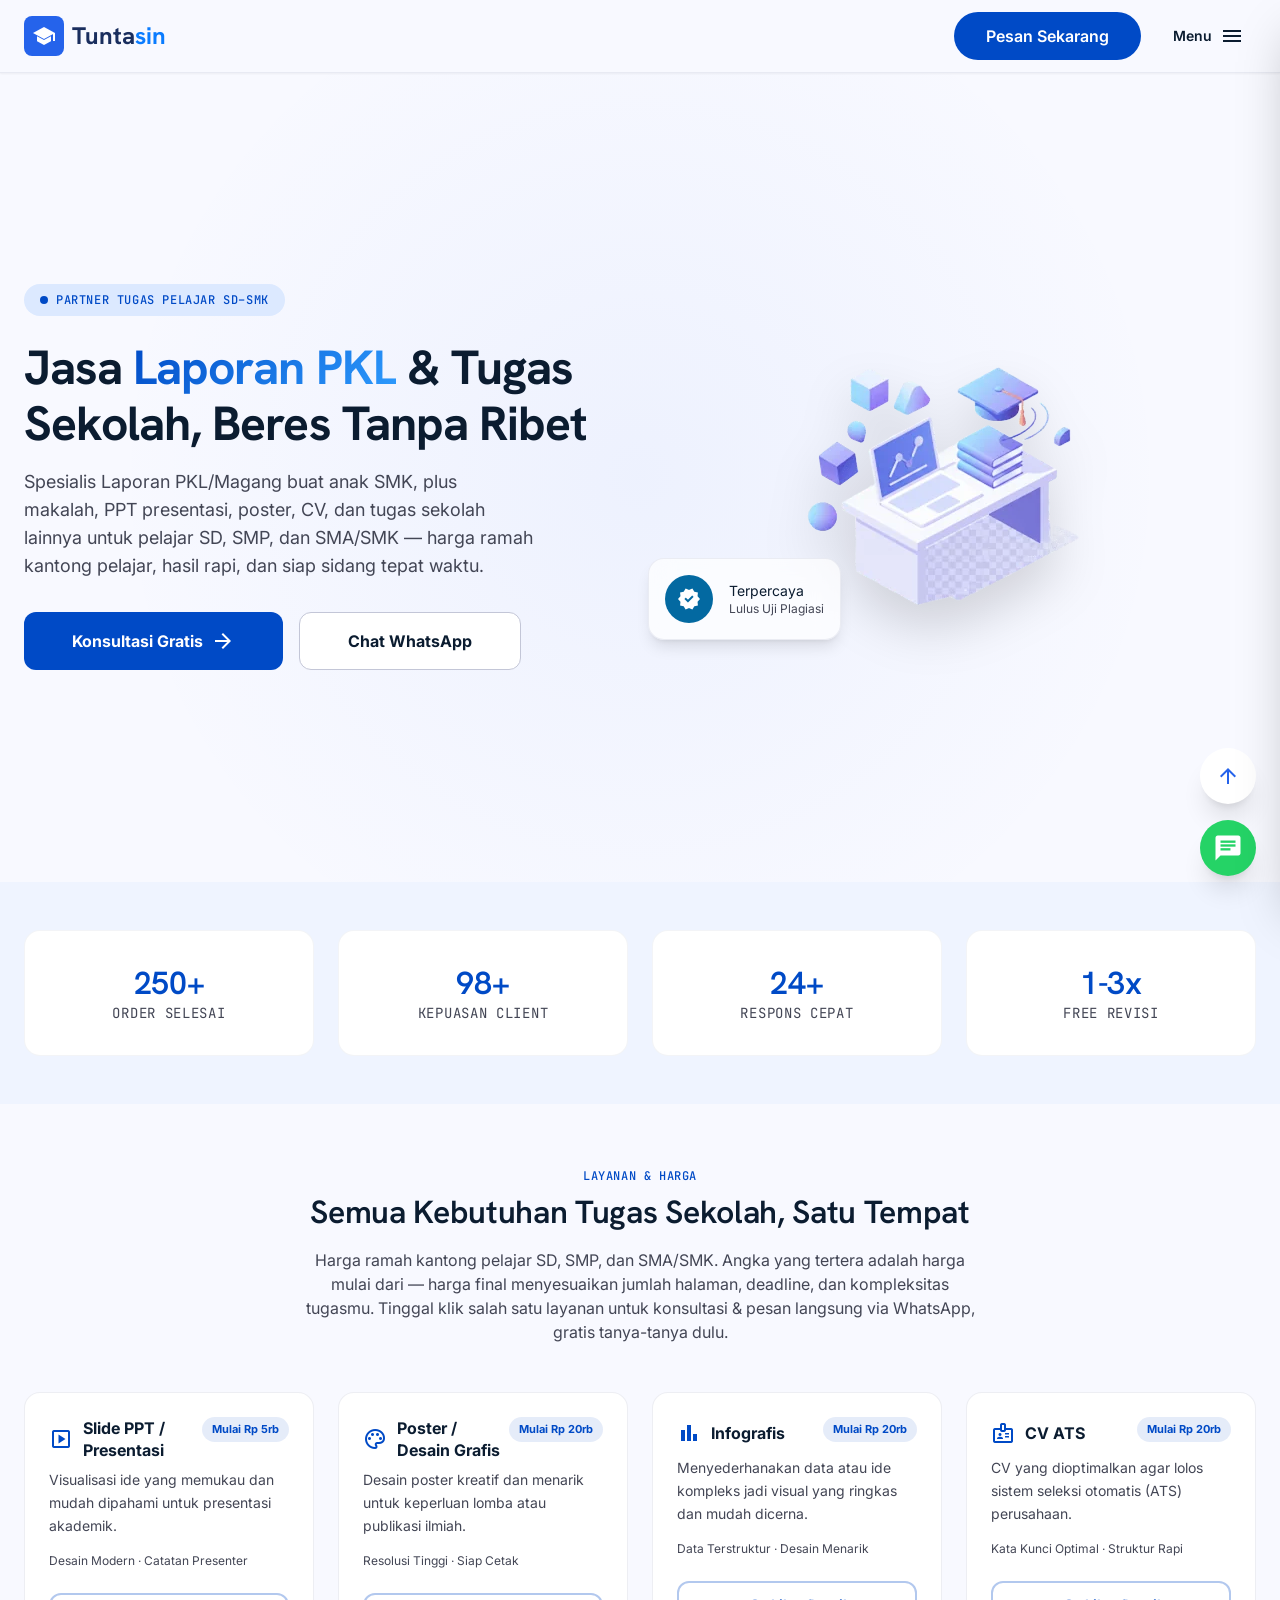
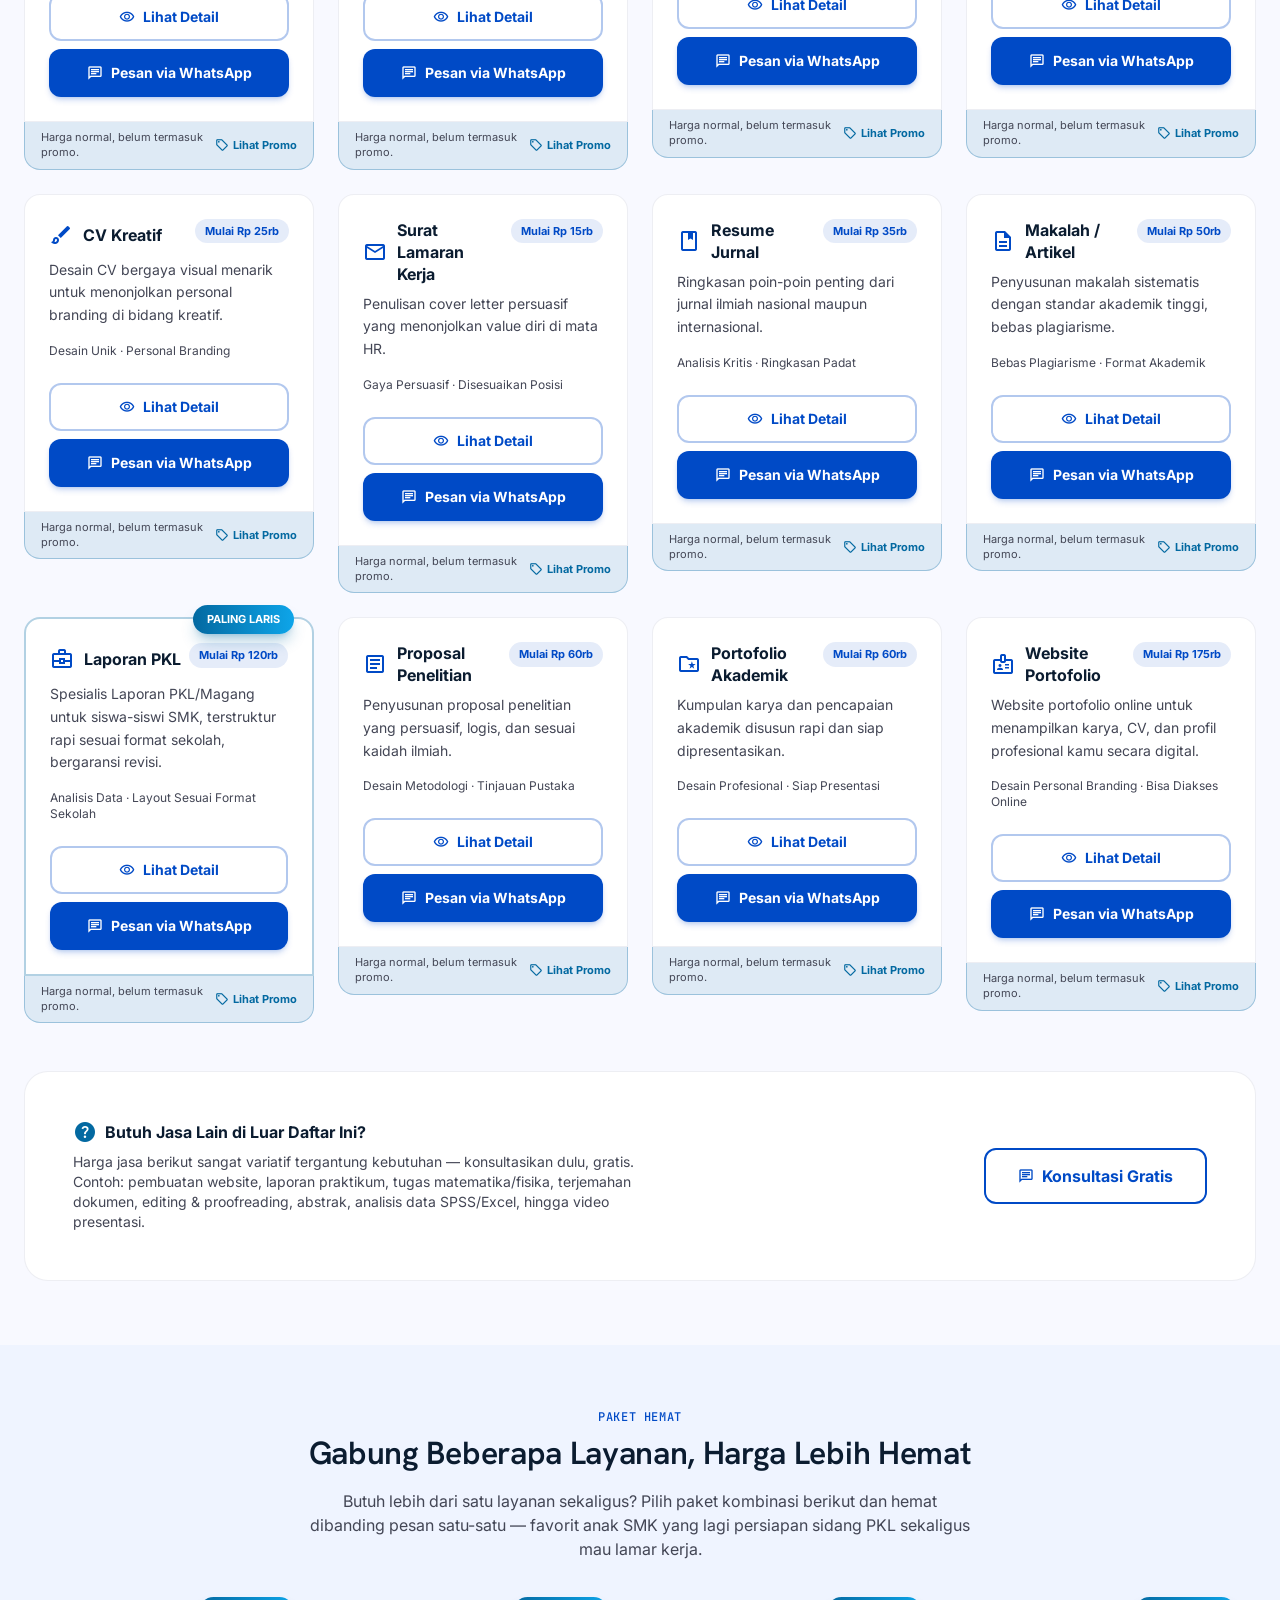
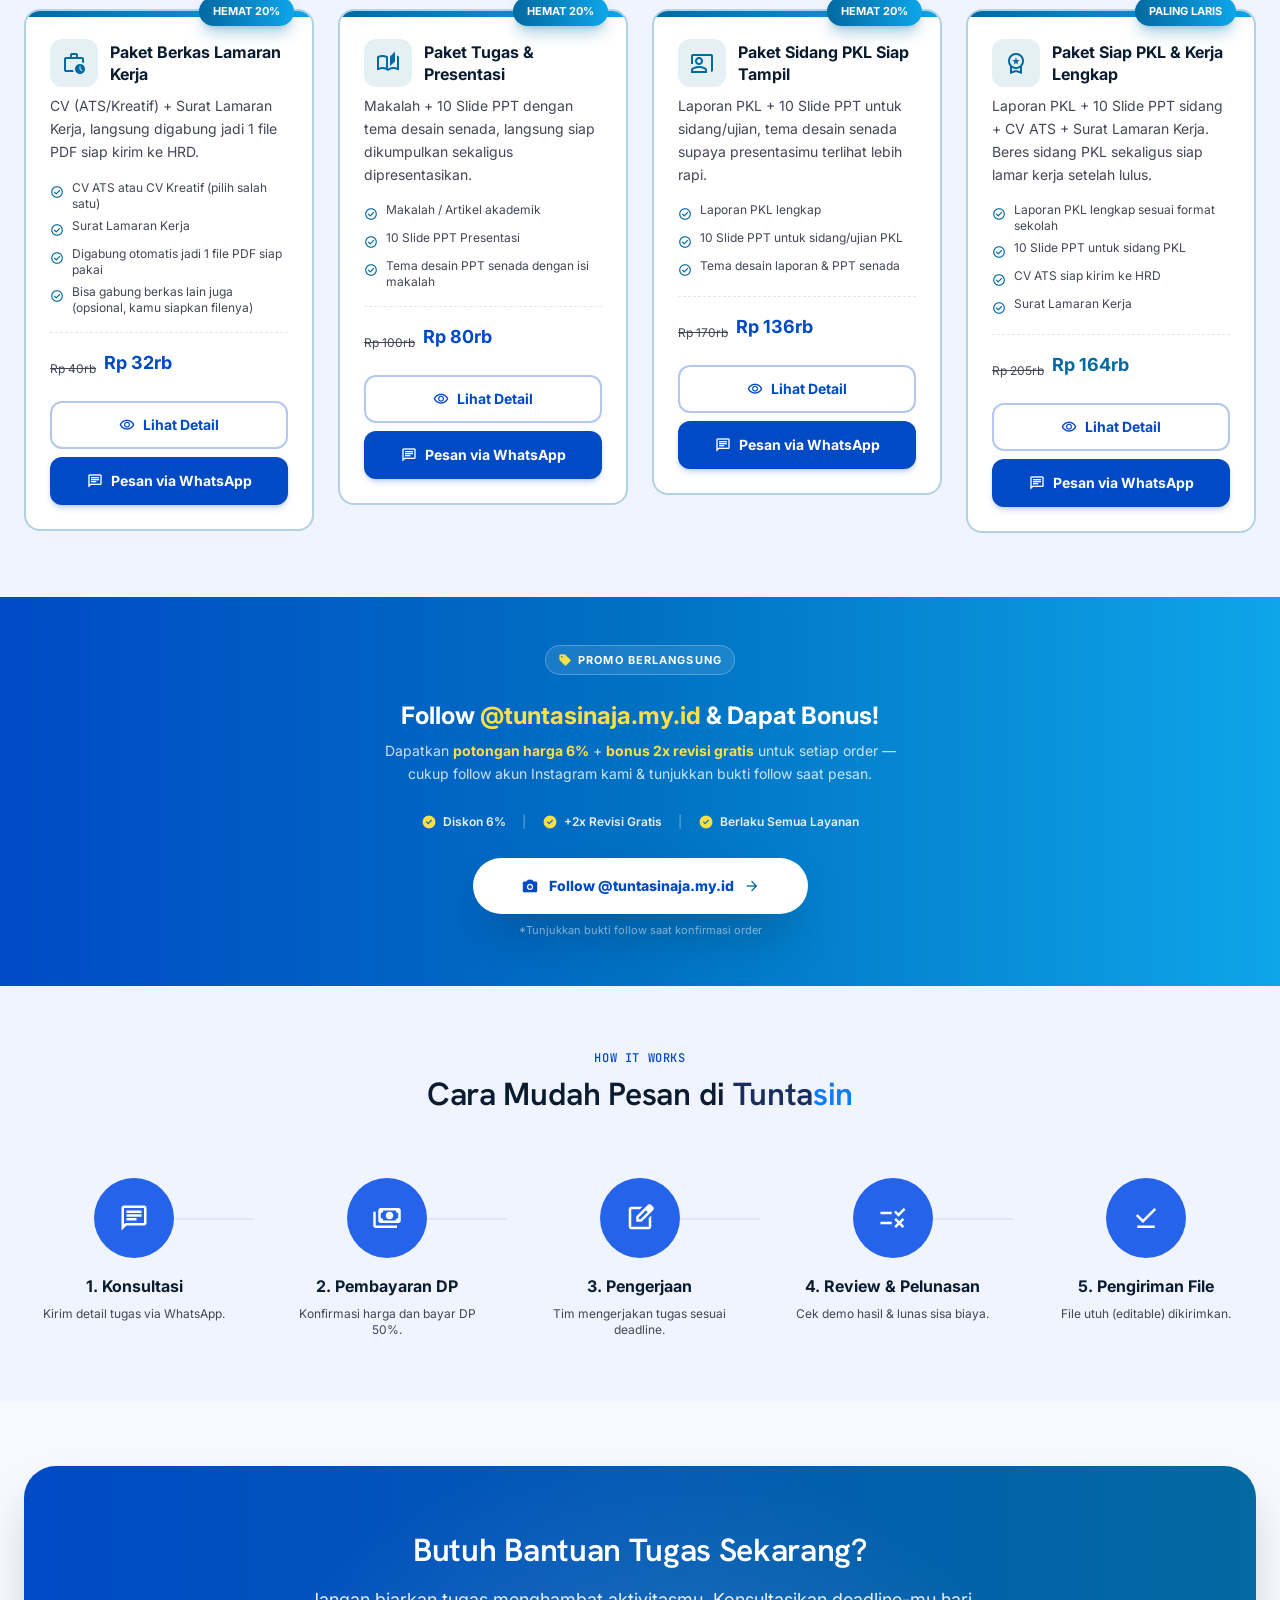
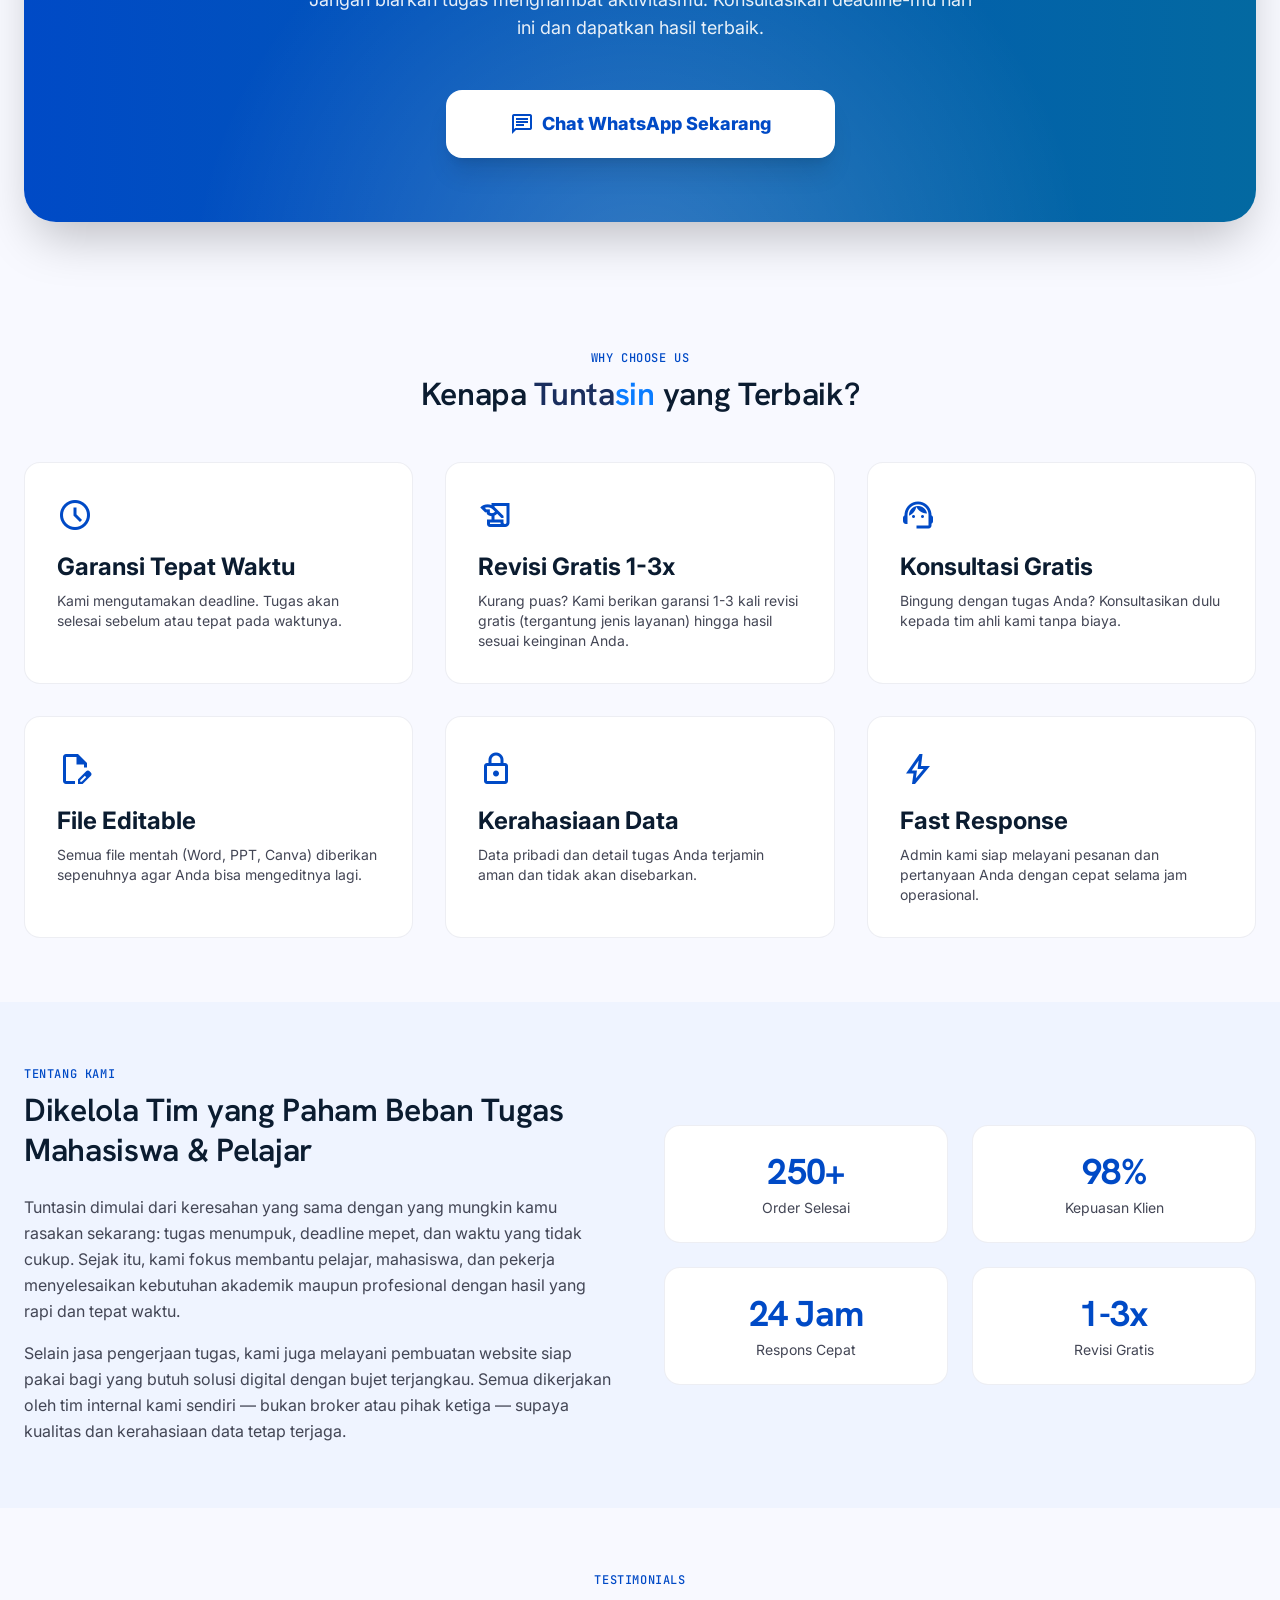
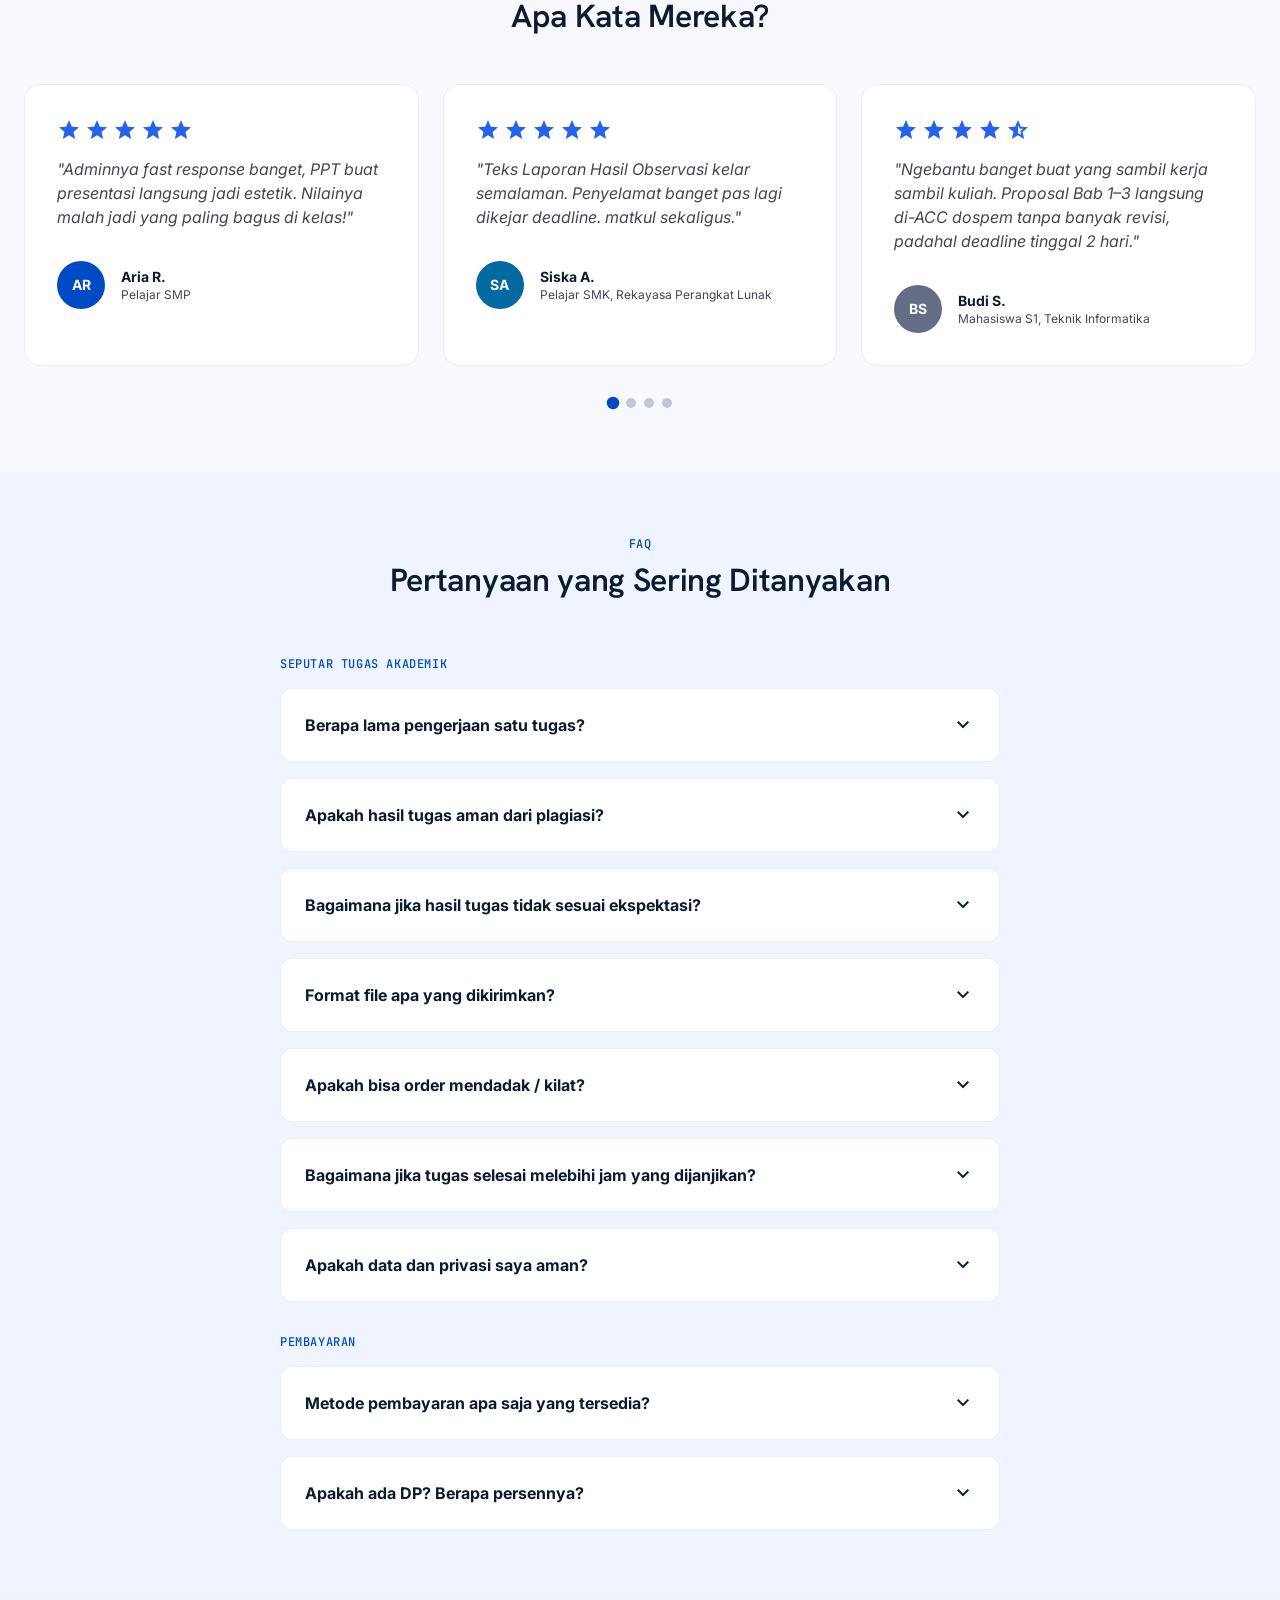
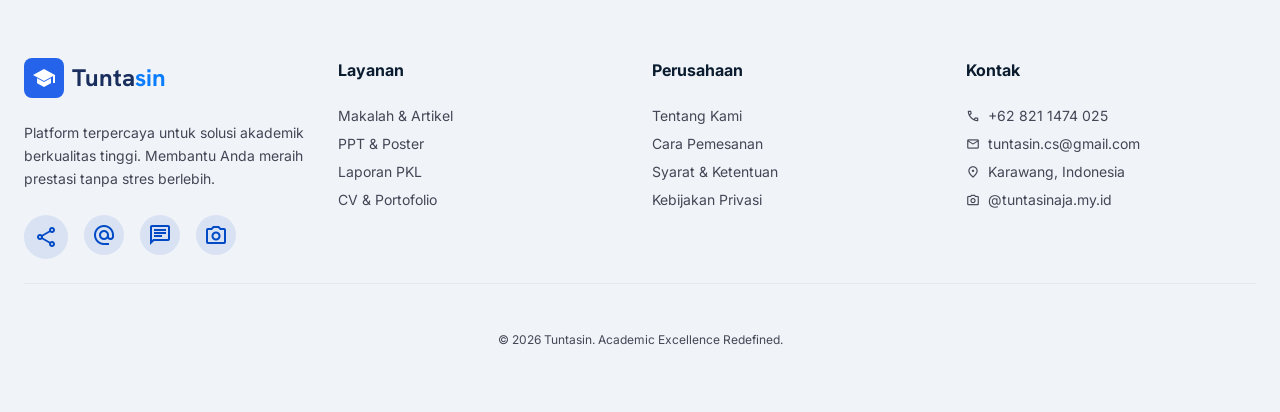
==== index.html @ 894d2276 "update harga" ====
<!DOCTYPE html>
<html class="light scroll-smooth" lang="id">

<head>

    <meta charset="utf-8">
    <meta content="width=device-width, initial-scale=1.0" name="viewport">
    <title>Tuntasin | Jasa Pengerjaan Tugas Akademik Profesional &amp; Terpercaya</title>
    <meta
        content="Jasa pengerjaan tugas akademik untuk pelajar SD, SMP, SMA/SMK & mahasiswa. Spesialis Laporan PKL/Magang, Makalah, PPT, Poster, CV, dan lainnya. Cepat, berkualitas, &amp; harga ramah kantong pelajar."
        name="description">
    <meta content="index, follow" name="robots">
    <link href="https://tuntasinaja.my.id/" rel="canonical">

    <!-- Favicon -->
    <link rel="icon" href="/favicon.ico?v=3" type="image/x-icon">
    <link rel="icon" href="/favicon.svg?v=3" type="image/svg+xml">
    <link rel="icon" href="/favicon-96x96.png?v=3" type="image/png" sizes="96x96">
    <link rel="apple-touch-icon" href="/apple-touch-icon.png?v=3">

    <!-- Open Graph -->
    <meta property="og:title" content="Tuntasin | Jasa Pengerjaan Tugas Akademik Profesional">
    <meta property="og:description"
        content="Solusi pengerjaan tugas akademik dengan kualitas premium dan garansi tepat waktu.">
    <meta property="og:type" content="website">
    <meta property="og:url" content="https://tuntasinaja.my.id/">
    <meta property="og:image" content="https://tuntasinaja.my.id/img/logo_tuntasin.png">
    <meta property="og:image:alt" content="Tuntasin - Jasa Pengerjaan Tugas Akademik">
    <meta property="og:image:type" content="image/png">
    <meta property="og:site_name" content="Tuntasin">
    <meta property="og:locale" content="id_ID">

    <!-- Twitter Card -->
    <meta name="twitter:card" content="summary_large_image">
    <meta name="twitter:title" content="Tuntasin | Jasa Pengerjaan Tugas Akademik Profesional">
    <meta name="twitter:description"
        content="Solusi pengerjaan tugas akademik dengan kualitas premium dan garansi tepat waktu.">
    <meta name="twitter:image" content="https://tuntasinaja.my.id/img/logo_tuntasin.png">
    <!-- Schema Markup (JSON-LD) -->
    <script type="application/ld+json">
{
    "@context": "https://schema.org",
    "@type": "LocalBusiness",
    "name": "Tuntasin",
    "description": "Jasa pengerjaan tugas akademik untuk pelajar SD, SMP, SMA/SMK & mahasiswa, spesialis Laporan PKL/Magang: makalah, PPT, poster, proposal, resume jurnal, CV, dan portofolio.",
    "url": "https://tuntasinaja.my.id/",
    "logo": "https://tuntasinaja.my.id/img/logo_tuntasin.png",
    "image": "https://tuntasinaja.my.id/img/logo_tuntasin.png",
    "telephone": "+62-821-1474-025",
    "email": "tuntasin.cs@gmail.com",
    "priceRange": "Rp25.000 - Rp150.000",
    "address": {
        "@type": "PostalAddress",
        "addressLocality": "Karawang",
        "addressRegion": "Jawa Barat",
        "addressCountry": "ID"
    },
    "sameAs": [
        "https://instagram.com/tuntasinaja.my.id"
    ],
    "areaServed": "ID"
}
</script>
    <!-- Fonts (trimmed to weights actually used in the page: Hanken 600/700, Inter 400/600/700/800, JetBrains 500) -->
    <link href="https://fonts.googleapis.com" rel="preconnect">
    <link crossorigin="" href="https://fonts.gstatic.com" rel="preconnect">
    <link
        href="https://fonts.googleapis.com/css2?family=Hanken+Grotesk:wght@600;700&amp;family=Inter:wght@400;600;700;800&amp;family=JetBrains+Mono:wght@500&amp;display=swap"
        rel="preload" as="style" onload="this.onload=null;this.rel='stylesheet'">
    <noscript>
        <link
            href="https://fonts.googleapis.com/css2?family=Hanken+Grotesk:wght@600;700&amp;family=Inter:wght@400;600;700;800&amp;family=JetBrains+Mono:wght@500&amp;display=swap"
            rel="stylesheet">
    </noscript>
    <!-- Material Symbols: subset to only the 51 icons used on this page (icon_names),
         and narrowed to the axis ranges actually used (wght 400, FILL 0..1) instead of
         downloading the full multi-thousand-icon font at weights 100-700 -->
    <link
        href="https://fonts.googleapis.com/css2?family=Material+Symbols+Outlined:opsz,wght,FILL,GRAD@24,400,0..1,0&amp;icon_names=alternate_email,arrow_back,arrow_forward,arrow_upward,article,auto_stories,badge,bar_chart,bolt,book,brush,business_center,chat,check_circle,checklist,close,co_present,contact_page,description,design_services,download_done,edit_document,edit_square,expand_more,folder_special,help,history_edu,home,info,location_on,lock,mail,menu,palette,payments,phone,photo_camera,quiz,redeem,rule,schedule,school,sell,share,slideshow,star,star_half,support_agent,verified,visibility,work_history&amp;display=swap"
        rel="preload" as="style" onload="this.onload=null;this.rel='stylesheet'">
    <noscript>
        <link
            href="https://fonts.googleapis.com/css2?family=Material+Symbols+Outlined:opsz,wght,FILL,GRAD@24,400,0..1,0&amp;icon_names=alternate_email,arrow_back,arrow_forward,arrow_upward,article,auto_stories,badge,bar_chart,bolt,book,brush,business_center,chat,check_circle,checklist,close,co_present,contact_page,description,design_services,download_done,edit_document,edit_square,expand_more,folder_special,help,history_edu,home,info,location_on,lock,mail,menu,palette,payments,phone,photo_camera,quiz,redeem,rule,schedule,school,sell,share,slideshow,star,star_half,support_agent,verified,visibility,work_history&amp;display=swap"
            rel="stylesheet">
    </noscript>
    <link rel="stylesheet" href="css/app.css">
</head>

<body class="bg-background text-on-background font-body-md selection:bg-primary-fixed selection:text-on-primary-fixed">
    <!-- TopNavBar -->
    <header
        class="fixed top-0 w-full z-50 bg-surface/90 backdrop-blur-xl border-b border-outline-variant/30 shadow-sm transition-all duration-300"
        id="navbar">
        <div class="max-w-container-max mx-auto px-gutter flex justify-between items-center h-[72px]">
            <!-- Logo -->
            <div class="flex items-center gap-2 cursor-pointer" onclick="window.scrollTo(0,0)">
                <div class="w-10 h-10 bg-primary-container rounded-lg flex items-center justify-center text-white">
                    <span class="material-symbols-outlined" style="font-variation-settings: 'FILL' 1">school</span>
                </div>
                <span class="font-headline-sm text-headline-sm font-bold text-primary"><span
                        class="brand-tunta">Tunta</span><span class="brand-sin">sin</span></span>
            </div>
            <!-- Right side -->
            <div class="flex items-center gap-md">
                <a href="https://wa.me/628211474025?text=Halo%20Tuntasin%2C%20saya%20ingin%20pesan%20sekarang"
                    target="_blank"
                    class="hidden sm:flex bg-primary text-on-primary px-xl py-3 rounded-full font-semibold hover:opacity-90 active:scale-95 transition-all">
                    Pesan Sekarang
                </a>
                <!-- Menu Button (opens sidebar on all screen sizes) -->
                <button id="hamburger-btn"
                    class="flex items-center gap-2 min-w-11 min-h-11 justify-center p-2 md:pl-4 md:pr-3 rounded-lg hover:bg-surface-container transition-colors"
                    aria-label="Menu">
                    <span class="hidden md:inline text-on-surface font-semibold text-sm">Menu</span>
                    <span class="material-symbols-outlined text-on-surface" id="hamburger-icon">menu</span>
                </button>
            </div>
        </div>
    </header>

    <!-- Sidebar Backdrop (placed outside header so it isn't affected by header's backdrop-filter, which would otherwise become the containing block for these fixed elements and break full-height sizing) -->
    <div id="mobile-menu-backdrop"
        class="fixed inset-0 bg-on-surface/60 backdrop-blur-sm z-40 opacity-0 pointer-events-none transition-opacity duration-300">
    </div>
    <!-- Sidebar Navigation (used on both mobile and desktop) -->
    <aside id="mobile-menu"
        class="fixed top-0 right-0 h-full w-[85%] max-w-xs md:w-96 md:max-w-sm bg-surface z-50 shadow-2xl transform translate-x-full transition-transform duration-300 ease-out flex flex-col">
        <div class="flex items-center justify-between p-lg border-b border-outline-variant/30 flex-shrink-0">
            <div class="flex items-center gap-2">
                <div class="w-9 h-9 bg-primary-container rounded-lg flex items-center justify-center text-white">
                    <span class="material-symbols-outlined text-lg"
                        style="font-variation-settings: 'FILL' 1">school</span>
                </div>
                <span class="font-headline-sm text-headline-sm font-bold text-primary"><span
                        class="brand-tunta">Tunta</span><span class="brand-sin">sin</span></span>
            </div>
            <button id="sidebar-close-btn" aria-label="Tutup Menu"
                class="w-11 h-11 rounded-full flex items-center justify-center text-on-surface-variant hover:bg-outline-variant/20 transition-all">
                <span class="material-symbols-outlined">close</span>
            </button>
        </div>
        <div class="flex-1 overflow-y-auto px-gutter py-md flex flex-col gap-sm">
            <a href="#home"
                class="mobile-nav-link flex items-center gap-3 px-md py-3 rounded-xl text-on-surface-variant hover:bg-surface-container hover:text-primary transition-all">
                <span class="material-symbols-outlined text-sm">home</span> Home
            </a>
            <a href="#layanan"
                class="mobile-nav-link flex items-center gap-3 px-md py-3 rounded-xl text-on-surface-variant hover:bg-surface-container hover:text-primary transition-all">
                <span class="material-symbols-outlined text-sm">design_services</span> Layanan & Harga
            </a>
            <a href="#paket"
                class="mobile-nav-link flex items-center gap-3 px-md py-3 rounded-xl text-on-surface-variant hover:bg-surface-container hover:text-primary transition-all">
                <span class="material-symbols-outlined text-sm">redeem</span> Paket Hemat
            </a>
            <a href="#promo"
                class="mobile-nav-link flex items-center gap-3 px-md py-3 rounded-xl text-on-surface-variant hover:bg-surface-container hover:text-primary transition-all">
                <span class="material-symbols-outlined text-sm">sell</span> Promo
            </a>
            <a href="#cara-pesan"
                class="mobile-nav-link flex items-center gap-3 px-md py-3 rounded-xl text-on-surface-variant hover:bg-surface-container hover:text-primary transition-all">
                <span class="material-symbols-outlined text-sm">checklist</span> Cara Pemesanan
            </a>
            <a href="#tentang"
                class="mobile-nav-link flex items-center gap-3 px-md py-3 rounded-xl text-on-surface-variant hover:bg-surface-container hover:text-primary transition-all">
                <span class="material-symbols-outlined text-sm">info</span> Tentang Kami
            </a>
            <a href="#testimonials"
                class="mobile-nav-link flex items-center gap-3 px-md py-3 rounded-xl text-on-surface-variant hover:bg-surface-container hover:text-primary transition-all">
                <span class="material-symbols-outlined text-sm">star</span> Testimonials
            </a>
            <a href="#qna"
                class="mobile-nav-link flex items-center gap-3 px-md py-3 rounded-xl text-on-surface-variant hover:bg-surface-container hover:text-primary transition-all">
                <span class="material-symbols-outlined text-sm">quiz</span> QnA
            </a>
            <a href="#contact"
                class="mobile-nav-link flex items-center gap-3 px-md py-3 rounded-xl text-on-surface-variant hover:bg-surface-container hover:text-primary transition-all">
                <span class="material-symbols-outlined text-sm">contact_page</span> Contact
            </a>
        </div>
        <div class="p-gutter border-t border-outline-variant/30 flex-shrink-0">
            <a href="https://wa.me/628211474025?text=Halo%20Tuntasin%2C%20saya%20ingin%20pesan%20sekarang"
                target="_blank"
                class="flex items-center justify-center gap-2 bg-primary text-on-primary px-xl py-3 rounded-full font-semibold hover:opacity-90 transition-all">
                <span class="material-symbols-outlined text-sm">chat</span> Pesan Sekarang
            </a>
        </div>
    </aside>

    <main class="pt-[72px]">
        <!-- Hero Section -->
        <section class="relative min-h-[90vh] flex items-center overflow-hidden hero-gradient" id="home">
            <div class="max-w-container-max mx-auto px-gutter w-full grid md:grid-cols-2 gap-2xl items-center py-2xl">
                <div class="animate-reveal reveal-visible text-center md:text-left">
                    <div class="inline-flex items-center gap-2 bg-surface-container-high px-4 py-2 rounded-full mb-lg">
                        <span class="flex h-2 w-2 rounded-full bg-primary animate-pulse"></span>
                        <span class="text-label-caps font-label-caps text-primary uppercase">Partner Tugas Pelajar
                            SD–SMK</span>
                    </div>
                    <h1 class="font-display-lg text-display-lg-mobile md:text-display-lg text-on-surface mb-md">
                        Jasa <span class="gradient-text">Laporan PKL</span> & Tugas Sekolah, Beres Tanpa Ribet
                    </h1>
                    <p class="text-body-lg font-body-lg text-on-surface-variant mb-xl max-w-lg mx-auto md:mx-0">
                        Spesialis Laporan PKL/Magang buat anak SMK, plus makalah, PPT presentasi, poster, CV, dan
                        tugas sekolah lainnya untuk pelajar SD, SMP, dan SMA/SMK — harga ramah kantong pelajar,
                        hasil rapi, dan siap sidang tepat waktu.
                    </p>
                    <div class="flex flex-col sm:flex-row gap-md justify-center md:justify-start">
                        <a href="https://wa.me/628211474025?text=Halo%20Tuntasin%2C%20saya%20ingin%20konsultasi%20gratis"
                            target="_blank"
                            class="bg-primary text-on-primary px-2xl py-4 rounded-xl font-bold flex items-center justify-center gap-2 hover:opacity-90 transition-all">
                            Konsultasi Gratis <span class="material-symbols-outlined">arrow_forward</span>
                        </a>
                        <a href="https://wa.me/628211474025?text=Halo%20Tuntasin%2C%20saya%20ingin%20konsultasi%20jasa%20pengerjaan%20tugas"
                            target="_blank"
                            class="bg-surface-container-lowest border border-outline-variant text-on-surface px-2xl py-4 rounded-xl font-bold flex items-center justify-center gap-2 hover:bg-surface-container transition-all">
                            Chat WhatsApp
                        </a>
                    </div>
                </div>
                <div class="relative animate-reveal reveal-visible delay-200 flex justify-center">
                    <picture>
                        <source srcset="img/ikon.webp" type="image/webp">
                        <img alt="Illustration of workspace with graduation cap and books"
                            class="w-full max-w-sm md:max-w-full h-auto drop-shadow-2xl" src="img/ikon.png" width="512"
                            height="293" fetchpriority="high" decoding="async">
                    </picture>
                    <!-- Floating Badge -->
                    <div class="absolute -bottom-4 left-4 md:-left-4 glass-panel p-2 md:p-md rounded-xl md:rounded-2xl border border-outline-variant/30 flex items-center gap-2 md:gap-md animate-bounce shadow-lg"
                        style="animation-duration: 3s">
                        <div
                            class="w-8 h-8 md:w-12 md:h-12 bg-secondary-container rounded-full flex items-center justify-center text-white flex-shrink-0">
                            <span class="material-symbols-outlined text-base md:text-2xl"
                                style="font-variation-settings: 'FILL' 1">verified</span>
                        </div>
                        <div>
                            <p class="text-xs md:text-body-sm font-bold">Terpercaya</p>
                            <p class="text-[10px] md:text-xs text-on-surface-variant">Lulus Uji Plagiasi</p>
                        </div>
                    </div>
                </div>
            </div>
        </section>
        <!-- Stats Cards -->
        <section class="py-2xl bg-surface-container-low">
            <div class="max-w-container-max mx-auto px-gutter">
                <div class="grid grid-cols-2 md:grid-cols-4 gap-lg">
                    <div
                        class="bg-white p-xl rounded-2xl border border-outline-variant/20 text-center card-hover-effect">
                        <p class="text-headline-md font-headline-md text-primary" data-target="250">250+</p>
                        <p class="text-body-sm font-label-caps text-on-surface-variant uppercase tracking-wider">Order
                            Selesai</p>
                    </div>
                    <div
                        class="bg-white p-xl rounded-2xl border border-outline-variant/20 text-center card-hover-effect">
                        <p class="text-headline-md font-headline-md text-primary" data-target="98">98+</p>
                        <p class="text-body-sm font-label-caps text-on-surface-variant uppercase tracking-wider">
                            Kepuasan Client</p>
                    </div>
                    <div
                        class="bg-white p-xl rounded-2xl border border-outline-variant/20 text-center card-hover-effect">
                        <p class="text-headline-md font-headline-md text-primary" data-target="24">24+</p>
                        <p class="text-body-sm font-label-caps text-on-surface-variant uppercase tracking-wider">Respons
                            Cepat</p>
                    </div>
                    <div
                        class="bg-white p-xl rounded-2xl border border-outline-variant/20 text-center card-hover-effect">
                        <p class="text-headline-md font-headline-md text-primary">1-3x</p>
                        <p class="text-body-sm font-label-caps text-on-surface-variant uppercase tracking-wider">Free
                            Revisi</p>
                    </div>
                </div>
            </div>
        </section>

        <!-- Layanan & Harga -->
        <section class="py-3xl" id="layanan">
            <div class="max-w-container-max mx-auto px-gutter">
                <div class="text-center mb-2xl">
                    <h2 class="text-label-caps font-label-caps text-primary mb-sm">LAYANAN & HARGA</h2>
                    <h3 class="text-headline-md font-headline-md text-on-surface mb-md">Semua Kebutuhan Tugas Sekolah,
                        Satu Tempat</h3>
                    <p class="text-body-md text-on-surface-variant max-w-2xl mx-auto">Harga ramah kantong pelajar SD,
                        SMP, dan SMA/SMK. Angka yang tertera adalah harga mulai dari — harga final menyesuaikan
                        jumlah halaman, deadline, dan kompleksitas tugasmu. Tinggal klik salah satu layanan untuk
                        konsultasi &amp; pesan langsung via WhatsApp, gratis tanya-tanya dulu.
                    </p>
                </div>

                <div class="grid grid-cols-1 sm:grid-cols-2 lg:grid-cols-4 gap-lg mb-2xl">
                    <div class="flex flex-col card-hover-effect">
                        <div
                            class="service-card group bg-white rounded-t-2xl border border-outline-variant/30 hover:border-primary/50 hover:shadow-lg transition-all p-lg flex flex-col">
                            <div class="flex items-start justify-between gap-2 mb-sm">
                                <div class="flex items-center gap-2.5 min-w-0">
                                    <span
                                        class="material-symbols-outlined text-primary text-2xl flex-shrink-0 transition-transform duration-300 group-hover:scale-110">slideshow</span>
                                    <h4 class="font-bold text-on-surface text-base leading-snug">Slide PPT / Presentasi
                                    </h4>
                                </div>
                                <span
                                    class="flex-shrink-0 text-[11px] font-bold text-primary bg-primary/10 px-2.5 py-1 rounded-full whitespace-nowrap">Mulai
                                    Rp 5rb</span>
                            </div>
                            <p class="text-sm text-on-surface-variant leading-relaxed mb-md">Visualisasi ide yang
                                memukau
                                dan mudah dipahami untuk presentasi akademik.</p>
                            <p class="text-xs text-on-surface-variant mb-lg mt-auto">Desain Modern &middot; Catatan
                                Presenter</p>
                            <div class="flex flex-col gap-2">
                                <button type="button" onclick="openServiceDetail('ppt')"
                                    class="w-full py-2.5 rounded-xl border-2 border-primary/30 text-primary font-bold text-sm hover:bg-primary/5 active:scale-95 transition-all text-center flex items-center justify-center gap-2">
                                    <span class="material-symbols-outlined text-base">visibility</span> Lihat Detail
                                </button>
                                <a href="https://wa.me/628211474025?text=Halo%20Tuntasin%2C%20saya%20ingin%20konsultasi%20/%20memesan%20jasa%20%2ASlide%20PPT%20/%20Presentasi%2A.%0A%0ATerimakasih."
                                    target="_blank"
                                    class="w-full py-3 rounded-xl bg-primary text-on-primary font-bold text-sm shadow-md shadow-primary/20 hover:opacity-90 active:scale-95 transition-all text-center flex items-center justify-center gap-2">
                                    <span class="material-symbols-outlined text-base">chat</span> Pesan via WhatsApp
                                </a>
                            </div>
                        </div>
                        <div
                            class="flex items-center justify-between gap-2 bg-secondary/10 border border-t-0 border-secondary/30 rounded-b-2xl px-md py-2">
                            <p class="text-[11px] text-on-surface-variant leading-snug">Harga normal, belum
                                termasuk promo.</p>
                            <a href="#promo"
                                class="flex-shrink-0 text-[11px] font-bold text-secondary hover:underline whitespace-nowrap flex items-center gap-1">
                                <span class="material-symbols-outlined text-sm">sell</span> Lihat Promo
                            </a>
                        </div>
                    </div>
                    <div class="flex flex-col card-hover-effect">
                        <div
                            class="service-card group bg-white rounded-t-2xl border border-outline-variant/30 hover:border-primary/50 hover:shadow-lg transition-all p-lg flex flex-col">
                            <div class="flex items-start justify-between gap-2 mb-sm">
                                <div class="flex items-center gap-2.5 min-w-0">
                                    <span
                                        class="material-symbols-outlined text-primary text-2xl flex-shrink-0 transition-transform duration-300 group-hover:scale-110">palette</span>
                                    <h4 class="font-bold text-on-surface text-base leading-snug">Poster / Desain Grafis
                                    </h4>
                                </div>
                                <span
                                    class="flex-shrink-0 text-[11px] font-bold text-primary bg-primary/10 px-2.5 py-1 rounded-full whitespace-nowrap">Mulai
                                    Rp 20rb</span>
                            </div>
                            <p class="text-sm text-on-surface-variant leading-relaxed mb-md">Desain poster kreatif dan
                                menarik untuk keperluan lomba atau publikasi ilmiah.</p>
                            <p class="text-xs text-on-surface-variant mb-lg mt-auto">Resolusi Tinggi &middot; Siap Cetak
                            </p>
                            <div class="flex flex-col gap-2">
                                <button type="button" onclick="openServiceDetail('poster')"
                                    class="w-full py-2.5 rounded-xl border-2 border-primary/30 text-primary font-bold text-sm hover:bg-primary/5 active:scale-95 transition-all text-center flex items-center justify-center gap-2">
                                    <span class="material-symbols-outlined text-base">visibility</span> Lihat Detail
                                </button>
                                <a href="https://wa.me/628211474025?text=Halo%20Tuntasin%2C%20saya%20ingin%20konsultasi%20/%20memesan%20jasa%20%2APoster%20/%20Desain%20Grafis%2A.%0A%0ATerimakasih."
                                    target="_blank"
                                    class="w-full py-3 rounded-xl bg-primary text-on-primary font-bold text-sm shadow-md shadow-primary/20 hover:opacity-90 active:scale-95 transition-all text-center flex items-center justify-center gap-2">
                                    <span class="material-symbols-outlined text-base">chat</span> Pesan via WhatsApp
                                </a>
                            </div>
                        </div>
                        <div
                            class="flex items-center justify-between gap-2 bg-secondary/10 border border-t-0 border-secondary/30 rounded-b-2xl px-md py-2">
                            <p class="text-[11px] text-on-surface-variant leading-snug">Harga normal, belum
                                termasuk promo.</p>
                            <a href="#promo"
                                class="flex-shrink-0 text-[11px] font-bold text-secondary hover:underline whitespace-nowrap flex items-center gap-1">
                                <span class="material-symbols-outlined text-sm">sell</span> Lihat Promo
                            </a>
                        </div>
                    </div>
                    <div class="flex flex-col card-hover-effect">
                        <div
                            class="service-card group bg-white rounded-t-2xl border border-outline-variant/30 hover:border-primary/50 hover:shadow-lg transition-all p-lg flex flex-col">
                            <div class="flex items-start justify-between gap-2 mb-sm">
                                <div class="flex items-center gap-2.5 min-w-0">
                                    <span
                                        class="material-symbols-outlined text-primary text-2xl flex-shrink-0 transition-transform duration-300 group-hover:scale-110">bar_chart</span>
                                    <h4 class="font-bold text-on-surface text-base leading-snug">Infografis</h4>
                                </div>
                                <span
                                    class="flex-shrink-0 text-[11px] font-bold text-primary bg-primary/10 px-2.5 py-1 rounded-full whitespace-nowrap">Mulai
                                    Rp 20rb</span>
                            </div>
                            <p class="text-sm text-on-surface-variant leading-relaxed mb-md">Menyederhanakan data atau
                                ide
                                kompleks jadi visual yang ringkas dan mudah dicerna.</p>
                            <p class="text-xs text-on-surface-variant mb-lg mt-auto">Data Terstruktur &middot; Desain
                                Menarik</p>
                            <div class="flex flex-col gap-2">
                                <button type="button" onclick="openServiceDetail('infografis')"
                                    class="w-full py-2.5 rounded-xl border-2 border-primary/30 text-primary font-bold text-sm hover:bg-primary/5 active:scale-95 transition-all text-center flex items-center justify-center gap-2">
                                    <span class="material-symbols-outlined text-base">visibility</span> Lihat Detail
                                </button>
                                <a href="https://wa.me/628211474025?text=Halo%20Tuntasin%2C%20saya%20ingin%20konsultasi%20/%20memesan%20jasa%20%2AInfografis%2A.%0A%0ATerimakasih."
                                    target="_blank"
                                    class="w-full py-3 rounded-xl bg-primary text-on-primary font-bold text-sm shadow-md shadow-primary/20 hover:opacity-90 active:scale-95 transition-all text-center flex items-center justify-center gap-2">
                                    <span class="material-symbols-outlined text-base">chat</span> Pesan via WhatsApp
                                </a>
                            </div>
                        </div>
                        <div
                            class="flex items-center justify-between gap-2 bg-secondary/10 border border-t-0 border-secondary/30 rounded-b-2xl px-md py-2">
                            <p class="text-[11px] text-on-surface-variant leading-snug">Harga normal, belum
                                termasuk promo.</p>
                            <a href="#promo"
                                class="flex-shrink-0 text-[11px] font-bold text-secondary hover:underline whitespace-nowrap flex items-center gap-1">
                                <span class="material-symbols-outlined text-sm">sell</span> Lihat Promo
                            </a>
                        </div>
                    </div>
                    <div class="flex flex-col card-hover-effect">
                        <div
                            class="service-card group bg-white rounded-t-2xl border border-outline-variant/30 hover:border-primary/50 hover:shadow-lg transition-all p-lg flex flex-col">
                            <div class="flex items-start justify-between gap-2 mb-sm">
                                <div class="flex items-center gap-2.5 min-w-0">
                                    <span
                                        class="material-symbols-outlined text-primary text-2xl flex-shrink-0 transition-transform duration-300 group-hover:scale-110">badge</span>
                                    <h4 class="font-bold text-on-surface text-base leading-snug">CV ATS</h4>
                                </div>
                                <span
                                    class="flex-shrink-0 text-[11px] font-bold text-primary bg-primary/10 px-2.5 py-1 rounded-full whitespace-nowrap">Mulai
                                    Rp 20rb</span>
                            </div>
                            <p class="text-sm text-on-surface-variant leading-relaxed mb-md">CV yang dioptimalkan agar
                                lolos
                                sistem seleksi otomatis (ATS) perusahaan.</p>
                            <p class="text-xs text-on-surface-variant mb-lg mt-auto">Kata Kunci Optimal &middot;
                                Struktur
                                Rapi</p>
                            <div class="flex flex-col gap-2">
                                <button type="button" onclick="openServiceDetail('cv-ats')"
                                    class="w-full py-2.5 rounded-xl border-2 border-primary/30 text-primary font-bold text-sm hover:bg-primary/5 active:scale-95 transition-all text-center flex items-center justify-center gap-2">
                                    <span class="material-symbols-outlined text-base">visibility</span> Lihat Detail
                                </button>
                                <a href="https://wa.me/628211474025?text=Halo%20Tuntasin%2C%20saya%20ingin%20konsultasi%20/%20memesan%20jasa%20%2ACV%20ATS%2A.%0A%0ATerimakasih."
                                    target="_blank"
                                    class="w-full py-3 rounded-xl bg-primary text-on-primary font-bold text-sm shadow-md shadow-primary/20 hover:opacity-90 active:scale-95 transition-all text-center flex items-center justify-center gap-2">
                                    <span class="material-symbols-outlined text-base">chat</span> Pesan via WhatsApp
                                </a>
                            </div>
                        </div>
                        <div
                            class="flex items-center justify-between gap-2 bg-secondary/10 border border-t-0 border-secondary/30 rounded-b-2xl px-md py-2">
                            <p class="text-[11px] text-on-surface-variant leading-snug">Harga normal, belum
                                termasuk promo.</p>
                            <a href="#promo"
                                class="flex-shrink-0 text-[11px] font-bold text-secondary hover:underline whitespace-nowrap flex items-center gap-1">
                                <span class="material-symbols-outlined text-sm">sell</span> Lihat Promo
                            </a>
                        </div>
                    </div>
                    <div class="flex flex-col card-hover-effect">
                        <div
                            class="service-card group bg-white rounded-t-2xl border border-outline-variant/30 hover:border-primary/50 hover:shadow-lg transition-all p-lg flex flex-col">
                            <div class="flex items-start justify-between gap-2 mb-sm">
                                <div class="flex items-center gap-2.5 min-w-0">
                                    <span
                                        class="material-symbols-outlined text-primary text-2xl flex-shrink-0 transition-transform duration-300 group-hover:scale-110">brush</span>
                                    <h4 class="font-bold text-on-surface text-base leading-snug">CV Kreatif</h4>
                                </div>
                                <span
                                    class="flex-shrink-0 text-[11px] font-bold text-primary bg-primary/10 px-2.5 py-1 rounded-full whitespace-nowrap">Mulai
                                    Rp 25rb</span>
                            </div>
                            <p class="text-sm text-on-surface-variant leading-relaxed mb-md">Desain CV bergaya visual
                                menarik untuk menonjolkan personal branding di bidang kreatif.</p>
                            <p class="text-xs text-on-surface-variant mb-lg mt-auto">Desain Unik &middot; Personal
                                Branding</p>
                            <div class="flex flex-col gap-2">
                                <button type="button" onclick="openServiceDetail('cv-kreatif')"
                                    class="w-full py-2.5 rounded-xl border-2 border-primary/30 text-primary font-bold text-sm hover:bg-primary/5 active:scale-95 transition-all text-center flex items-center justify-center gap-2">
                                    <span class="material-symbols-outlined text-base">visibility</span> Lihat Detail
                                </button>
                                <a href="https://wa.me/628211474025?text=Halo%20Tuntasin%2C%20saya%20ingin%20konsultasi%20/%20memesan%20jasa%20%2ACV%20Kreatif%2A.%0A%0ATerimakasih."
                                    target="_blank"
                                    class="w-full py-3 rounded-xl bg-primary text-on-primary font-bold text-sm shadow-md shadow-primary/20 hover:opacity-90 active:scale-95 transition-all text-center flex items-center justify-center gap-2">
                                    <span class="material-symbols-outlined text-base">chat</span> Pesan via WhatsApp
                                </a>
                            </div>
                        </div>
                        <div
                            class="flex items-center justify-between gap-2 bg-secondary/10 border border-t-0 border-secondary/30 rounded-b-2xl px-md py-2">
                            <p class="text-[11px] text-on-surface-variant leading-snug">Harga normal, belum
                                termasuk promo.</p>
                            <a href="#promo"
                                class="flex-shrink-0 text-[11px] font-bold text-secondary hover:underline whitespace-nowrap flex items-center gap-1">
                                <span class="material-symbols-outlined text-sm">sell</span> Lihat Promo
                            </a>
                        </div>
                    </div>
                    <div class="flex flex-col card-hover-effect">
                        <div
                            class="service-card group bg-white rounded-t-2xl border border-outline-variant/30 hover:border-primary/50 hover:shadow-lg transition-all p-lg flex flex-col">
                            <div class="flex items-start justify-between gap-2 mb-sm">
                                <div class="flex items-center gap-2.5 min-w-0">
                                    <span
                                        class="material-symbols-outlined text-primary text-2xl flex-shrink-0 transition-transform duration-300 group-hover:scale-110">mail</span>
                                    <h4 class="font-bold text-on-surface text-base leading-snug">Surat Lamaran Kerja
                                    </h4>
                                </div>
                                <span
                                    class="flex-shrink-0 text-[11px] font-bold text-primary bg-primary/10 px-2.5 py-1 rounded-full whitespace-nowrap">Mulai
                                    Rp 15rb</span>
                            </div>
                            <p class="text-sm text-on-surface-variant leading-relaxed mb-md">Penulisan cover letter
                                persuasif yang menonjolkan value diri di mata HR.</p>
                            <p class="text-xs text-on-surface-variant mb-lg mt-auto">Gaya Persuasif &middot; Disesuaikan
                                Posisi</p>
                            <div class="flex flex-col gap-2">
                                <button type="button" onclick="openServiceDetail('surat-lamaran')"
                                    class="w-full py-2.5 rounded-xl border-2 border-primary/30 text-primary font-bold text-sm hover:bg-primary/5 active:scale-95 transition-all text-center flex items-center justify-center gap-2">
                                    <span class="material-symbols-outlined text-base">visibility</span> Lihat Detail
                                </button>
                                <a href="https://wa.me/628211474025?text=Halo%20Tuntasin%2C%20saya%20ingin%20konsultasi%20/%20memesan%20jasa%20%2ASurat%20Lamaran%20Kerja%2A.%0A%0ATerimakasih."
                                    target="_blank"
                                    class="w-full py-3 rounded-xl bg-primary text-on-primary font-bold text-sm shadow-md shadow-primary/20 hover:opacity-90 active:scale-95 transition-all text-center flex items-center justify-center gap-2">
                                    <span class="material-symbols-outlined text-base">chat</span> Pesan via WhatsApp
                                </a>
                            </div>
                        </div>
                        <div
                            class="flex items-center justify-between gap-2 bg-secondary/10 border border-t-0 border-secondary/30 rounded-b-2xl px-md py-2">
                            <p class="text-[11px] text-on-surface-variant leading-snug">Harga normal, belum
                                termasuk promo.</p>
                            <a href="#promo"
                                class="flex-shrink-0 text-[11px] font-bold text-secondary hover:underline whitespace-nowrap flex items-center gap-1">
                                <span class="material-symbols-outlined text-sm">sell</span> Lihat Promo
                            </a>
                        </div>
                    </div>
                    <div class="flex flex-col card-hover-effect">
                        <div
                            class="service-card group bg-white rounded-t-2xl border border-outline-variant/30 hover:border-primary/50 hover:shadow-lg transition-all p-lg flex flex-col">
                            <div class="flex items-start justify-between gap-2 mb-sm">
                                <div class="flex items-center gap-2.5 min-w-0">
                                    <span
                                        class="material-symbols-outlined text-primary text-2xl flex-shrink-0 transition-transform duration-300 group-hover:scale-110">book</span>
                                    <h4 class="font-bold text-on-surface text-base leading-snug">Resume Jurnal</h4>
                                </div>
                                <span
                                    class="flex-shrink-0 text-[11px] font-bold text-primary bg-primary/10 px-2.5 py-1 rounded-full whitespace-nowrap">Mulai
                                    Rp 35rb</span>
                            </div>
                            <p class="text-sm text-on-surface-variant leading-relaxed mb-md">Ringkasan poin-poin penting
                                dari jurnal ilmiah nasional maupun internasional.</p>
                            <p class="text-xs text-on-surface-variant mb-lg mt-auto">Analisis Kritis &middot; Ringkasan
                                Padat</p>
                            <div class="flex flex-col gap-2">
                                <button type="button" onclick="openServiceDetail('resume-jurnal')"
                                    class="w-full py-2.5 rounded-xl border-2 border-primary/30 text-primary font-bold text-sm hover:bg-primary/5 active:scale-95 transition-all text-center flex items-center justify-center gap-2">
                                    <span class="material-symbols-outlined text-base">visibility</span> Lihat Detail
                                </button>
                                <a href="https://wa.me/628211474025?text=Halo%20Tuntasin%2C%20saya%20ingin%20konsultasi%20/%20memesan%20jasa%20%2AResume%20Jurnal%2A.%0A%0ATerimakasih."
                                    target="_blank"
                                    class="w-full py-3 rounded-xl bg-primary text-on-primary font-bold text-sm shadow-md shadow-primary/20 hover:opacity-90 active:scale-95 transition-all text-center flex items-center justify-center gap-2">
                                    <span class="material-symbols-outlined text-base">chat</span> Pesan via WhatsApp
                                </a>
                            </div>
                        </div>
                        <div
                            class="flex items-center justify-between gap-2 bg-secondary/10 border border-t-0 border-secondary/30 rounded-b-2xl px-md py-2">
                            <p class="text-[11px] text-on-surface-variant leading-snug">Harga normal, belum
                                termasuk promo.</p>
                            <a href="#promo"
                                class="flex-shrink-0 text-[11px] font-bold text-secondary hover:underline whitespace-nowrap flex items-center gap-1">
                                <span class="material-symbols-outlined text-sm">sell</span> Lihat Promo
                            </a>
                        </div>
                    </div>
                    <div class="flex flex-col card-hover-effect">
                        <div
                            class="service-card group bg-white rounded-t-2xl border border-outline-variant/30 hover:border-primary/50 hover:shadow-lg transition-all p-lg flex flex-col">
                            <div class="flex items-start justify-between gap-2 mb-sm">
                                <div class="flex items-center gap-2.5 min-w-0">
                                    <span
                                        class="material-symbols-outlined text-primary text-2xl flex-shrink-0 transition-transform duration-300 group-hover:scale-110">description</span>
                                    <h4 class="font-bold text-on-surface text-base leading-snug">Makalah / Artikel</h4>
                                </div>
                                <span
                                    class="flex-shrink-0 text-[11px] font-bold text-primary bg-primary/10 px-2.5 py-1 rounded-full whitespace-nowrap">Mulai
                                    Rp 50rb</span>
                            </div>
                            <p class="text-sm text-on-surface-variant leading-relaxed mb-md">Penyusunan makalah
                                sistematis
                                dengan standar akademik tinggi, bebas plagiarisme.</p>
                            <p class="text-xs text-on-surface-variant mb-lg mt-auto">Bebas Plagiarisme &middot; Format
                                Akademik</p>
                            <div class="flex flex-col gap-2">
                                <button type="button" onclick="openServiceDetail('makalah')"
                                    class="w-full py-2.5 rounded-xl border-2 border-primary/30 text-primary font-bold text-sm hover:bg-primary/5 active:scale-95 transition-all text-center flex items-center justify-center gap-2">
                                    <span class="material-symbols-outlined text-base">visibility</span> Lihat Detail
                                </button>
                                <a href="https://wa.me/628211474025?text=Halo%20Tuntasin%2C%20saya%20ingin%20konsultasi%20/%20memesan%20jasa%20%2AMakalah%20/%20Artikel%2A.%0A%0ATerimakasih."
                                    target="_blank"
                                    class="w-full py-3 rounded-xl bg-primary text-on-primary font-bold text-sm shadow-md shadow-primary/20 hover:opacity-90 active:scale-95 transition-all text-center flex items-center justify-center gap-2">
                                    <span class="material-symbols-outlined text-base">chat</span> Pesan via WhatsApp
                                </a>
                            </div>
                        </div>
                        <div
                            class="flex items-center justify-between gap-2 bg-secondary/10 border border-t-0 border-secondary/30 rounded-b-2xl px-md py-2">
                            <p class="text-[11px] text-on-surface-variant leading-snug">Harga normal, belum
                                termasuk promo.</p>
                            <a href="#promo"
                                class="flex-shrink-0 text-[11px] font-bold text-secondary hover:underline whitespace-nowrap flex items-center gap-1">
                                <span class="material-symbols-outlined text-sm">sell</span> Lihat Promo
                            </a>
                        </div>
                    </div>
                    <div class="flex flex-col card-hover-effect relative">
                        <span
                            class="absolute -top-3 right-5 z-20 text-[11px] font-bold text-white bg-gradient-to-r from-secondary to-[#0EA5E9] px-3.5 py-1.5 rounded-full shadow-lg shadow-secondary/30">PALING
                            LARIS</span>
                        <div
                            class="service-card group bg-white rounded-t-2xl border-2 border-secondary/30 hover:border-secondary hover:shadow-lg transition-all p-lg flex flex-col">
                            <div class="flex items-start justify-between gap-2 mb-sm">
                                <div class="flex items-center gap-2.5 min-w-0">
                                    <span
                                        class="material-symbols-outlined text-primary text-2xl flex-shrink-0 transition-transform duration-300 group-hover:scale-110">business_center</span>
                                    <h4 class="font-bold text-on-surface text-base leading-snug">Laporan PKL</h4>
                                </div>
                                <span
                                    class="flex-shrink-0 text-[11px] font-bold text-primary bg-primary/10 px-2.5 py-1 rounded-full whitespace-nowrap">Mulai
                                    Rp 120rb</span>
                            </div>
                            <p class="text-sm text-on-surface-variant leading-relaxed mb-md">Spesialis Laporan
                                PKL/Magang untuk siswa-siswi SMK, terstruktur rapi sesuai format sekolah, bergaransi
                                revisi.</p>
                            <p class="text-xs text-on-surface-variant mb-lg mt-auto">Analisis Data &middot; Layout
                                Sesuai Format Sekolah</p>
                            <div class="flex flex-col gap-2">
                                <button type="button" onclick="openServiceDetail('laporan-pkl')"
                                    class="w-full py-2.5 rounded-xl border-2 border-primary/30 text-primary font-bold text-sm hover:bg-primary/5 active:scale-95 transition-all text-center flex items-center justify-center gap-2">
                                    <span class="material-symbols-outlined text-base">visibility</span> Lihat Detail
                                </button>
                                <a href="https://wa.me/628211474025?text=Halo%20Tuntasin%2C%20saya%20ingin%20konsultasi%20/%20memesan%20jasa%20%2ALaporan%20PKL%2A.%0A%0ATerimakasih."
                                    target="_blank"
                                    class="w-full py-3 rounded-xl bg-primary text-on-primary font-bold text-sm shadow-md shadow-primary/20 hover:opacity-90 active:scale-95 transition-all text-center flex items-center justify-center gap-2">
                                    <span class="material-symbols-outlined text-base">chat</span> Pesan via WhatsApp
                                </a>
                            </div>
                        </div>
                        <div
                            class="flex items-center justify-between gap-2 bg-secondary/10 border border-t-0 border-secondary/30 rounded-b-2xl px-md py-2">
                            <p class="text-[11px] text-on-surface-variant leading-snug">Harga normal, belum
                                termasuk promo.</p>
                            <a href="#promo"
                                class="flex-shrink-0 text-[11px] font-bold text-secondary hover:underline whitespace-nowrap flex items-center gap-1">
                                <span class="material-symbols-outlined text-sm">sell</span> Lihat Promo
                            </a>
                        </div>
                    </div>
                    <div class="flex flex-col card-hover-effect">
                        <div
                            class="service-card group bg-white rounded-t-2xl border border-outline-variant/30 hover:border-primary/50 hover:shadow-lg transition-all p-lg flex flex-col">
                            <div class="flex items-start justify-between gap-2 mb-sm">
                                <div class="flex items-center gap-2.5 min-w-0">
                                    <span
                                        class="material-symbols-outlined text-primary text-2xl flex-shrink-0 transition-transform duration-300 group-hover:scale-110">article</span>
                                    <h4 class="font-bold text-on-surface text-base leading-snug">Proposal Penelitian
                                    </h4>
                                </div>
                                <span
                                    class="flex-shrink-0 text-[11px] font-bold text-primary bg-primary/10 px-2.5 py-1 rounded-full whitespace-nowrap">Mulai
                                    Rp 60rb</span>
                            </div>
                            <p class="text-sm text-on-surface-variant leading-relaxed mb-md">Penyusunan proposal
                                penelitian
                                yang persuasif, logis, dan sesuai kaidah ilmiah.</p>
                            <p class="text-xs text-on-surface-variant mb-lg mt-auto">Desain Metodologi &middot; Tinjauan
                                Pustaka</p>
                            <div class="flex flex-col gap-2">
                                <button type="button" onclick="openServiceDetail('proposal')"
                                    class="w-full py-2.5 rounded-xl border-2 border-primary/30 text-primary font-bold text-sm hover:bg-primary/5 active:scale-95 transition-all text-center flex items-center justify-center gap-2">
                                    <span class="material-symbols-outlined text-base">visibility</span> Lihat Detail
                                </button>
                                <a href="https://wa.me/628211474025?text=Halo%20Tuntasin%2C%20saya%20ingin%20konsultasi%20/%20memesan%20jasa%20%2AProposal%20Penelitian%2A.%0A%0ATerimakasih."
                                    target="_blank"
                                    class="w-full py-3 rounded-xl bg-primary text-on-primary font-bold text-sm shadow-md shadow-primary/20 hover:opacity-90 active:scale-95 transition-all text-center flex items-center justify-center gap-2">
                                    <span class="material-symbols-outlined text-base">chat</span> Pesan via WhatsApp
                                </a>
                            </div>
                        </div>
                        <div
                            class="flex items-center justify-between gap-2 bg-secondary/10 border border-t-0 border-secondary/30 rounded-b-2xl px-md py-2">
                            <p class="text-[11px] text-on-surface-variant leading-snug">Harga normal, belum
                                termasuk promo.</p>
                            <a href="#promo"
                                class="flex-shrink-0 text-[11px] font-bold text-secondary hover:underline whitespace-nowrap flex items-center gap-1">
                                <span class="material-symbols-outlined text-sm">sell</span> Lihat Promo
                            </a>
                        </div>
                    </div>
                    <div class="flex flex-col card-hover-effect">
                        <div
                            class="service-card group bg-white rounded-t-2xl border border-outline-variant/30 hover:border-primary/50 hover:shadow-lg transition-all p-lg flex flex-col">
                            <div class="flex items-start justify-between gap-2 mb-sm">
                                <div class="flex items-center gap-2.5 min-w-0">
                                    <span
                                        class="material-symbols-outlined text-primary text-2xl flex-shrink-0 transition-transform duration-300 group-hover:scale-110">folder_special</span>
                                    <h4 class="font-bold text-on-surface text-base leading-snug">Portofolio Akademik
                                    </h4>
                                </div>
                                <span
                                    class="flex-shrink-0 text-[11px] font-bold text-primary bg-primary/10 px-2.5 py-1 rounded-full whitespace-nowrap">Mulai
                                    Rp 60rb</span>
                            </div>
                            <p class="text-sm text-on-surface-variant leading-relaxed mb-md">Kumpulan karya dan
                                pencapaian
                                akademik disusun rapi dan siap dipresentasikan.</p>
                            <p class="text-xs text-on-surface-variant mb-lg mt-auto">Desain Profesional &middot; Siap
                                Presentasi</p>
                            <div class="flex flex-col gap-2">
                                <button type="button" onclick="openServiceDetail('portofolio-akademik')"
                                    class="w-full py-2.5 rounded-xl border-2 border-primary/30 text-primary font-bold text-sm hover:bg-primary/5 active:scale-95 transition-all text-center flex items-center justify-center gap-2">
                                    <span class="material-symbols-outlined text-base">visibility</span> Lihat Detail
                                </button>
                                <a href="https://wa.me/628211474025?text=Halo%20Tuntasin%2C%20saya%20ingin%20konsultasi%20/%20memesan%20jasa%20%2APortofolio%20Akademik%2A.%0A%0ATerimakasih."
                                    target="_blank"
                                    class="w-full py-3 rounded-xl bg-primary text-on-primary font-bold text-sm shadow-md shadow-primary/20 hover:opacity-90 active:scale-95 transition-all text-center flex items-center justify-center gap-2">
                                    <span class="material-symbols-outlined text-base">chat</span> Pesan via WhatsApp
                                </a>
                            </div>
                        </div>
                        <div
                            class="flex items-center justify-between gap-2 bg-secondary/10 border border-t-0 border-secondary/30 rounded-b-2xl px-md py-2">
                            <p class="text-[11px] text-on-surface-variant leading-snug">Harga normal, belum
                                termasuk promo.</p>
                            <a href="#promo"
                                class="flex-shrink-0 text-[11px] font-bold text-secondary hover:underline whitespace-nowrap flex items-center gap-1">
                                <span class="material-symbols-outlined text-sm">sell</span> Lihat Promo
                            </a>
                        </div>
                    </div>
                    <!-- Website Portofolio -->
                    <div class="flex flex-col card-hover-effect">
                        <div
                            class="service-card group bg-white rounded-t-2xl border border-outline-variant/30 hover:border-primary/50 hover:shadow-lg transition-all p-lg flex flex-col">
                            <div class="flex items-start justify-between gap-2 mb-sm">
                                <div class="flex items-center gap-2.5 min-w-0">
                                    <span
                                        class="material-symbols-outlined text-primary text-2xl flex-shrink-0 transition-transform duration-300 group-hover:scale-110">badge</span>
                                    <h4 class="font-bold text-on-surface text-base leading-snug">Website Portofolio</h4>
                                </div>
                                <span
                                    class="flex-shrink-0 text-[11px] font-bold text-primary bg-primary/10 px-2.5 py-1 rounded-full whitespace-nowrap">Mulai
                                    Rp 175rb</span>
                            </div>
                            <p class="text-sm text-on-surface-variant leading-relaxed mb-md">Website portofolio online
                                untuk
                                menampilkan karya, CV, dan profil profesional kamu secara digital.</p>
                            <p class="text-xs text-on-surface-variant mb-lg mt-auto">Desain Personal Branding &middot;
                                Bisa
                                Diakses Online</p>
                            <div class="flex flex-col gap-2">
                                <button type="button" onclick="openServiceDetail('website-portofolio')"
                                    class="w-full py-2.5 rounded-xl border-2 border-primary/30 text-primary font-bold text-sm hover:bg-primary/5 active:scale-95 transition-all text-center flex items-center justify-center gap-2">
                                    <span class="material-symbols-outlined text-base">visibility</span> Lihat Detail
                                </button>
                                <a href="https://wa.me/628211474025?text=Halo%20Tuntasin%2C%20saya%20ingin%20konsultasi%20/%20memesan%20jasa%20%2AWebsite%20Portofolio%2A.%0A%0ATerimakasih."
                                    target="_blank"
                                    class="w-full py-3 rounded-xl bg-primary text-on-primary font-bold text-sm shadow-md shadow-primary/20 hover:opacity-90 active:scale-95 transition-all text-center flex items-center justify-center gap-2">
                                    <span class="material-symbols-outlined text-base">chat</span> Pesan via WhatsApp
                                </a>
                            </div>
                        </div>
                        <div
                            class="flex items-center justify-between gap-2 bg-secondary/10 border border-t-0 border-secondary/30 rounded-b-2xl px-md py-2">
                            <p class="text-[11px] text-on-surface-variant leading-snug">Harga normal, belum
                                termasuk promo.</p>
                            <a href="#promo"
                                class="flex-shrink-0 text-[11px] font-bold text-secondary hover:underline whitespace-nowrap flex items-center gap-1">
                                <span class="material-symbols-outlined text-sm">sell</span> Lihat Promo
                            </a>
                        </div>
                    </div>
                </div>

                <!-- Jasa Lainnya -->
                <div class="bg-white rounded-3xl border border-outline-variant/30 p-xl md:p-2xl">
                    <div class="flex flex-col md:flex-row md:items-center md:justify-between gap-lg">
                        <div>
                            <div class="flex items-center gap-2 mb-sm">
                                <span class="material-symbols-outlined text-secondary"
                                    style="font-variation-settings: 'FILL' 1">help</span>
                                <p class="font-bold text-on-surface">Butuh Jasa Lain di Luar Daftar Ini?</p>
                            </div>
                            <p class="text-body-sm text-on-surface-variant mb-md md:mb-0 max-w-xl">Harga jasa berikut
                                sangat variatif tergantung kebutuhan — konsultasikan dulu, gratis. Contoh: pembuatan
                                website, laporan praktikum, tugas matematika/fisika, terjemahan dokumen, editing &amp;
                                proofreading, abstrak, analisis data SPSS/Excel, hingga video presentasi.</p>
                        </div>
                        <a href="https://wa.me/628211474025?text=Halo%20Tuntasin%2C%20saya%20ingin%20konsultasi%20harga%20jasa%20di%20luar%20daftar%20layanan"
                            target="_blank"
                            class="flex-shrink-0 py-3.5 px-xl rounded-xl border-2 border-primary text-primary font-bold hover:bg-primary hover:text-white transition-all text-center flex items-center justify-center gap-2 whitespace-nowrap">
                            <span class="material-symbols-outlined text-base">chat</span> Konsultasi Gratis
                        </a>
                    </div>
                </div>
            </div>
        </section>

        <!-- Paket Hemat -->
        <section class="py-3xl bg-surface-container-low" id="paket">
            <div class="max-w-container-max mx-auto px-gutter">
                <div class="text-center mb-2xl">
                    <h2 class="text-label-caps font-label-caps text-primary mb-sm">PAKET HEMAT</h2>
                    <h3 class="text-headline-md font-headline-md text-on-surface mb-md">Gabung Beberapa Layanan,
                        Harga Lebih Hemat</h3>
                    <p class="text-body-md text-on-surface-variant max-w-2xl mx-auto">Butuh lebih dari satu layanan
                        sekaligus? Pilih paket kombinasi berikut dan hemat dibanding pesan satu-satu — favorit anak
                        SMK yang lagi persiapan sidang PKL sekaligus mau lamar kerja.</p>
                </div>

                <div class="grid grid-cols-1 md:grid-cols-2 lg:grid-cols-4 gap-lg">
                    <!-- Paket Berkas Lamaran Kerja -->
                    <div class="flex flex-col card-hover-effect relative">
                        <span
                            class="absolute -top-3 right-5 z-20 text-[11px] font-bold text-white bg-gradient-to-r from-secondary to-[#0EA5E9] px-3.5 py-1.5 rounded-full shadow-lg shadow-secondary/30">HEMAT
                            20%</span>
                        <div
                            class="service-card group bg-white rounded-2xl border-2 border-secondary/30 hover:border-secondary hover:shadow-xl hover:ring-4 hover:ring-secondary/10 transition-all p-lg flex flex-col relative overflow-hidden">
                            <div
                                class="absolute top-0 left-0 right-0 h-1.5 bg-gradient-to-r from-secondary to-[#0EA5E9]">
                            </div>
                            <div class="flex items-center gap-3 mb-sm mt-1">
                                <div
                                    class="w-12 h-12 rounded-xl bg-secondary/10 flex items-center justify-center flex-shrink-0">
                                    <span
                                        class="material-symbols-outlined text-secondary text-2xl transition-transform duration-300 group-hover:scale-110">work_history</span>
                                </div>
                                <h4 class="font-bold text-on-surface text-base leading-snug">Paket Berkas Lamaran
                                    Kerja</h4>
                            </div>
                            <p class="text-sm text-on-surface-variant leading-relaxed mb-md">CV (ATS/Kreatif) + Surat
                                Lamaran Kerja, langsung digabung jadi 1 file PDF siap kirim ke HRD.</p>
                            <ul class="space-y-1.5 mb-md">
                                <li class="flex items-start gap-2 text-xs text-on-surface-variant">
                                    <span
                                        class="material-symbols-outlined text-secondary text-sm mt-0.5 flex-shrink-0">check_circle</span>
                                    <span>CV ATS atau CV Kreatif (pilih salah satu)</span>
                                </li>
                                <li class="flex items-start gap-2 text-xs text-on-surface-variant">
                                    <span
                                        class="material-symbols-outlined text-secondary text-sm mt-0.5 flex-shrink-0">check_circle</span>
                                    <span>Surat Lamaran Kerja</span>
                                </li>
                                <li class="flex items-start gap-2 text-xs text-on-surface-variant">
                                    <span
                                        class="material-symbols-outlined text-secondary text-sm mt-0.5 flex-shrink-0">check_circle</span>
                                    <span>Digabung otomatis jadi 1 file PDF siap pakai</span>
                                </li>
                                <li class="flex items-start gap-2 text-xs text-on-surface-variant">
                                    <span
                                        class="material-symbols-outlined text-secondary text-sm mt-0.5 flex-shrink-0">check_circle</span>
                                    <span>Bisa gabung berkas lain juga (opsional, kamu siapkan filenya)</span>
                                </li>
                            </ul>
                            <div
                                class="flex items-end gap-2 mb-lg mt-auto pt-md border-t border-dashed border-outline-variant/40">
                                <span class="text-xs text-on-surface-variant line-through">Rp 40rb</span>
                                <span class="text-lg font-bold text-primary">Rp 32rb</span>
                            </div>
                            <div class="flex flex-col gap-2">
                                <button type="button" onclick="openServiceDetail('paket-lamaran-kerja')"
                                    class="w-full py-2.5 rounded-xl border-2 border-primary/30 text-primary font-bold text-sm hover:bg-primary/5 active:scale-95 transition-all text-center flex items-center justify-center gap-2">
                                    <span class="material-symbols-outlined text-base">visibility</span> Lihat Detail
                                </button>
                                <a href="https://wa.me/628211474025?text=Halo%20Tuntasin%2C%20saya%20ingin%20konsultasi%20/%20memesan%20jasa%20%2APaket%20Berkas%20Lamaran%20Kerja%2A.%0A%0ATerimakasih."
                                    target="_blank"
                                    class="w-full py-3 rounded-xl bg-primary text-on-primary font-bold text-sm shadow-md shadow-primary/20 hover:opacity-90 active:scale-95 transition-all text-center flex items-center justify-center gap-2">
                                    <span class="material-symbols-outlined text-base">chat</span> Pesan via WhatsApp
                                </a>
                            </div>
                        </div>
                    </div>

                    <!-- Paket Tugas & Presentasi Kuliah -->
                    <div class="flex flex-col card-hover-effect relative">
                        <span
                            class="absolute -top-3 right-5 z-20 text-[11px] font-bold text-white bg-gradient-to-r from-secondary to-[#0EA5E9] px-3.5 py-1.5 rounded-full shadow-lg shadow-secondary/30">HEMAT
                            20%</span>
                        <div
                            class="service-card group bg-white rounded-2xl border-2 border-secondary/30 hover:border-secondary hover:shadow-xl hover:ring-4 hover:ring-secondary/10 transition-all p-lg flex flex-col relative overflow-hidden">
                            <div
                                class="absolute top-0 left-0 right-0 h-1.5 bg-gradient-to-r from-secondary to-[#0EA5E9]">
                            </div>
                            <div class="flex items-center gap-3 mb-sm mt-1">
                                <div
                                    class="w-12 h-12 rounded-xl bg-secondary/10 flex items-center justify-center flex-shrink-0">
                                    <span
                                        class="material-symbols-outlined text-secondary text-2xl transition-transform duration-300 group-hover:scale-110">auto_stories</span>
                                </div>
                                <h4 class="font-bold text-on-surface text-base leading-snug">Paket Tugas &amp;
                                    Presentasi</h4>
                            </div>
                            <p class="text-sm text-on-surface-variant leading-relaxed mb-md">Makalah + 10 Slide PPT
                                dengan tema desain senada, langsung siap dikumpulkan sekaligus dipresentasikan.</p>
                            <ul class="space-y-1.5 mb-md">
                                <li class="flex items-start gap-2 text-xs text-on-surface-variant">
                                    <span
                                        class="material-symbols-outlined text-secondary text-sm mt-0.5 flex-shrink-0">check_circle</span>
                                    <span>Makalah / Artikel akademik</span>
                                </li>
                                <li class="flex items-start gap-2 text-xs text-on-surface-variant">
                                    <span
                                        class="material-symbols-outlined text-secondary text-sm mt-0.5 flex-shrink-0">check_circle</span>
                                    <span>10 Slide PPT Presentasi</span>
                                </li>
                                <li class="flex items-start gap-2 text-xs text-on-surface-variant">
                                    <span
                                        class="material-symbols-outlined text-secondary text-sm mt-0.5 flex-shrink-0">check_circle</span>
                                    <span>Tema desain PPT senada dengan isi makalah</span>
                                </li>
                            </ul>
                            <div
                                class="flex items-end gap-2 mb-lg mt-auto pt-md border-t border-dashed border-outline-variant/40">
                                <span class="text-xs text-on-surface-variant line-through">Rp 100rb</span>
                                <span class="text-lg font-bold text-primary">Rp 80rb</span>
                            </div>
                            <div class="flex flex-col gap-2">
                                <button type="button" onclick="openServiceDetail('paket-tugas-presentasi')"
                                    class="w-full py-2.5 rounded-xl border-2 border-primary/30 text-primary font-bold text-sm hover:bg-primary/5 active:scale-95 transition-all text-center flex items-center justify-center gap-2">
                                    <span class="material-symbols-outlined text-base">visibility</span> Lihat Detail
                                </button>
                                <a href="https://wa.me/628211474025?text=Halo%20Tuntasin%2C%20saya%20ingin%20konsultasi%20/%20memesan%20jasa%20%2APaket%20Tugas%20%26%20Presentasi%20Kuliah%2A.%0A%0ATerimakasih."
                                    target="_blank"
                                    class="w-full py-3 rounded-xl bg-primary text-on-primary font-bold text-sm shadow-md shadow-primary/20 hover:opacity-90 active:scale-95 transition-all text-center flex items-center justify-center gap-2">
                                    <span class="material-symbols-outlined text-base">chat</span> Pesan via WhatsApp
                                </a>
                            </div>
                        </div>
                    </div>

                    <!-- Paket Sidang PKL Siap Tampil -->
                    <div class="flex flex-col card-hover-effect relative">
                        <span
                            class="absolute -top-3 right-5 z-20 text-[11px] font-bold text-white bg-gradient-to-r from-secondary to-[#0EA5E9] px-3.5 py-1.5 rounded-full shadow-lg shadow-secondary/30">HEMAT
                            20%</span>
                        <div
                            class="service-card group bg-white rounded-2xl border-2 border-secondary/30 hover:border-secondary hover:shadow-xl hover:ring-4 hover:ring-secondary/10 transition-all p-lg flex flex-col relative overflow-hidden">
                            <div
                                class="absolute top-0 left-0 right-0 h-1.5 bg-gradient-to-r from-secondary to-[#0EA5E9]">
                            </div>
                            <div class="flex items-center gap-3 mb-sm mt-1">
                                <div
                                    class="w-12 h-12 rounded-xl bg-secondary/10 flex items-center justify-center flex-shrink-0">
                                    <span
                                        class="material-symbols-outlined text-secondary text-2xl transition-transform duration-300 group-hover:scale-110">co_present</span>
                                </div>
                                <h4 class="font-bold text-on-surface text-base leading-snug">Paket Sidang PKL Siap
                                    Tampil</h4>
                            </div>
                            <p class="text-sm text-on-surface-variant leading-relaxed mb-md">Laporan PKL + 10 Slide
                                PPT untuk sidang/ujian, tema desain senada supaya presentasimu terlihat lebih rapi.</p>
                            <ul class="space-y-1.5 mb-md">
                                <li class="flex items-start gap-2 text-xs text-on-surface-variant">
                                    <span
                                        class="material-symbols-outlined text-secondary text-sm mt-0.5 flex-shrink-0">check_circle</span>
                                    <span>Laporan PKL lengkap</span>
                                </li>
                                <li class="flex items-start gap-2 text-xs text-on-surface-variant">
                                    <span
                                        class="material-symbols-outlined text-secondary text-sm mt-0.5 flex-shrink-0">check_circle</span>
                                    <span>10 Slide PPT untuk sidang/ujian PKL</span>
                                </li>
                                <li class="flex items-start gap-2 text-xs text-on-surface-variant">
                                    <span
                                        class="material-symbols-outlined text-secondary text-sm mt-0.5 flex-shrink-0">check_circle</span>
                                    <span>Tema desain laporan &amp; PPT senada</span>
                                </li>
                            </ul>
                            <div
                                class="flex items-end gap-2 mb-lg mt-auto pt-md border-t border-dashed border-outline-variant/40">
                                <span class="text-xs text-on-surface-variant line-through">Rp 170rb</span>
                                <span class="text-lg font-bold text-primary">Rp 136rb</span>
                            </div>
                            <div class="flex flex-col gap-2">
                                <button type="button" onclick="openServiceDetail('paket-sidang-pkl')"
                                    class="w-full py-2.5 rounded-xl border-2 border-primary/30 text-primary font-bold text-sm hover:bg-primary/5 active:scale-95 transition-all text-center flex items-center justify-center gap-2">
                                    <span class="material-symbols-outlined text-base">visibility</span> Lihat Detail
                                </button>
                                <a href="https://wa.me/628211474025?text=Halo%20Tuntasin%2C%20saya%20ingin%20konsultasi%20/%20memesan%20jasa%20%2APaket%20Sidang%20PKL%20Siap%20Tampil%2A.%0A%0ATerimakasih."
                                    target="_blank"
                                    class="w-full py-3 rounded-xl bg-primary text-on-primary font-bold text-sm shadow-md shadow-primary/20 hover:opacity-90 active:scale-95 transition-all text-center flex items-center justify-center gap-2">
                                    <span class="material-symbols-outlined text-base">chat</span> Pesan via WhatsApp
                                </a>
                            </div>
                        </div>
                    </div>

                    <!-- Paket Siap PKL & Kerja Lengkap -->
                    <div class="flex flex-col card-hover-effect relative">
                        <span
                            class="absolute -top-3 right-5 z-20 text-[11px] font-bold text-white bg-gradient-to-r from-secondary to-[#0EA5E9] px-3.5 py-1.5 rounded-full shadow-lg shadow-secondary/30">PALING
                            LARIS</span>
                        <div
                            class="service-card group bg-white rounded-2xl border-2 border-secondary/30 hover:border-secondary hover:shadow-xl hover:ring-4 hover:ring-secondary/10 transition-all p-lg flex flex-col relative overflow-hidden">
                            <div
                                class="absolute top-0 left-0 right-0 h-1.5 bg-gradient-to-r from-secondary to-[#0EA5E9]">
                            </div>
                            <div class="flex items-center gap-3 mb-sm mt-1">
                                <div
                                    class="w-12 h-12 rounded-xl bg-secondary/10 flex items-center justify-center flex-shrink-0">
                                    <span
                                        class="material-symbols-outlined text-secondary text-2xl transition-transform duration-300 group-hover:scale-110">workspace_premium</span>
                                </div>
                                <h4 class="font-bold text-on-surface text-base leading-snug">Paket Siap PKL &amp;
                                    Kerja Lengkap</h4>
                            </div>
                            <p class="text-sm text-on-surface-variant leading-relaxed mb-md">Laporan PKL + 10 Slide
                                PPT sidang + CV ATS + Surat Lamaran Kerja. Beres sidang PKL sekaligus siap lamar
                                kerja setelah lulus.</p>
                            <ul class="space-y-1.5 mb-md">
                                <li class="flex items-start gap-2 text-xs text-on-surface-variant">
                                    <span
                                        class="material-symbols-outlined text-secondary text-sm mt-0.5 flex-shrink-0">check_circle</span>
                                    <span>Laporan PKL lengkap sesuai format sekolah</span>
                                </li>
                                <li class="flex items-start gap-2 text-xs text-on-surface-variant">
                                    <span
                                        class="material-symbols-outlined text-secondary text-sm mt-0.5 flex-shrink-0">check_circle</span>
                                    <span>10 Slide PPT untuk sidang PKL</span>
                                </li>
                                <li class="flex items-start gap-2 text-xs text-on-surface-variant">
                                    <span
                                        class="material-symbols-outlined text-secondary text-sm mt-0.5 flex-shrink-0">check_circle</span>
                                    <span>CV ATS siap kirim ke HRD</span>
                                </li>
                                <li class="flex items-start gap-2 text-xs text-on-surface-variant">
                                    <span
                                        class="material-symbols-outlined text-secondary text-sm mt-0.5 flex-shrink-0">check_circle</span>
                                    <span>Surat Lamaran Kerja</span>
                                </li>
                            </ul>
                            <div
                                class="flex items-end gap-2 mb-lg mt-auto pt-md border-t border-dashed border-outline-variant/40">
                                <span class="text-xs text-on-surface-variant line-through">Rp 205rb</span>
                                <span class="text-lg font-bold text-secondary">Rp 164rb</span>
                            </div>
                            <div class="flex flex-col gap-2">
                                <button type="button" onclick="openServiceDetail('paket-pkl-siap-kerja')"
                                    class="w-full py-2.5 rounded-xl border-2 border-primary/30 text-primary font-bold text-sm hover:bg-primary/5 active:scale-95 transition-all text-center flex items-center justify-center gap-2">
                                    <span class="material-symbols-outlined text-base">visibility</span> Lihat Detail
                                </button>
                                <a href="https://wa.me/628211474025?text=Halo%20Tuntasin%2C%20saya%20ingin%20konsultasi%20/%20memesan%20jasa%20%2APaket%20Siap%20PKL%20%26%20Kerja%20Lengkap%2A.%0A%0ATerimakasih."
                                    target="_blank"
                                    class="w-full py-3 rounded-xl bg-primary text-on-primary font-bold text-sm shadow-md shadow-primary/20 hover:opacity-90 active:scale-95 transition-all text-center flex items-center justify-center gap-2">
                                    <span class="material-symbols-outlined text-base">chat</span> Pesan via WhatsApp
                                </a>
                            </div>
                        </div>
                    </div>
                </div>
            </div>
        </section>

        <!-- Social Follow Promo Banner -->
        <section class="py-2xl bg-gradient-to-r from-[#004ac6] via-[#0071c2] to-[#0ea5e9] relative" id="promo">
            <div class="max-w-container-max mx-auto px-gutter relative z-10">
                <div class="flex flex-col items-center gap-lg text-center">

                    <!-- Label Promo -->
                    <div
                        class="inline-flex items-center gap-1.5 bg-white/10 border border-white/25 px-3 py-1 rounded-full">
                        <span class="material-symbols-outlined text-yellow-300 text-sm"
                            style="font-variation-settings: 'FILL' 1">sell</span>
                        <span class="text-white text-[11px] font-bold uppercase tracking-widest">Promo
                            Berlangsung</span>
                    </div>

                    <!-- Heading -->
                    <div>
                        <h3 class="text-white font-bold text-headline-sm leading-snug mb-2">
                            Follow <span class="text-yellow-300">@tuntasinaja.my.id</span> &amp; Dapat Bonus!
                        </h3>
                        <p class="text-white/80 text-body-sm leading-relaxed max-w-lg mx-auto">
                            Dapatkan <strong class="text-yellow-300">potongan harga 6%</strong> + <strong
                                class="text-yellow-300">bonus 2x revisi gratis</strong> untuk setiap order — cukup
                            follow akun
                            Instagram kami &amp; tunjukkan bukti follow saat pesan.
                        </p>
                    </div>

                    <!-- Benefit list -->
                    <div
                        class="flex flex-wrap justify-center items-center gap-x-4 gap-y-2 text-white/90 text-xs font-semibold">
                        <span class="flex items-center gap-1.5">
                            <span class="material-symbols-outlined text-yellow-300 text-base"
                                style="font-variation-settings:'FILL' 1">check_circle</span>
                            Diskon 6%
                        </span>
                        <span class="hidden sm:inline text-white/30">|</span>
                        <span class="flex items-center gap-1.5">
                            <span class="material-symbols-outlined text-yellow-300 text-base"
                                style="font-variation-settings:'FILL' 1">check_circle</span>
                            +2x Revisi Gratis
                        </span>
                        <span class="hidden sm:inline text-white/30">|</span>
                        <span class="flex items-center gap-1.5">
                            <span class="material-symbols-outlined text-yellow-300 text-base"
                                style="font-variation-settings:'FILL' 1">check_circle</span>
                            Berlaku Semua Layanan
                        </span>
                    </div>

                    <!-- CTA Button -->
                    <div class="flex flex-col items-center gap-2 w-full sm:w-auto">
                        <a href="https://instagram.com/tuntasinaja.my.id" target="_blank"
                            class="group flex items-center gap-2.5 bg-white text-primary px-2xl py-3.5 rounded-full font-extrabold text-body-sm shadow-2xl hover:scale-105 active:scale-95 transition-all duration-200 w-full sm:w-auto justify-center">
                            <span
                                class="material-symbols-outlined text-lg group-hover:rotate-12 transition-transform duration-200"
                                style="font-variation-settings: 'FILL' 1">photo_camera</span>
                            Follow @tuntasinaja.my.id
                            <span
                                class="material-symbols-outlined text-base text-secondary group-hover:translate-x-1 transition-transform duration-200">arrow_forward</span>
                        </a>
                        <p class="text-white/50 text-[11px]">*Tunjukkan bukti follow saat konfirmasi order</p>
                    </div>

                </div>
            </div>
        </section>

        <!-- Ordering Process -->
        <section class="py-3xl bg-surface-container-low" id="cara-pesan">
            <div class="max-w-container-max mx-auto px-gutter">
                <div class="text-center mb-3xl">
                    <h2 class="text-label-caps font-label-caps text-primary mb-sm">HOW IT WORKS</h2>
                    <h3 class="text-headline-md font-headline-md">Cara Mudah Pesan di <span
                            class="brand-tunta">Tunta</span><span class="brand-sin">sin</span></h3>
                </div>
                <div class="grid grid-cols-1 md:grid-cols-5 gap-xl relative">
                    <div class="text-center group">
                        <div
                            class="w-20 h-20 bg-primary-container text-white rounded-full flex items-center justify-center mx-auto mb-md relative z-10 step-line group-hover:scale-110 transition-transform">
                            <span class="material-symbols-outlined text-3xl">chat</span>
                        </div>
                        <p class="text-body-md font-bold mb-sm">1. Konsultasi</p>
                        <p class="text-xs text-on-surface-variant px-sm">Kirim detail tugas via WhatsApp.</p>
                    </div>
                    <div class="text-center group">
                        <div
                            class="w-20 h-20 bg-primary-container text-white rounded-full flex items-center justify-center mx-auto mb-md relative z-10 step-line group-hover:scale-110 transition-transform">
                            <span class="material-symbols-outlined text-3xl">payments</span>
                        </div>
                        <p class="text-body-md font-bold mb-sm">2. Pembayaran DP</p>
                        <p class="text-xs text-on-surface-variant px-sm">Konfirmasi harga dan bayar DP 50%.</p>
                    </div>
                    <div class="text-center group">
                        <div
                            class="w-20 h-20 bg-primary-container text-white rounded-full flex items-center justify-center mx-auto mb-md relative z-10 step-line group-hover:scale-110 transition-transform">
                            <span class="material-symbols-outlined text-3xl">edit_square</span>
                        </div>
                        <p class="text-body-md font-bold mb-sm">3. Pengerjaan</p>
                        <p class="text-xs text-on-surface-variant px-sm">Tim mengerjakan tugas sesuai deadline.</p>
                    </div>
                    <div class="text-center group">
                        <div
                            class="w-20 h-20 bg-primary-container text-white rounded-full flex items-center justify-center mx-auto mb-md relative z-10 step-line group-hover:scale-110 transition-transform">
                            <span class="material-symbols-outlined text-3xl">rule</span>
                        </div>
                        <p class="text-body-md font-bold mb-sm">4. Review &amp; Pelunasan</p>
                        <p class="text-xs text-on-surface-variant px-sm">Cek demo hasil &amp; lunas sisa biaya.</p>
                    </div>
                    <div class="text-center group">
                        <div
                            class="w-20 h-20 bg-primary-container text-white rounded-full flex items-center justify-center mx-auto mb-md relative z-10 group-hover:scale-110 transition-transform">
                            <span class="material-symbols-outlined text-3xl">download_done</span>
                        </div>
                        <p class="text-body-md font-bold mb-sm">5. Pengiriman File</p>
                        <p class="text-xs text-on-surface-variant px-sm">File utuh (editable) dikirimkan.</p>
                    </div>
                </div>
            </div>
        </section>
        <!-- CTA High Impact -->
        <section class="py-3xl">
            <div class="max-w-container-max mx-auto px-gutter">
                <div
                    class="bg-gradient-to-r from-primary to-secondary rounded-[2rem] p-2xl md:p-3xl text-center text-on-primary shadow-2xl relative overflow-hidden">
                    <div
                        class="absolute top-0 left-0 w-full h-full bg-[radial-gradient(circle_at_50%_120%,rgba(255,255,255,0.2),transparent_60%)]">
                    </div>
                    <h2 class="text-display-lg-mobile md:text-headline-md font-display-lg relative z-10 mb-md">Butuh
                        Bantuan Tugas Sekarang?</h2>
                    <p class="text-body-lg font-body-lg mb-2xl relative z-10 opacity-90 max-w-2xl mx-auto">Jangan
                        biarkan tugas menghambat aktivitasmu. Konsultasikan deadline-mu hari ini dan dapatkan hasil
                        terbaik.</p>
                    <div class="relative z-10 flex justify-center">
                        <a href="https://wa.me/628211474025?text=Halo%20Tuntasin%2C%20saya%20ingin%20memesan%20jasa%20pengerjaan%20tugas%20sekarang"
                            target="_blank"
                            class="bg-white text-primary px-3xl py-5 rounded-2xl font-extrabold text-lg hover:scale-105 active:scale-95 transition-all shadow-xl inline-flex items-center justify-center gap-2">
                            <span class="material-symbols-outlined">chat</span> Chat WhatsApp Sekarang
                        </a>
                    </div>
                </div>
            </div>
        </section>
        <!-- Features (Keunggulan) -->
        <section class="py-3xl">
            <div class="max-w-container-max mx-auto px-gutter">
                <div class="text-center mb-2xl">
                    <h2 class="text-label-caps font-label-caps text-primary mb-sm">WHY CHOOSE US</h2>
                    <h3 class="text-headline-md font-headline-md">Kenapa <span class="brand-tunta">Tunta</span><span
                            class="brand-sin">sin</span> yang Terbaik?</h3>
                </div>
                <div class="grid grid-cols-1 md:grid-cols-3 gap-xl">
                    <div class="p-xl bg-white border border-outline-variant/30 rounded-2xl card-hover-effect">
                        <span class="material-symbols-outlined text-primary text-4xl mb-md">schedule</span>
                        <h4 class="text-headline-sm font-bold mb-sm">Garansi Tepat Waktu</h4>
                        <p class="text-body-sm text-on-surface-variant">Kami mengutamakan deadline. Tugas akan selesai
                            sebelum atau tepat pada waktunya.</p>
                    </div>
                    <div class="p-xl bg-white border border-outline-variant/30 rounded-2xl card-hover-effect">
                        <span class="material-symbols-outlined text-primary text-4xl mb-md">history_edu</span>
                        <h4 class="text-headline-sm font-bold mb-sm">Revisi Gratis 1-3x</h4>
                        <p class="text-body-sm text-on-surface-variant">Kurang puas? Kami berikan garansi 1-3 kali
                            revisi gratis (tergantung jenis layanan) hingga hasil sesuai keinginan Anda.</p>
                    </div>
                    <div class="p-xl bg-white border border-outline-variant/30 rounded-2xl card-hover-effect">
                        <span class="material-symbols-outlined text-primary text-4xl mb-md">support_agent</span>
                        <h4 class="text-headline-sm font-bold mb-sm">Konsultasi Gratis</h4>
                        <p class="text-body-sm text-on-surface-variant">Bingung dengan tugas Anda? Konsultasikan dulu
                            kepada tim ahli kami tanpa biaya.</p>
                    </div>
                    <div class="p-xl bg-white border border-outline-variant/30 rounded-2xl card-hover-effect">
                        <span class="material-symbols-outlined text-primary text-4xl mb-md">edit_document</span>
                        <h4 class="text-headline-sm font-bold mb-sm">File Editable</h4>
                        <p class="text-body-sm text-on-surface-variant">Semua file mentah (Word, PPT, Canva) diberikan
                            sepenuhnya agar Anda bisa mengeditnya lagi.</p>
                    </div>
                    <div class="p-xl bg-white border border-outline-variant/30 rounded-2xl card-hover-effect">
                        <span class="material-symbols-outlined text-primary text-4xl mb-md">lock</span>
                        <h4 class="text-headline-sm font-bold mb-sm">Kerahasiaan Data</h4>
                        <p class="text-body-sm text-on-surface-variant">Data pribadi dan detail tugas Anda terjamin aman
                            dan tidak akan disebarkan.</p>
                    </div>
                    <div class="p-xl bg-white border border-outline-variant/30 rounded-2xl card-hover-effect">
                        <span class="material-symbols-outlined text-primary text-4xl mb-md">bolt</span>
                        <h4 class="text-headline-sm font-bold mb-sm">Fast Response</h4>
                        <p class="text-body-sm text-on-surface-variant">Admin kami siap melayani pesanan dan pertanyaan
                            Anda dengan cepat selama jam operasional.</p>
                    </div>
                </div>
            </div>
        </section>
        <!-- Tentang Kami -->
        <section class="py-3xl bg-surface-container-low" id="tentang">
            <div class="max-w-container-max mx-auto px-gutter">
                <div class="grid lg:grid-cols-2 gap-2xl items-center">
                    <div>
                        <h2 class="text-label-caps font-label-caps text-primary mb-sm">TENTANG KAMI</h2>
                        <h3 class="text-headline-md font-headline-md text-on-surface mb-lg">Dikelola Tim yang Paham
                            Beban Tugas Mahasiswa & Pelajar</h3>
                        <p class="text-body-md text-on-surface-variant mb-md leading-relaxed">Tuntasin dimulai dari
                            keresahan yang sama dengan yang mungkin kamu rasakan sekarang: tugas menumpuk, deadline
                            mepet, dan waktu yang tidak cukup. Sejak itu, kami fokus membantu pelajar, mahasiswa, dan
                            pekerja menyelesaikan kebutuhan akademik maupun profesional dengan hasil yang rapi dan
                            tepat waktu.</p>
                        <p class="text-body-md text-on-surface-variant leading-relaxed">Selain jasa pengerjaan tugas,
                            kami juga melayani pembuatan website siap pakai bagi yang butuh solusi digital
                            dengan bujet terjangkau. Semua dikerjakan oleh tim internal kami sendiri — bukan
                            broker atau pihak ketiga — supaya kualitas dan kerahasiaan data tetap terjaga.</p>
                    </div>
                    <div class="grid grid-cols-2 gap-lg">
                        <div class="bg-white rounded-2xl border border-outline-variant/30 p-lg text-center">
                            <p class="text-display-lg-mobile font-display-lg-mobile text-primary">250+</p>
                            <p class="text-body-sm text-on-surface-variant mt-1">Order Selesai</p>
                        </div>
                        <div class="bg-white rounded-2xl border border-outline-variant/30 p-lg text-center">
                            <p class="text-display-lg-mobile font-display-lg-mobile text-primary">98%</p>
                            <p class="text-body-sm text-on-surface-variant mt-1">Kepuasan Klien</p>
                        </div>
                        <div class="bg-white rounded-2xl border border-outline-variant/30 p-lg text-center">
                            <p class="text-display-lg-mobile font-display-lg-mobile text-primary">24 Jam</p>
                            <p class="text-body-sm text-on-surface-variant mt-1">Respons Cepat</p>
                        </div>
                        <div class="bg-white rounded-2xl border border-outline-variant/30 p-lg text-center">
                            <p class="text-display-lg-mobile font-display-lg-mobile text-primary">1-3x</p>
                            <p class="text-body-sm text-on-surface-variant mt-1">Revisi Gratis</p>
                        </div>
                    </div>
                </div>
            </div>
        </section>

        <!-- Testimonials -->
        <section class="py-3xl bg-surface" id="testimonials">
            <div class="max-w-container-max mx-auto px-gutter">
                <div class="text-center mb-2xl">
                    <h2 class="text-label-caps font-label-caps text-primary mb-sm">TESTIMONIALS</h2>
                    <h3 class="text-headline-md font-headline-md">Apa Kata Mereka?</h3>
                </div>
                <div class="overflow-hidden" id="testimonial-container">
                    <div class="testimonial-track">
                        <!-- Testimoni 1 -->
                        <div class="bg-white p-xl rounded-2xl border border-outline-variant/30">
                            <div class="flex gap-1 text-primary-container mb-md">
                                <span class="material-symbols-outlined"
                                    style="font-variation-settings: 'FILL' 1">star</span>
                                <span class="material-symbols-outlined"
                                    style="font-variation-settings: 'FILL' 1">star</span>
                                <span class="material-symbols-outlined"
                                    style="font-variation-settings: 'FILL' 1">star</span>
                                <span class="material-symbols-outlined"
                                    style="font-variation-settings: 'FILL' 1">star</span>
                                <span class="material-symbols-outlined"
                                    style="font-variation-settings: 'FILL' 1">star</span>
                            </div>
                            <p class="text-body-md italic mb-xl text-on-surface-variant">"Adminnya fast response banget,
                                PPT buat presentasi langsung jadi estetik. Nilainya malah jadi yang paling bagus
                                di kelas!"</p>
                            <div class="flex items-center gap-md">
                                <div
                                    class="w-12 h-12 rounded-full bg-primary flex items-center justify-center text-white font-bold text-body-sm flex-shrink-0">
                                    AR</div>
                                <div>
                                    <p class="font-bold text-body-sm">Aria R.</p>
                                    <p class="text-xs text-on-surface-variant">Pelajar SMP</p>
                                </div>
                            </div>
                        </div>
                        <!-- Testimoni 2 -->
                        <div class="bg-white p-xl rounded-2xl border border-outline-variant/30">
                            <div class="flex gap-1 text-primary-container mb-md">
                                <span class="material-symbols-outlined"
                                    style="font-variation-settings: 'FILL' 1">star</span>
                                <span class="material-symbols-outlined"
                                    style="font-variation-settings: 'FILL' 1">star</span>
                                <span class="material-symbols-outlined"
                                    style="font-variation-settings: 'FILL' 1">star</span>
                                <span class="material-symbols-outlined"
                                    style="font-variation-settings: 'FILL' 1">star</span>
                                <span class="material-symbols-outlined"
                                    style="font-variation-settings: 'FILL' 1">star</span>
                            </div>
                            <p class="text-body-md italic mb-xl text-on-surface-variant">"Teks Laporan Hasil Observasi
                                kelar
                                semalaman. Penyelamat banget pas lagi dikejar deadline.
                                matkul sekaligus."</p>
                            <div class="flex items-center gap-md">
                                <div
                                    class="w-12 h-12 rounded-full bg-secondary flex items-center justify-center text-white font-bold text-body-sm flex-shrink-0">
                                    SA</div>
                                <div>
                                    <p class="font-bold text-body-sm">Siska A.</p>
                                    <p class="text-xs text-on-surface-variant">Pelajar SMK, Rekayasa Perangkat Lunak</p>
                                </div>
                            </div>
                        </div>
                        <!-- Testimoni 3 -->
                        <div class="bg-white p-xl rounded-2xl border border-outline-variant/30">
                            <div class="flex gap-1 text-primary-container mb-md">
                                <span class="material-symbols-outlined"
                                    style="font-variation-settings: 'FILL' 1">star</span>
                                <span class="material-symbols-outlined"
                                    style="font-variation-settings: 'FILL' 1">star</span>
                                <span class="material-symbols-outlined"
                                    style="font-variation-settings: 'FILL' 1">star</span>
                                <span class="material-symbols-outlined"
                                    style="font-variation-settings: 'FILL' 1">star</span>
                                <span class="material-symbols-outlined"
                                    style="font-variation-settings: 'FILL' 1">star_half</span>
                            </div>
                            <p class="text-body-md italic mb-xl text-on-surface-variant">"Ngebantu banget buat yang
                                sambil kerja sambil kuliah. Proposal Bab 1–3 langsung di-ACC dospem tanpa banyak revisi,
                                padahal deadline tinggal 2 hari."</p>
                            <div class="flex items-center gap-md">
                                <div
                                    class="w-12 h-12 rounded-full bg-tertiary-container flex items-center justify-center text-white font-bold text-body-sm flex-shrink-0">
                                    BS</div>
                                <div>
                                    <p class="font-bold text-body-sm">Budi S.</p>
                                    <p class="text-xs text-on-surface-variant">Mahasiswa S1, Teknik Informatika</p>
                                </div>
                            </div>
                        </div>
                        <!-- Testimoni 4 -->
                        <div class="bg-white p-xl rounded-2xl border border-outline-variant/30">
                            <div class="flex gap-1 text-primary-container mb-md">
                                <span class="material-symbols-outlined"
                                    style="font-variation-settings: 'FILL' 1">star</span>
                                <span class="material-symbols-outlined"
                                    style="font-variation-settings: 'FILL' 1">star</span>
                                <span class="material-symbols-outlined"
                                    style="font-variation-settings: 'FILL' 1">star</span>
                                <span class="material-symbols-outlined"
                                    style="font-variation-settings: 'FILL' 1">star</span>
                                <span class="material-symbols-outlined"
                                    style="font-variation-settings: 'FILL' 1">star</span>
                            </div>
                            <p class="text-body-md italic mb-xl text-on-surface-variant">"Laporan PKL 30 halaman selesai
                                tepat waktu dan formatnya sesuai arahan sekolah. CV ATS-nya juga langsung lolos
                                screening HRD beberapa perusahaan!"</p>
                            <div class="flex items-center gap-md">
                                <div
                                    class="w-12 h-12 rounded-full bg-primary-container flex items-center justify-center text-white font-bold text-body-sm flex-shrink-0">
                                    FS</div>
                                <div>
                                    <p class="font-bold text-body-sm">Firman S.</p>
                                    <p class="text-xs text-on-surface-variant">Pelajar SMK, Teknik Mesin</p>
                                </div>
                            </div>
                        </div>
                        <!-- Testimoni 5 -->
                        <div class="bg-white p-xl rounded-2xl border border-outline-variant/30">
                            <div class="flex gap-1 text-primary-container mb-md">
                                <span class="material-symbols-outlined"
                                    style="font-variation-settings: 'FILL' 1">star</span>
                                <span class="material-symbols-outlined"
                                    style="font-variation-settings: 'FILL' 1">star</span>
                                <span class="material-symbols-outlined"
                                    style="font-variation-settings: 'FILL' 1">star</span>
                                <span class="material-symbols-outlined"
                                    style="font-variation-settings: 'FILL' 1">star</span>
                                <span class="material-symbols-outlined"
                                    style="font-variation-settings: 'FILL' 1">star</span>
                            </div>
                            <p class="text-body-md italic mb-xl text-on-surface-variant">"Laporan PKLnya rapi banget
                                langsung beres tanpa banyak revisi, harganya juga masuk akal."</p>
                            <div class="flex items-center gap-md">
                                <div
                                    class="w-12 h-12 rounded-full bg-secondary-container flex items-center justify-center text-white font-bold text-body-sm flex-shrink-0">
                                    RF</div>
                                <div>
                                    <p class="font-bold text-body-sm">Rizki F.</p>
                                    <p class="text-xs text-on-surface-variant">Pelajar SMK, Teknik Komputer & Jaringan
                                    </p>
                                </div>
                            </div>
                        </div>
                        <!-- Testimoni 6 -->
                        <div class="bg-white p-xl rounded-2xl border border-outline-variant/30">
                            <div class="flex gap-1 text-primary-container mb-md">
                                <span class="material-symbols-outlined"
                                    style="font-variation-settings: 'FILL' 1">star</span>
                                <span class="material-symbols-outlined"
                                    style="font-variation-settings: 'FILL' 1">star</span>
                                <span class="material-symbols-outlined"
                                    style="font-variation-settings: 'FILL' 1">star</span>
                                <span class="material-symbols-outlined"
                                    style="font-variation-settings: 'FILL' 1">star</span>
                                <span class="material-symbols-outlined"
                                    style="font-variation-settings: 'FILL' 1">star</span>
                            </div>
                            <p class="text-body-md italic mb-xl text-on-surface-variant">"Pesan poster design grafis
                                buat
                                tugas dan hasilnya melebihi ekspektasi.</p>
                            <div class="flex items-center gap-md">
                                <div
                                    class="w-12 h-12 rounded-full bg-primary flex items-center justify-center text-white font-bold text-body-sm flex-shrink-0">
                                    NW</div>
                                <div>
                                    <p class="font-bold text-body-sm">Nadia W.</p>
                                    <p class="text-xs text-on-surface-variant">Pelajar SMK, DKV</p>
                                </div>
                            </div>
                        </div>
                    </div>
                </div>
                <!-- Dot Indicators -->
                <div class="flex justify-center gap-2 mt-xl" id="testimonial-dots"></div>
            </div>
        </section>
        <!-- FAQ Accordion -->
        <section id="qna" class="py-3xl bg-surface-container-low">
            <div class="max-w-3xl mx-auto px-gutter">
                <div class="text-center mb-2xl">
                    <h2 class="text-label-caps font-label-caps text-primary mb-sm">FAQ</h2>
                    <h3 class="text-headline-md font-headline-md">Pertanyaan yang Sering Ditanyakan</h3>
                </div>
                <div class="space-y-md">
                    <!-- Tugas Akademik -->
                    <p class="text-label-caps font-label-caps text-primary uppercase pt-sm">Seputar Tugas Akademik</p>
                    <div class="bg-white rounded-xl border border-outline-variant/30 overflow-hidden">
                        <button
                            class="w-full p-lg flex justify-between items-center text-left font-bold hover:bg-surface-container transition-all faq-toggle">
                            <span>Berapa lama pengerjaan satu tugas?</span>
                            <span class="material-symbols-outlined transition-transform">expand_more</span>
                        </button>
                        <div class="faq-content h-0 overflow-hidden px-lg transition-all duration-300">
                            <p class="pb-lg text-on-surface-variant text-body-sm">Waktu pengerjaan bervariasi mulai dari
                                24 jam hingga 5 hari tergantung kompleksitas dan jumlah antrian. Kami sarankan memesan
                                jauh sebelum deadline agar hasilnya lebih maksimal.</p>
                        </div>
                    </div>
                    <div class="bg-white rounded-xl border border-outline-variant/30 overflow-hidden">
                        <button
                            class="w-full p-lg flex justify-between items-center text-left font-bold hover:bg-surface-container transition-all faq-toggle">
                            <span>Apakah hasil tugas aman dari plagiasi?</span>
                            <span class="material-symbols-outlined transition-transform">expand_more</span>
                        </button>
                        <div class="faq-content h-0 overflow-hidden px-lg transition-all duration-300">
                            <p class="pb-lg text-on-surface-variant text-body-sm">Ya, semua tugas kami kerjakan secara
                                original dari awal. Kami juga menyediakan lampiran cek Turnitin/PlagScan jika kamu
                                membutuhkannya sebagai bukti tambahan.</p>
                        </div>
                    </div>
                    <div class="bg-white rounded-xl border border-outline-variant/30 overflow-hidden">
                        <button
                            class="w-full p-lg flex justify-between items-center text-left font-bold hover:bg-surface-container transition-all faq-toggle">
                            <span>Bagaimana jika hasil tugas tidak sesuai ekspektasi?</span>
                            <span class="material-symbols-outlined transition-transform">expand_more</span>
                        </button>
                        <div class="faq-content h-0 overflow-hidden px-lg transition-all duration-300">
                            <p class="pb-lg text-on-surface-variant text-body-sm">Kamu mendapat jatah revisi gratis
                                1-3x tergantung jenis layanan yang dipilih. Revisi dilakukan berdasarkan brief awal
                                yang diberikan saat pemesanan. Jika ada perubahan besar di luar brief, bisa
                                dikonsultasikan.</p>
                        </div>
                    </div>
                    <div class="bg-white rounded-xl border border-outline-variant/30 overflow-hidden">
                        <button
                            class="w-full p-lg flex justify-between items-center text-left font-bold hover:bg-surface-container transition-all faq-toggle">
                            <span>Format file apa yang dikirimkan?</span>
                            <span class="material-symbols-outlined transition-transform">expand_more</span>
                        </button>
                        <div class="faq-content h-0 overflow-hidden px-lg transition-all duration-300">
                            <p class="pb-lg text-on-surface-variant text-body-sm">File dikirim dalam format editable
                                sesuai jenis tugas: Word (.docx) untuk makalah/laporan, PowerPoint (.pptx) untuk PPT,
                                PDF untuk hasil final, dan file asli Canva untuk desain poster. Kamu bisa edit sendiri
                                setelahnya.</p>
                        </div>
                    </div>
                    <div class="bg-white rounded-xl border border-outline-variant/30 overflow-hidden">
                        <button
                            class="w-full p-lg flex justify-between items-center text-left font-bold hover:bg-surface-container transition-all faq-toggle">
                            <span>Apakah bisa order mendadak / kilat?</span>
                            <span class="material-symbols-outlined transition-transform">expand_more</span>
                        </button>
                        <div class="faq-content h-0 overflow-hidden px-lg transition-all duration-300">
                            <p class="pb-lg text-on-surface-variant text-body-sm">Bisa! Kami menerima order kilat (12–24
                                jam), namun harga akan disesuaikan tergantung tingkat urgensi dan kompleksitas tugas.
                                Langsung konsultasikan via WhatsApp agar kami bisa konfirmasi kesanggupan tim.</p>
                        </div>
                    </div>
                    <div class="bg-white rounded-xl border border-outline-variant/30 overflow-hidden">
                        <button
                            class="w-full p-lg flex justify-between items-center text-left font-bold hover:bg-surface-container transition-all faq-toggle">
                            <span>Bagaimana jika tugas selesai melebihi jam yang dijanjikan?</span>
                            <span class="material-symbols-outlined transition-transform">expand_more</span>
                        </button>
                        <div class="faq-content h-0 overflow-hidden px-lg transition-all duration-300">
                            <p class="pb-lg text-on-surface-variant text-body-sm">Kami bertanggung jawab penuh atas
                                ketepatan waktu. Jika tugas terlambat dari deadline yang telah disepakati <strong>karena
                                    kesalahan dari pihak kami</strong>, kami akan memberikan kompensasi berupa:
                                <strong>diskon 10–15% dari total biaya</strong> atau <strong>tambahan revisi
                                    gratis</strong> sesuai kesepakatan. Kepuasan dan kepercayaan kamu adalah prioritas
                                kami.
                            </p>
                        </div>
                    </div>
                    <div class="bg-white rounded-xl border border-outline-variant/30 overflow-hidden">
                        <button
                            class="w-full p-lg flex justify-between items-center text-left font-bold hover:bg-surface-container transition-all faq-toggle">
                            <span>Apakah data dan privasi saya aman?</span>
                            <span class="material-symbols-outlined transition-transform">expand_more</span>
                        </button>
                        <div class="faq-content h-0 overflow-hidden px-lg transition-all duration-300">
                            <p class="pb-lg text-on-surface-variant text-body-sm">100% aman. Detail tugas, identitas,
                                dan semua percakapan bersifat rahasia dan tidak akan disebarkan ke pihak mana pun. Kami
                                menjaga kepercayaan klien sebagai prioritas utama.</p>
                        </div>
                    </div>

                    <!-- Pembayaran -->
                    <p class="text-label-caps font-label-caps text-primary uppercase pt-md">Pembayaran</p>
                    <div class="bg-white rounded-xl border border-outline-variant/30 overflow-hidden">
                        <button
                            class="w-full p-lg flex justify-between items-center text-left font-bold hover:bg-surface-container transition-all faq-toggle">
                            <span>Metode pembayaran apa saja yang tersedia?</span>
                            <span class="material-symbols-outlined transition-transform">expand_more</span>
                        </button>
                        <div class="faq-content h-0 overflow-hidden px-lg transition-all duration-300">
                            <p class="pb-lg text-on-surface-variant text-body-sm">Kami menerima transfer dari E-Wallet
                                (GoPay, OVO, Dana, ShopeePay), dan QRIS. Konfirmasi
                                pembayaran langsung via WhatsApp ya.</p>
                        </div>
                    </div>
                    <div class="bg-white rounded-xl border border-outline-variant/30 overflow-hidden">
                        <button
                            class="w-full p-lg flex justify-between items-center text-left font-bold hover:bg-surface-container transition-all faq-toggle">
                            <span>Apakah ada DP? Berapa persennya?</span>
                            <span class="material-symbols-outlined transition-transform">expand_more</span>
                        </button>
                        <div class="faq-content h-0 overflow-hidden px-lg transition-all duration-300">
                            <p class="pb-lg text-on-surface-variant text-body-sm">Ya, kami menerapkan sistem DP 50% di
                                awal sebagai tanda jadi. Sisa 50% dibayar setelah kamu melihat preview/demo hasil dan
                                menyetujuinya. File lengkap dikirim setelah pelunasan.</p>
                        </div>
                    </div>
                </div>
            </div>
        </section>

    </main>
    <!-- Footer -->
    <footer class="w-full py-3xl px-gutter grid grid-cols-1 md:grid-cols-4 gap-lg text-on-surface-variant"
        style="background:#f0f4f8;" id="contact">
        <div class="col-span-1 md:col-span-1">
            <div class="flex items-center gap-2 mb-lg">
                <div class="w-10 h-10 bg-primary-container rounded-lg flex items-center justify-center text-white">
                    <span class="material-symbols-outlined" style="font-variation-settings: 'FILL' 1">school</span>
                </div>
                <span class="font-headline-sm text-headline-sm font-bold"><span class="brand-tunta">Tunta</span><span
                        class="brand-sin">sin</span></span>
            </div>
            <p class="text-body-sm mb-lg leading-relaxed">Platform terpercaya untuk solusi akademik berkualitas tinggi.
                Membantu Anda meraih prestasi tanpa stres berlebih.</p>
            <div class="flex gap-md">
                <button onclick="copyLink()" title="Salin Link Website"
                    class="w-11 h-11 rounded-full bg-primary/10 flex items-center justify-center hover:bg-primary transition-colors relative group">
                    <span class="material-symbols-outlined text-primary group-hover:text-white"
                        id="copy-icon">share</span>
                    <span
                        class="absolute -top-8 left-1/2 -translate-x-1/2 bg-black/80 text-white text-xs px-2 py-1 rounded opacity-0 group-hover:opacity-100 transition-opacity whitespace-nowrap pointer-events-none"
                        id="copy-tooltip">Salin Link</span>
                </button>
                <a href="mailto:tuntasin.cs@gmail.com" title="Email"
                    class="w-10 h-10 rounded-full bg-primary/10 flex items-center justify-center hover:bg-primary transition-colors group">
                    <span class="material-symbols-outlined text-primary group-hover:text-white">alternate_email</span>
                </a>
                <a href="https://wa.me/628211474025" target="_blank" title="WhatsApp"
                    class="w-10 h-10 rounded-full bg-primary/10 flex items-center justify-center hover:bg-primary transition-colors group">
                    <span class="material-symbols-outlined text-primary group-hover:text-white">chat</span>
                </a>
                <a href="https://instagram.com/tuntasinaja.my.id" target="_blank" title="Instagram"
                    class="w-10 h-10 rounded-full bg-primary/10 flex items-center justify-center hover:bg-primary transition-colors group">
                    <span class="material-symbols-outlined text-primary group-hover:text-white">photo_camera</span>
                </a>
            </div>
        </div>
        <div>
            <h4 class="text-on-surface font-bold mb-lg">Layanan</h4>
            <ul class="space-y-sm text-body-sm">
                <li class=""><a class="hover:text-primary-fixed transition-colors" href="#layanan">Makalah &amp;
                        Artikel</a></li>
                <li class=""><a class="hover:text-primary-fixed transition-colors" href="#layanan">PPT &amp; Poster</a>
                </li>
                <li class=""><a class="hover:text-primary-fixed transition-colors" href="#layanan">Laporan PKL</a></li>
                <li class=""><a class="hover:text-primary-fixed transition-colors" href="#layanan">CV &amp;
                        Portofolio</a></li>
            </ul>
        </div>
        <div>
            <h4 class="text-on-surface font-bold mb-lg">Perusahaan</h4>
            <ul class="space-y-sm text-body-sm">
                <li class=""><a class="hover:text-primary-fixed transition-colors" href="#tentang">Tentang Kami</a></li>
                <li class=""><a class="hover:text-primary-fixed transition-colors" href="#cara-pesan">Cara Pemesanan</a>
                </li>
                <li class=""><a class="hover:text-primary-fixed transition-colors" href="syarat-ketentuan.html">Syarat
                        &amp; Ketentuan</a>
                </li>
                <li class=""><a class="hover:text-primary-fixed transition-colors"
                        href="kebijakan-privasi.html">Kebijakan Privasi</a></li>
            </ul>
        </div>
        <div>
            <h4 class="text-on-surface font-bold mb-lg">Kontak</h4>
            <ul class="space-y-sm text-body-sm">
                <li class="flex items-center gap-2"><span class="material-symbols-outlined text-sm">phone</span> +62 821
                    1474 025</li>
                <li class="flex items-center gap-2"><span class="material-symbols-outlined text-sm">mail</span>
                    tuntasin.cs@gmail.com</li>
                <li class="flex items-center gap-2"><span class="material-symbols-outlined text-sm">location_on</span>
                    Karawang, Indonesia</li>
                <li class="flex items-center gap-2"><span class="material-symbols-outlined text-sm">photo_camera</span>
                    @tuntasinaja.my.id</li>
            </ul>
        </div>
        <div class="col-span-full pt-2xl border-t border-outline-variant/30 text-center text-xs">
            © 2026 Tuntasin. Academic Excellence Redefined.
        </div>
    </footer>
    <!-- Floating Actions -->
    <div class="fixed bottom-lg right-lg flex flex-col gap-md z-40">
        <button
            class="w-14 h-14 bg-white shadow-xl rounded-full flex items-center justify-center text-primary-container opacity-0 translate-y-10 transition-all duration-300"
            id="scroll-top">
            <span class="material-symbols-outlined">arrow_upward</span>
        </button>
        <a href="https://wa.me/628211474025?text=Halo%20Tuntasin%2C%20saya%20ingin%20bertanya" target="_blank"
            class="w-14 h-14 bg-[#25D366] shadow-xl rounded-full flex items-center justify-center text-white hover:scale-110 transition-transform">
            <span class="material-symbols-outlined text-3xl" style="font-variation-settings: 'FILL' 1">chat</span>
        </a>
    </div>
    <!-- Service Detail Modal -->
    <div id="service-detail-modal"
        class="hidden fixed inset-0 z-[100] flex items-end md:items-center justify-center p-0 md:p-gutter">
        <div id="service-detail-backdrop" class="absolute inset-0 bg-on-surface/60 backdrop-blur-sm"></div>
        <div id="service-detail-panel"
            class="relative bg-white w-full md:max-w-2xl max-h-[90vh] rounded-t-3xl md:rounded-3xl shadow-2xl overflow-hidden flex flex-col">
            <div class="absolute top-0 left-0 right-0 h-1.5 bg-gradient-to-r from-primary to-secondary z-20">
            </div>
            <div class="overflow-y-auto flex-1 min-h-0 no-scrollbar">
                <div
                    class="sticky top-0 bg-white border-b border-outline-variant/30 p-lg md:p-xl flex items-start justify-between gap-3 z-10">
                    <div class="flex items-center gap-3 md:gap-4 min-w-0">
                        <div
                            class="w-11 h-11 md:w-14 md:h-14 rounded-xl bg-primary/10 flex items-center justify-center flex-shrink-0">
                            <span id="service-detail-icon"
                                class="material-symbols-outlined text-primary text-2xl md:text-3xl">description</span>
                        </div>
                        <div class="min-w-0">
                            <h4 id="service-detail-title"
                                class="font-bold text-on-surface text-lg md:text-xl leading-snug truncate"></h4>
                            <span id="service-detail-price"
                                class="text-[11px] md:text-xs font-bold text-primary bg-primary/10 px-2.5 py-1 md:px-3 md:py-1.5 rounded-full whitespace-nowrap inline-block mt-1"></span>
                        </div>
                    </div>
                    <button type="button" onclick="closeServiceDetail()" aria-label="Tutup"
                        class="flex-shrink-0 w-11 h-11 rounded-full flex items-center justify-center text-on-surface-variant hover:bg-outline-variant/20 transition-all">
                        <span class="material-symbols-outlined">close</span>
                    </button>
                </div>

                <div class="p-lg md:p-xl">
                    <p id="service-detail-desc" class="text-body-sm text-on-surface-variant leading-relaxed mb-lg">
                    </p>

                    <div id="service-detail-packages" class="mb-lg space-y-3"></div>

                    <div class="grid grid-cols-1 md:grid-cols-2 gap-lg md:gap-xl mb-xl">
                        <div>
                            <p class="flex items-center gap-2 font-bold text-on-surface text-sm mb-sm">
                                <span class="material-symbols-outlined text-primary text-lg">checklist</span>
                                Yang Perlu Kamu Siapkan
                            </p>
                            <ul id="service-detail-requirements" class="space-y-2"></ul>
                        </div>

                        <div>
                            <p class="flex items-center gap-2 font-bold text-on-surface text-sm mb-sm">
                                <span class="material-symbols-outlined text-secondary text-lg">redeem</span>
                                Yang Akan Kamu Dapatkan
                            </p>
                            <ul id="service-detail-deliverables" class="space-y-2"></ul>
                        </div>
                    </div>

                    <div class="flex flex-col md:flex-row gap-2">
                        <a id="service-detail-wa-link" href="#" target="_blank"
                            class="w-full md:flex-1 py-3 rounded-xl bg-primary text-on-primary font-bold text-sm shadow-md shadow-primary/20 hover:opacity-90 active:scale-95 transition-all text-center flex items-center justify-center gap-2">
                            <span class="material-symbols-outlined text-base">chat</span> Pesan via WhatsApp
                        </a>
                        <button type="button" onclick="closeServiceDetail()"
                            class="w-full md:w-auto md:px-xl py-3 rounded-xl border-2 border-outline-variant/50 text-on-surface font-bold text-sm hover:bg-outline-variant/10 active:scale-95 transition-all text-center flex items-center justify-center gap-2">
                            <span class="material-symbols-outlined text-base">arrow_back</span> Kembali
                        </button>
                    </div>
                </div>
            </div>
        </div>
    </div>

    <script src="js/main.min.js" defer></script>
</body>

</html>
---- css/app.css ----
*,
:after,
:before {
    --tw-border-spacing-x: 0;
    --tw-border-spacing-y: 0;
    --tw-translate-x: 0;
    --tw-translate-y: 0;
    --tw-rotate: 0;
    --tw-skew-x: 0;
    --tw-skew-y: 0;
    --tw-scale-x: 1;
    --tw-scale-y: 1;
    --tw-pan-x: ;
    --tw-pan-y: ;
    --tw-pinch-zoom: ;
    --tw-scroll-snap-strictness: proximity;
    --tw-gradient-from-position: ;
    --tw-gradient-via-position: ;
    --tw-gradient-to-position: ;
    --tw-ordinal: ;
    --tw-slashed-zero: ;
    --tw-numeric-figure: ;
    --tw-numeric-spacing: ;
    --tw-numeric-fraction: ;
    --tw-ring-inset: ;
    --tw-ring-offset-width: 0px;
    --tw-ring-offset-color: #fff;
    --tw-ring-color: rgba(59, 130, 246, .5);
    --tw-ring-offset-shadow: 0 0 #0000;
    --tw-ring-shadow: 0 0 #0000;
    --tw-shadow: 0 0 #0000;
    --tw-shadow-colored: 0 0 #0000;
    --tw-blur: ;
    --tw-brightness: ;
    --tw-contrast: ;
    --tw-grayscale: ;
    --tw-hue-rotate: ;
    --tw-invert: ;
    --tw-saturate: ;
    --tw-sepia: ;
    --tw-drop-shadow: ;
    --tw-backdrop-blur: ;
    --tw-backdrop-brightness: ;
    --tw-backdrop-contrast: ;
    --tw-backdrop-grayscale: ;
    --tw-backdrop-hue-rotate: ;
    --tw-backdrop-invert: ;
    --tw-backdrop-opacity: ;
    --tw-backdrop-saturate: ;
    --tw-backdrop-sepia: ;
    --tw-contain-size: ;
    --tw-contain-layout: ;
    --tw-contain-paint: ;
    --tw-contain-style:
}

::backdrop {
    --tw-border-spacing-x: 0;
    --tw-border-spacing-y: 0;
    --tw-translate-x: 0;
    --tw-translate-y: 0;
    --tw-rotate: 0;
    --tw-skew-x: 0;
    --tw-skew-y: 0;
    --tw-scale-x: 1;
    --tw-scale-y: 1;
    --tw-pan-x: ;
    --tw-pan-y: ;
    --tw-pinch-zoom: ;
    --tw-scroll-snap-strictness: proximity;
    --tw-gradient-from-position: ;
    --tw-gradient-via-position: ;
    --tw-gradient-to-position: ;
    --tw-ordinal: ;
    --tw-slashed-zero: ;
    --tw-numeric-figure: ;
    --tw-numeric-spacing: ;
    --tw-numeric-fraction: ;
    --tw-ring-inset: ;
    --tw-ring-offset-width: 0px;
    --tw-ring-offset-color: #fff;
    --tw-ring-color: rgba(59, 130, 246, .5);
    --tw-ring-offset-shadow: 0 0 #0000;
    --tw-ring-shadow: 0 0 #0000;
    --tw-shadow: 0 0 #0000;
    --tw-shadow-colored: 0 0 #0000;
    --tw-blur: ;
    --tw-brightness: ;
    --tw-contrast: ;
    --tw-grayscale: ;
    --tw-hue-rotate: ;
    --tw-invert: ;
    --tw-saturate: ;
    --tw-sepia: ;
    --tw-drop-shadow: ;
    --tw-backdrop-blur: ;
    --tw-backdrop-brightness: ;
    --tw-backdrop-contrast: ;
    --tw-backdrop-grayscale: ;
    --tw-backdrop-hue-rotate: ;
    --tw-backdrop-invert: ;
    --tw-backdrop-opacity: ;
    --tw-backdrop-saturate: ;
    --tw-backdrop-sepia: ;
    --tw-contain-size: ;
    --tw-contain-layout: ;
    --tw-contain-paint: ;
    --tw-contain-style:
}

/*! tailwindcss v3.4.19 | MIT License | https://tailwindcss.com*/
*,
:after,
:before {
    box-sizing: border-box;
    border: 0 solid #e5e7eb
}

:after,
:before {
    --tw-content: ""
}

:host,
html {
    line-height: 1.5;
    -webkit-text-size-adjust: 100%;
    -moz-tab-size: 4;
    -o-tab-size: 4;
    tab-size: 4;
    font-family: ui-sans-serif, system-ui, sans-serif, Apple Color Emoji, Segoe UI Emoji, Segoe UI Symbol, Noto Color Emoji;
    font-feature-settings: normal;
    font-variation-settings: normal;
    -webkit-tap-highlight-color: transparent
}

body {
    margin: 0;
    line-height: inherit
}

hr {
    height: 0;
    color: inherit;
    border-top-width: 1px
}

abbr:where([title]) {
    -webkit-text-decoration: underline dotted;
    text-decoration: underline dotted
}

h1,
h2,
h3,
h4,
h5,
h6 {
    font-size: inherit;
    font-weight: inherit
}

a {
    color: inherit;
    text-decoration: inherit
}

b,
strong {
    font-weight: bolder
}

code,
kbd,
pre,
samp {
    font-family: ui-monospace, SFMono-Regular, Menlo, Monaco, Consolas, Liberation Mono, Courier New, monospace;
    font-feature-settings: normal;
    font-variation-settings: normal;
    font-size: 1em
}

small {
    font-size: 80%
}

sub,
sup {
    font-size: 75%;
    line-height: 0;
    position: relative;
    vertical-align: baseline
}

sub {
    bottom: -.25em
}

sup {
    top: -.5em
}

table {
    text-indent: 0;
    border-color: inherit;
    border-collapse: collapse
}

button,
input,
optgroup,
select,
textarea {
    font-family: inherit;
    font-feature-settings: inherit;
    font-variation-settings: inherit;
    font-size: 100%;
    font-weight: inherit;
    line-height: inherit;
    letter-spacing: inherit;
    color: inherit;
    margin: 0;
    padding: 0
}

button,
select {
    text-transform: none
}

button,
input:where([type=button]),
input:where([type=reset]),
input:where([type=submit]) {
    -webkit-appearance: button;
    background-color: transparent;
    background-image: none
}

:-moz-focusring {
    outline: auto
}

:-moz-ui-invalid {
    box-shadow: none
}

progress {
    vertical-align: baseline
}

::-webkit-inner-spin-button,
::-webkit-outer-spin-button {
    height: auto
}

[type=search] {
    -webkit-appearance: textfield;
    outline-offset: -2px
}

::-webkit-search-decoration {
    -webkit-appearance: none
}

::-webkit-file-upload-button {
    -webkit-appearance: button;
    font: inherit
}

summary {
    display: list-item
}

blockquote,
dd,
dl,
figure,
h1,
h2,
h3,
h4,
h5,
h6,
hr,
p,
pre {
    margin: 0
}

fieldset {
    margin: 0
}

fieldset,
legend {
    padding: 0
}

menu,
ol,
ul {
    list-style: none;
    margin: 0;
    padding: 0
}

dialog {
    padding: 0
}

textarea {
    resize: vertical
}

input::-moz-placeholder,
textarea::-moz-placeholder {
    opacity: 1;
    color: #9ca3af
}

input::placeholder,
textarea::placeholder {
    opacity: 1;
    color: #9ca3af
}

[role=button],
button {
    cursor: pointer
}

:disabled {
    cursor: default
}

audio,
canvas,
embed,
iframe,
img,
object,
svg,
video {
    display: block;
    vertical-align: middle
}

img,
video {
    max-width: 100%;
    height: auto
}

[hidden]:where(:not([hidden=until-found])) {
    display: none
}

input:where(:not([type])),
input:where([type=date]),
input:where([type=datetime-local]),
input:where([type=email]),
input:where([type=month]),
input:where([type=number]),
input:where([type=password]),
input:where([type=search]),
input:where([type=tel]),
input:where([type=text]),
input:where([type=time]),
input:where([type=url]),
input:where([type=week]),
select,
select:where([multiple]),
textarea {
    -webkit-appearance: none;
    -moz-appearance: none;
    appearance: none;
    background-color: #fff;
    border-color: #6b7280;
    border-width: 1px;
    border-radius: 0;
    padding: .5rem .75rem;
    font-size: 1rem;
    line-height: 1.5rem;
    --tw-shadow: 0 0 #0000
}

input:where(:not([type])):focus,
input:where([type=date]):focus,
input:where([type=datetime-local]):focus,
input:where([type=email]):focus,
input:where([type=month]):focus,
input:where([type=number]):focus,
input:where([type=password]):focus,
input:where([type=search]):focus,
input:where([type=tel]):focus,
input:where([type=text]):focus,
input:where([type=time]):focus,
input:where([type=url]):focus,
input:where([type=week]):focus,
select:focus,
select:where([multiple]):focus,
textarea:focus {
    outline: 2px solid transparent;
    outline-offset: 2px;
    --tw-ring-inset: var(--tw-empty,
            /*!*/
            /*!*/
        );
    --tw-ring-offset-width: 0px;
    --tw-ring-offset-color: #fff;
    --tw-ring-color: #2563eb;
    --tw-ring-offset-shadow: var(--tw-ring-inset) 0 0 0 var(--tw-ring-offset-width) var(--tw-ring-offset-color);
    --tw-ring-shadow: var(--tw-ring-inset) 0 0 0 calc(1px + var(--tw-ring-offset-width)) var(--tw-ring-color);
    box-shadow: var(--tw-ring-offset-shadow), var(--tw-ring-shadow), var(--tw-shadow);
    border-color: #2563eb
}

input::-moz-placeholder,
textarea::-moz-placeholder {
    color: #6b7280;
    opacity: 1
}

input::placeholder,
textarea::placeholder {
    color: #6b7280;
    opacity: 1
}

::-webkit-datetime-edit-fields-wrapper {
    padding: 0
}

::-webkit-date-and-time-value {
    min-height: 1.5em;
    text-align: inherit
}

::-webkit-datetime-edit {
    display: inline-flex
}

::-webkit-datetime-edit,
::-webkit-datetime-edit-day-field,
::-webkit-datetime-edit-hour-field,
::-webkit-datetime-edit-meridiem-field,
::-webkit-datetime-edit-millisecond-field,
::-webkit-datetime-edit-minute-field,
::-webkit-datetime-edit-month-field,
::-webkit-datetime-edit-second-field,
::-webkit-datetime-edit-year-field {
    padding-top: 0;
    padding-bottom: 0
}

select {
    background-image: url("data:image/svg+xml;charset=utf-8,%3Csvg xmlns='http://www.w3.org/2000/svg' fill='none' viewBox='0 0 20 20'%3E%3Cpath stroke='%236b7280' stroke-linecap='round' stroke-linejoin='round' stroke-width='1.5' d='m6 8 4 4 4-4'/%3E%3C/svg%3E");
    background-position: right .5rem center;
    background-repeat: no-repeat;
    background-size: 1.5em 1.5em;
    padding-right: 2.5rem;
    -webkit-print-color-adjust: exact;
    print-color-adjust: exact
}

select:where([multiple]),
select:where([size]:not([size="1"])) {
    background-image: none;
    background-position: 0 0;
    background-repeat: unset;
    background-size: initial;
    padding-right: .75rem;
    -webkit-print-color-adjust: unset;
    print-color-adjust: unset
}

input:where([type=checkbox]),
input:where([type=radio]) {
    -webkit-appearance: none;
    -moz-appearance: none;
    appearance: none;
    padding: 0;
    -webkit-print-color-adjust: exact;
    print-color-adjust: exact;
    display: inline-block;
    vertical-align: middle;
    background-origin: border-box;
    -webkit-user-select: none;
    -moz-user-select: none;
    user-select: none;
    flex-shrink: 0;
    height: 1rem;
    width: 1rem;
    color: #2563eb;
    background-color: #fff;
    border-color: #6b7280;
    border-width: 1px;
    --tw-shadow: 0 0 #0000
}

input:where([type=checkbox]) {
    border-radius: 0
}

input:where([type=radio]) {
    border-radius: 100%
}

input:where([type=checkbox]):focus,
input:where([type=radio]):focus {
    outline: 2px solid transparent;
    outline-offset: 2px;
    --tw-ring-inset: var(--tw-empty,
            /*!*/
            /*!*/
        );
    --tw-ring-offset-width: 2px;
    --tw-ring-offset-color: #fff;
    --tw-ring-color: #2563eb;
    --tw-ring-offset-shadow: var(--tw-ring-inset) 0 0 0 var(--tw-ring-offset-width) var(--tw-ring-offset-color);
    --tw-ring-shadow: var(--tw-ring-inset) 0 0 0 calc(2px + var(--tw-ring-offset-width)) var(--tw-ring-color);
    box-shadow: var(--tw-ring-offset-shadow), var(--tw-ring-shadow), var(--tw-shadow)
}

input:where([type=checkbox]):checked,
input:where([type=radio]):checked {
    border-color: transparent;
    background-color: currentColor;
    background-size: 100% 100%;
    background-position: 50%;
    background-repeat: no-repeat
}

input:where([type=checkbox]):checked {
    background-image: url("data:image/svg+xml;charset=utf-8,%3Csvg xmlns='http://www.w3.org/2000/svg' fill='%23fff' viewBox='0 0 16 16'%3E%3Cpath d='M12.207 4.793a1 1 0 0 1 0 1.414l-5 5a1 1 0 0 1-1.414 0l-2-2a1 1 0 0 1 1.414-1.414L6.5 9.086l4.293-4.293a1 1 0 0 1 1.414 0'/%3E%3C/svg%3E")
}

@media (forced-colors:active) {
    input:where([type=checkbox]):checked {
        -webkit-appearance: auto;
        -moz-appearance: auto;
        appearance: auto
    }
}

input:where([type=radio]):checked {
    background-image: url("data:image/svg+xml;charset=utf-8,%3Csvg xmlns='http://www.w3.org/2000/svg' fill='%23fff' viewBox='0 0 16 16'%3E%3Ccircle cx='8' cy='8' r='3'/%3E%3C/svg%3E")
}

@media (forced-colors:active) {
    input:where([type=radio]):checked {
        -webkit-appearance: auto;
        -moz-appearance: auto;
        appearance: auto
    }
}

input:where([type=checkbox]):checked:focus,
input:where([type=checkbox]):checked:hover,
input:where([type=radio]):checked:focus,
input:where([type=radio]):checked:hover {
    border-color: transparent;
    background-color: currentColor
}

input:where([type=checkbox]):indeterminate {
    background-image: url("data:image/svg+xml;charset=utf-8,%3Csvg xmlns='http://www.w3.org/2000/svg' fill='none' viewBox='0 0 16 16'%3E%3Cpath stroke='%23fff' stroke-linecap='round' stroke-linejoin='round' stroke-width='2' d='M4 8h8'/%3E%3C/svg%3E");
    border-color: transparent;
    background-color: currentColor;
    background-size: 100% 100%;
    background-position: 50%;
    background-repeat: no-repeat
}

@media (forced-colors:active) {
    input:where([type=checkbox]):indeterminate {
        -webkit-appearance: auto;
        -moz-appearance: auto;
        appearance: auto
    }
}

input:where([type=checkbox]):indeterminate:focus,
input:where([type=checkbox]):indeterminate:hover {
    border-color: transparent;
    background-color: currentColor
}

input:where([type=file]) {
    background: unset;
    border-color: inherit;
    border-width: 0;
    border-radius: 0;
    padding: 0;
    font-size: unset;
    line-height: inherit
}

input:where([type=file]):focus {
    outline: 1px solid ButtonText;
    outline: 1px auto -webkit-focus-ring-color
}

.pointer-events-none {
    pointer-events: none
}

.pointer-events-auto {
    pointer-events: auto
}

.visible {
    visibility: visible
}

.fixed {
    position: fixed
}

.absolute {
    position: absolute
}

.relative {
    position: relative
}

.sticky {
    position: sticky
}

.inset-0 {
    inset: 0
}

.-bottom-4 {
    bottom: -1rem
}

.-top-3 {
    top: -.75rem
}

.-top-8 {
    top: -2rem
}

.bottom-lg {
    bottom: 24px
}

.left-0 {
    left: 0
}

.left-1\/2 {
    left: 50%
}

.left-4 {
    left: 1rem
}

.right-0 {
    right: 0
}

.right-5 {
    right: 1.25rem
}

.right-lg {
    right: 24px
}

.top-0 {
    top: 0
}

.z-10 {
    z-index: 10
}

.z-20 {
    z-index: 20
}

.z-40 {
    z-index: 40
}

.z-50 {
    z-index: 50
}

.z-\[100\] {
    z-index: 100
}

.col-span-1 {
    grid-column: span 1/span 1
}

.col-span-full {
    grid-column: 1/-1
}

.mx-auto {
    margin-left: auto;
    margin-right: auto
}

.mb-2 {
    margin-bottom: .5rem
}

.mb-2xl {
    margin-bottom: 48px
}

.mb-3xl {
    margin-bottom: 64px
}

.mb-lg {
    margin-bottom: 24px
}

.mb-md {
    margin-bottom: 16px
}

.mb-sm {
    margin-bottom: 8px
}

.mb-xl {
    margin-bottom: 32px
}

.mt-0\.5 {
    margin-top: .125rem
}

.mt-1 {
    margin-top: .25rem
}

.mt-2 {
    margin-top: .5rem
}

.mt-2\.5 {
    margin-top: .625rem
}

.mt-auto {
    margin-top: auto
}

.mt-sm {
    margin-top: 8px
}

.mt-xl {
    margin-top: 32px
}

.block {
    display: block
}

.inline-block {
    display: inline-block
}

.flex {
    display: flex
}

.inline-flex {
    display: inline-flex
}

.grid {
    display: grid
}

.hidden {
    display: none
}

.h-0 {
    height: 0
}

.h-1\.5 {
    height: .375rem
}

.h-10 {
    height: 2.5rem
}

.h-11 {
    height: 2.75rem
}

.h-12 {
    height: 3rem
}

.h-14 {
    height: 3.5rem
}

.h-2 {
    height: .5rem
}

.h-2\.5 {
    height: .625rem
}

.h-20 {
    height: 5rem
}

.h-8 {
    height: 2rem
}

.h-9 {
    height: 2.25rem
}

.h-\[72px\] {
    height: 72px
}

.h-auto {
    height: auto
}

.h-full {
    height: 100%
}

.max-h-\[90vh\] {
    max-height: 90vh
}

.min-h-0 {
    min-height: 0
}

.min-h-11 {
    min-height: 2.75rem
}

.min-h-\[90vh\] {
    min-height: 90vh
}

.w-10 {
    width: 2.5rem
}

.w-11 {
    width: 2.75rem
}

.w-12 {
    width: 3rem
}

.w-14 {
    width: 3.5rem
}

.w-2 {
    width: .5rem
}

.w-2\.5 {
    width: .625rem
}

.w-20 {
    width: 5rem
}

.w-8 {
    width: 2rem
}

.w-9 {
    width: 2.25rem
}

.w-\[85\%\] {
    width: 85%
}

.w-full {
    width: 100%
}

.min-w-0 {
    min-width: 0
}

.min-w-11 {
    min-width: 2.75rem
}

.max-w-2xl {
    max-width: 42rem
}

.max-w-3xl {
    max-width: 48rem
}

.max-w-container-max {
    max-width: 1280px
}

.max-w-lg {
    max-width: 32rem
}

.max-w-sm {
    max-width: 24rem
}

.max-w-xl {
    max-width: 36rem
}

.max-w-xs {
    max-width: 20rem
}

.flex-1 {
    flex: 1 1 0%
}

.flex-shrink-0 {
    flex-shrink: 0
}

.-translate-x-1\/2 {
    --tw-translate-x: -50%
}

.-translate-x-1\/2,
.translate-x-0 {
    transform: translate(var(--tw-translate-x), var(--tw-translate-y)) rotate(var(--tw-rotate)) skewX(var(--tw-skew-x)) skewY(var(--tw-skew-y)) scaleX(var(--tw-scale-x)) scaleY(var(--tw-scale-y))
}

.translate-x-0 {
    --tw-translate-x: 0px
}

.translate-x-full {
    --tw-translate-x: 100%
}

.translate-x-full,
.translate-y-10 {
    transform: translate(var(--tw-translate-x), var(--tw-translate-y)) rotate(var(--tw-rotate)) skewX(var(--tw-skew-x)) skewY(var(--tw-skew-y)) scaleX(var(--tw-scale-x)) scaleY(var(--tw-scale-y))
}

.translate-y-10 {
    --tw-translate-y: 2.5rem
}

.scale-125 {
    --tw-scale-x: 1.25;
    --tw-scale-y: 1.25
}

.scale-125,
.transform {
    transform: translate(var(--tw-translate-x), var(--tw-translate-y)) rotate(var(--tw-rotate)) skewX(var(--tw-skew-x)) skewY(var(--tw-skew-y)) scaleX(var(--tw-scale-x)) scaleY(var(--tw-scale-y))
}

@keyframes bounce {

    0%,
    to {
        transform: translateY(-25%);
        animation-timing-function: cubic-bezier(.8, 0, 1, 1)
    }

    50% {
        transform: none;
        animation-timing-function: cubic-bezier(0, 0, .2, 1)
    }
}

.animate-bounce {
    animation: bounce 1s infinite
}

@keyframes pulse {
    50% {
        opacity: .5
    }
}

.animate-pulse {
    animation: pulse 2s cubic-bezier(.4, 0, .6, 1) infinite
}

.cursor-pointer {
    cursor: pointer
}

.resize {
    resize: both
}

.list-disc {
    list-style-type: disc
}

.grid-cols-1 {
    grid-template-columns: repeat(1, minmax(0, 1fr))
}

.grid-cols-2 {
    grid-template-columns: repeat(2, minmax(0, 1fr))
}

.grid-cols-4 {
    grid-template-columns: repeat(4, minmax(0, 1fr))
}

.flex-col {
    flex-direction: column
}

.flex-wrap {
    flex-wrap: wrap
}

.items-start {
    align-items: flex-start
}

.items-end {
    align-items: flex-end
}

.items-center {
    align-items: center
}

.justify-center {
    justify-content: center
}

.justify-between {
    justify-content: space-between
}

.gap-1 {
    gap: .25rem
}

.gap-1\.5 {
    gap: .375rem
}

.gap-2 {
    gap: .5rem
}

.gap-2\.5 {
    gap: .625rem
}

.gap-2xl {
    gap: 48px
}

.gap-3 {
    gap: .75rem
}

.gap-lg {
    gap: 24px
}

.gap-md {
    gap: 16px
}

.gap-sm {
    gap: 8px
}

.gap-xl {
    gap: 32px
}

.gap-x-4 {
    -moz-column-gap: 1rem;
    column-gap: 1rem
}

.gap-y-2 {
    row-gap: .5rem
}

.space-y-1>:not([hidden])~:not([hidden]) {
    --tw-space-y-reverse: 0;
    margin-top: calc(.25rem*(1 - var(--tw-space-y-reverse)));
    margin-bottom: calc(.25rem*var(--tw-space-y-reverse))
}

.space-y-1\.5>:not([hidden])~:not([hidden]) {
    --tw-space-y-reverse: 0;
    margin-top: calc(.375rem*(1 - var(--tw-space-y-reverse)));
    margin-bottom: calc(.375rem*var(--tw-space-y-reverse))
}

.space-y-2>:not([hidden])~:not([hidden]) {
    --tw-space-y-reverse: 0;
    margin-top: calc(.5rem*(1 - var(--tw-space-y-reverse)));
    margin-bottom: calc(.5rem*var(--tw-space-y-reverse))
}

.space-y-3>:not([hidden])~:not([hidden]) {
    --tw-space-y-reverse: 0;
    margin-top: calc(.75rem*(1 - var(--tw-space-y-reverse)));
    margin-bottom: calc(.75rem*var(--tw-space-y-reverse))
}

.space-y-md>:not([hidden])~:not([hidden]) {
    --tw-space-y-reverse: 0;
    margin-top: calc(16px*(1 - var(--tw-space-y-reverse)));
    margin-bottom: calc(16px*var(--tw-space-y-reverse))
}

.space-y-sm>:not([hidden])~:not([hidden]) {
    --tw-space-y-reverse: 0;
    margin-top: calc(8px*(1 - var(--tw-space-y-reverse)));
    margin-bottom: calc(8px*var(--tw-space-y-reverse))
}

.space-y-xl>:not([hidden])~:not([hidden]) {
    --tw-space-y-reverse: 0;
    margin-top: calc(32px*(1 - var(--tw-space-y-reverse)));
    margin-bottom: calc(32px*var(--tw-space-y-reverse))
}

.overflow-hidden {
    overflow: hidden
}

.overflow-y-auto {
    overflow-y: auto
}

.scroll-smooth {
    scroll-behavior: smooth
}

.truncate {
    overflow: hidden;
    text-overflow: ellipsis
}

.truncate,
.whitespace-nowrap {
    white-space: nowrap
}

.rounded {
    border-radius: .25rem
}

.rounded-2xl {
    border-radius: 1rem
}

.rounded-3xl {
    border-radius: 1.5rem
}

.rounded-\[2rem\] {
    border-radius: 2rem
}

.rounded-full {
    border-radius: 9999px
}

.rounded-lg {
    border-radius: .5rem
}

.rounded-xl {
    border-radius: .75rem
}

.rounded-b-2xl {
    border-bottom-right-radius: 1rem;
    border-bottom-left-radius: 1rem
}

.rounded-t-2xl {
    border-top-left-radius: 1rem;
    border-top-right-radius: 1rem
}

.rounded-t-3xl {
    border-top-left-radius: 1.5rem;
    border-top-right-radius: 1.5rem
}

.border {
    border-width: 1px
}

.border-2 {
    border-width: 2px
}

.border-b {
    border-bottom-width: 1px
}

.border-t {
    border-top-width: 1px
}

.border-t-0 {
    border-top-width: 0
}

.border-dashed {
    border-style: dashed
}

.border-outline-variant {
    --tw-border-opacity: 1;
    border-color: rgb(195 198 215/var(--tw-border-opacity, 1))
}

.border-outline-variant\/20 {
    border-color: rgba(195, 198, 215, .2)
}

.border-outline-variant\/30 {
    border-color: rgba(195, 198, 215, .3)
}

.border-outline-variant\/40 {
    border-color: rgba(195, 198, 215, .4)
}

.border-outline-variant\/50 {
    border-color: rgba(195, 198, 215, .5)
}

.border-primary {
    --tw-border-opacity: 1;
    border-color: rgb(0 74 198/var(--tw-border-opacity, 1))
}

.border-primary\/15 {
    border-color: rgba(0, 74, 198, .15)
}

.border-primary\/20 {
    border-color: rgba(0, 74, 198, .2)
}

.border-primary\/30 {
    border-color: rgba(0, 74, 198, .3)
}

.border-secondary\/30 {
    border-color: rgba(3, 105, 161, .3)
}

.border-white\/25 {
    border-color: hsla(0, 0%, 100%, .25)
}

.bg-\[\#25D366\] {
    --tw-bg-opacity: 1;
    background-color: rgb(37 211 102/var(--tw-bg-opacity, 1))
}

.bg-background {
    --tw-bg-opacity: 1;
    background-color: rgb(248 249 255/var(--tw-bg-opacity, 1))
}

.bg-black\/80 {
    background-color: rgba(0, 0, 0, .8)
}

.bg-on-surface\/60 {
    background-color: rgba(11, 28, 48, .6)
}

.bg-outline-variant {
    --tw-bg-opacity: 1;
    background-color: rgb(195 198 215/var(--tw-bg-opacity, 1))
}

.bg-primary {
    --tw-bg-opacity: 1;
    background-color: rgb(0 74 198/var(--tw-bg-opacity, 1))
}

.bg-primary-container {
    --tw-bg-opacity: 1;
    background-color: rgb(37 99 235/var(--tw-bg-opacity, 1))
}

.bg-primary\/10 {
    background-color: rgba(0, 74, 198, .1)
}

.bg-primary\/5 {
    background-color: rgba(0, 74, 198, .05)
}

.bg-secondary,
.bg-secondary-container {
    --tw-bg-opacity: 1;
    background-color: rgb(3 105 161/var(--tw-bg-opacity, 1))
}

.bg-secondary\/10 {
    background-color: rgba(3, 105, 161, .1)
}

.bg-surface {
    --tw-bg-opacity: 1;
    background-color: rgb(248 249 255/var(--tw-bg-opacity, 1))
}

.bg-surface-container-high {
    --tw-bg-opacity: 1;
    background-color: rgb(220 233 255/var(--tw-bg-opacity, 1))
}

.bg-surface-container-low {
    --tw-bg-opacity: 1;
    background-color: rgb(239 244 255/var(--tw-bg-opacity, 1))
}

.bg-surface-container-lowest {
    --tw-bg-opacity: 1;
    background-color: rgb(255 255 255/var(--tw-bg-opacity, 1))
}

.bg-surface\/90 {
    background-color: rgba(248, 249, 255, .9)
}

.bg-tertiary-container {
    --tw-bg-opacity: 1;
    background-color: rgb(101 109 132/var(--tw-bg-opacity, 1))
}

.bg-white {
    --tw-bg-opacity: 1;
    background-color: rgb(255 255 255/var(--tw-bg-opacity, 1))
}

.bg-white\/10 {
    background-color: hsla(0, 0%, 100%, .1)
}

.bg-\[radial-gradient\(circle_at_50\%_120\%\2c rgba\(255\2c 255\2c 255\2c 0\.2\)\2c transparent_60\%\)\] {
    background-image: radial-gradient(circle at 50% 120%, hsla(0, 0%, 100%, .2), transparent 60%)
}

.bg-gradient-to-r {
    background-image: linear-gradient(to right, var(--tw-gradient-stops))
}

.from-\[\#004ac6\],
.from-primary {
    --tw-gradient-from: #004ac6 var(--tw-gradient-from-position);
    --tw-gradient-to: rgba(0, 74, 198, 0) var(--tw-gradient-to-position);
    --tw-gradient-stops: var(--tw-gradient-from), var(--tw-gradient-to)
}

.from-secondary {
    --tw-gradient-from: #0369a1 var(--tw-gradient-from-position);
    --tw-gradient-to: rgba(3, 105, 161, 0) var(--tw-gradient-to-position);
    --tw-gradient-stops: var(--tw-gradient-from), var(--tw-gradient-to)
}

.via-\[\#0071c2\] {
    --tw-gradient-to: rgba(0, 113, 194, 0) var(--tw-gradient-to-position);
    --tw-gradient-stops: var(--tw-gradient-from), #0071c2 var(--tw-gradient-via-position), var(--tw-gradient-to)
}

.to-\[\#0EA5E9\],
.to-\[\#0ea5e9\] {
    --tw-gradient-to: #0ea5e9 var(--tw-gradient-to-position)
}

.to-secondary {
    --tw-gradient-to: #0369a1 var(--tw-gradient-to-position)
}

.p-0 {
    padding: 0
}

.p-2 {
    padding: .5rem
}

.p-2xl {
    padding: 48px
}

.p-gutter,
.p-lg {
    padding: 24px
}

.p-md {
    padding: 16px
}

.p-xl {
    padding: 32px
}

.px-2 {
    padding-left: .5rem;
    padding-right: .5rem
}

.px-2\.5 {
    padding-left: .625rem;
    padding-right: .625rem
}

.px-2xl {
    padding-left: 48px;
    padding-right: 48px
}

.px-3 {
    padding-left: .75rem;
    padding-right: .75rem
}

.px-3\.5 {
    padding-left: .875rem;
    padding-right: .875rem
}

.px-3xl {
    padding-left: 64px;
    padding-right: 64px
}

.px-4 {
    padding-left: 1rem;
    padding-right: 1rem
}

.px-gutter,
.px-lg {
    padding-left: 24px;
    padding-right: 24px
}

.px-md {
    padding-left: 16px;
    padding-right: 16px
}

.px-sm {
    padding-left: 8px;
    padding-right: 8px
}

.px-xl {
    padding-left: 32px;
    padding-right: 32px
}

.py-1 {
    padding-top: .25rem;
    padding-bottom: .25rem
}

.py-1\.5 {
    padding-top: .375rem;
    padding-bottom: .375rem
}

.py-2 {
    padding-top: .5rem;
    padding-bottom: .5rem
}

.py-2\.5 {
    padding-top: .625rem;
    padding-bottom: .625rem
}

.py-2xl {
    padding-top: 48px;
    padding-bottom: 48px
}

.py-3 {
    padding-top: .75rem;
    padding-bottom: .75rem
}

.py-3\.5 {
    padding-top: .875rem;
    padding-bottom: .875rem
}

.py-3xl {
    padding-top: 64px;
    padding-bottom: 64px
}

.py-4 {
    padding-top: 1rem;
    padding-bottom: 1rem
}

.py-5 {
    padding-top: 1.25rem;
    padding-bottom: 1.25rem
}

.py-md {
    padding-top: 16px;
    padding-bottom: 16px
}

.pb-lg {
    padding-bottom: 24px
}

.pl-lg {
    padding-left: 24px
}

.pt-2\.5 {
    padding-top: .625rem
}

.pt-2xl {
    padding-top: 48px
}

.pt-\[72px\] {
    padding-top: 72px
}

.pt-md {
    padding-top: 16px
}

.pt-sm {
    padding-top: 8px
}

.text-left {
    text-align: left
}

.text-center {
    text-align: center
}

.font-body-lg,
.font-body-md {
    font-family: Inter
}

.font-display-lg,
.font-display-lg-mobile,
.font-headline-md,
.font-headline-sm {
    font-family: Hanken Grotesk
}

.font-label-caps {
    font-family: JetBrains Mono
}

.text-2xl {
    font-size: 1.5rem;
    line-height: 2rem
}

.text-3xl {
    font-size: 1.875rem;
    line-height: 2.25rem
}

.text-4xl {
    font-size: 2.25rem;
    line-height: 2.5rem
}

.text-\[10px\] {
    font-size: 10px
}

.text-\[11px\] {
    font-size: 11px
}

.text-base {
    font-size: 1rem;
    line-height: 1.5rem
}

.text-body-lg {
    font-size: 18px;
    line-height: 28px;
    font-weight: 400
}

.text-body-md {
    font-size: 16px;
    line-height: 24px;
    font-weight: 400
}

.text-body-sm {
    font-size: 14px;
    line-height: 20px;
    font-weight: 400
}

.text-display-lg-mobile {
    font-size: 36px;
    line-height: 44px;
    letter-spacing: -.02em;
    font-weight: 700
}

.text-headline-md {
    font-size: 32px;
    line-height: 40px;
    letter-spacing: -.01em;
    font-weight: 600
}

.text-headline-sm {
    font-size: 24px;
    line-height: 32px;
    font-weight: 600
}

.text-label-caps {
    font-size: 12px;
    line-height: 16px;
    letter-spacing: .05em;
    font-weight: 500
}

.text-lg {
    font-size: 1.125rem;
    line-height: 1.75rem
}

.text-sm {
    font-size: .875rem;
    line-height: 1.25rem
}

.text-xs {
    font-size: .75rem;
    line-height: 1rem
}

.font-bold {
    font-weight: 700
}

.font-extrabold {
    font-weight: 800
}

.font-semibold {
    font-weight: 600
}

.uppercase {
    text-transform: uppercase
}

.italic {
    font-style: italic
}

.leading-relaxed {
    line-height: 1.625
}

.leading-snug {
    line-height: 1.375
}

.tracking-wider {
    letter-spacing: .05em
}

.tracking-widest {
    letter-spacing: .1em
}

.text-on-background {
    --tw-text-opacity: 1;
    color: rgb(11 28 48/var(--tw-text-opacity, 1))
}

.text-on-primary {
    --tw-text-opacity: 1;
    color: rgb(255 255 255/var(--tw-text-opacity, 1))
}

.text-on-surface {
    --tw-text-opacity: 1;
    color: rgb(11 28 48/var(--tw-text-opacity, 1))
}

.text-on-surface-variant {
    --tw-text-opacity: 1;
    color: rgb(67 70 85/var(--tw-text-opacity, 1))
}

.text-primary {
    --tw-text-opacity: 1;
    color: rgb(0 74 198/var(--tw-text-opacity, 1))
}

.text-primary-container {
    --tw-text-opacity: 1;
    color: rgb(37 99 235/var(--tw-text-opacity, 1))
}

.text-secondary {
    --tw-text-opacity: 1;
    color: rgb(3 105 161/var(--tw-text-opacity, 1))
}

.text-white {
    --tw-text-opacity: 1;
    color: rgb(255 255 255/var(--tw-text-opacity, 1))
}

.text-white\/30 {
    color: hsla(0, 0%, 100%, .3)
}

.text-white\/50 {
    color: hsla(0, 0%, 100%, .5)
}

.text-white\/80 {
    color: hsla(0, 0%, 100%, .8)
}

.text-white\/90 {
    color: hsla(0, 0%, 100%, .9)
}

.text-yellow-300 {
    --tw-text-opacity: 1;
    color: rgb(253 224 71/var(--tw-text-opacity, 1))
}

.line-through {
    text-decoration-line: line-through
}

.opacity-0 {
    opacity: 0
}

.opacity-100 {
    opacity: 1
}

.opacity-90 {
    opacity: .9
}

.shadow-2xl {
    --tw-shadow: 0 25px 50px -12px rgba(0, 0, 0, .25);
    --tw-shadow-colored: 0 25px 50px -12px var(--tw-shadow-color)
}

.shadow-2xl,
.shadow-lg {
    box-shadow: var(--tw-ring-offset-shadow, 0 0 #0000), var(--tw-ring-shadow, 0 0 #0000), var(--tw-shadow)
}

.shadow-lg {
    --tw-shadow: 0 10px 15px -3px rgba(0, 0, 0, .1), 0 4px 6px -4px rgba(0, 0, 0, .1);
    --tw-shadow-colored: 0 10px 15px -3px var(--tw-shadow-color), 0 4px 6px -4px var(--tw-shadow-color)
}

.shadow-md {
    --tw-shadow: 0 4px 6px -1px rgba(0, 0, 0, .1), 0 2px 4px -2px rgba(0, 0, 0, .1);
    --tw-shadow-colored: 0 4px 6px -1px var(--tw-shadow-color), 0 2px 4px -2px var(--tw-shadow-color)
}

.shadow-md,
.shadow-sm {
    box-shadow: var(--tw-ring-offset-shadow, 0 0 #0000), var(--tw-ring-shadow, 0 0 #0000), var(--tw-shadow)
}

.shadow-sm {
    --tw-shadow: 0 1px 2px 0 rgba(0, 0, 0, .05);
    --tw-shadow-colored: 0 1px 2px 0 var(--tw-shadow-color)
}

.shadow-xl {
    --tw-shadow: 0 20px 25px -5px rgba(0, 0, 0, .1), 0 8px 10px -6px rgba(0, 0, 0, .1);
    --tw-shadow-colored: 0 20px 25px -5px var(--tw-shadow-color), 0 8px 10px -6px var(--tw-shadow-color);
    box-shadow: var(--tw-ring-offset-shadow, 0 0 #0000), var(--tw-ring-shadow, 0 0 #0000), var(--tw-shadow)
}

.shadow-primary\/20 {
    --tw-shadow-color: rgba(0, 74, 198, .2);
    --tw-shadow: var(--tw-shadow-colored)
}

.shadow-secondary\/30 {
    --tw-shadow-color: rgba(3, 105, 161, .3);
    --tw-shadow: var(--tw-shadow-colored)
}

.drop-shadow-2xl {
    --tw-drop-shadow: drop-shadow(0 25px 25px rgba(0, 0, 0, .15))
}

.drop-shadow-2xl,
.filter {
    filter: var(--tw-blur) var(--tw-brightness) var(--tw-contrast) var(--tw-grayscale) var(--tw-hue-rotate) var(--tw-invert) var(--tw-saturate) var(--tw-sepia) var(--tw-drop-shadow)
}

.backdrop-blur-sm {
    --tw-backdrop-blur: blur(4px)
}

.backdrop-blur-sm,
.backdrop-blur-xl {
    -webkit-backdrop-filter: var(--tw-backdrop-blur) var(--tw-backdrop-brightness) var(--tw-backdrop-contrast) var(--tw-backdrop-grayscale) var(--tw-backdrop-hue-rotate) var(--tw-backdrop-invert) var(--tw-backdrop-opacity) var(--tw-backdrop-saturate) var(--tw-backdrop-sepia);
    backdrop-filter: var(--tw-backdrop-blur) var(--tw-backdrop-brightness) var(--tw-backdrop-contrast) var(--tw-backdrop-grayscale) var(--tw-backdrop-hue-rotate) var(--tw-backdrop-invert) var(--tw-backdrop-opacity) var(--tw-backdrop-saturate) var(--tw-backdrop-sepia)
}

.backdrop-blur-xl {
    --tw-backdrop-blur: blur(24px)
}

.transition-all {
    transition-property: all;
    transition-timing-function: cubic-bezier(.4, 0, .2, 1);
    transition-duration: .15s
}

.transition-colors {
    transition-property: color, background-color, border-color, text-decoration-color, fill, stroke;
    transition-timing-function: cubic-bezier(.4, 0, .2, 1);
    transition-duration: .15s
}

.transition-opacity {
    transition-property: opacity;
    transition-timing-function: cubic-bezier(.4, 0, .2, 1);
    transition-duration: .15s
}

.transition-transform {
    transition-property: transform;
    transition-timing-function: cubic-bezier(.4, 0, .2, 1);
    transition-duration: .15s
}

.delay-200 {
    transition-delay: .2s
}

.duration-200 {
    transition-duration: .2s
}

.duration-300 {
    transition-duration: .3s
}

.ease-out {
    transition-timing-function: cubic-bezier(0, 0, .2, 1)
}

.selection\:bg-primary-fixed ::-moz-selection {
    --tw-bg-opacity: 1;
    background-color: rgb(219 225 255/var(--tw-bg-opacity, 1))
}

.selection\:bg-primary-fixed ::selection {
    --tw-bg-opacity: 1;
    background-color: rgb(219 225 255/var(--tw-bg-opacity, 1))
}

.selection\:text-on-primary-fixed ::-moz-selection {
    --tw-text-opacity: 1;
    color: rgb(0 23 75/var(--tw-text-opacity, 1))
}

.selection\:text-on-primary-fixed ::selection {
    --tw-text-opacity: 1;
    color: rgb(0 23 75/var(--tw-text-opacity, 1))
}

.selection\:bg-primary-fixed::-moz-selection {
    --tw-bg-opacity: 1;
    background-color: rgb(219 225 255/var(--tw-bg-opacity, 1))
}

.selection\:bg-primary-fixed::selection {
    --tw-bg-opacity: 1;
    background-color: rgb(219 225 255/var(--tw-bg-opacity, 1))
}

.selection\:text-on-primary-fixed::-moz-selection {
    --tw-text-opacity: 1;
    color: rgb(0 23 75/var(--tw-text-opacity, 1))
}

.selection\:text-on-primary-fixed::selection {
    --tw-text-opacity: 1;
    color: rgb(0 23 75/var(--tw-text-opacity, 1))
}

.hover\:scale-105:hover {
    --tw-scale-x: 1.05;
    --tw-scale-y: 1.05
}

.hover\:scale-105:hover,
.hover\:scale-110:hover {
    transform: translate(var(--tw-translate-x), var(--tw-translate-y)) rotate(var(--tw-rotate)) skewX(var(--tw-skew-x)) skewY(var(--tw-skew-y)) scaleX(var(--tw-scale-x)) scaleY(var(--tw-scale-y))
}

.hover\:scale-110:hover {
    --tw-scale-x: 1.1;
    --tw-scale-y: 1.1
}

.hover\:border-primary\/50:hover {
    border-color: rgba(0, 74, 198, .5)
}

.hover\:border-secondary:hover {
    --tw-border-opacity: 1;
    border-color: rgb(3 105 161/var(--tw-border-opacity, 1))
}

.hover\:bg-outline-variant\/10:hover {
    background-color: rgba(195, 198, 215, .1)
}

.hover\:bg-outline-variant\/20:hover {
    background-color: rgba(195, 198, 215, .2)
}

.hover\:bg-primary:hover {
    --tw-bg-opacity: 1;
    background-color: rgb(0 74 198/var(--tw-bg-opacity, 1))
}

.hover\:bg-primary\/5:hover {
    background-color: rgba(0, 74, 198, .05)
}

.hover\:bg-surface-container:hover {
    --tw-bg-opacity: 1;
    background-color: rgb(229 238 255/var(--tw-bg-opacity, 1))
}

.hover\:text-primary:hover {
    --tw-text-opacity: 1;
    color: rgb(0 74 198/var(--tw-text-opacity, 1))
}

.hover\:text-primary-fixed:hover {
    --tw-text-opacity: 1;
    color: rgb(219 225 255/var(--tw-text-opacity, 1))
}

.hover\:text-white:hover {
    --tw-text-opacity: 1;
    color: rgb(255 255 255/var(--tw-text-opacity, 1))
}

.hover\:underline:hover {
    text-decoration-line: underline
}

.hover\:opacity-90:hover {
    opacity: .9
}

.hover\:shadow-lg:hover {
    --tw-shadow: 0 10px 15px -3px rgba(0, 0, 0, .1), 0 4px 6px -4px rgba(0, 0, 0, .1);
    --tw-shadow-colored: 0 10px 15px -3px var(--tw-shadow-color), 0 4px 6px -4px var(--tw-shadow-color)
}

.hover\:shadow-lg:hover,
.hover\:shadow-xl:hover {
    box-shadow: var(--tw-ring-offset-shadow, 0 0 #0000), var(--tw-ring-shadow, 0 0 #0000), var(--tw-shadow)
}

.hover\:shadow-xl:hover {
    --tw-shadow: 0 20px 25px -5px rgba(0, 0, 0, .1), 0 8px 10px -6px rgba(0, 0, 0, .1);
    --tw-shadow-colored: 0 20px 25px -5px var(--tw-shadow-color), 0 8px 10px -6px var(--tw-shadow-color)
}

.hover\:ring-4:hover {
    --tw-ring-offset-shadow: var(--tw-ring-inset) 0 0 0 var(--tw-ring-offset-width) var(--tw-ring-offset-color);
    --tw-ring-shadow: var(--tw-ring-inset) 0 0 0 calc(4px + var(--tw-ring-offset-width)) var(--tw-ring-color);
    box-shadow: var(--tw-ring-offset-shadow), var(--tw-ring-shadow), var(--tw-shadow, 0 0 #0000)
}

.hover\:ring-secondary\/10:hover {
    --tw-ring-color: rgba(3, 105, 161, .1)
}

.active\:scale-95:active {
    --tw-scale-x: .95;
    --tw-scale-y: .95
}

.active\:scale-95:active,
.group:hover .group-hover\:translate-x-1 {
    transform: translate(var(--tw-translate-x), var(--tw-translate-y)) rotate(var(--tw-rotate)) skewX(var(--tw-skew-x)) skewY(var(--tw-skew-y)) scaleX(var(--tw-scale-x)) scaleY(var(--tw-scale-y))
}

.group:hover .group-hover\:translate-x-1 {
    --tw-translate-x: 0.25rem
}

.group:hover .group-hover\:rotate-12 {
    --tw-rotate: 12deg
}

.group:hover .group-hover\:rotate-12,
.group:hover .group-hover\:scale-110 {
    transform: translate(var(--tw-translate-x), var(--tw-translate-y)) rotate(var(--tw-rotate)) skewX(var(--tw-skew-x)) skewY(var(--tw-skew-y)) scaleX(var(--tw-scale-x)) scaleY(var(--tw-scale-y))
}

.group:hover .group-hover\:scale-110 {
    --tw-scale-x: 1.1;
    --tw-scale-y: 1.1
}

.group:hover .group-hover\:text-white {
    --tw-text-opacity: 1;
    color: rgb(255 255 255/var(--tw-text-opacity, 1))
}

.group:hover .group-hover\:opacity-100 {
    opacity: 1
}

@media (min-width:640px) {
    .sm\:inline {
        display: inline
    }

    .sm\:flex {
        display: flex
    }

    .sm\:w-auto {
        width: auto
    }

    .sm\:grid-cols-2 {
        grid-template-columns: repeat(2, minmax(0, 1fr))
    }

    .sm\:flex-row {
        flex-direction: row
    }
}

@media (min-width:768px) {
    .md\:-left-4 {
        left: -1rem
    }

    .md\:col-span-1 {
        grid-column: span 1/span 1
    }

    .md\:mx-0 {
        margin-left: 0;
        margin-right: 0
    }

    .md\:mb-0 {
        margin-bottom: 0
    }

    .md\:inline {
        display: inline
    }

    .md\:h-12 {
        height: 3rem
    }

    .md\:h-14 {
        height: 3.5rem
    }

    .md\:w-12 {
        width: 3rem
    }

    .md\:w-14 {
        width: 3.5rem
    }

    .md\:w-96 {
        width: 24rem
    }

    .md\:w-auto {
        width: auto
    }

    .md\:max-w-2xl {
        max-width: 42rem
    }

    .md\:max-w-full {
        max-width: 100%
    }

    .md\:max-w-sm {
        max-width: 24rem
    }

    .md\:flex-1 {
        flex: 1 1 0%
    }

    .md\:grid-cols-2 {
        grid-template-columns: repeat(2, minmax(0, 1fr))
    }

    .md\:grid-cols-3 {
        grid-template-columns: repeat(3, minmax(0, 1fr))
    }

    .md\:grid-cols-4 {
        grid-template-columns: repeat(4, minmax(0, 1fr))
    }

    .md\:grid-cols-5 {
        grid-template-columns: repeat(5, minmax(0, 1fr))
    }

    .md\:flex-row {
        flex-direction: row
    }

    .md\:items-center {
        align-items: center
    }

    .md\:justify-start {
        justify-content: flex-start
    }

    .md\:justify-between {
        justify-content: space-between
    }

    .md\:gap-4 {
        gap: 1rem
    }

    .md\:gap-md {
        gap: 16px
    }

    .md\:gap-xl {
        gap: 32px
    }

    .md\:rounded-2xl {
        border-radius: 1rem
    }

    .md\:rounded-3xl {
        border-radius: 1.5rem
    }

    .md\:p-2xl {
        padding: 48px
    }

    .md\:p-3xl {
        padding: 64px
    }

    .md\:p-gutter {
        padding: 24px
    }

    .md\:p-md {
        padding: 16px
    }

    .md\:p-xl {
        padding: 32px
    }

    .md\:px-3 {
        padding-left: .75rem;
        padding-right: .75rem
    }

    .md\:px-xl {
        padding-left: 32px;
        padding-right: 32px
    }

    .md\:py-1\.5 {
        padding-top: .375rem;
        padding-bottom: .375rem
    }

    .md\:pl-4 {
        padding-left: 1rem
    }

    .md\:pr-3 {
        padding-right: .75rem
    }

    .md\:text-left {
        text-align: left
    }

    .md\:text-2xl {
        font-size: 1.5rem;
        line-height: 2rem
    }

    .md\:text-3xl {
        font-size: 1.875rem;
        line-height: 2.25rem
    }

    .md\:text-body-sm {
        font-size: 14px;
        line-height: 20px;
        font-weight: 400
    }

    .md\:text-display-lg {
        font-size: 48px;
        line-height: 56px;
        letter-spacing: -.02em;
        font-weight: 700
    }

    .md\:text-headline-md {
        font-size: 32px;
        line-height: 40px;
        letter-spacing: -.01em;
        font-weight: 600
    }

    .md\:text-xl {
        font-size: 1.25rem;
        line-height: 1.75rem
    }

    .md\:text-xs {
        font-size: .75rem;
        line-height: 1rem
    }
}

@media (min-width:1024px) {
    .lg\:grid-cols-2 {
        grid-template-columns: repeat(2, minmax(0, 1fr))
    }

    .lg\:grid-cols-4 {
        grid-template-columns: repeat(4, minmax(0, 1fr))
    }
}

.material-symbols-outlined {
    font-variation-settings: 'FILL' 0, 'wght' 400, 'GRAD' 0, 'opsz' 24
}

.glass-panel {
    background: rgba(255, 255, 255, .7);
    backdrop-filter: blur(12px);
    -webkit-backdrop-filter: blur(12px)
}

.dark .glass-panel {
    background: rgba(30, 41, 59, .7)
}

.gradient-text {
    background: linear-gradient(135deg, #004ac6 0, #2e9cfe 100%);
    -webkit-background-clip: text;
    -webkit-text-fill-color: transparent
}

.hero-gradient {
    background: radial-gradient(circle at 50% 50%, rgba(37, 99, 235, .05) 0, transparent 70%)
}

.step-line::after {
    content: '';
    position: absolute;
    top: 50%;
    left: 100%;
    width: 100%;
    height: 2px;
    background: #e2e8f0;
    z-index: -1
}

@media (max-width:768px) {
    .step-line::after {
        display: none
    }
}

.card-hover-effect {
    transition: transform .3s cubic-bezier(.34, 1.56, .64, 1), box-shadow .3s ease
}

.card-hover-effect:hover {
    transform: translateY(-8px);
    box-shadow: 0 20px 25px -5px rgb(0 0 0 / .1), 0 8px 10px -6px rgb(0 0 0 / .1)
}

.animate-reveal {
    opacity: 0;
    transform: translateY(20px);
    transition: all .6s ease-out
}

.reveal-visible {
    opacity: 1;
    transform: translateY(0)
}

.testimonial-track {
    display: flex;
    gap: 24px;
    transition: transform .4s ease-in-out;
    will-change: transform
}

@media (min-width:769px) {
    .testimonial-track>* {
        min-width: calc((100% - 48px)/ 3) !important;
        max-width: calc((100% - 48px)/ 3) !important;
        flex-shrink: 0;
        box-sizing: border-box
    }
}

@media (max-width:768px) {
    .testimonial-track>* {
        min-width: 100% !important;
        max-width: 100% !important;
        flex-shrink: 0;
        box-sizing: border-box
    }
}

@media (max-width:640px) {
    .hero-gradient {
        min-height: auto;
        padding-top: 2rem;
        padding-bottom: 4rem
    }

    section {
        overflow-x: hidden
    }
}

html {
    scroll-padding-top: 88px
}

@media (hover:none),
(pointer:coarse) {
    .mobile-nav-link:hover {
        background-color: transparent;
        color: inherit
    }

    .mobile-nav-link:active {
        background-color: #e5eeff;
        color: #004ac6
    }

    #hamburger-btn:hover,
    #sidebar-close-btn:hover {
        background-color: transparent
    }

    #hamburger-btn:active,
    #sidebar-close-btn:active {
        background-color: #e5eeff
    }
}

.brand-tunta {
    color: #1a2e5e
}

.brand-sin {
    color: #0a7cff
}

.cta-button {
    display: flex;
    align-items: center;
    justify-content: center;
    width: min(100%, 380px);
    margin: 0 auto;
    padding: 18px 24px;
    text-align: center
}

.no-scrollbar {
    scrollbar-width: none;
    -ms-overflow-style: none
}

.no-scrollbar::-webkit-scrollbar {
    display: none
}
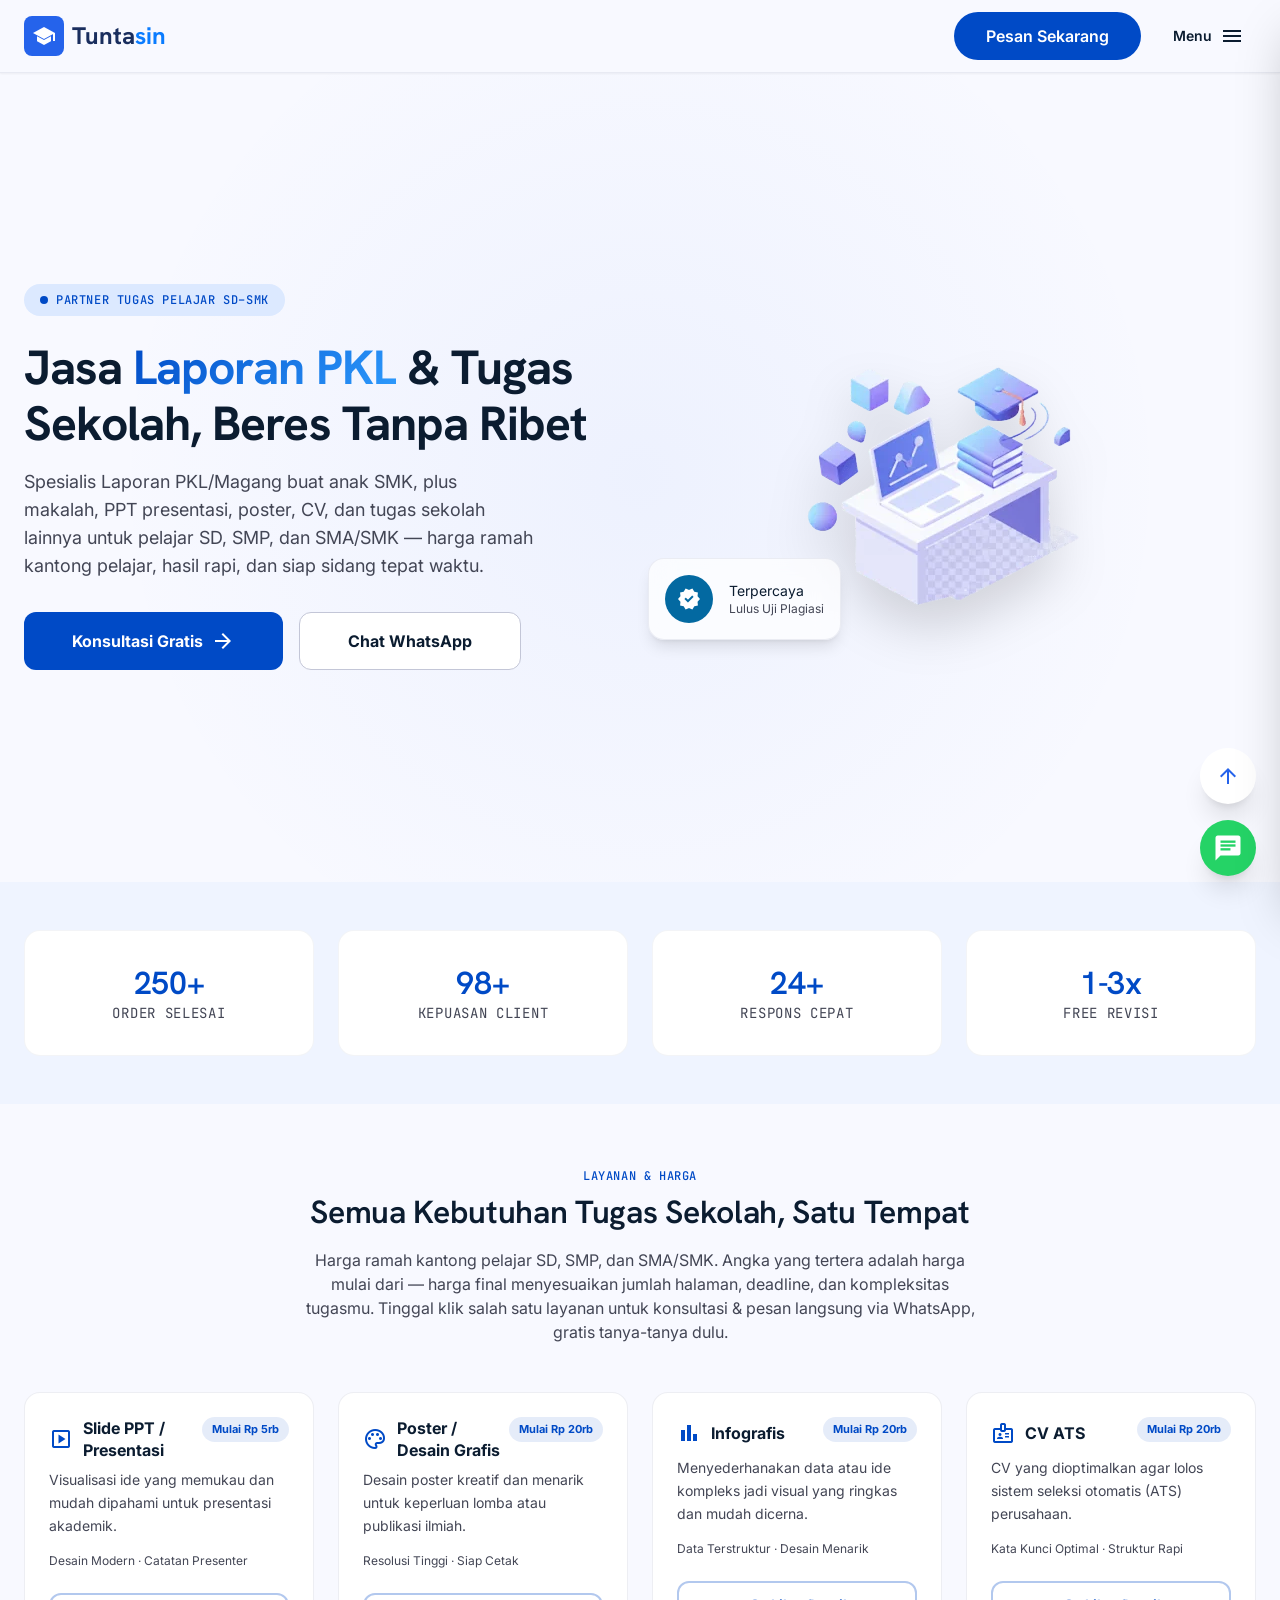
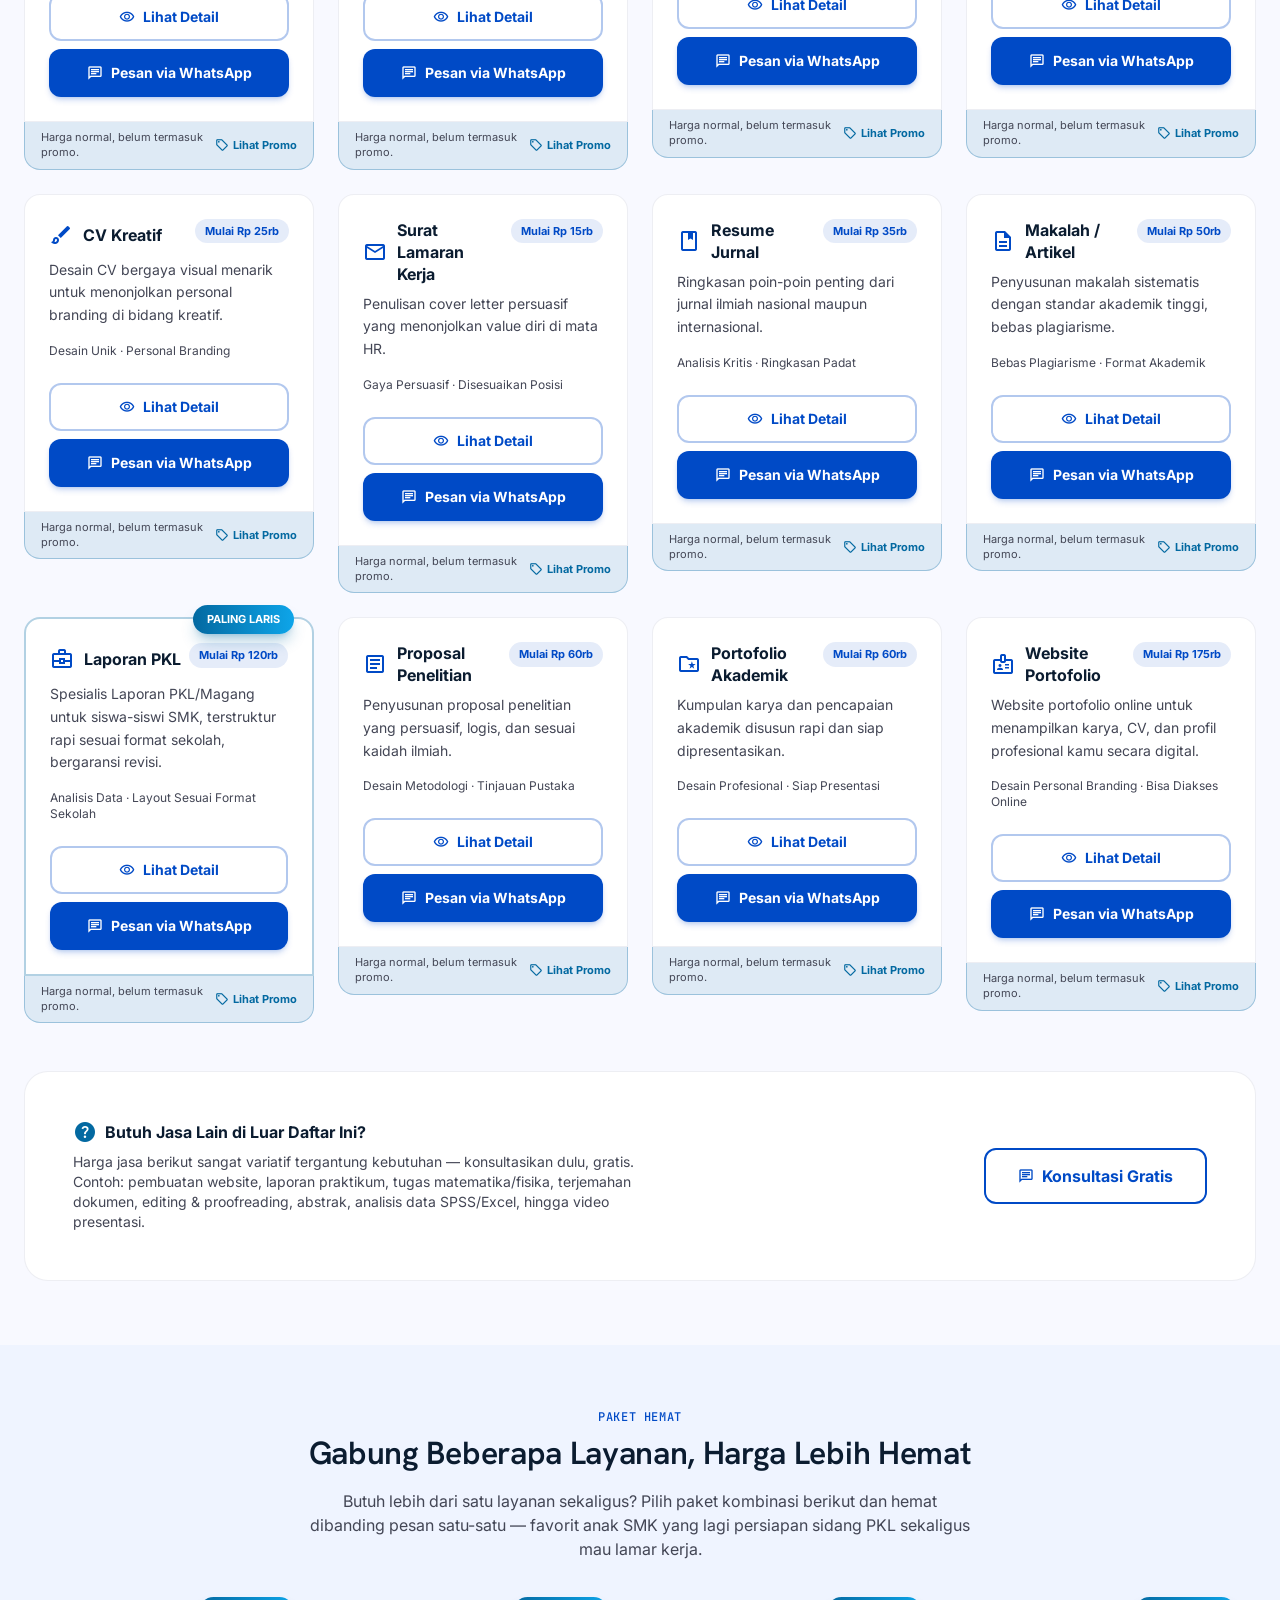
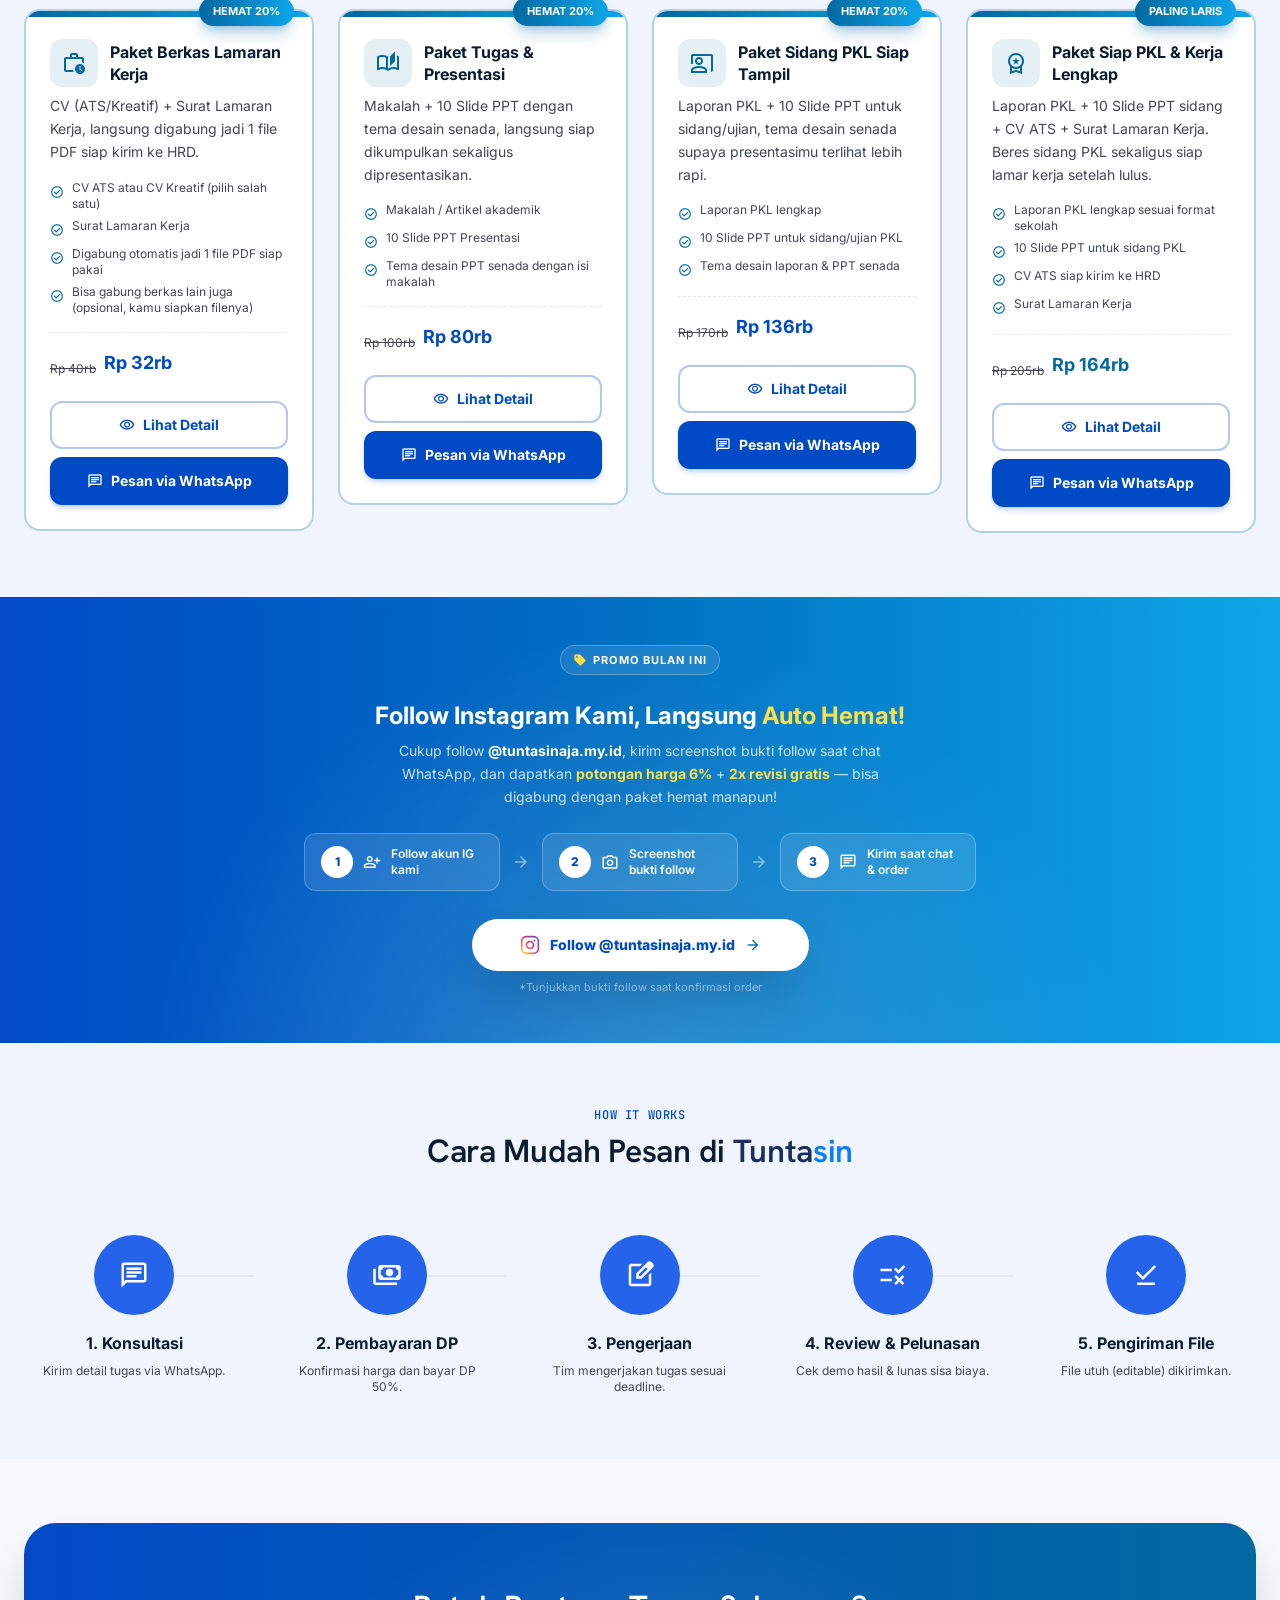
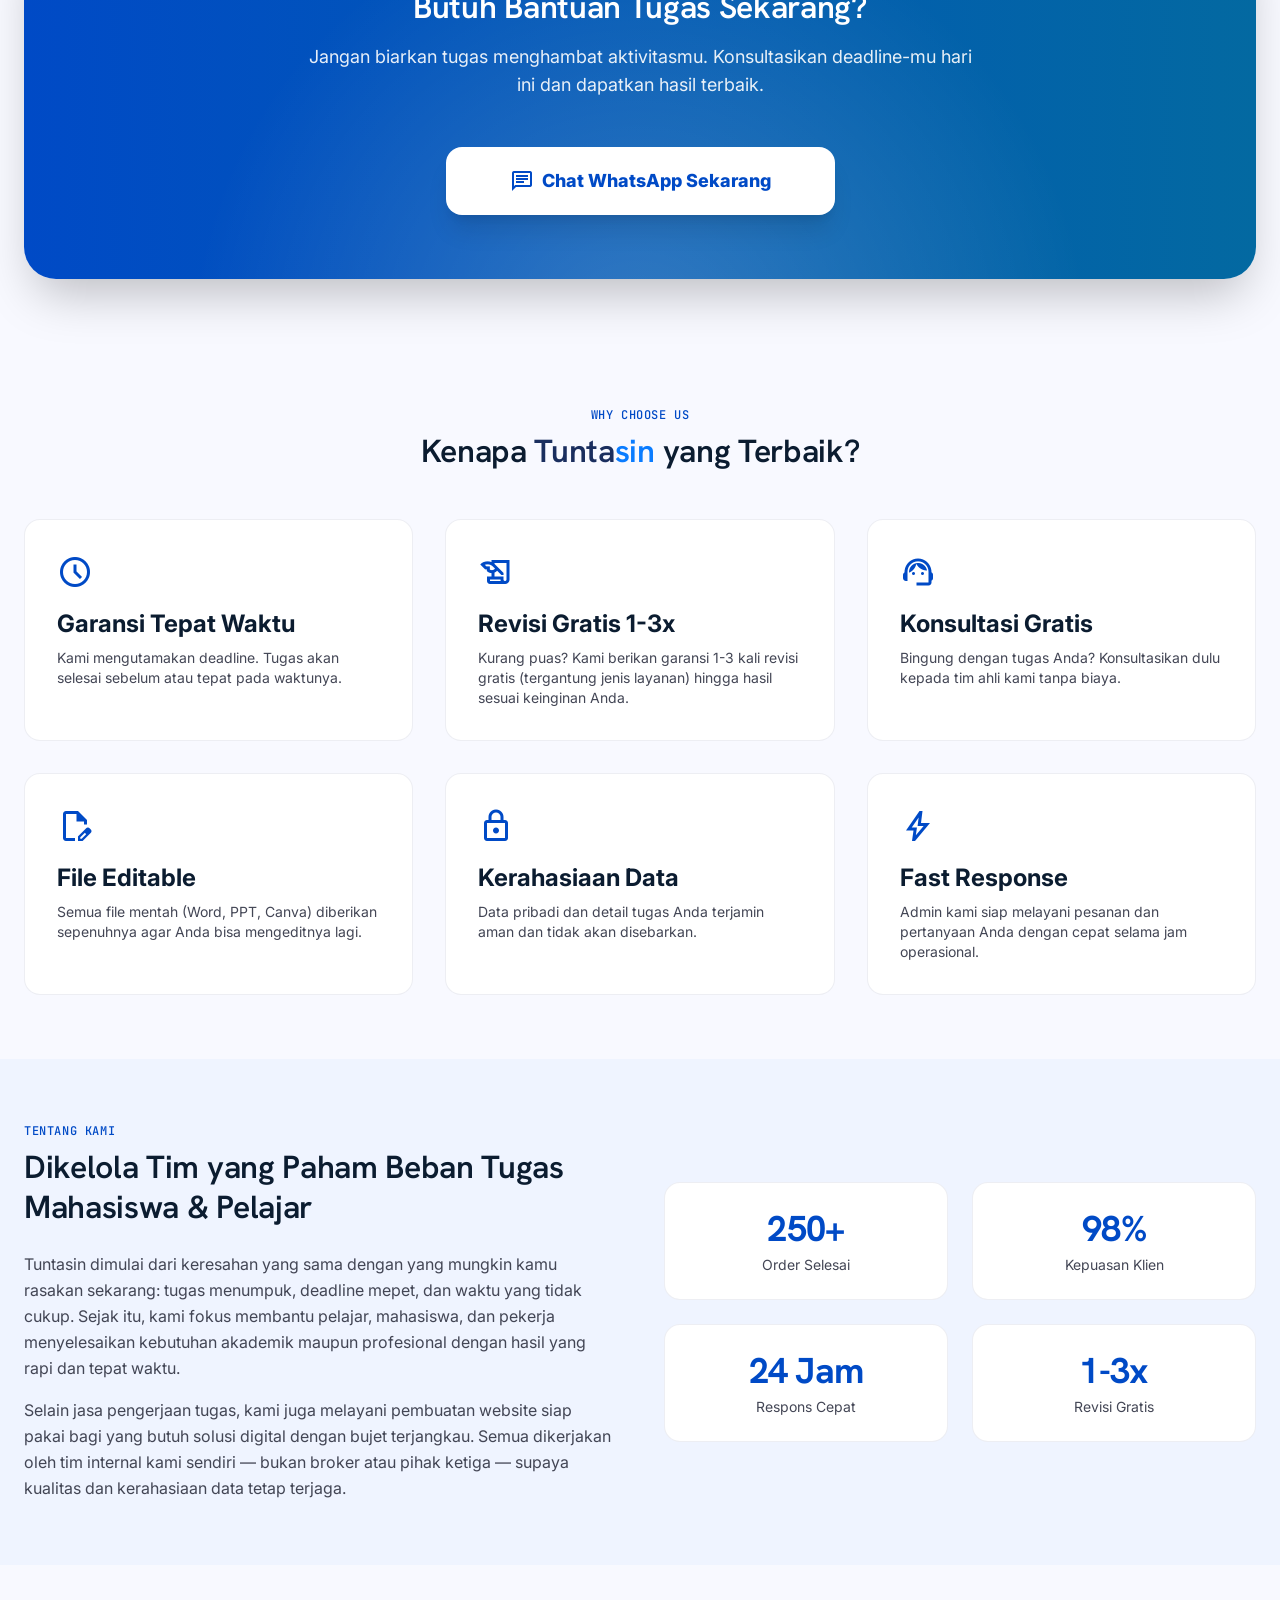
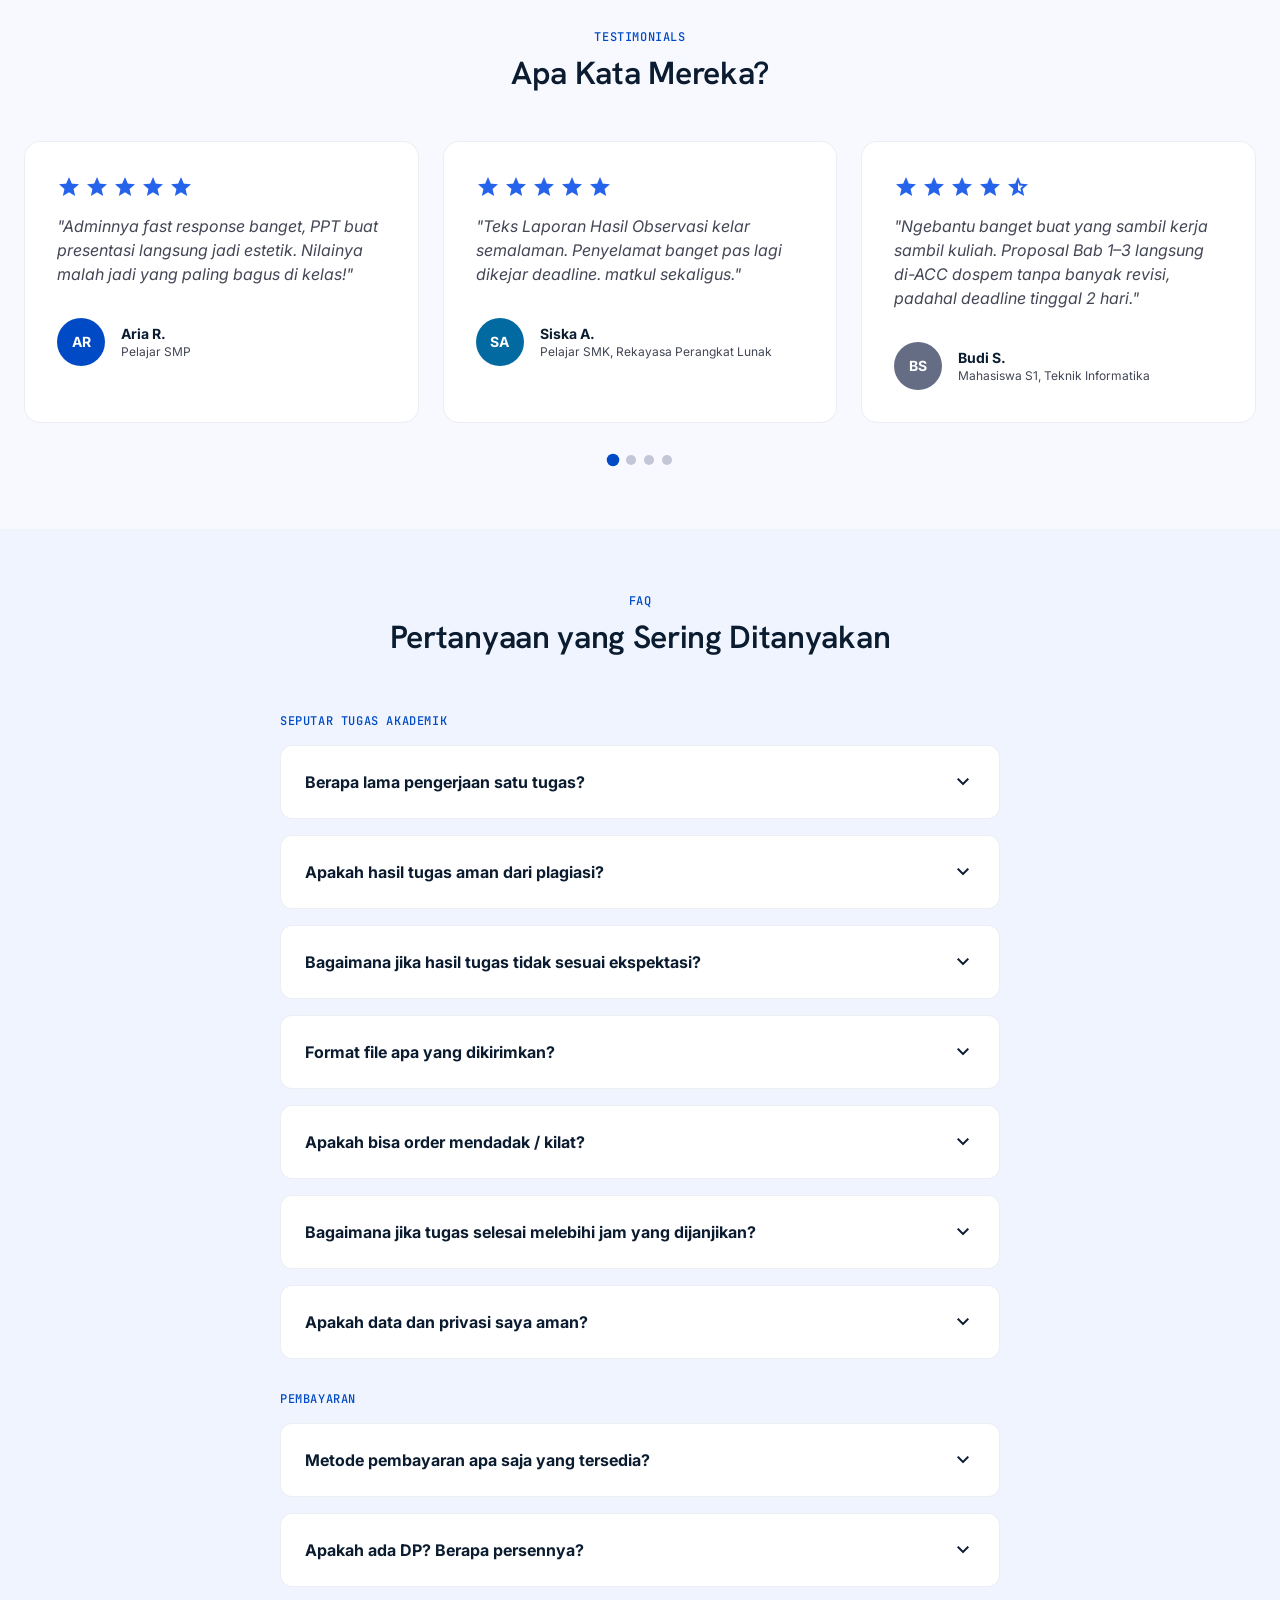
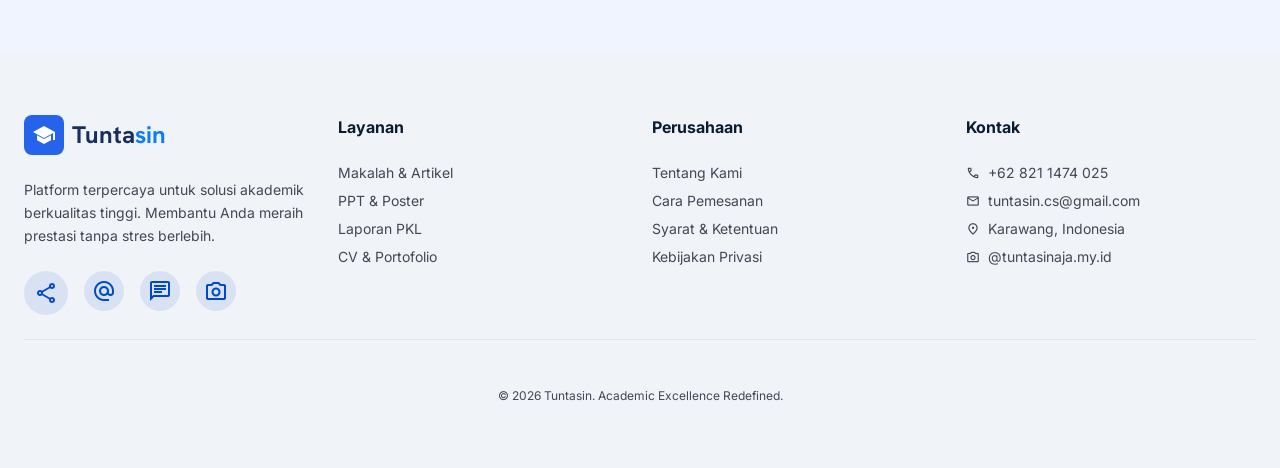
==== commit 85e70ecc: "update harga" ====
--- a/index.html
+++ b/index.html
@@ -76,11 +76,11 @@
          and narrowed to the axis ranges actually used (wght 400, FILL 0..1) instead of
          downloading the full multi-thousand-icon font at weights 100-700 -->
     <link
-        href="https://fonts.googleapis.com/css2?family=Material+Symbols+Outlined:opsz,wght,FILL,GRAD@24,400,0..1,0&amp;icon_names=alternate_email,arrow_back,arrow_forward,arrow_upward,article,auto_stories,badge,bar_chart,bolt,book,brush,business_center,chat,check_circle,checklist,close,co_present,contact_page,description,design_services,download_done,edit_document,edit_square,expand_more,folder_special,help,history_edu,home,info,location_on,lock,mail,menu,palette,payments,phone,photo_camera,quiz,redeem,rule,schedule,school,sell,share,slideshow,star,star_half,support_agent,verified,visibility,work_history&amp;display=swap"
+        href="https://fonts.googleapis.com/css2?family=Material+Symbols+Outlined:opsz,wght,FILL,GRAD@24,400,0..1,0&amp;icon_names=alternate_email,arrow_back,arrow_forward,arrow_upward,article,auto_stories,badge,bar_chart,bolt,book,brush,business_center,chat,check_circle,checklist,close,co_present,contact_page,description,design_services,download_done,edit_document,edit_square,expand_more,folder_special,help,history_edu,home,info,location_on,lock,mail,menu,palette,payments,phone,photo_camera,quiz,redeem,rule,schedule,school,sell,share,slideshow,star,star_half,support_agent,person_add,verified,visibility,work_history,workspace_premium&amp;display=swap"
         rel="preload" as="style" onload="this.onload=null;this.rel='stylesheet'">
     <noscript>
         <link
-            href="https://fonts.googleapis.com/css2?family=Material+Symbols+Outlined:opsz,wght,FILL,GRAD@24,400,0..1,0&amp;icon_names=alternate_email,arrow_back,arrow_forward,arrow_upward,article,auto_stories,badge,bar_chart,bolt,book,brush,business_center,chat,check_circle,checklist,close,co_present,contact_page,description,design_services,download_done,edit_document,edit_square,expand_more,folder_special,help,history_edu,home,info,location_on,lock,mail,menu,palette,payments,phone,photo_camera,quiz,redeem,rule,schedule,school,sell,share,slideshow,star,star_half,support_agent,verified,visibility,work_history&amp;display=swap"
+            href="https://fonts.googleapis.com/css2?family=Material+Symbols+Outlined:opsz,wght,FILL,GRAD@24,400,0..1,0&amp;icon_names=alternate_email,arrow_back,arrow_forward,arrow_upward,article,auto_stories,badge,bar_chart,bolt,book,brush,business_center,chat,check_circle,checklist,close,co_present,contact_page,description,design_services,download_done,edit_document,edit_square,expand_more,folder_special,help,history_edu,home,info,location_on,lock,mail,menu,palette,payments,phone,photo_camera,quiz,redeem,rule,schedule,school,sell,share,slideshow,star,star_half,support_agent,person_add,verified,visibility,work_history,workspace_premium&amp;display=swap"
             rel="stylesheet">
     </noscript>
     <link rel="stylesheet" href="css/app.css">
@@ -1056,7 +1056,11 @@
         </section>
 
         <!-- Social Follow Promo Banner -->
-        <section class="py-2xl bg-gradient-to-r from-[#004ac6] via-[#0071c2] to-[#0ea5e9] relative" id="promo">
+        <section class="py-2xl bg-gradient-to-r from-[#004ac6] via-[#0071c2] to-[#0ea5e9] relative overflow-hidden"
+            id="promo">
+            <div
+                class="absolute inset-0 bg-[radial-gradient(circle_at_50%_120%,rgba(255,255,255,0.2),transparent_60%)]">
+            </div>
             <div class="max-w-container-max mx-auto px-gutter relative z-10">
                 <div class="flex flex-col items-center gap-lg text-center">
 
@@ -1065,52 +1069,67 @@
                         class="inline-flex items-center gap-1.5 bg-white/10 border border-white/25 px-3 py-1 rounded-full">
                         <span class="material-symbols-outlined text-yellow-300 text-sm"
                             style="font-variation-settings: 'FILL' 1">sell</span>
-                        <span class="text-white text-[11px] font-bold uppercase tracking-widest">Promo
-                            Berlangsung</span>
+                        <span class="text-white text-[11px] font-bold uppercase tracking-widest">Promo Bulan
+                            Ini</span>
                     </div>
 
                     <!-- Heading -->
                     <div>
                         <h3 class="text-white font-bold text-headline-sm leading-snug mb-2">
-                            Follow <span class="text-yellow-300">@tuntasinaja.my.id</span> &amp; Dapat Bonus!
+                            Follow Instagram Kami, Langsung <span class="text-yellow-300">Auto Hemat!</span>
                         </h3>
                         <p class="text-white/80 text-body-sm leading-relaxed max-w-lg mx-auto">
-                            Dapatkan <strong class="text-yellow-300">potongan harga 6%</strong> + <strong
-                                class="text-yellow-300">bonus 2x revisi gratis</strong> untuk setiap order — cukup
-                            follow akun
-                            Instagram kami &amp; tunjukkan bukti follow saat pesan.
+                            Cukup follow <strong class="text-white">@tuntasinaja.my.id</strong>, kirim screenshot
+                            bukti follow saat chat WhatsApp, dan dapatkan <strong
+                                class="text-yellow-300">potongan harga 6%</strong> + <strong
+                                class="text-yellow-300">2x revisi gratis</strong> — bisa digabung dengan paket hemat
+                            manapun!
                         </p>
                     </div>
 
-                    <!-- Benefit list -->
-                    <div
-                        class="flex flex-wrap justify-center items-center gap-x-4 gap-y-2 text-white/90 text-xs font-semibold">
-                        <span class="flex items-center gap-1.5">
-                            <span class="material-symbols-outlined text-yellow-300 text-base"
-                                style="font-variation-settings:'FILL' 1">check_circle</span>
-                            Diskon 6%
-                        </span>
-                        <span class="hidden sm:inline text-white/30">|</span>
-                        <span class="flex items-center gap-1.5">
-                            <span class="material-symbols-outlined text-yellow-300 text-base"
-                                style="font-variation-settings:'FILL' 1">check_circle</span>
-                            +2x Revisi Gratis
-                        </span>
-                        <span class="hidden sm:inline text-white/30">|</span>
-                        <span class="flex items-center gap-1.5">
-                            <span class="material-symbols-outlined text-yellow-300 text-base"
-                                style="font-variation-settings:'FILL' 1">check_circle</span>
-                            Berlaku Semua Layanan
-                        </span>
+                    <!-- 3-step how-to -->
+                    <div class="flex flex-col sm:flex-row items-center gap-3 w-full max-w-2xl">
+                        <div class="flex items-center gap-2.5 bg-white/10 border border-white/25 rounded-xl px-4 py-3 w-full flex-1">
+                            <span
+                                class="flex-shrink-0 w-8 h-8 rounded-full bg-white text-primary text-xs font-extrabold flex items-center justify-center">1</span>
+                            <span class="material-symbols-outlined text-white text-lg">person_add</span>
+                            <span class="text-white text-xs font-semibold text-left">Follow akun IG kami</span>
+                        </div>
+                        <span class="material-symbols-outlined text-white/50 text-lg">arrow_forward</span>
+                        <div class="flex items-center gap-2.5 bg-white/10 border border-white/25 rounded-xl px-4 py-3 w-full flex-1">
+                            <span
+                                class="flex-shrink-0 w-8 h-8 rounded-full bg-white text-primary text-xs font-extrabold flex items-center justify-center">2</span>
+                            <span class="material-symbols-outlined text-white text-lg">photo_camera</span>
+                            <span class="text-white text-xs font-semibold text-left">Screenshot bukti follow</span>
+                        </div>
+                        <span class="material-symbols-outlined text-white/50 text-lg">arrow_forward</span>
+                        <div class="flex items-center gap-2.5 bg-white/10 border border-white/25 rounded-xl px-4 py-3 w-full flex-1">
+                            <span
+                                class="flex-shrink-0 w-8 h-8 rounded-full bg-white text-primary text-xs font-extrabold flex items-center justify-center">3</span>
+                            <span class="material-symbols-outlined text-white text-lg">chat</span>
+                            <span class="text-white text-xs font-semibold text-left">Kirim saat chat & order</span>
+                        </div>
                     </div>
 
                     <!-- CTA Button -->
-                    <div class="flex flex-col items-center gap-2 w-full sm:w-auto">
+                    <div class="flex flex-col items-center gap-2 w-full sm:w-auto mt-1">
                         <a href="https://instagram.com/tuntasinaja.my.id" target="_blank"
                             class="group flex items-center gap-2.5 bg-white text-primary px-2xl py-3.5 rounded-full font-extrabold text-body-sm shadow-2xl hover:scale-105 active:scale-95 transition-all duration-200 w-full sm:w-auto justify-center">
-                            <span
-                                class="material-symbols-outlined text-lg group-hover:rotate-12 transition-transform duration-200"
-                                style="font-variation-settings: 'FILL' 1">photo_camera</span>
+                            <svg style="width:20px;height:20px" class="flex-shrink-0 transition-transform duration-200 group-hover:rotate-12"
+                                viewBox="0 0 24 24" fill="none" xmlns="http://www.w3.org/2000/svg">
+                                <rect x="2" y="2" width="20" height="20" rx="5.5" stroke="url(#ig-gradient)"
+                                    stroke-width="2" />
+                                <circle cx="12" cy="12" r="4.2" stroke="url(#ig-gradient)" stroke-width="2" />
+                                <circle cx="17.4" cy="6.6" r="1.15" fill="url(#ig-gradient)" />
+                                <defs>
+                                    <linearGradient id="ig-gradient" x1="2" y1="22" x2="22" y2="2"
+                                        gradientUnits="userSpaceOnUse">
+                                        <stop stop-color="#FFDD55" />
+                                        <stop offset="0.5" stop-color="#E1306C" />
+                                        <stop offset="1" stop-color="#5851DB" />
+                                    </linearGradient>
+                                </defs>
+                            </svg>
                             Follow @tuntasinaja.my.id
                             <span
                                 class="material-symbols-outlined text-base text-secondary group-hover:translate-x-1 transition-transform duration-200">arrow_forward</span>
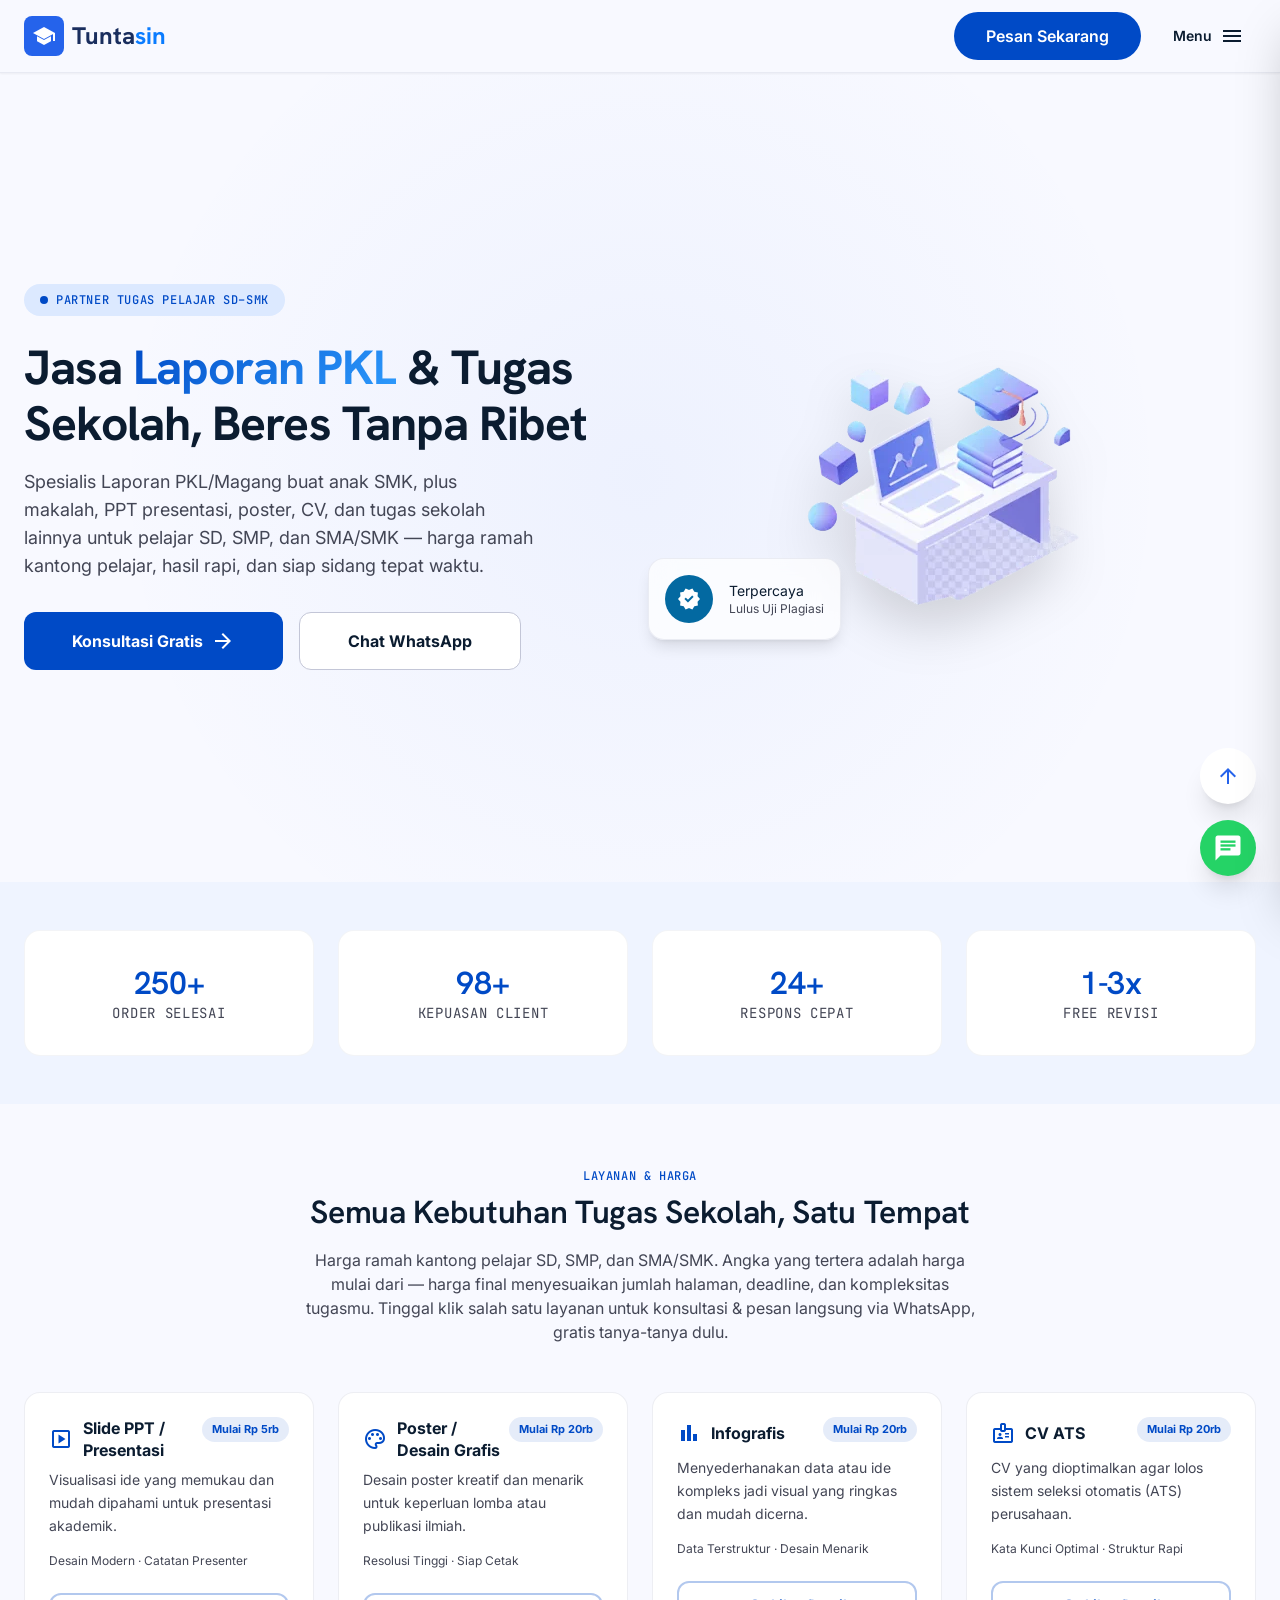
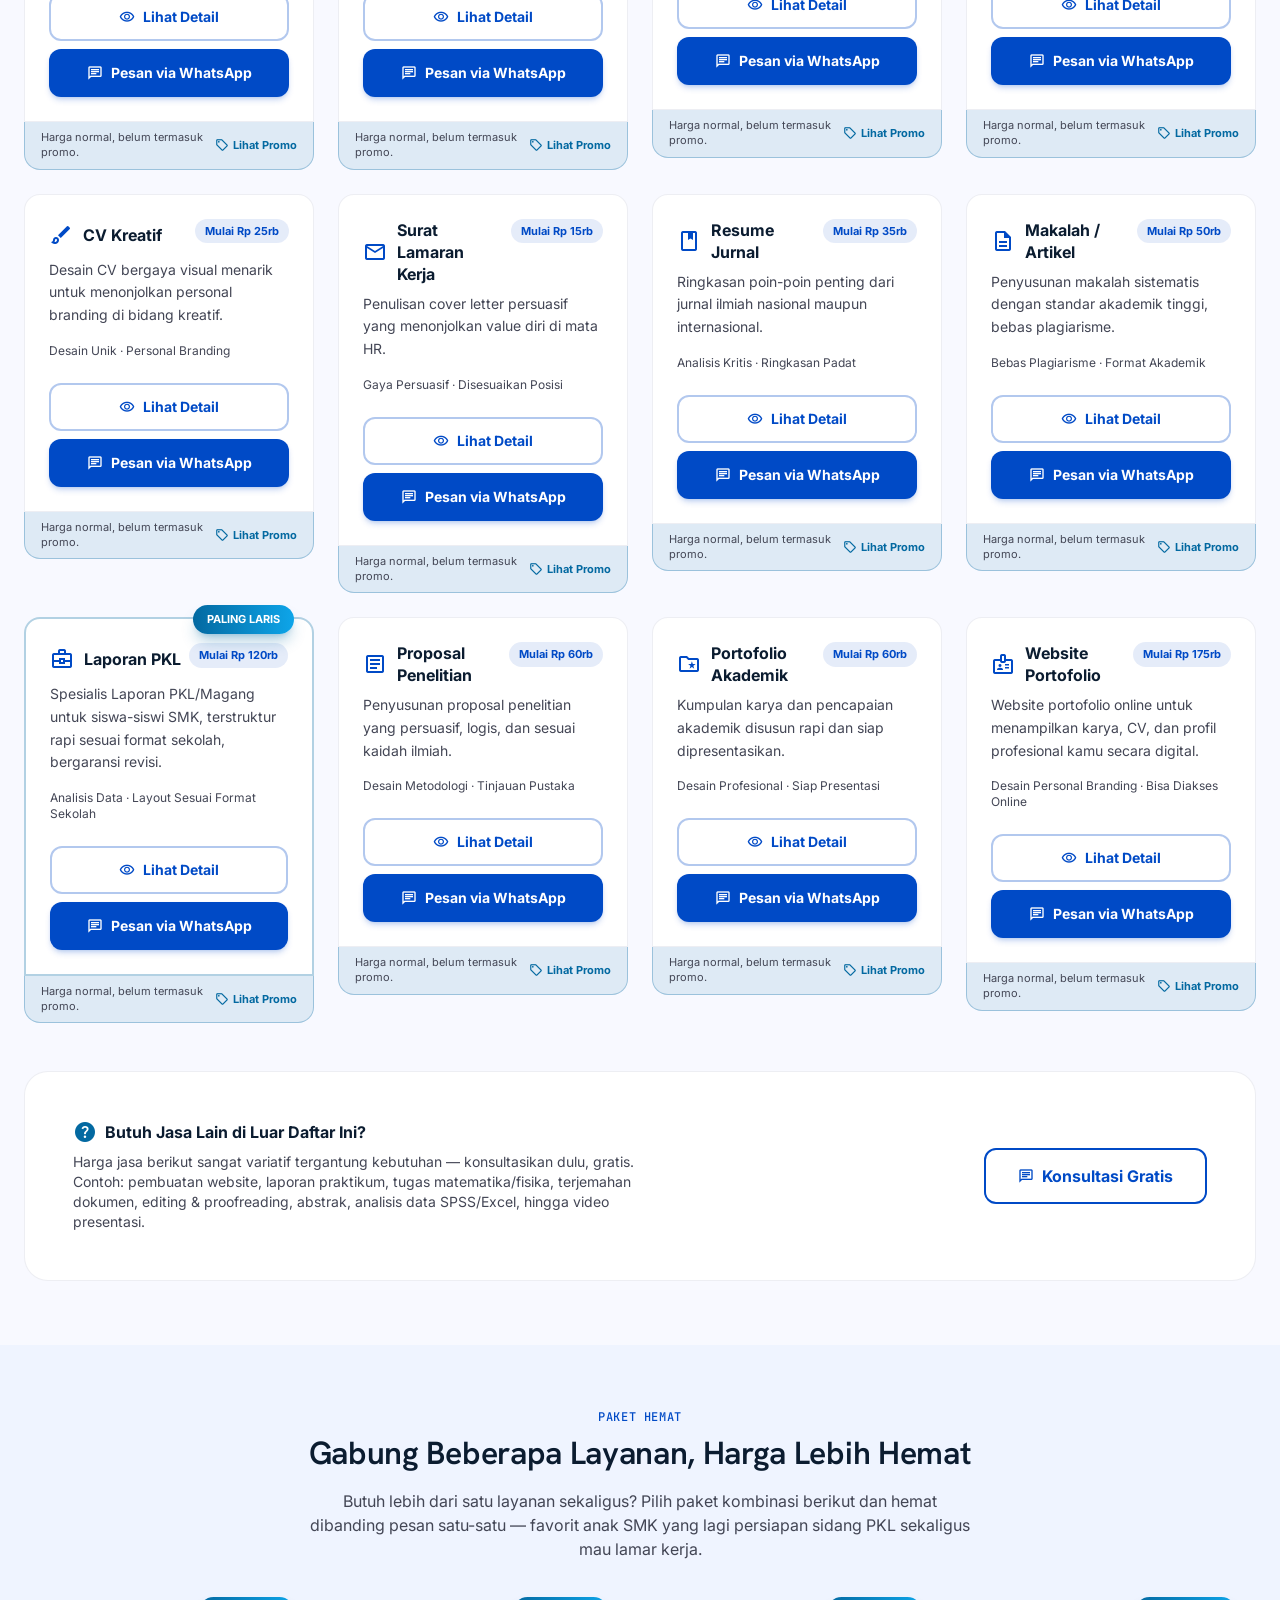
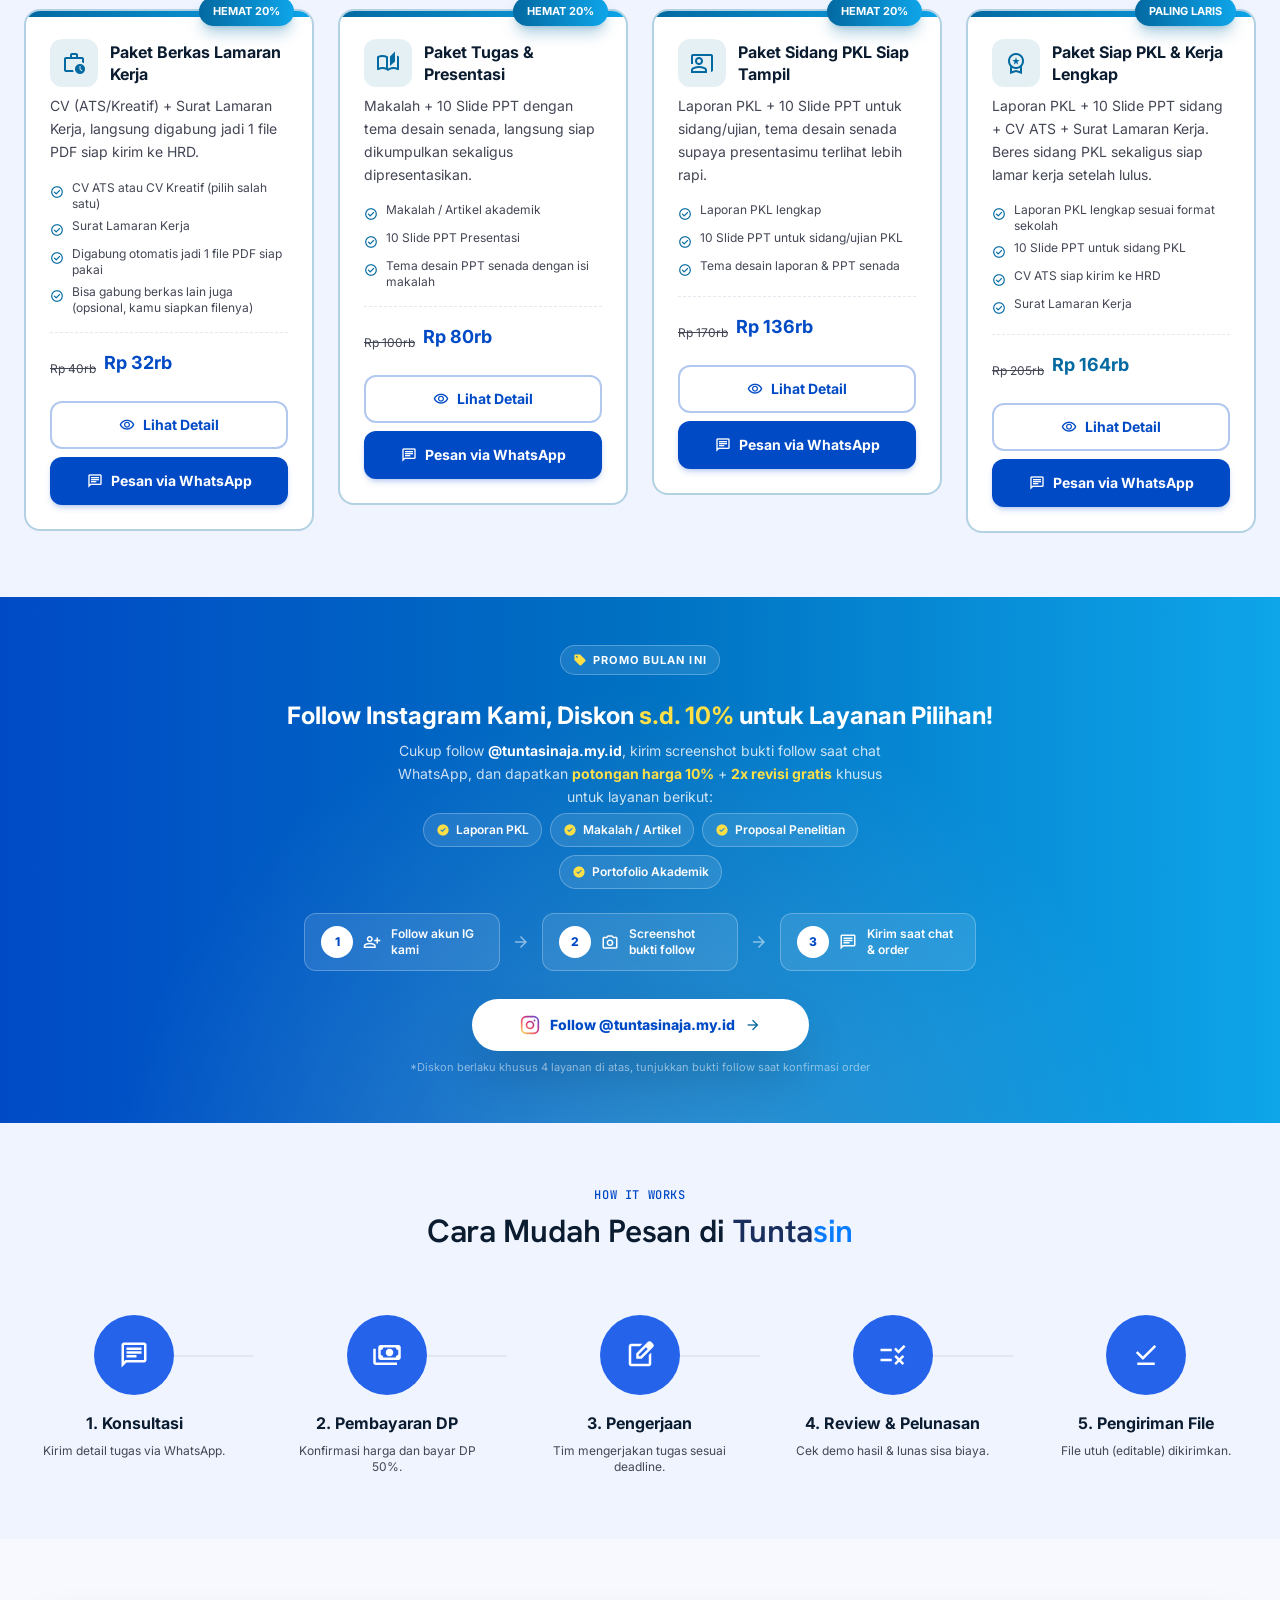
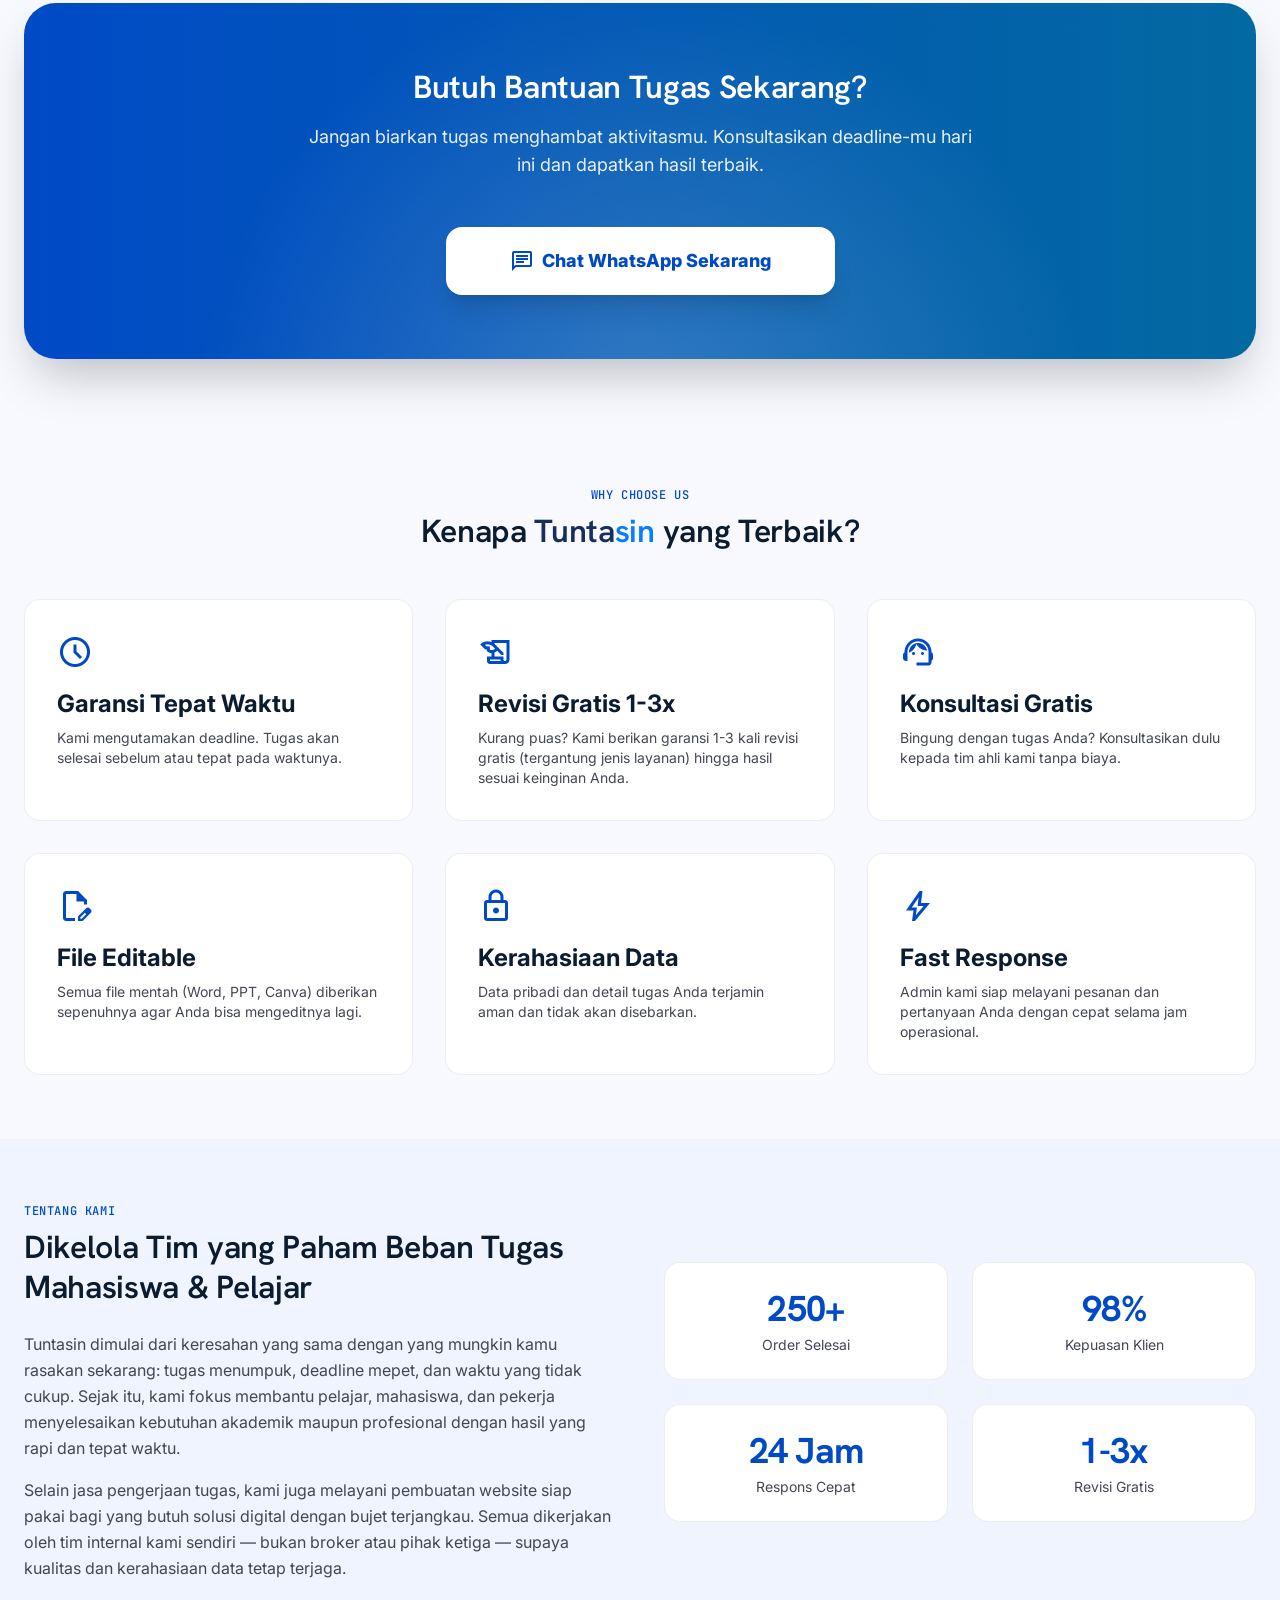
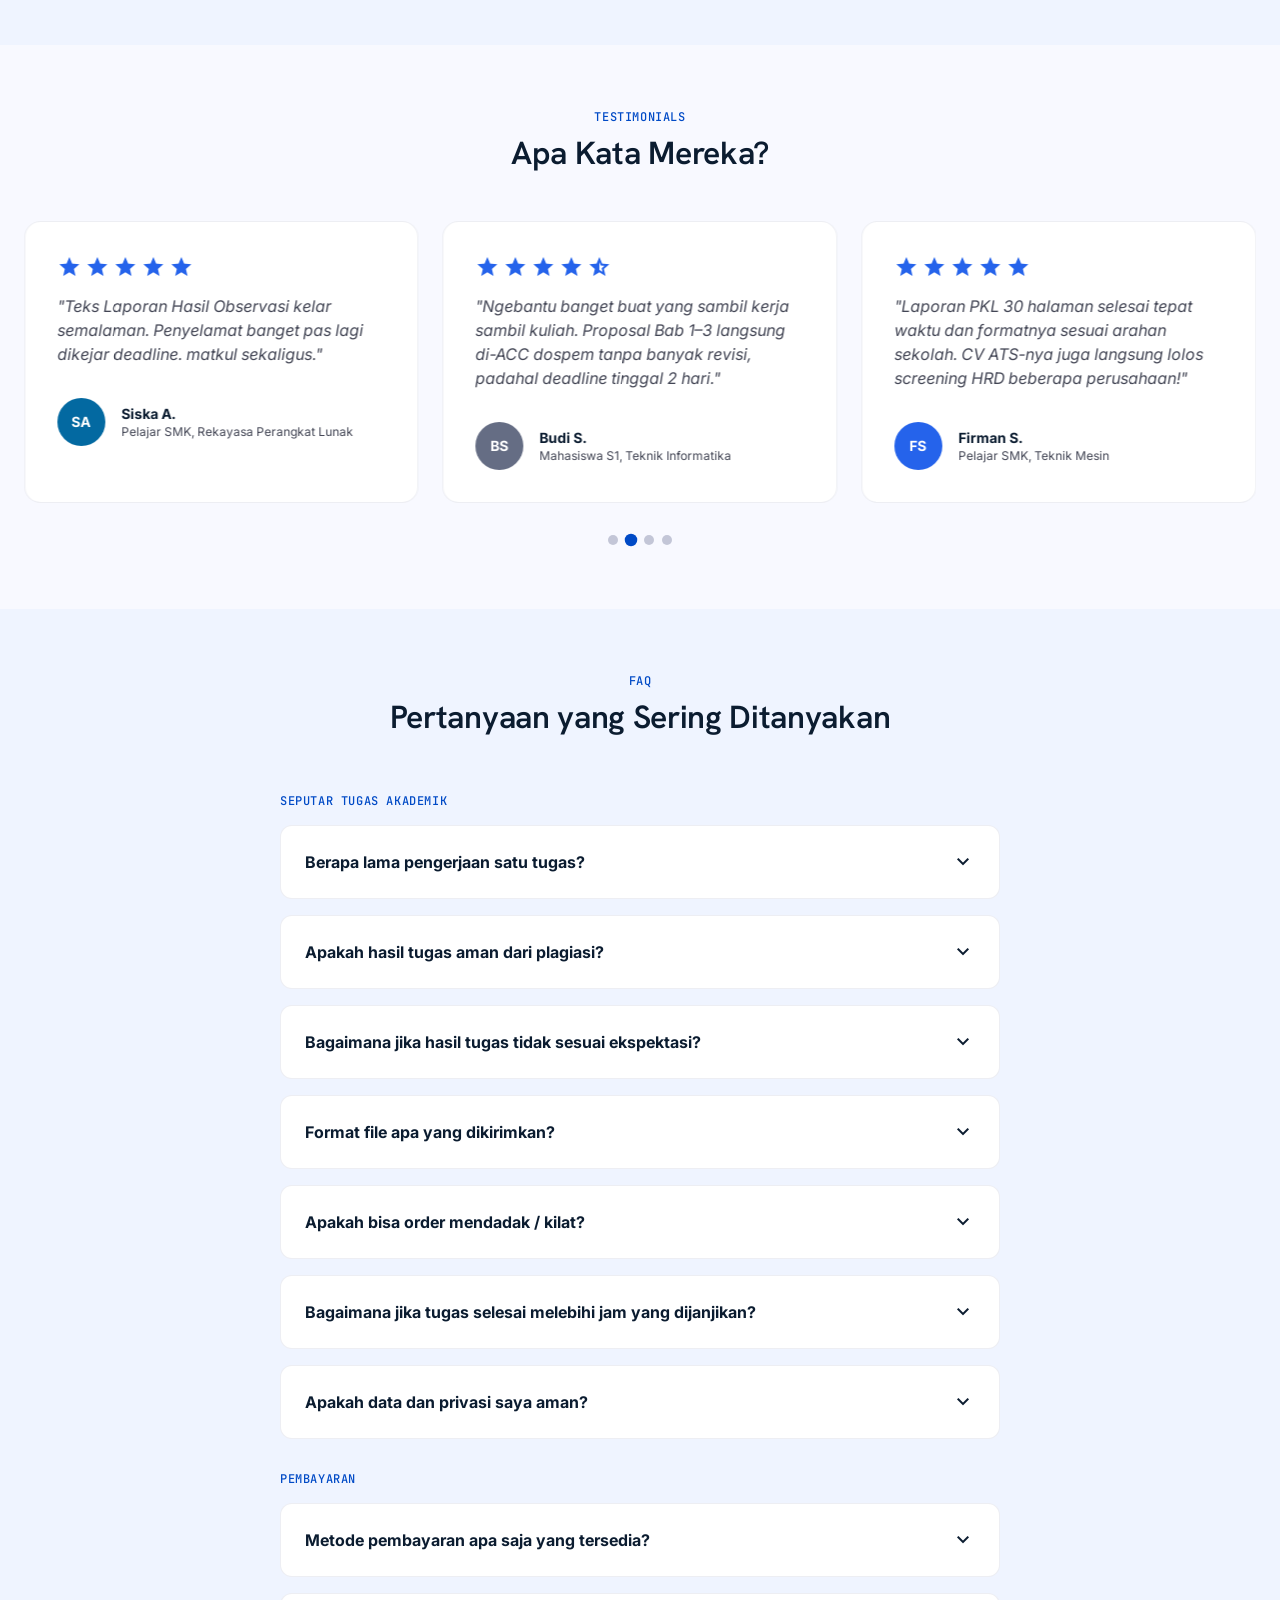
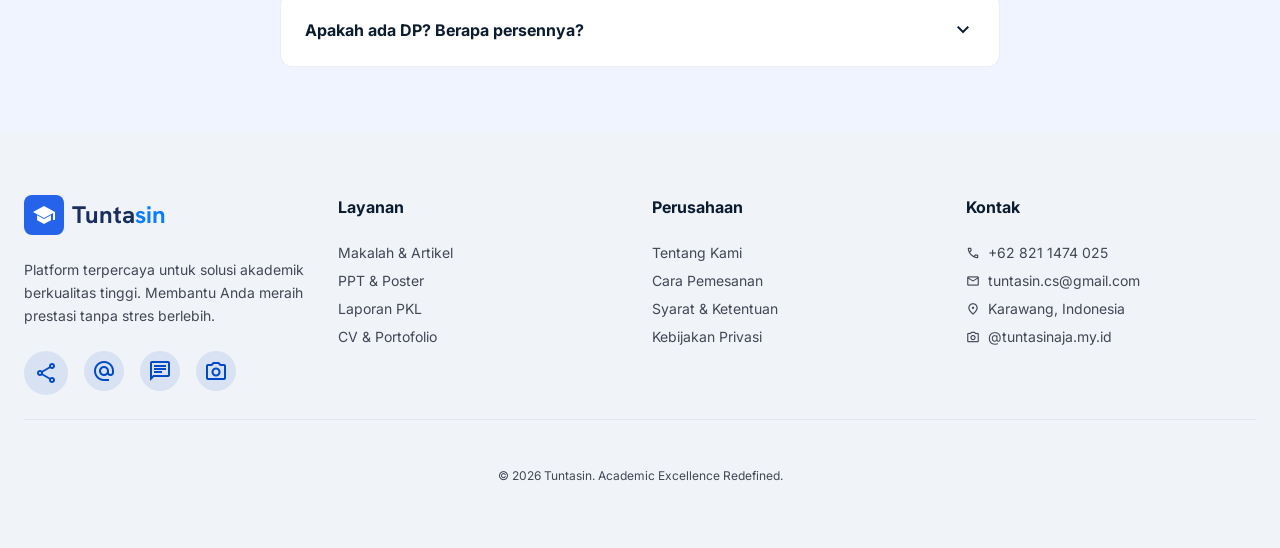
==== commit 5068d4fd: "update harga" ====
--- a/index.html
+++ b/index.html
@@ -1076,34 +1076,63 @@
                     <!-- Heading -->
                     <div>
                         <h3 class="text-white font-bold text-headline-sm leading-snug mb-2">
-                            Follow Instagram Kami, Langsung <span class="text-yellow-300">Auto Hemat!</span>
+                            Follow Instagram Kami, Diskon <span class="text-yellow-300">s.d. 10%</span> untuk
+                            Layanan Pilihan!
                         </h3>
                         <p class="text-white/80 text-body-sm leading-relaxed max-w-lg mx-auto">
                             Cukup follow <strong class="text-white">@tuntasinaja.my.id</strong>, kirim screenshot
-                            bukti follow saat chat WhatsApp, dan dapatkan <strong
-                                class="text-yellow-300">potongan harga 6%</strong> + <strong
-                                class="text-yellow-300">2x revisi gratis</strong> — bisa digabung dengan paket hemat
-                            manapun!
+                            bukti follow saat chat WhatsApp, dan dapatkan <strong class="text-yellow-300">potongan harga
+                                10%</strong> + <strong class="text-yellow-300">2x revisi gratis</strong> khusus untuk
+                            layanan berikut:
                         </p>
+                        <div class="flex flex-wrap justify-center gap-2 mt-1 max-w-xl mx-auto">
+                            <span
+                                class="inline-flex items-center gap-1.5 bg-white/10 border border-white/25 text-white text-xs font-semibold px-3 py-1.5 rounded-full">
+                                <span class="material-symbols-outlined text-yellow-300 text-sm"
+                                    style="font-variation-settings:'FILL' 1">check_circle</span>
+                                Laporan PKL
+                            </span>
+                            <span
+                                class="inline-flex items-center gap-1.5 bg-white/10 border border-white/25 text-white text-xs font-semibold px-3 py-1.5 rounded-full">
+                                <span class="material-symbols-outlined text-yellow-300 text-sm"
+                                    style="font-variation-settings:'FILL' 1">check_circle</span>
+                                Makalah / Artikel
+                            </span>
+                            <span
+                                class="inline-flex items-center gap-1.5 bg-white/10 border border-white/25 text-white text-xs font-semibold px-3 py-1.5 rounded-full">
+                                <span class="material-symbols-outlined text-yellow-300 text-sm"
+                                    style="font-variation-settings:'FILL' 1">check_circle</span>
+                                Proposal Penelitian
+                            </span>
+                            <span
+                                class="inline-flex items-center gap-1.5 bg-white/10 border border-white/25 text-white text-xs font-semibold px-3 py-1.5 rounded-full">
+                                <span class="material-symbols-outlined text-yellow-300 text-sm"
+                                    style="font-variation-settings:'FILL' 1">check_circle</span>
+                                Portofolio Akademik
+                            </span>
+                        </div>
                     </div>
 
                     <!-- 3-step how-to -->
                     <div class="flex flex-col sm:flex-row items-center gap-3 w-full max-w-2xl">
-                        <div class="flex items-center gap-2.5 bg-white/10 border border-white/25 rounded-xl px-4 py-3 w-full flex-1">
+                        <div
+                            class="flex items-center gap-2.5 bg-white/10 border border-white/25 rounded-xl px-4 py-3 w-full flex-1">
                             <span
                                 class="flex-shrink-0 w-8 h-8 rounded-full bg-white text-primary text-xs font-extrabold flex items-center justify-center">1</span>
                             <span class="material-symbols-outlined text-white text-lg">person_add</span>
                             <span class="text-white text-xs font-semibold text-left">Follow akun IG kami</span>
                         </div>
                         <span class="material-symbols-outlined text-white/50 text-lg">arrow_forward</span>
-                        <div class="flex items-center gap-2.5 bg-white/10 border border-white/25 rounded-xl px-4 py-3 w-full flex-1">
+                        <div
+                            class="flex items-center gap-2.5 bg-white/10 border border-white/25 rounded-xl px-4 py-3 w-full flex-1">
                             <span
                                 class="flex-shrink-0 w-8 h-8 rounded-full bg-white text-primary text-xs font-extrabold flex items-center justify-center">2</span>
                             <span class="material-symbols-outlined text-white text-lg">photo_camera</span>
                             <span class="text-white text-xs font-semibold text-left">Screenshot bukti follow</span>
                         </div>
                         <span class="material-symbols-outlined text-white/50 text-lg">arrow_forward</span>
-                        <div class="flex items-center gap-2.5 bg-white/10 border border-white/25 rounded-xl px-4 py-3 w-full flex-1">
+                        <div
+                            class="flex items-center gap-2.5 bg-white/10 border border-white/25 rounded-xl px-4 py-3 w-full flex-1">
                             <span
                                 class="flex-shrink-0 w-8 h-8 rounded-full bg-white text-primary text-xs font-extrabold flex items-center justify-center">3</span>
                             <span class="material-symbols-outlined text-white text-lg">chat</span>
@@ -1115,7 +1144,8 @@
                     <div class="flex flex-col items-center gap-2 w-full sm:w-auto mt-1">
                         <a href="https://instagram.com/tuntasinaja.my.id" target="_blank"
                             class="group flex items-center gap-2.5 bg-white text-primary px-2xl py-3.5 rounded-full font-extrabold text-body-sm shadow-2xl hover:scale-105 active:scale-95 transition-all duration-200 w-full sm:w-auto justify-center">
-                            <svg style="width:20px;height:20px" class="flex-shrink-0 transition-transform duration-200 group-hover:rotate-12"
+                            <svg style="width:20px;height:20px"
+                                class="flex-shrink-0 transition-transform duration-200 group-hover:rotate-12"
                                 viewBox="0 0 24 24" fill="none" xmlns="http://www.w3.org/2000/svg">
                                 <rect x="2" y="2" width="20" height="20" rx="5.5" stroke="url(#ig-gradient)"
                                     stroke-width="2" />
@@ -1134,7 +1164,8 @@
                             <span
                                 class="material-symbols-outlined text-base text-secondary group-hover:translate-x-1 transition-transform duration-200">arrow_forward</span>
                         </a>
-                        <p class="text-white/50 text-[11px]">*Tunjukkan bukti follow saat konfirmasi order</p>
+                        <p class="text-white/50 text-[11px]">*Diskon berlaku khusus 4 layanan di atas, tunjukkan
+                            bukti follow saat konfirmasi order</p>
                     </div>
 
                 </div>
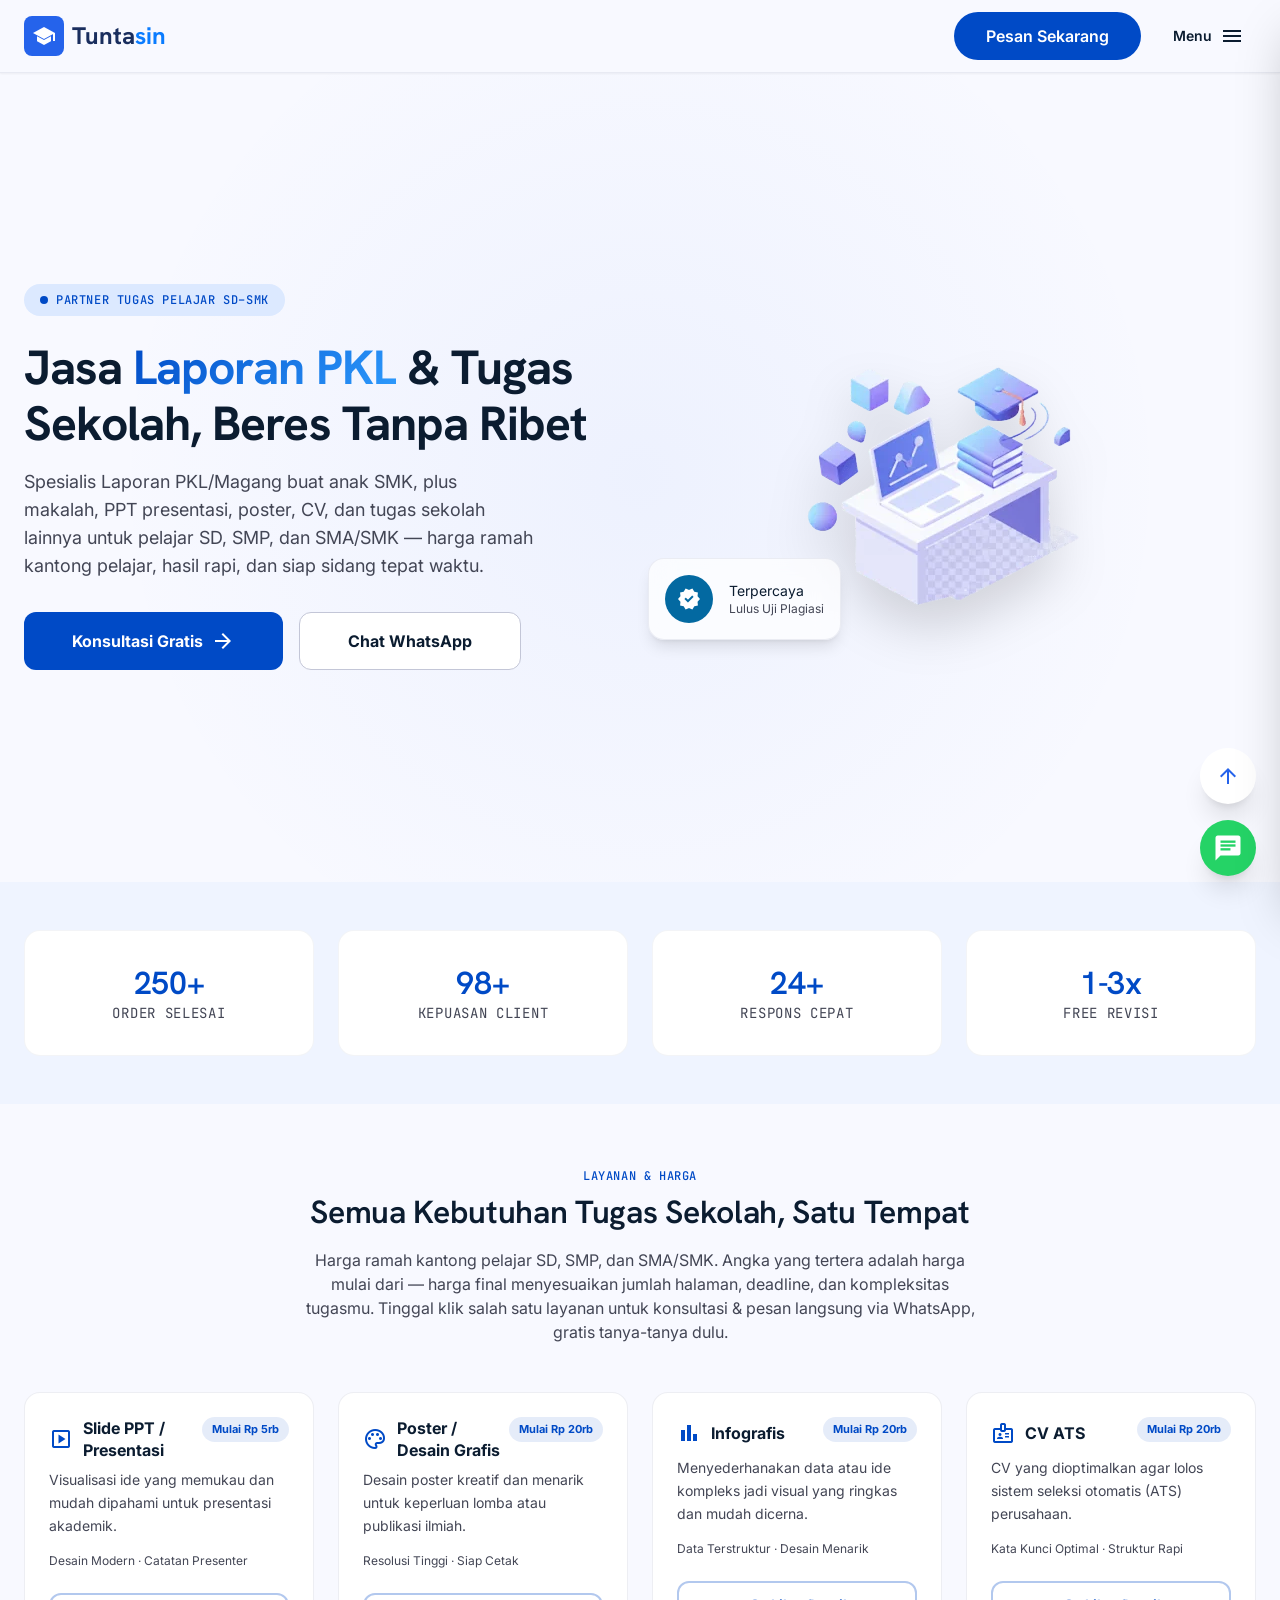
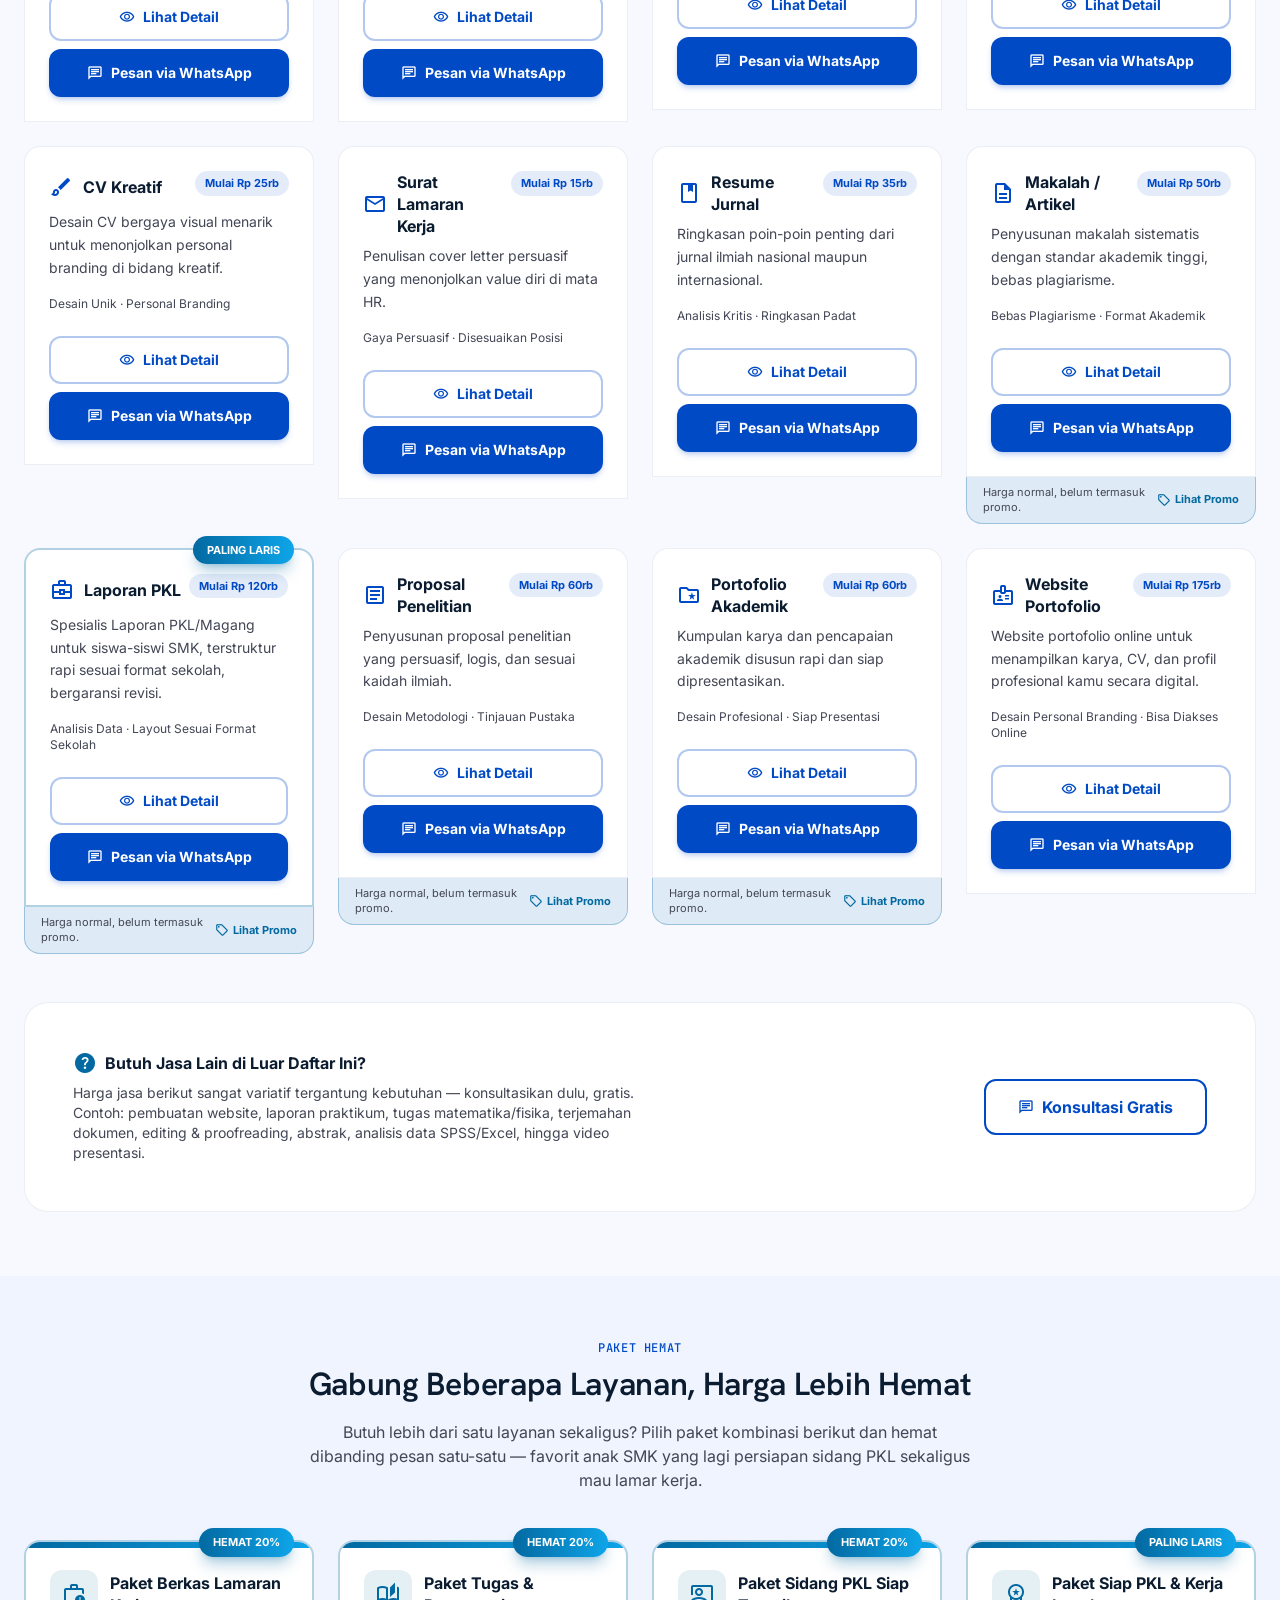
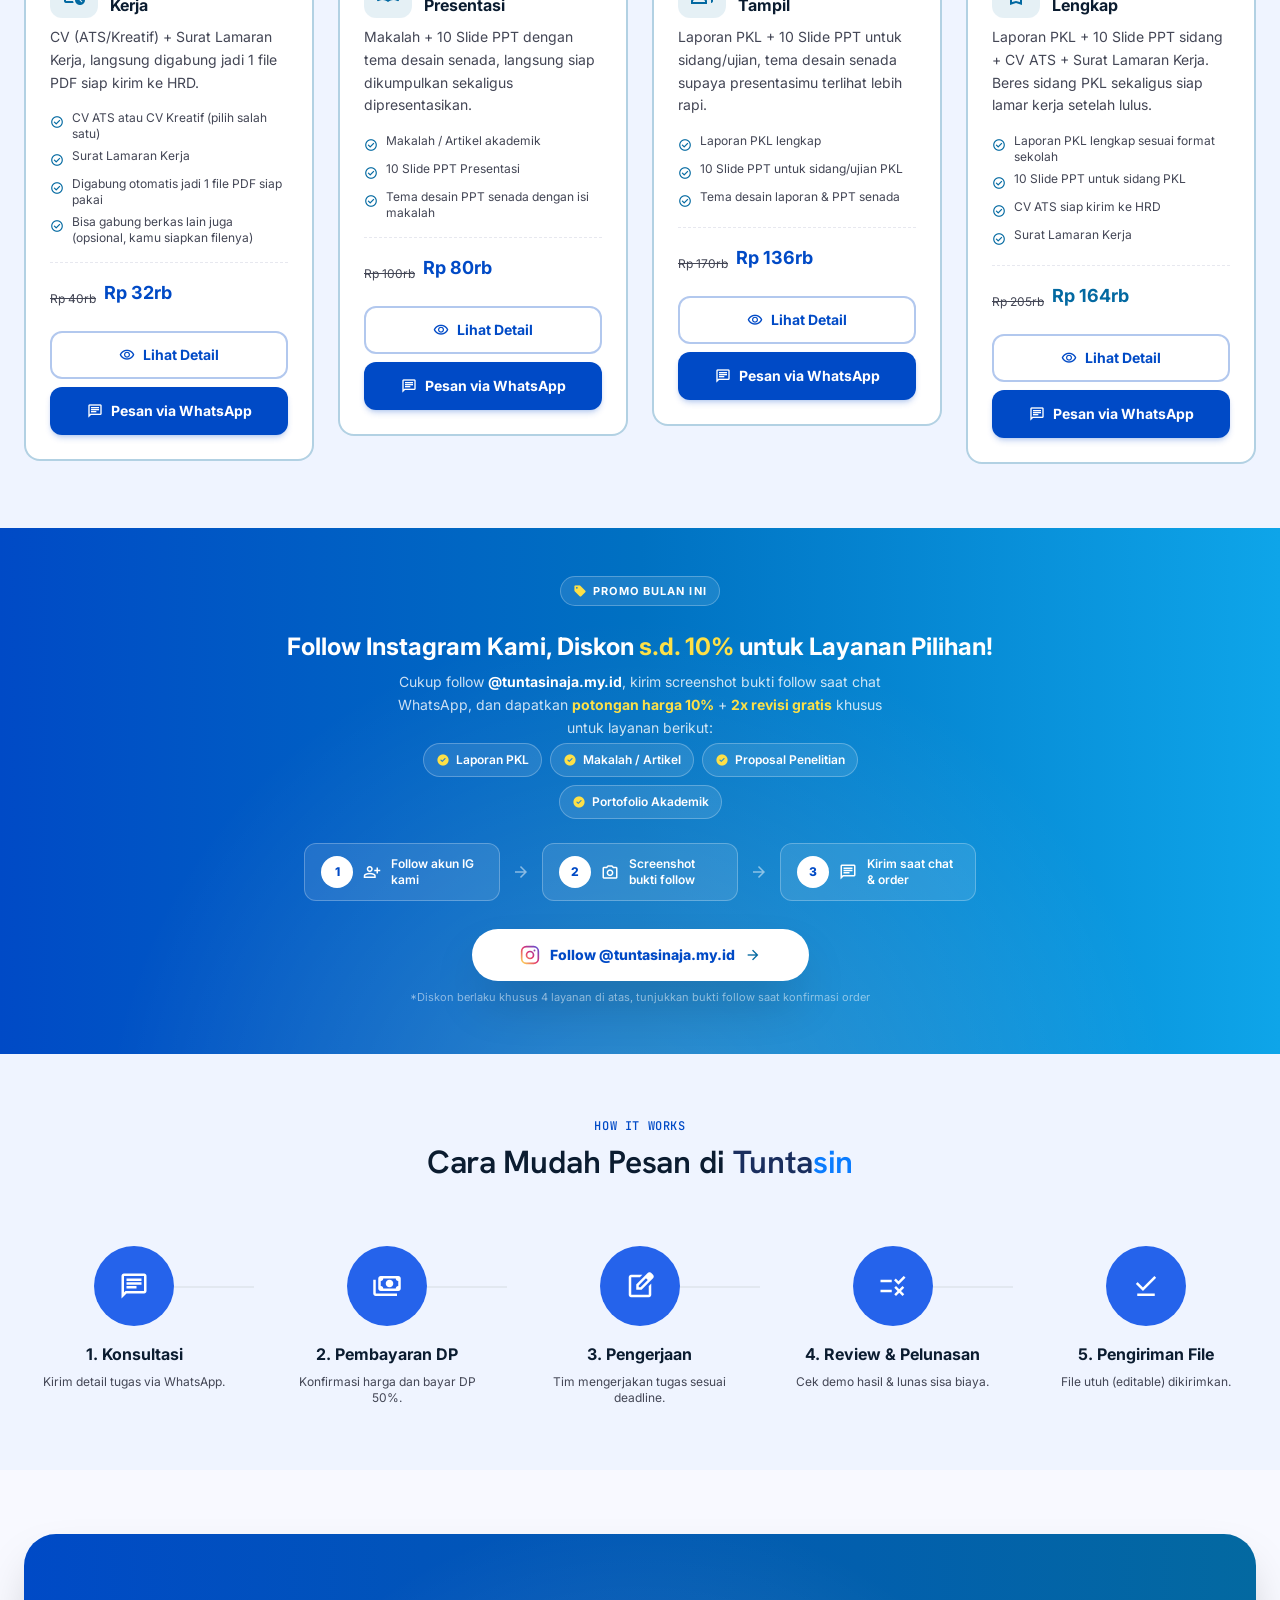
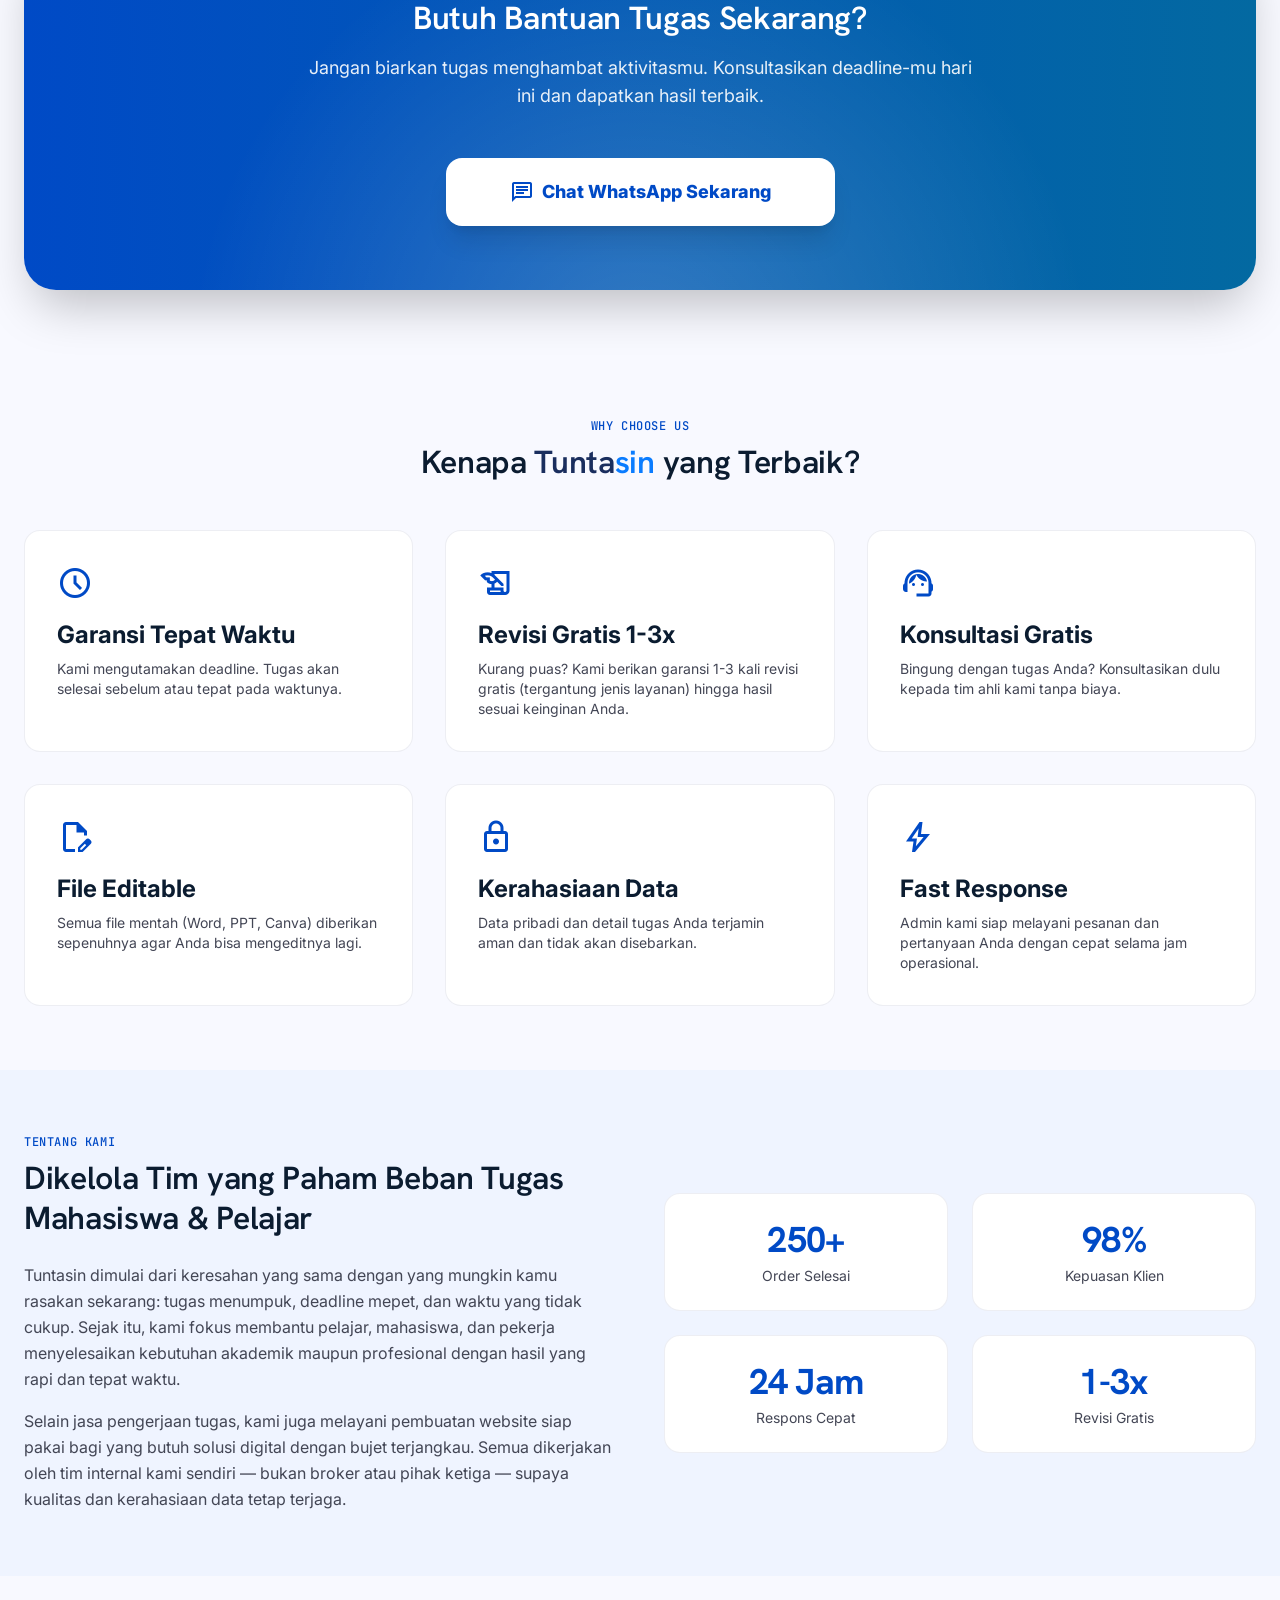
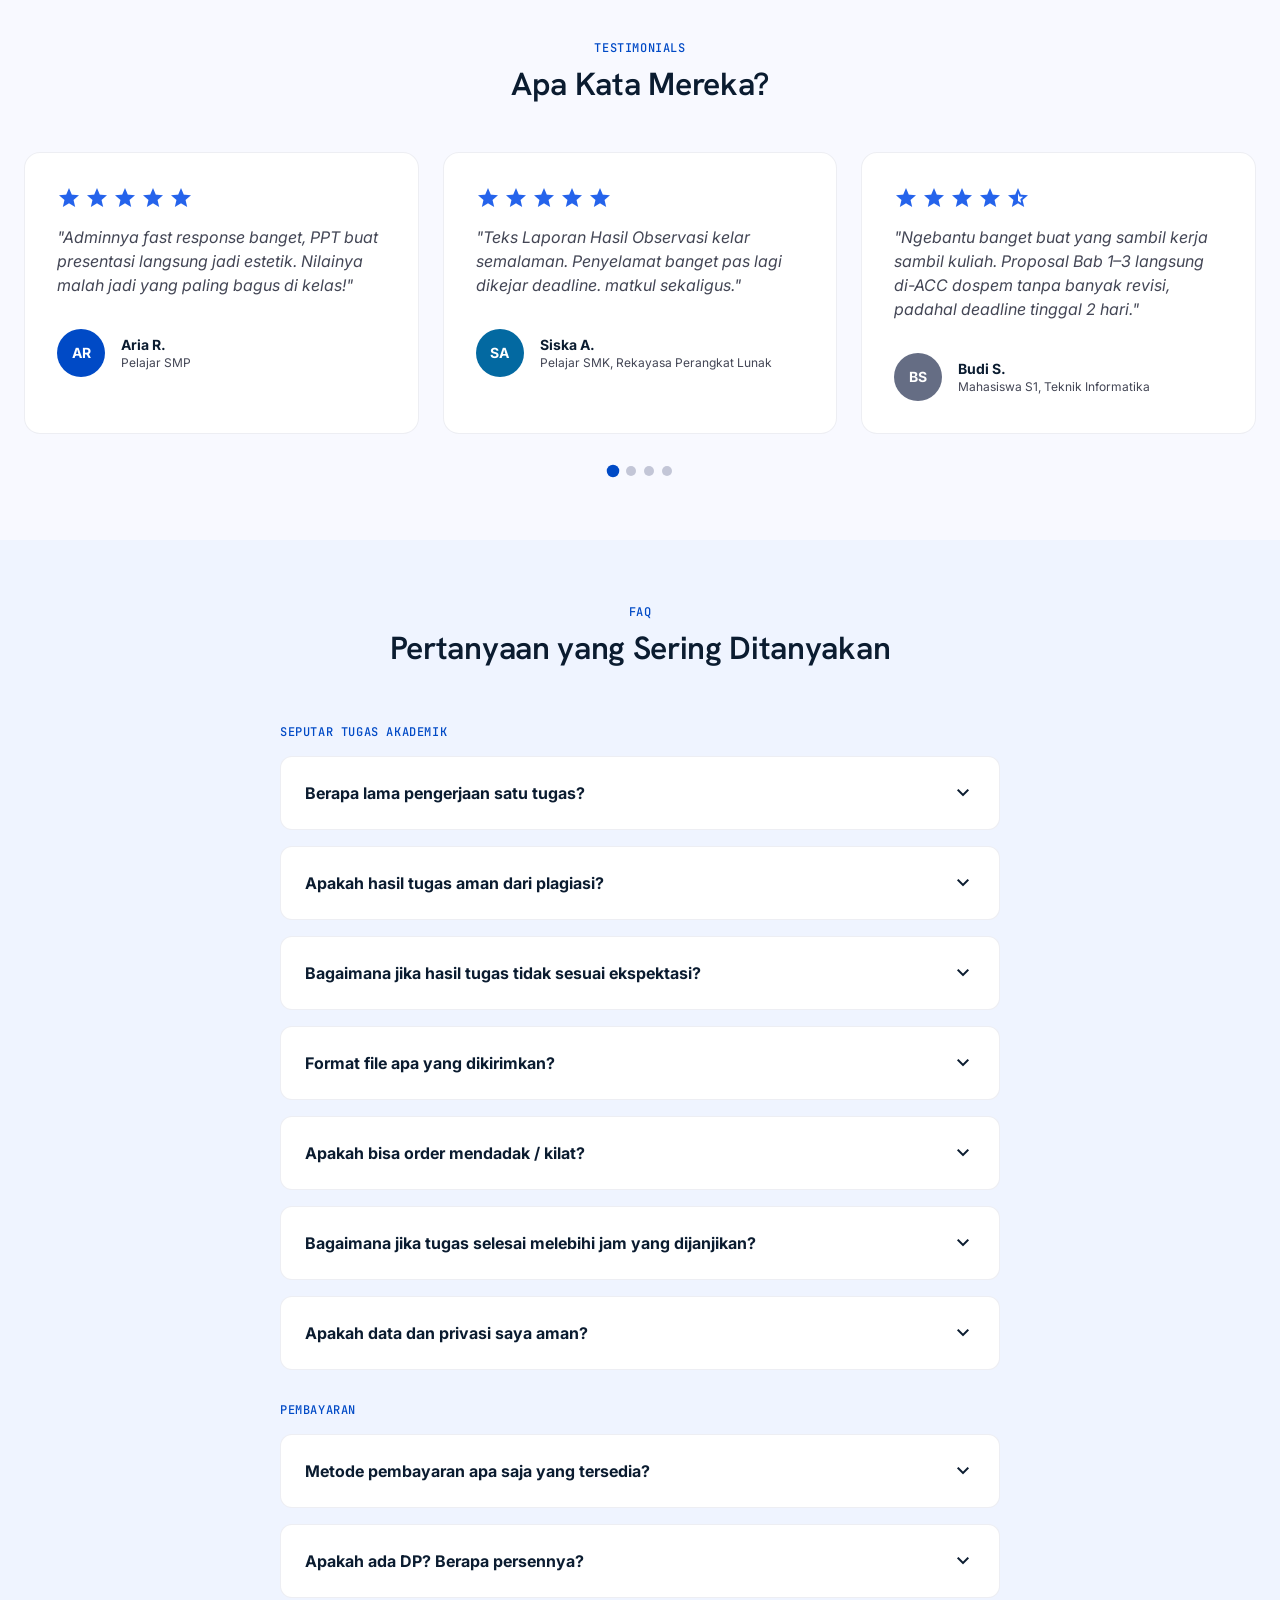
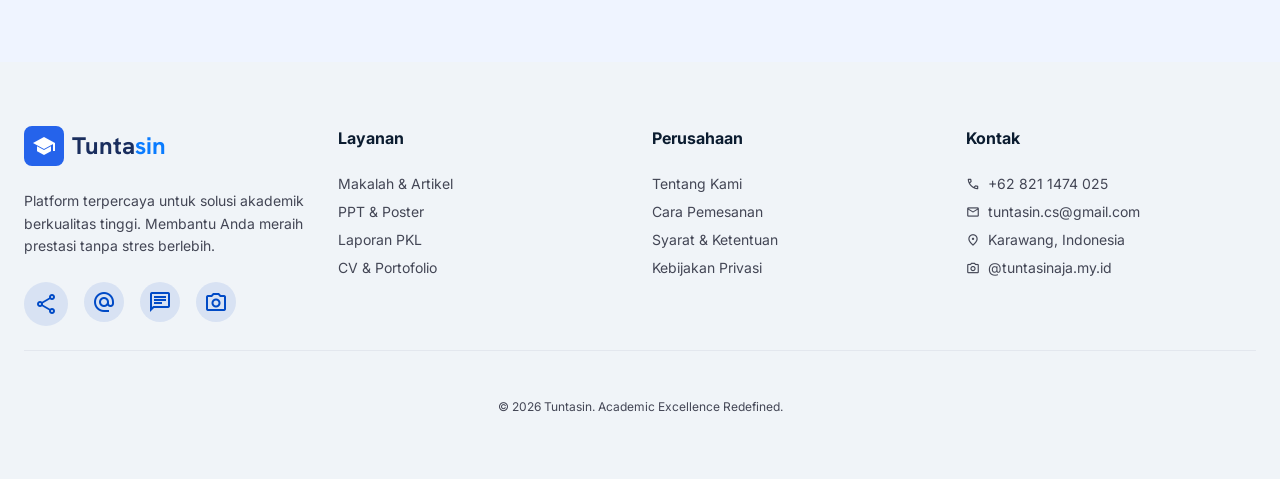
==== commit 683a54f0: "update harga" ====
--- a/index.html
+++ b/index.html
@@ -318,15 +318,7 @@
                                 </a>
                             </div>
                         </div>
-                        <div
-                            class="flex items-center justify-between gap-2 bg-secondary/10 border border-t-0 border-secondary/30 rounded-b-2xl px-md py-2">
-                            <p class="text-[11px] text-on-surface-variant leading-snug">Harga normal, belum
-                                termasuk promo.</p>
-                            <a href="#promo"
-                                class="flex-shrink-0 text-[11px] font-bold text-secondary hover:underline whitespace-nowrap flex items-center gap-1">
-                                <span class="material-symbols-outlined text-sm">sell</span> Lihat Promo
-                            </a>
-                        </div>
+
                     </div>
                     <div class="flex flex-col card-hover-effect">
                         <div
@@ -358,15 +350,7 @@
                                 </a>
                             </div>
                         </div>
-                        <div
-                            class="flex items-center justify-between gap-2 bg-secondary/10 border border-t-0 border-secondary/30 rounded-b-2xl px-md py-2">
-                            <p class="text-[11px] text-on-surface-variant leading-snug">Harga normal, belum
-                                termasuk promo.</p>
-                            <a href="#promo"
-                                class="flex-shrink-0 text-[11px] font-bold text-secondary hover:underline whitespace-nowrap flex items-center gap-1">
-                                <span class="material-symbols-outlined text-sm">sell</span> Lihat Promo
-                            </a>
-                        </div>
+
                     </div>
                     <div class="flex flex-col card-hover-effect">
                         <div
@@ -398,15 +382,7 @@
                                 </a>
                             </div>
                         </div>
-                        <div
-                            class="flex items-center justify-between gap-2 bg-secondary/10 border border-t-0 border-secondary/30 rounded-b-2xl px-md py-2">
-                            <p class="text-[11px] text-on-surface-variant leading-snug">Harga normal, belum
-                                termasuk promo.</p>
-                            <a href="#promo"
-                                class="flex-shrink-0 text-[11px] font-bold text-secondary hover:underline whitespace-nowrap flex items-center gap-1">
-                                <span class="material-symbols-outlined text-sm">sell</span> Lihat Promo
-                            </a>
-                        </div>
+
                     </div>
                     <div class="flex flex-col card-hover-effect">
                         <div
@@ -439,15 +415,7 @@
                                 </a>
                             </div>
                         </div>
-                        <div
-                            class="flex items-center justify-between gap-2 bg-secondary/10 border border-t-0 border-secondary/30 rounded-b-2xl px-md py-2">
-                            <p class="text-[11px] text-on-surface-variant leading-snug">Harga normal, belum
-                                termasuk promo.</p>
-                            <a href="#promo"
-                                class="flex-shrink-0 text-[11px] font-bold text-secondary hover:underline whitespace-nowrap flex items-center gap-1">
-                                <span class="material-symbols-outlined text-sm">sell</span> Lihat Promo
-                            </a>
-                        </div>
+
                     </div>
                     <div class="flex flex-col card-hover-effect">
                         <div
@@ -478,15 +446,7 @@
                                 </a>
                             </div>
                         </div>
-                        <div
-                            class="flex items-center justify-between gap-2 bg-secondary/10 border border-t-0 border-secondary/30 rounded-b-2xl px-md py-2">
-                            <p class="text-[11px] text-on-surface-variant leading-snug">Harga normal, belum
-                                termasuk promo.</p>
-                            <a href="#promo"
-                                class="flex-shrink-0 text-[11px] font-bold text-secondary hover:underline whitespace-nowrap flex items-center gap-1">
-                                <span class="material-symbols-outlined text-sm">sell</span> Lihat Promo
-                            </a>
-                        </div>
+
                     </div>
                     <div class="flex flex-col card-hover-effect">
                         <div
@@ -518,15 +478,7 @@
                                 </a>
                             </div>
                         </div>
-                        <div
-                            class="flex items-center justify-between gap-2 bg-secondary/10 border border-t-0 border-secondary/30 rounded-b-2xl px-md py-2">
-                            <p class="text-[11px] text-on-surface-variant leading-snug">Harga normal, belum
-                                termasuk promo.</p>
-                            <a href="#promo"
-                                class="flex-shrink-0 text-[11px] font-bold text-secondary hover:underline whitespace-nowrap flex items-center gap-1">
-                                <span class="material-symbols-outlined text-sm">sell</span> Lihat Promo
-                            </a>
-                        </div>
+
                     </div>
                     <div class="flex flex-col card-hover-effect">
                         <div
@@ -557,15 +509,7 @@
                                 </a>
                             </div>
                         </div>
-                        <div
-                            class="flex items-center justify-between gap-2 bg-secondary/10 border border-t-0 border-secondary/30 rounded-b-2xl px-md py-2">
-                            <p class="text-[11px] text-on-surface-variant leading-snug">Harga normal, belum
-                                termasuk promo.</p>
-                            <a href="#promo"
-                                class="flex-shrink-0 text-[11px] font-bold text-secondary hover:underline whitespace-nowrap flex items-center gap-1">
-                                <span class="material-symbols-outlined text-sm">sell</span> Lihat Promo
-                            </a>
-                        </div>
+
                     </div>
                     <div class="flex flex-col card-hover-effect">
                         <div
@@ -764,15 +708,7 @@
                                 </a>
                             </div>
                         </div>
-                        <div
-                            class="flex items-center justify-between gap-2 bg-secondary/10 border border-t-0 border-secondary/30 rounded-b-2xl px-md py-2">
-                            <p class="text-[11px] text-on-surface-variant leading-snug">Harga normal, belum
-                                termasuk promo.</p>
-                            <a href="#promo"
-                                class="flex-shrink-0 text-[11px] font-bold text-secondary hover:underline whitespace-nowrap flex items-center gap-1">
-                                <span class="material-symbols-outlined text-sm">sell</span> Lihat Promo
-                            </a>
-                        </div>
+
                     </div>
                 </div>
 
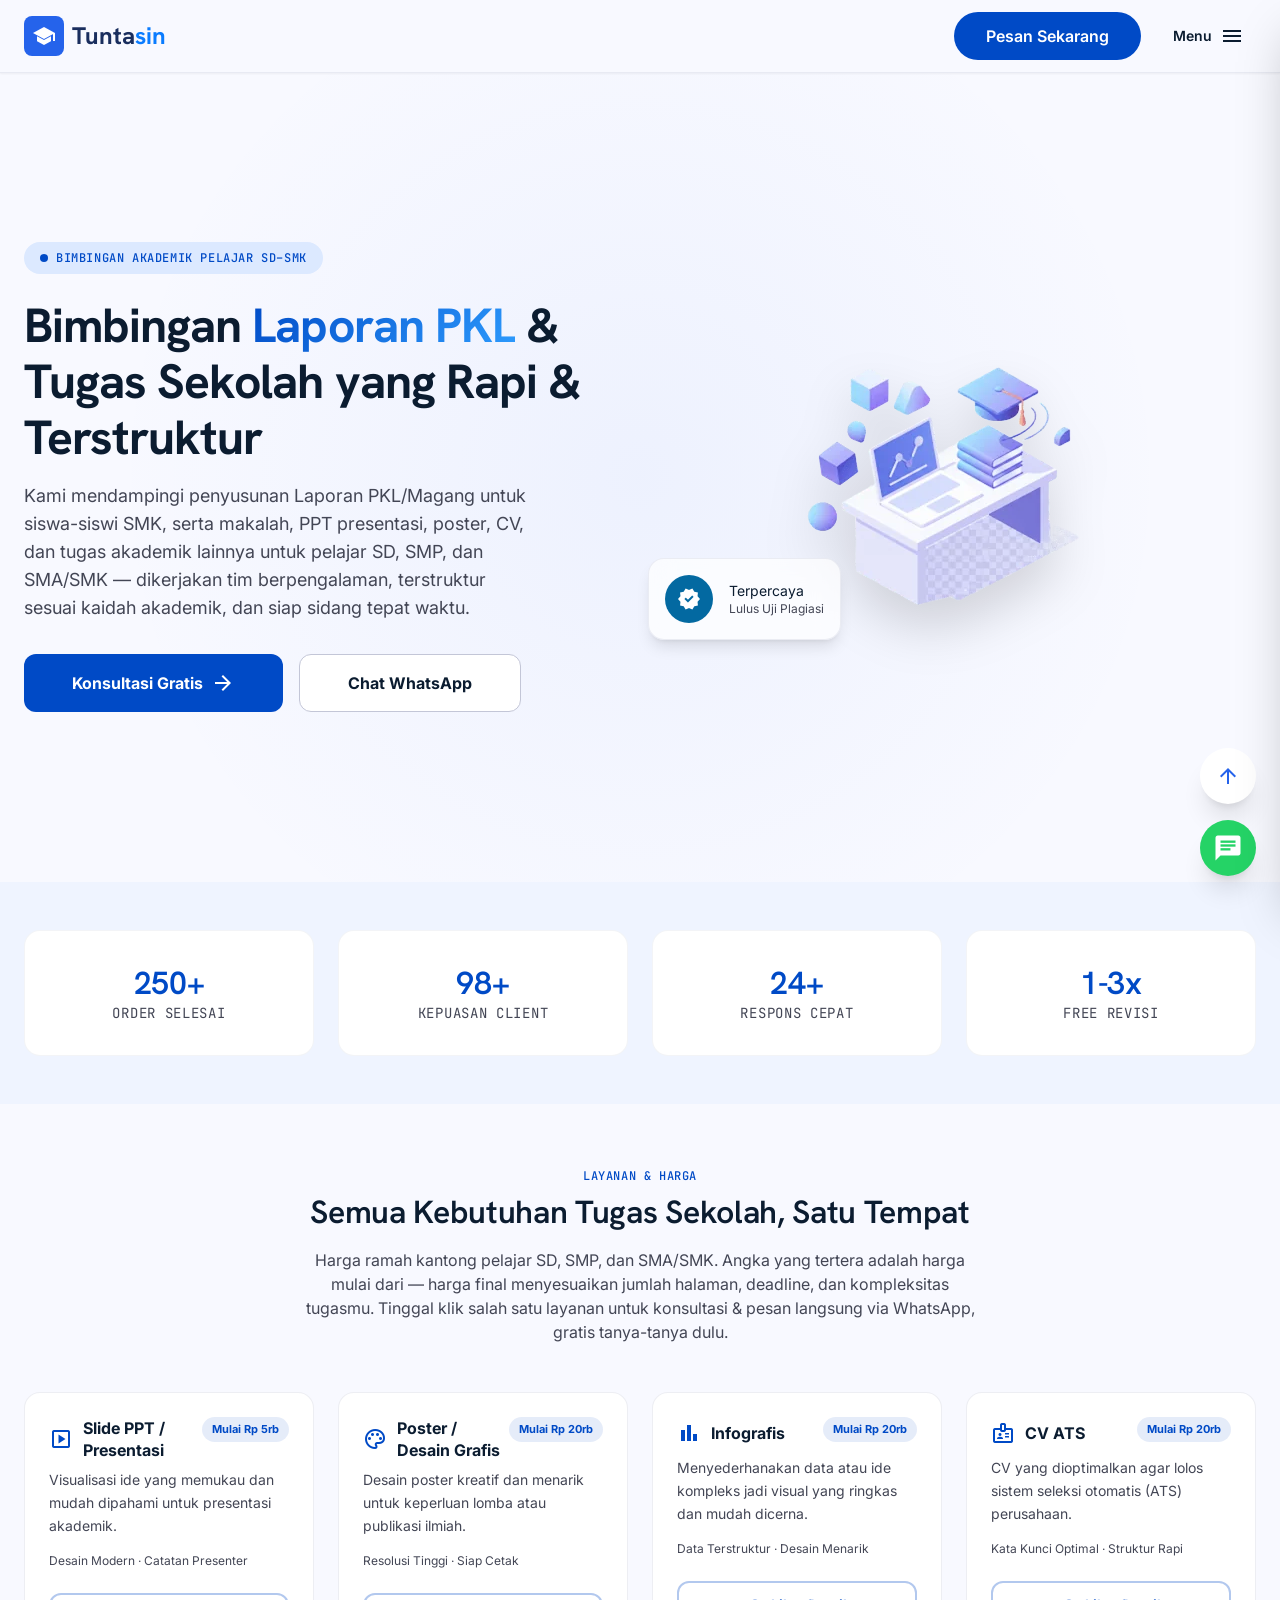
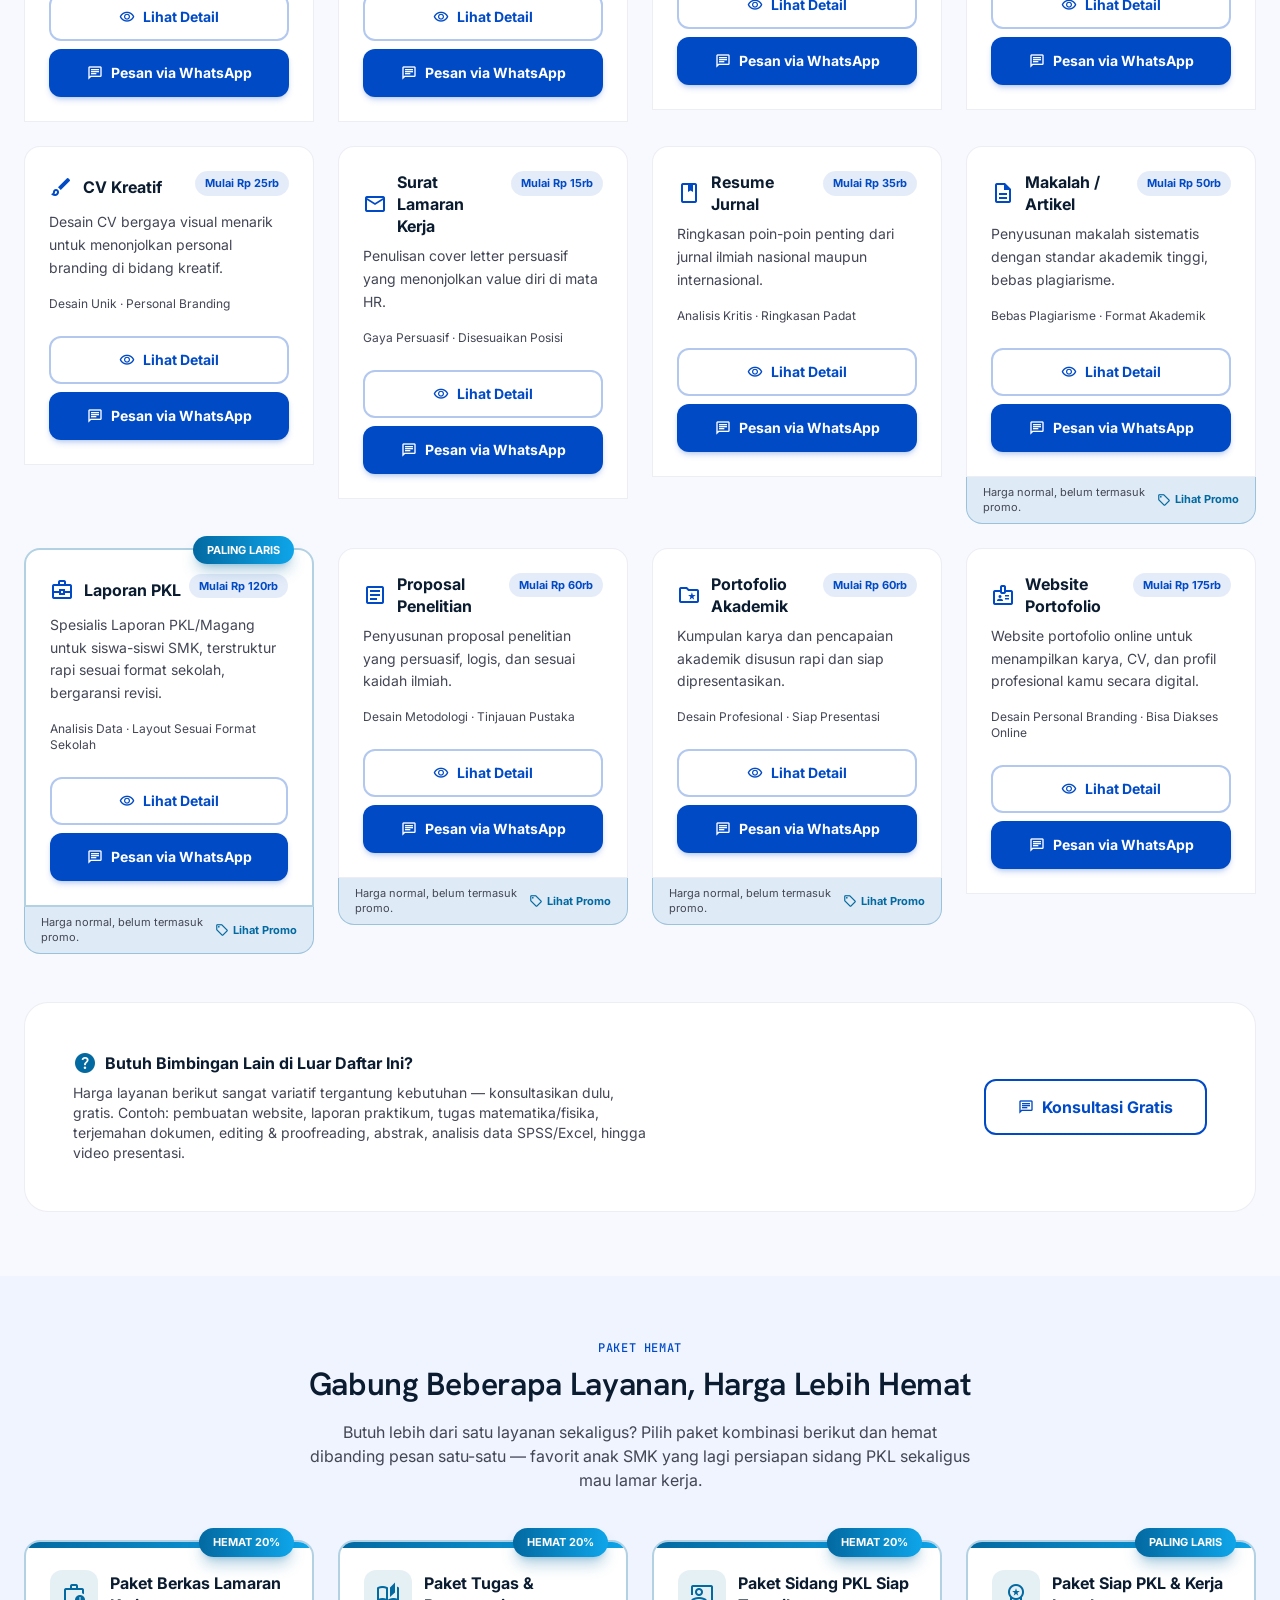
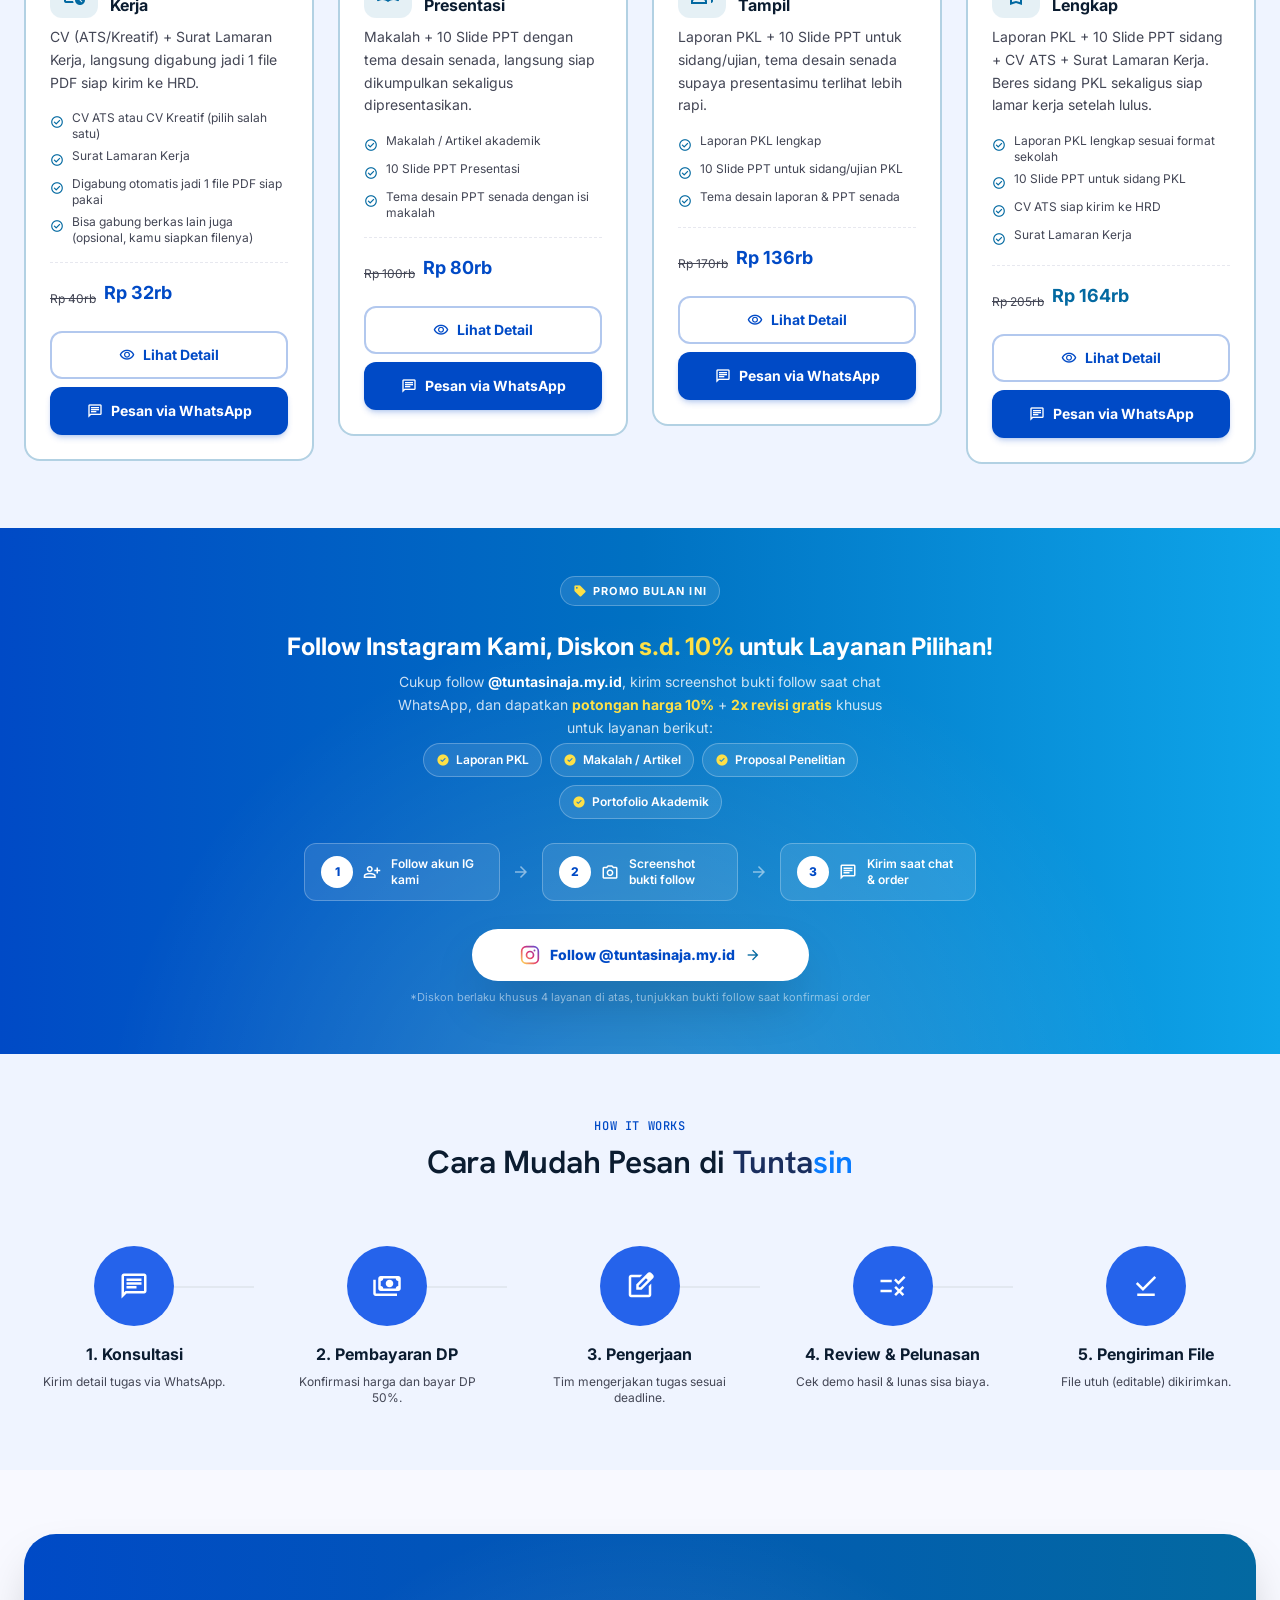
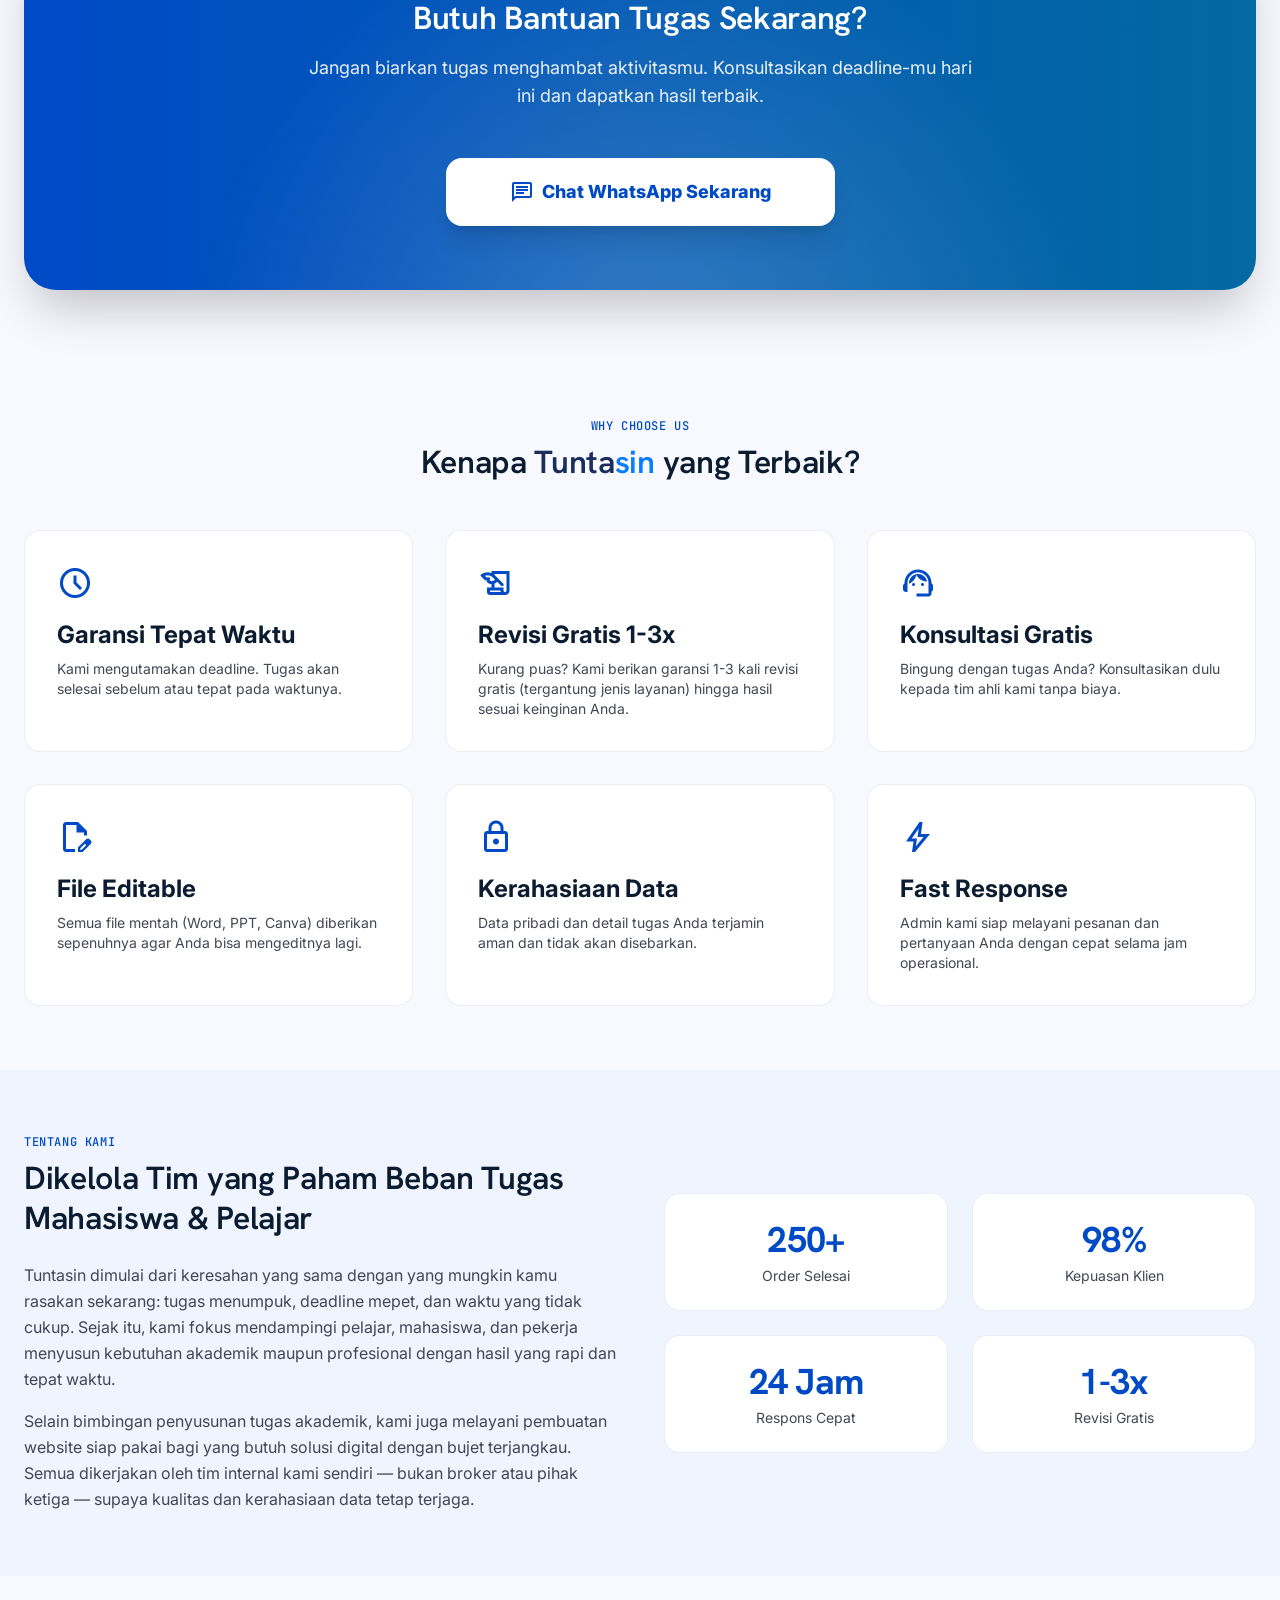
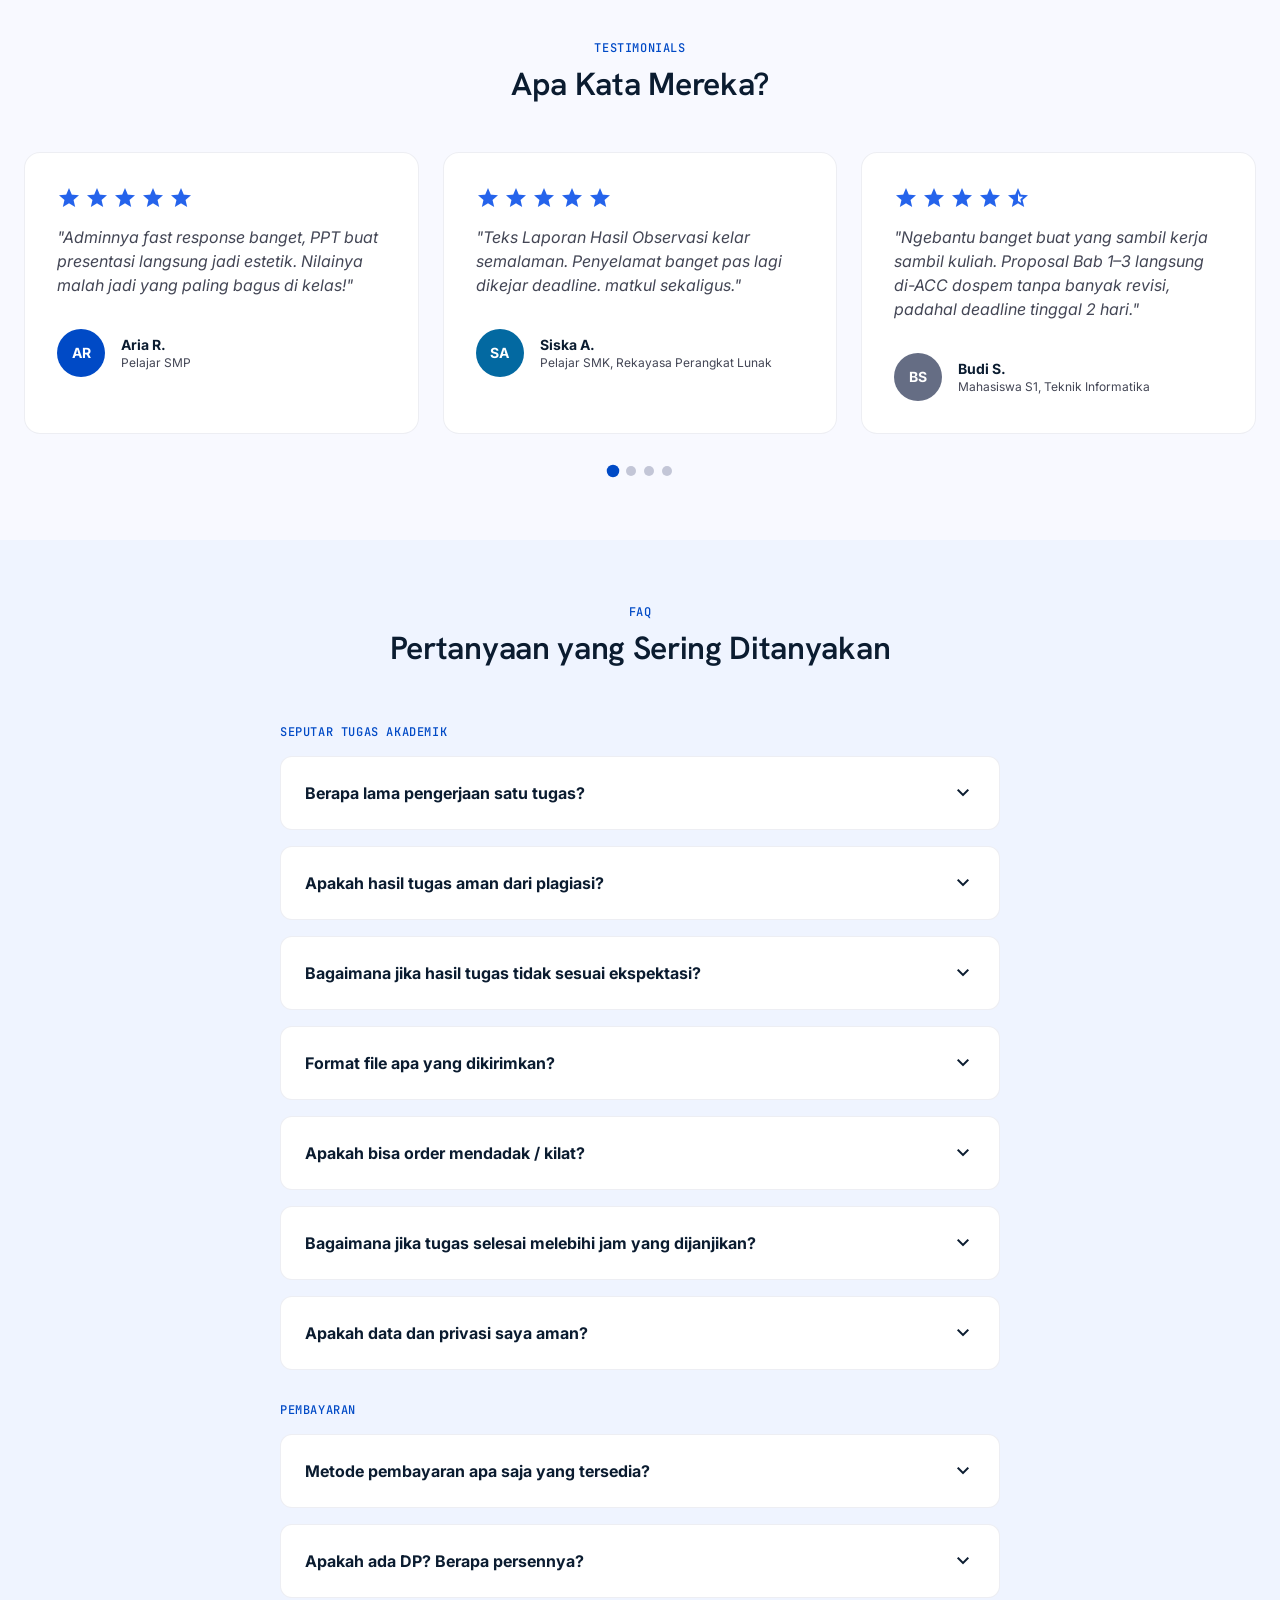
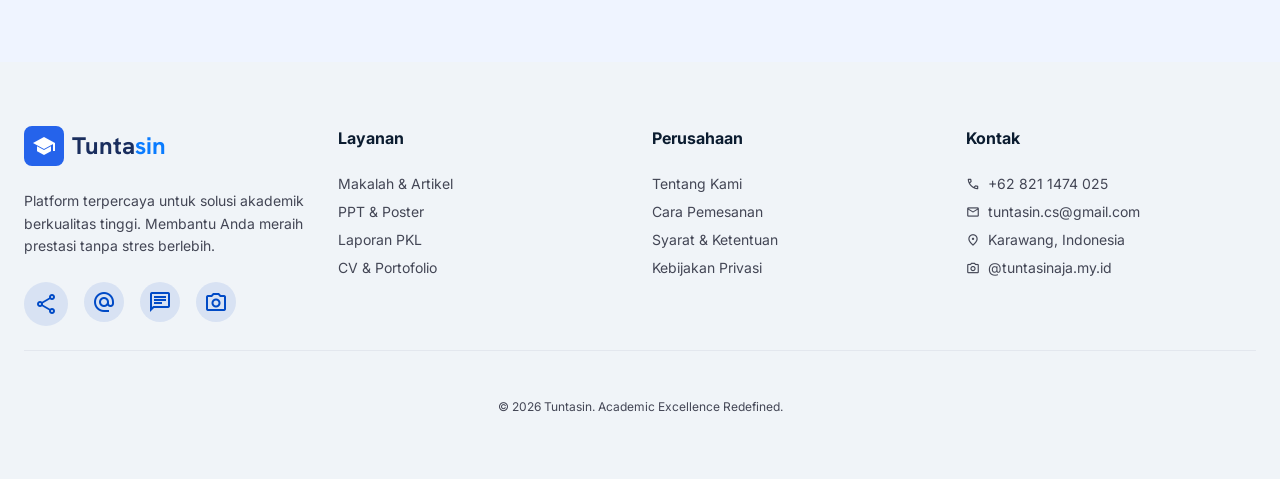
==== commit 4de71674: "update harga" ====
--- a/index.html
+++ b/index.html
@@ -5,9 +5,9 @@
 
     <meta charset="utf-8">
     <meta content="width=device-width, initial-scale=1.0" name="viewport">
-    <title>Tuntasin | Jasa Pengerjaan Tugas Akademik Profesional &amp; Terpercaya</title>
+    <title>Tuntasin | Solusi Akademik &amp; Bimbingan Tugas Profesional</title>
     <meta
-        content="Jasa pengerjaan tugas akademik untuk pelajar SD, SMP, SMA/SMK & mahasiswa. Spesialis Laporan PKL/Magang, Makalah, PPT, Poster, CV, dan lainnya. Cepat, berkualitas, &amp; harga ramah kantong pelajar."
+        content="Solusi akademik dan bimbingan pengerjaan tugas profesional untuk pelajar SD, SMP, SMA/SMK & mahasiswa. Spesialis pendampingan Laporan PKL/Magang, Makalah, PPT, Poster, CV, dan lainnya. Dikerjakan tim berpengalaman, terstruktur, &amp; harga ramah kantong pelajar."
         name="description">
     <meta content="index, follow" name="robots">
     <link href="https://tuntasinaja.my.id/" rel="canonical">
@@ -19,22 +19,22 @@
     <link rel="apple-touch-icon" href="/apple-touch-icon.png?v=3">
 
     <!-- Open Graph -->
-    <meta property="og:title" content="Tuntasin | Jasa Pengerjaan Tugas Akademik Profesional">
+    <meta property="og:title" content="Tuntasin | Solusi Akademik & Bimbingan Tugas Profesional">
     <meta property="og:description"
-        content="Solusi pengerjaan tugas akademik dengan kualitas premium dan garansi tepat waktu.">
+        content="Pendampingan penyusunan tugas akademik dengan kualitas premium dan garansi tepat waktu.">
     <meta property="og:type" content="website">
     <meta property="og:url" content="https://tuntasinaja.my.id/">
     <meta property="og:image" content="https://tuntasinaja.my.id/img/logo_tuntasin.png">
-    <meta property="og:image:alt" content="Tuntasin - Jasa Pengerjaan Tugas Akademik">
+    <meta property="og:image:alt" content="Tuntasin - Solusi Akademik & Bimbingan Tugas Profesional">
     <meta property="og:image:type" content="image/png">
     <meta property="og:site_name" content="Tuntasin">
     <meta property="og:locale" content="id_ID">
 
     <!-- Twitter Card -->
     <meta name="twitter:card" content="summary_large_image">
-    <meta name="twitter:title" content="Tuntasin | Jasa Pengerjaan Tugas Akademik Profesional">
+    <meta name="twitter:title" content="Tuntasin | Solusi Akademik & Bimbingan Tugas Profesional">
     <meta name="twitter:description"
-        content="Solusi pengerjaan tugas akademik dengan kualitas premium dan garansi tepat waktu.">
+        content="Pendampingan penyusunan tugas akademik dengan kualitas premium dan garansi tepat waktu.">
     <meta name="twitter:image" content="https://tuntasinaja.my.id/img/logo_tuntasin.png">
     <!-- Schema Markup (JSON-LD) -->
     <script type="application/ld+json">
@@ -42,13 +42,13 @@
     "@context": "https://schema.org",
     "@type": "LocalBusiness",
     "name": "Tuntasin",
-    "description": "Jasa pengerjaan tugas akademik untuk pelajar SD, SMP, SMA/SMK & mahasiswa, spesialis Laporan PKL/Magang: makalah, PPT, poster, proposal, resume jurnal, CV, dan portofolio.",
+    "description": "Solusi akademik dan bimbingan pengerjaan tugas profesional untuk pelajar SD, SMP, SMA/SMK & mahasiswa, spesialis pendampingan Laporan PKL/Magang: makalah, PPT, poster, proposal, resume jurnal, CV, dan portofolio.",
     "url": "https://tuntasinaja.my.id/",
     "logo": "https://tuntasinaja.my.id/img/logo_tuntasin.png",
     "image": "https://tuntasinaja.my.id/img/logo_tuntasin.png",
     "telephone": "+62-821-1474-025",
     "email": "tuntasin.cs@gmail.com",
-    "priceRange": "Rp25.000 - Rp150.000",
+    "priceRange": "Rp15.000 - Rp175.000",
     "address": {
         "@type": "PostalAddress",
         "addressLocality": "Karawang",
@@ -193,16 +193,18 @@
                 <div class="animate-reveal reveal-visible text-center md:text-left">
                     <div class="inline-flex items-center gap-2 bg-surface-container-high px-4 py-2 rounded-full mb-lg">
                         <span class="flex h-2 w-2 rounded-full bg-primary animate-pulse"></span>
-                        <span class="text-label-caps font-label-caps text-primary uppercase">Partner Tugas Pelajar
-                            SD–SMK</span>
+                        <span class="text-label-caps font-label-caps text-primary uppercase">Bimbingan Akademik
+                            Pelajar SD–SMK</span>
                     </div>
                     <h1 class="font-display-lg text-display-lg-mobile md:text-display-lg text-on-surface mb-md">
-                        Jasa <span class="gradient-text">Laporan PKL</span> & Tugas Sekolah, Beres Tanpa Ribet
+                        Bimbingan <span class="gradient-text">Laporan PKL</span> & Tugas Sekolah yang Rapi &amp;
+                        Terstruktur
                     </h1>
                     <p class="text-body-lg font-body-lg text-on-surface-variant mb-xl max-w-lg mx-auto md:mx-0">
-                        Spesialis Laporan PKL/Magang buat anak SMK, plus makalah, PPT presentasi, poster, CV, dan
-                        tugas sekolah lainnya untuk pelajar SD, SMP, dan SMA/SMK — harga ramah kantong pelajar,
-                        hasil rapi, dan siap sidang tepat waktu.
+                        Kami mendampingi penyusunan Laporan PKL/Magang untuk siswa-siswi SMK, serta makalah, PPT
+                        presentasi, poster, CV, dan tugas akademik lainnya untuk pelajar SD, SMP, dan SMA/SMK —
+                        dikerjakan tim berpengalaman, terstruktur sesuai kaidah akademik, dan siap sidang tepat
+                        waktu.
                     </p>
                     <div class="flex flex-col sm:flex-row gap-md justify-center md:justify-start">
                         <a href="https://wa.me/628211474025?text=Halo%20Tuntasin%2C%20saya%20ingin%20konsultasi%20gratis"
@@ -210,7 +212,7 @@
                             class="bg-primary text-on-primary px-2xl py-4 rounded-xl font-bold flex items-center justify-center gap-2 hover:opacity-90 transition-all">
                             Konsultasi Gratis <span class="material-symbols-outlined">arrow_forward</span>
                         </a>
-                        <a href="https://wa.me/628211474025?text=Halo%20Tuntasin%2C%20saya%20ingin%20konsultasi%20jasa%20pengerjaan%20tugas"
+                        <a href="https://wa.me/628211474025?text=Halo%20Tuntasin%2C%20saya%20ingin%20konsultasi%20bimbingan%20tugas%20akademik"
                             target="_blank"
                             class="bg-surface-container-lowest border border-outline-variant text-on-surface px-2xl py-4 rounded-xl font-bold flex items-center justify-center gap-2 hover:bg-surface-container transition-all">
                             Chat WhatsApp
@@ -712,21 +714,22 @@
                     </div>
                 </div>
 
-                <!-- Jasa Lainnya -->
+                <!-- Layanan Lainnya -->
                 <div class="bg-white rounded-3xl border border-outline-variant/30 p-xl md:p-2xl">
                     <div class="flex flex-col md:flex-row md:items-center md:justify-between gap-lg">
                         <div>
                             <div class="flex items-center gap-2 mb-sm">
                                 <span class="material-symbols-outlined text-secondary"
                                     style="font-variation-settings: 'FILL' 1">help</span>
-                                <p class="font-bold text-on-surface">Butuh Jasa Lain di Luar Daftar Ini?</p>
-                            </div>
-                            <p class="text-body-sm text-on-surface-variant mb-md md:mb-0 max-w-xl">Harga jasa berikut
-                                sangat variatif tergantung kebutuhan — konsultasikan dulu, gratis. Contoh: pembuatan
-                                website, laporan praktikum, tugas matematika/fisika, terjemahan dokumen, editing &amp;
-                                proofreading, abstrak, analisis data SPSS/Excel, hingga video presentasi.</p>
-                        </div>
-                        <a href="https://wa.me/628211474025?text=Halo%20Tuntasin%2C%20saya%20ingin%20konsultasi%20harga%20jasa%20di%20luar%20daftar%20layanan"
+                                <p class="font-bold text-on-surface">Butuh Bimbingan Lain di Luar Daftar Ini?</p>
+                            </div>
+                            <p class="text-body-sm text-on-surface-variant mb-md md:mb-0 max-w-xl">Harga layanan
+                                berikut sangat variatif tergantung kebutuhan — konsultasikan dulu, gratis. Contoh:
+                                pembuatan website, laporan praktikum, tugas matematika/fisika, terjemahan dokumen,
+                                editing &amp; proofreading, abstrak, analisis data SPSS/Excel, hingga video
+                                presentasi.</p>
+                        </div>
+                        <a href="https://wa.me/628211474025?text=Halo%20Tuntasin%2C%20saya%20ingin%20konsultasi%20harga%20layanan%20di%20luar%20daftar%20layanan"
                             target="_blank"
                             class="flex-shrink-0 py-3.5 px-xl rounded-xl border-2 border-primary text-primary font-bold hover:bg-primary hover:text-white transition-all text-center flex items-center justify-center gap-2 whitespace-nowrap">
                             <span class="material-symbols-outlined text-base">chat</span> Konsultasi Gratis
@@ -1241,12 +1244,12 @@
                             Beban Tugas Mahasiswa & Pelajar</h3>
                         <p class="text-body-md text-on-surface-variant mb-md leading-relaxed">Tuntasin dimulai dari
                             keresahan yang sama dengan yang mungkin kamu rasakan sekarang: tugas menumpuk, deadline
-                            mepet, dan waktu yang tidak cukup. Sejak itu, kami fokus membantu pelajar, mahasiswa, dan
-                            pekerja menyelesaikan kebutuhan akademik maupun profesional dengan hasil yang rapi dan
+                            mepet, dan waktu yang tidak cukup. Sejak itu, kami fokus mendampingi pelajar, mahasiswa,
+                            dan pekerja menyusun kebutuhan akademik maupun profesional dengan hasil yang rapi dan
                             tepat waktu.</p>
-                        <p class="text-body-md text-on-surface-variant leading-relaxed">Selain jasa pengerjaan tugas,
-                            kami juga melayani pembuatan website siap pakai bagi yang butuh solusi digital
-                            dengan bujet terjangkau. Semua dikerjakan oleh tim internal kami sendiri — bukan
+                        <p class="text-body-md text-on-surface-variant leading-relaxed">Selain bimbingan penyusunan
+                            tugas akademik, kami juga melayani pembuatan website siap pakai bagi yang butuh solusi
+                            digital dengan bujet terjangkau. Semua dikerjakan oleh tim internal kami sendiri — bukan
                             broker atau pihak ketiga — supaya kualitas dan kerahasiaan data tetap terjaga.</p>
                     </div>
                     <div class="grid grid-cols-2 gap-lg">
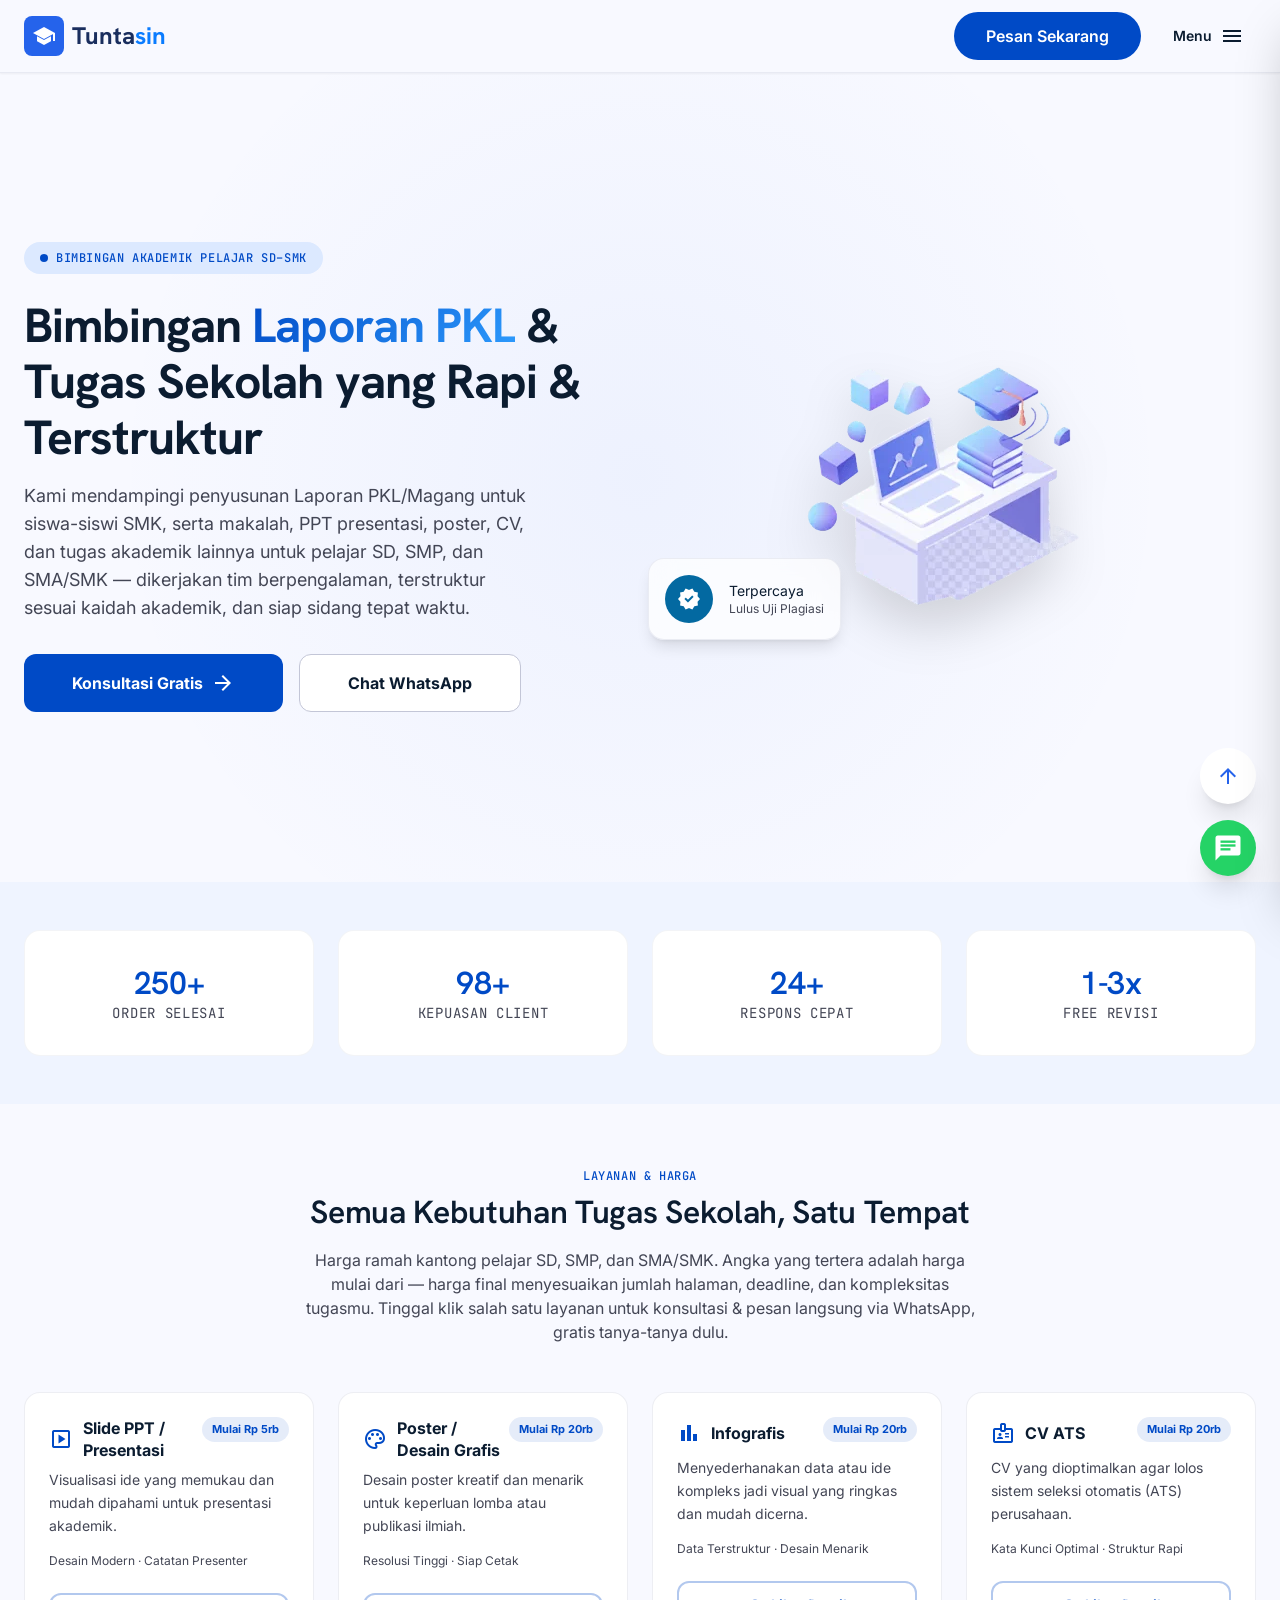
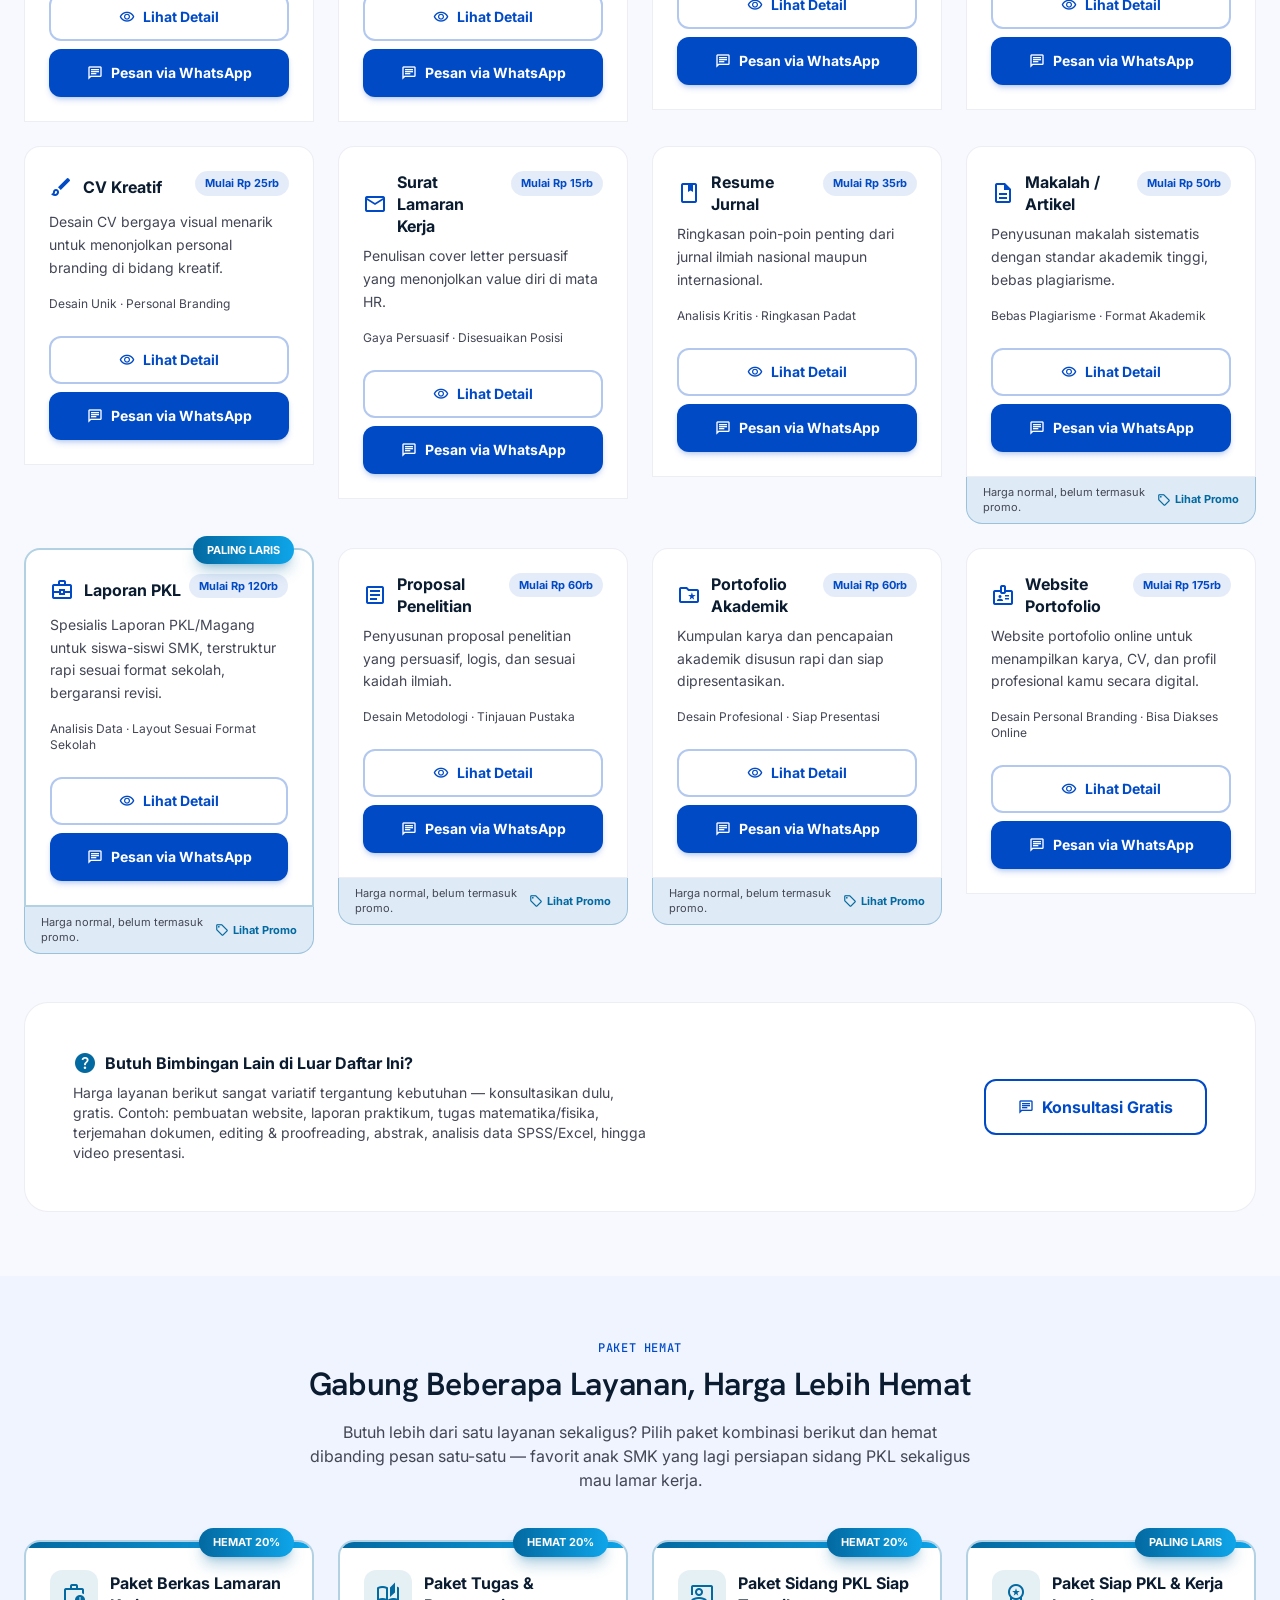
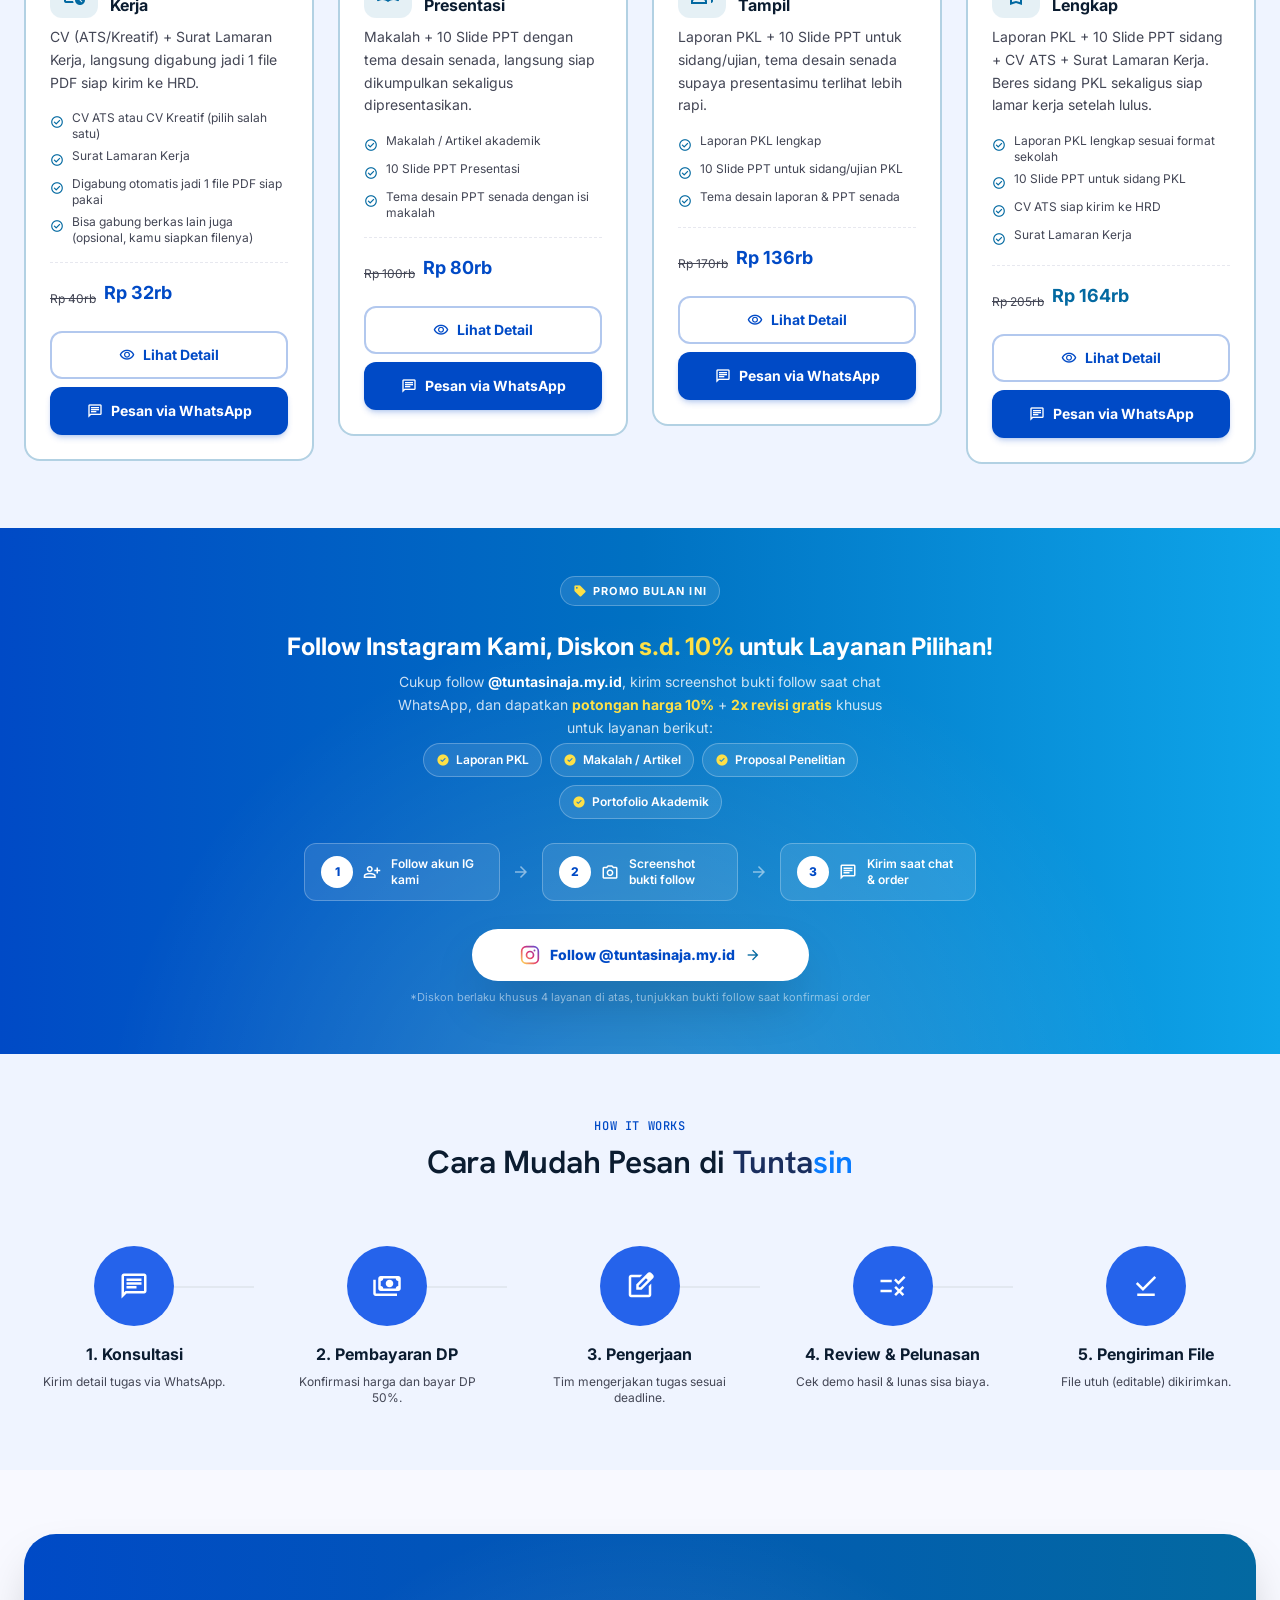
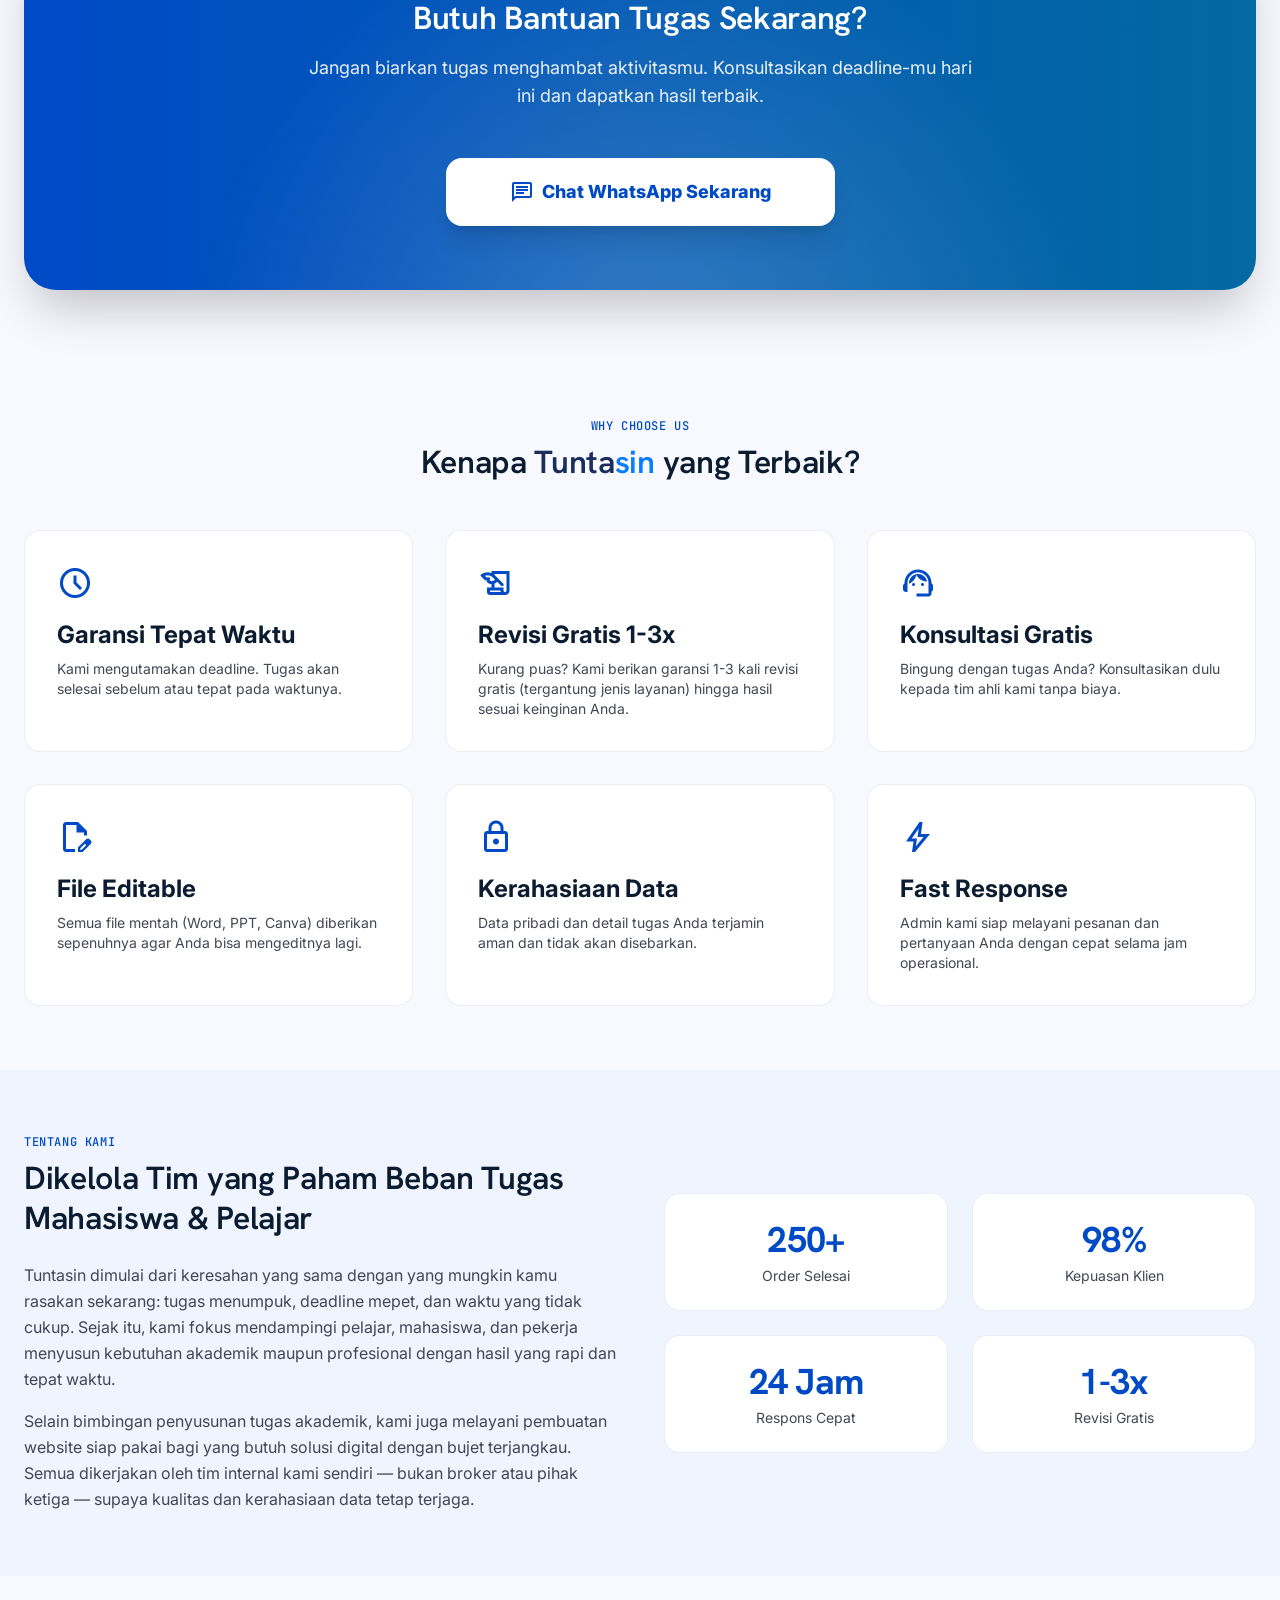
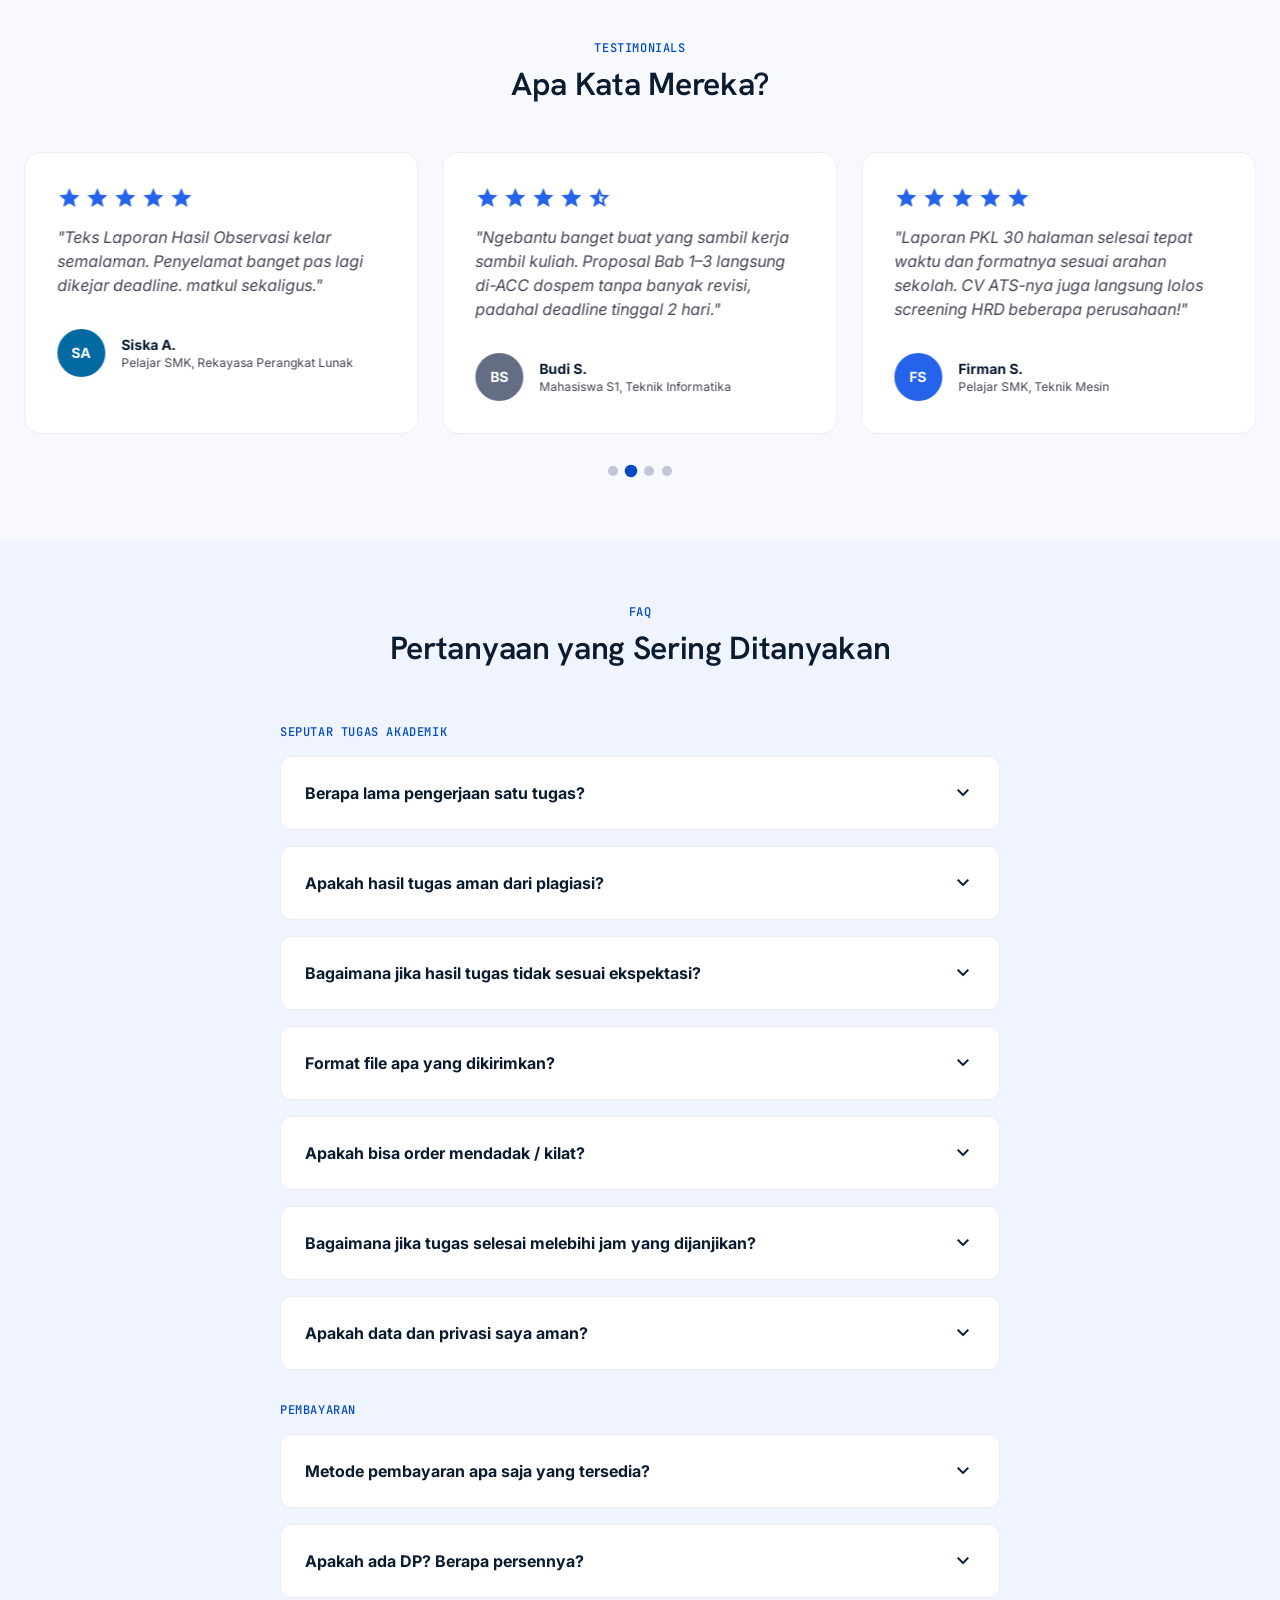
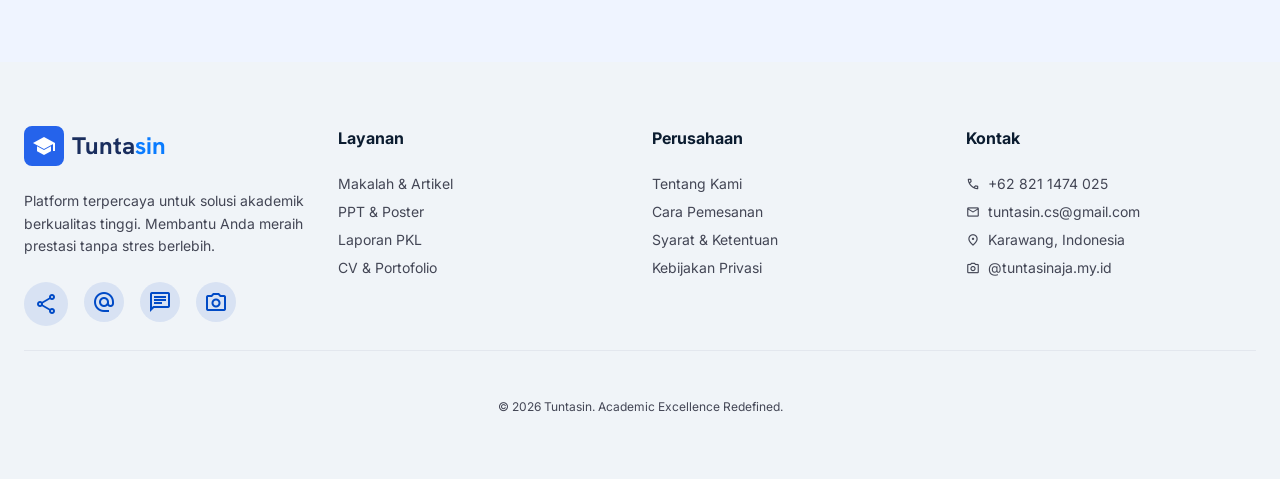
==== commit 0cafb603: "update harga" ====
--- a/index.html
+++ b/index.html
@@ -170,7 +170,7 @@
             </a>
             <a href="#qna"
                 class="mobile-nav-link flex items-center gap-3 px-md py-3 rounded-xl text-on-surface-variant hover:bg-surface-container hover:text-primary transition-all">
-                <span class="material-symbols-outlined text-sm">quiz</span> QnA
+                <span class="material-symbols-outlined text-sm">quiz</span> FAQ
             </a>
             <a href="#contact"
                 class="mobile-nav-link flex items-center gap-3 px-md py-3 rounded-xl text-on-surface-variant hover:bg-surface-container hover:text-primary transition-all">
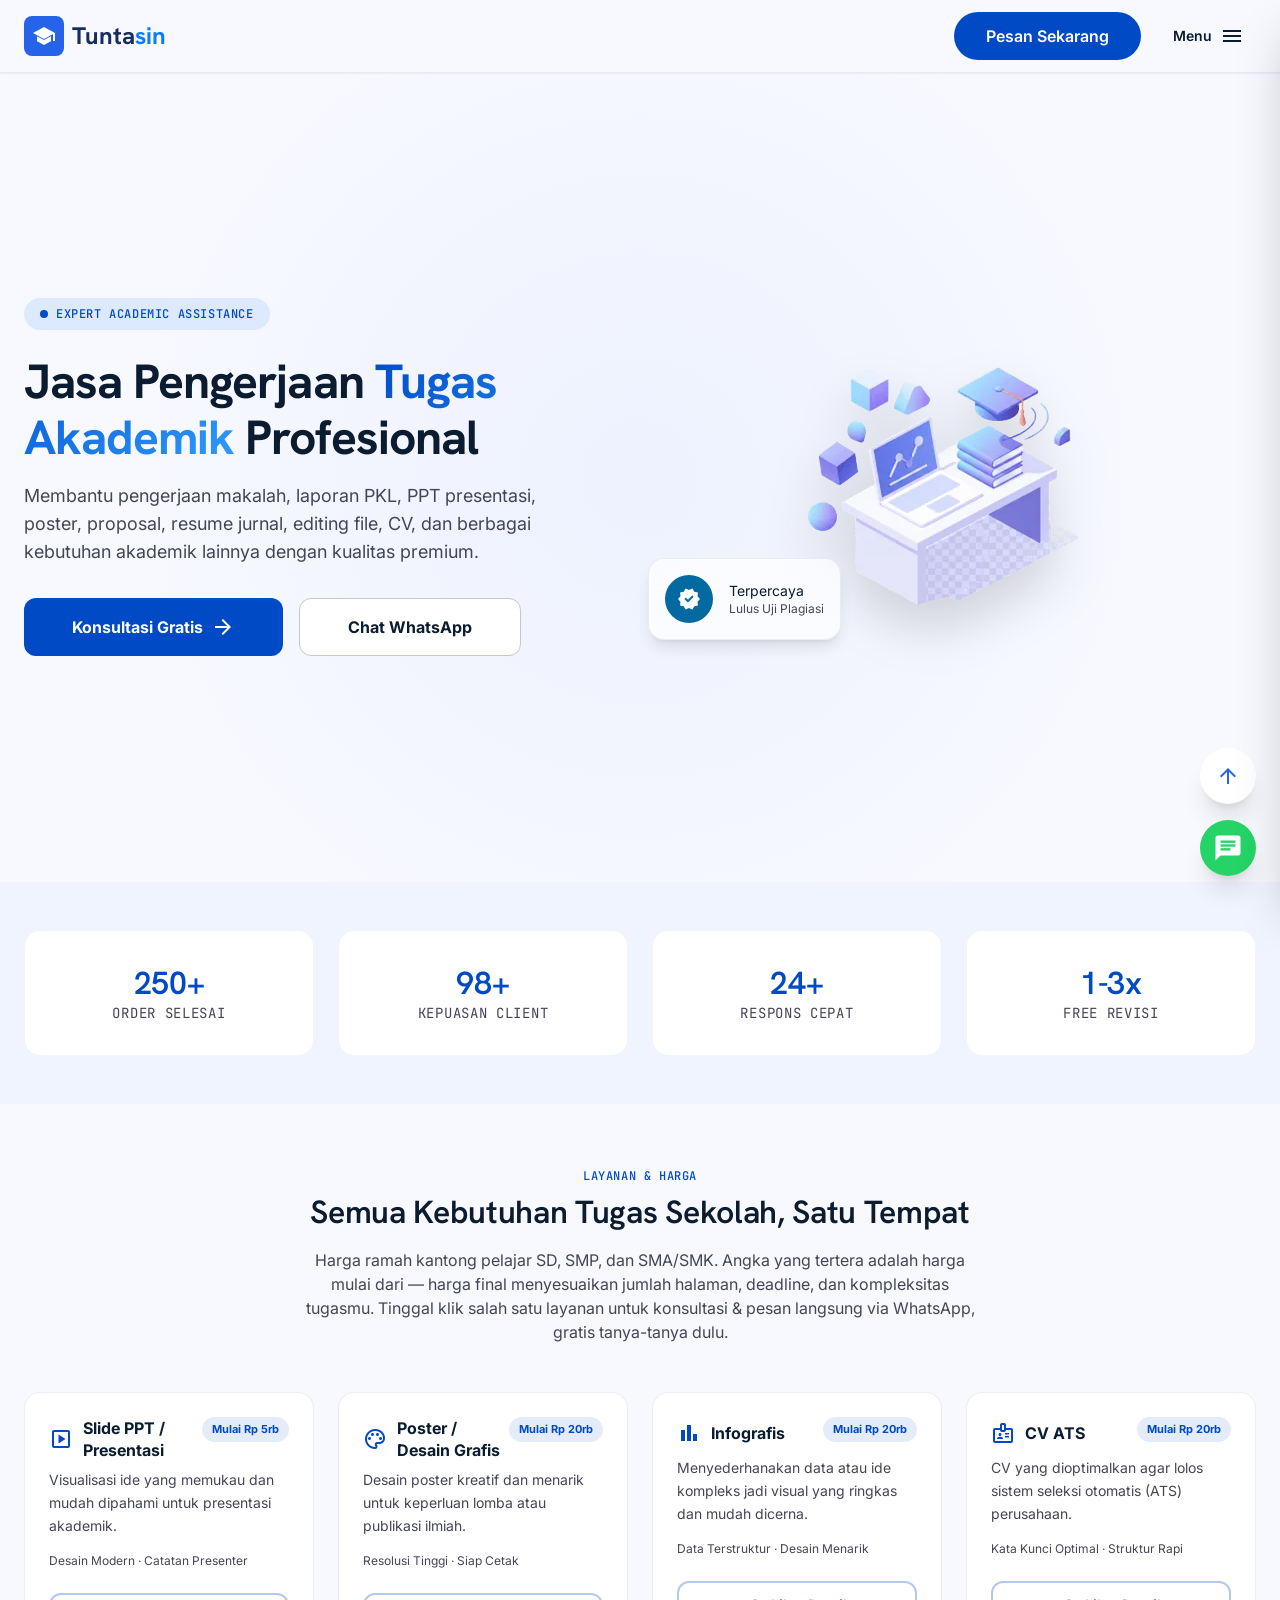
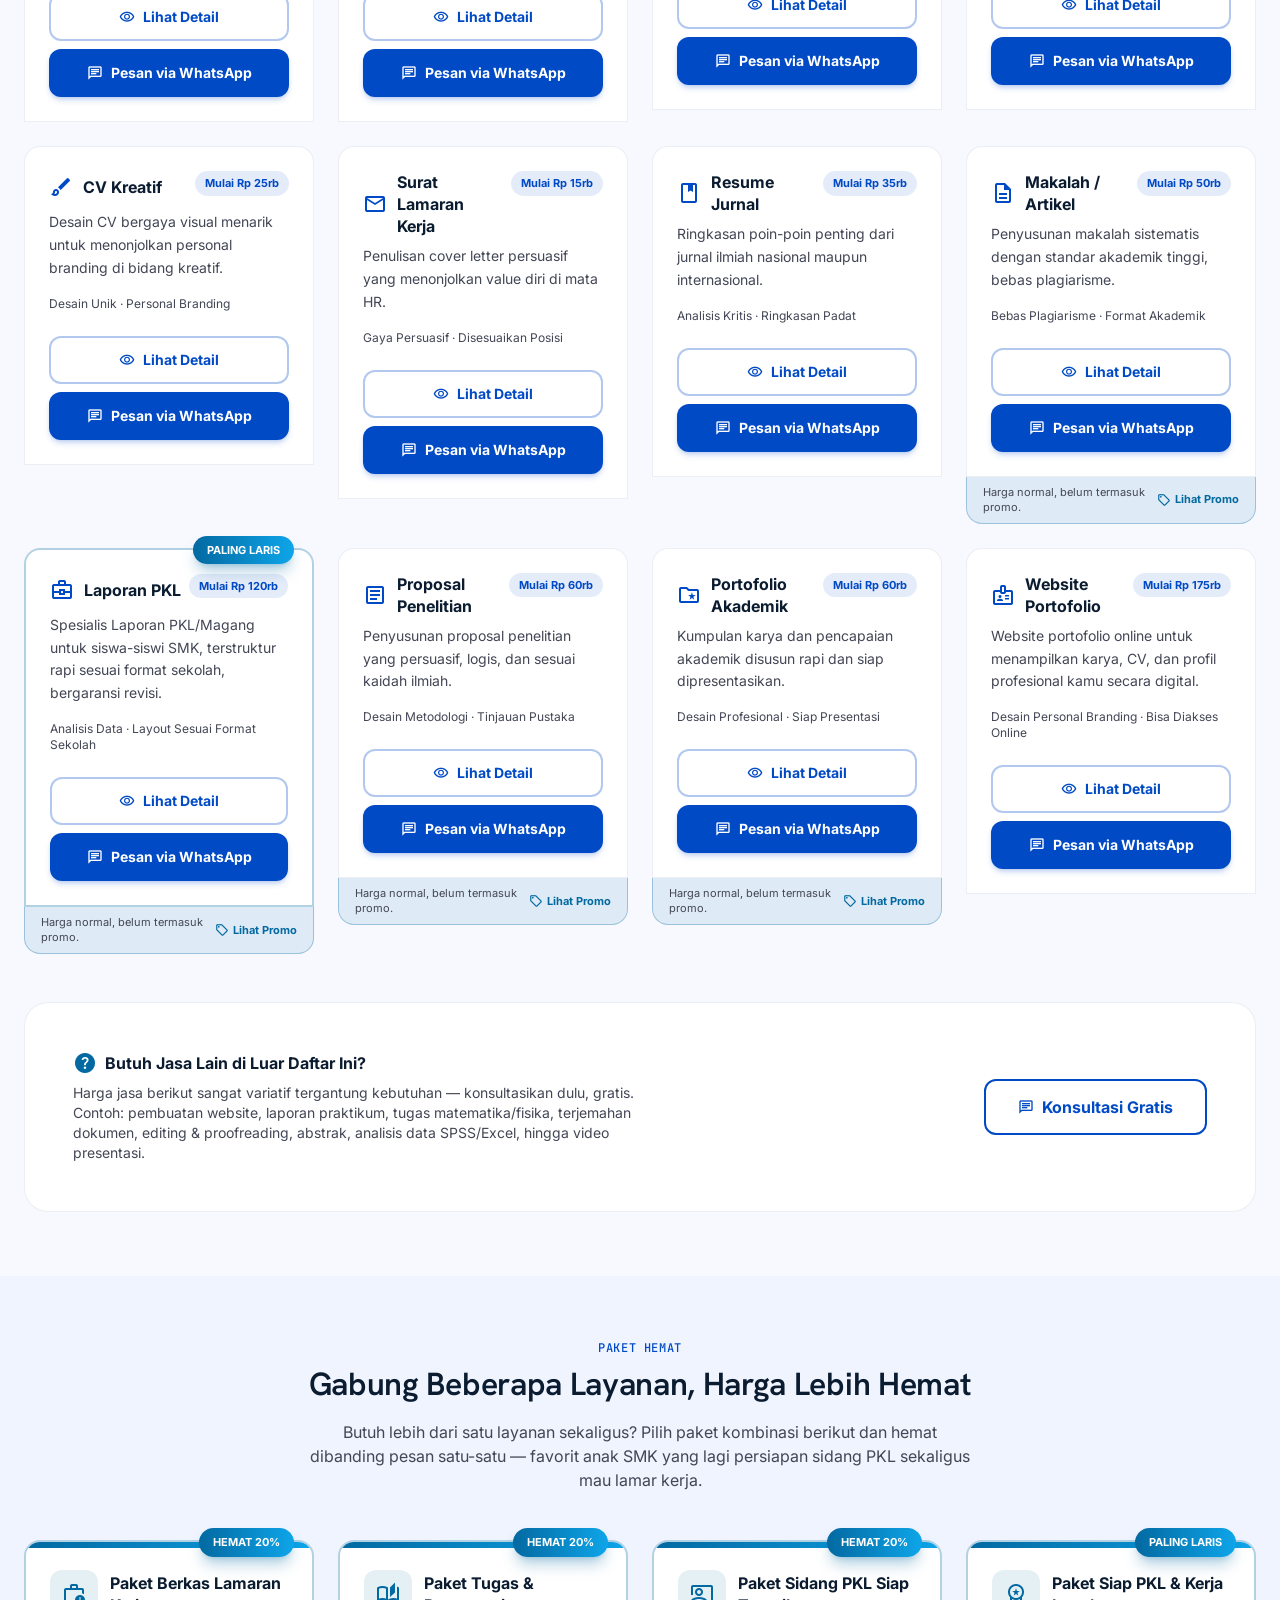
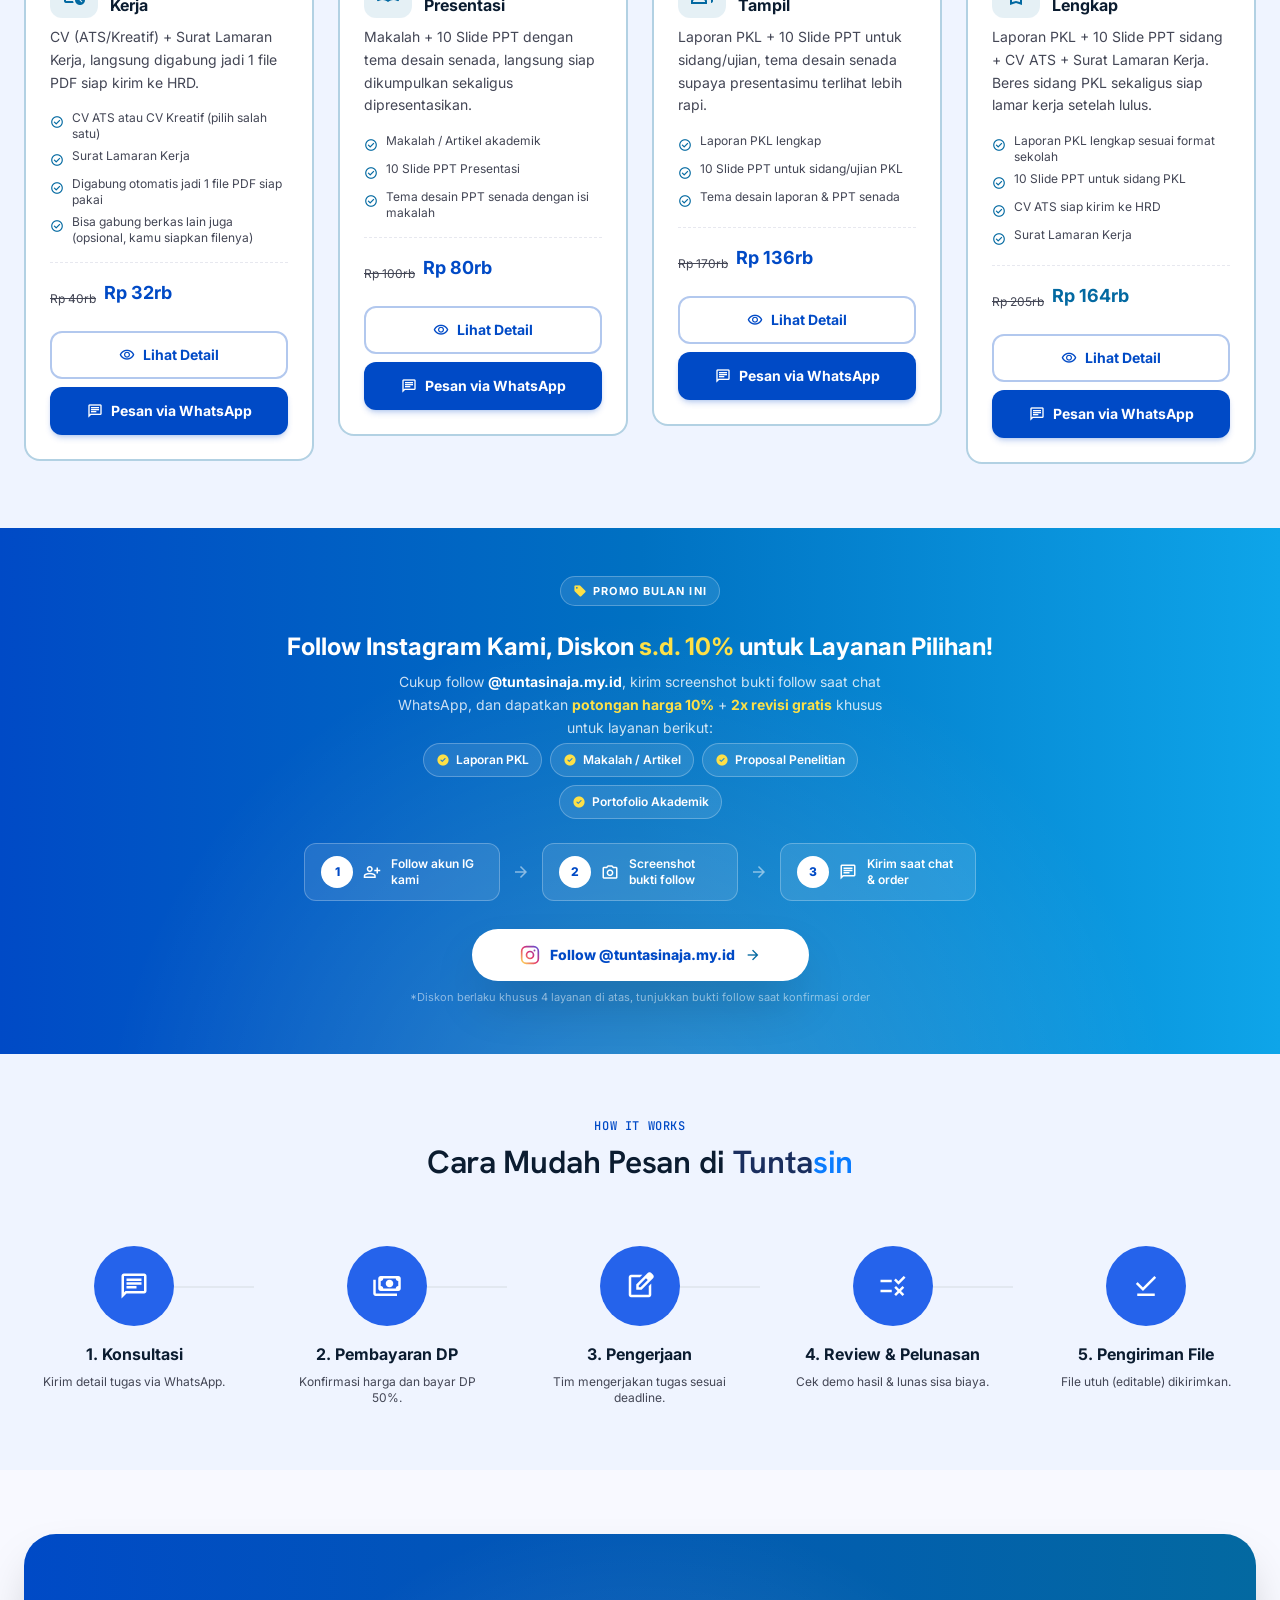
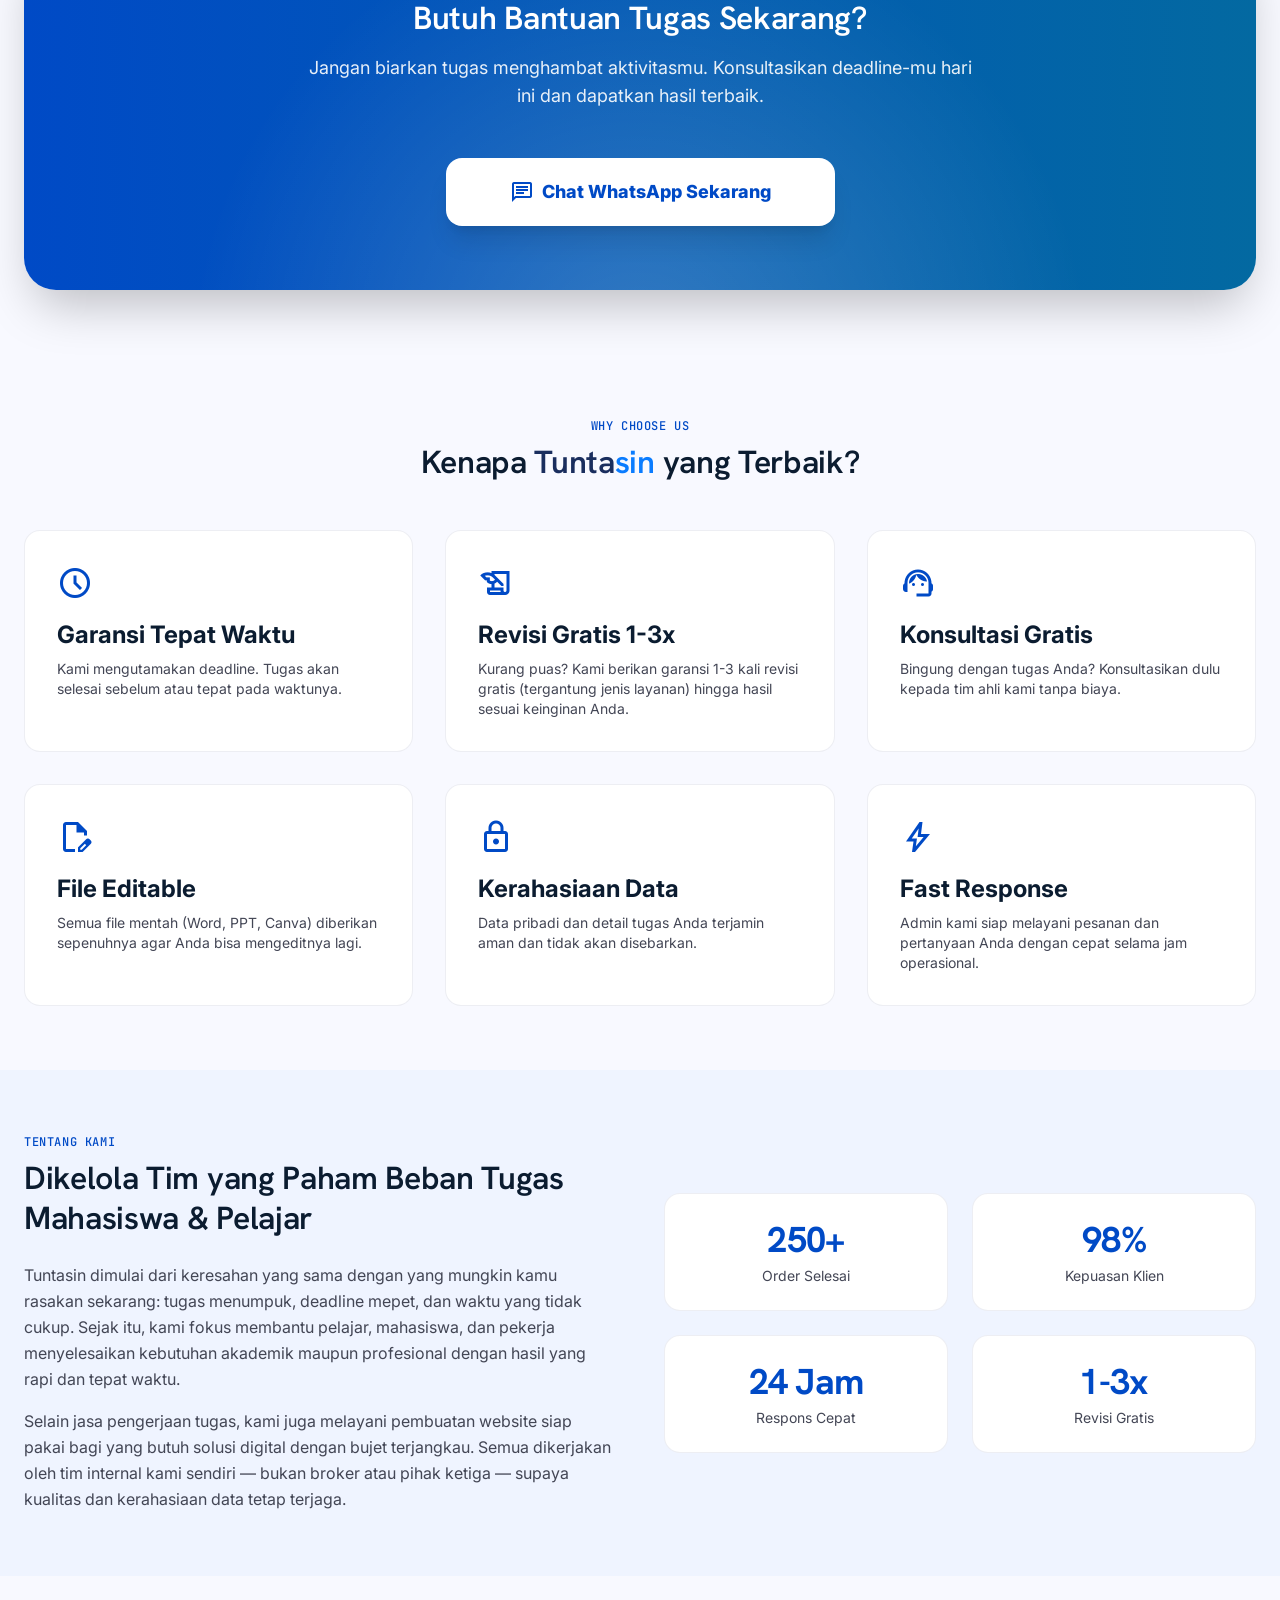
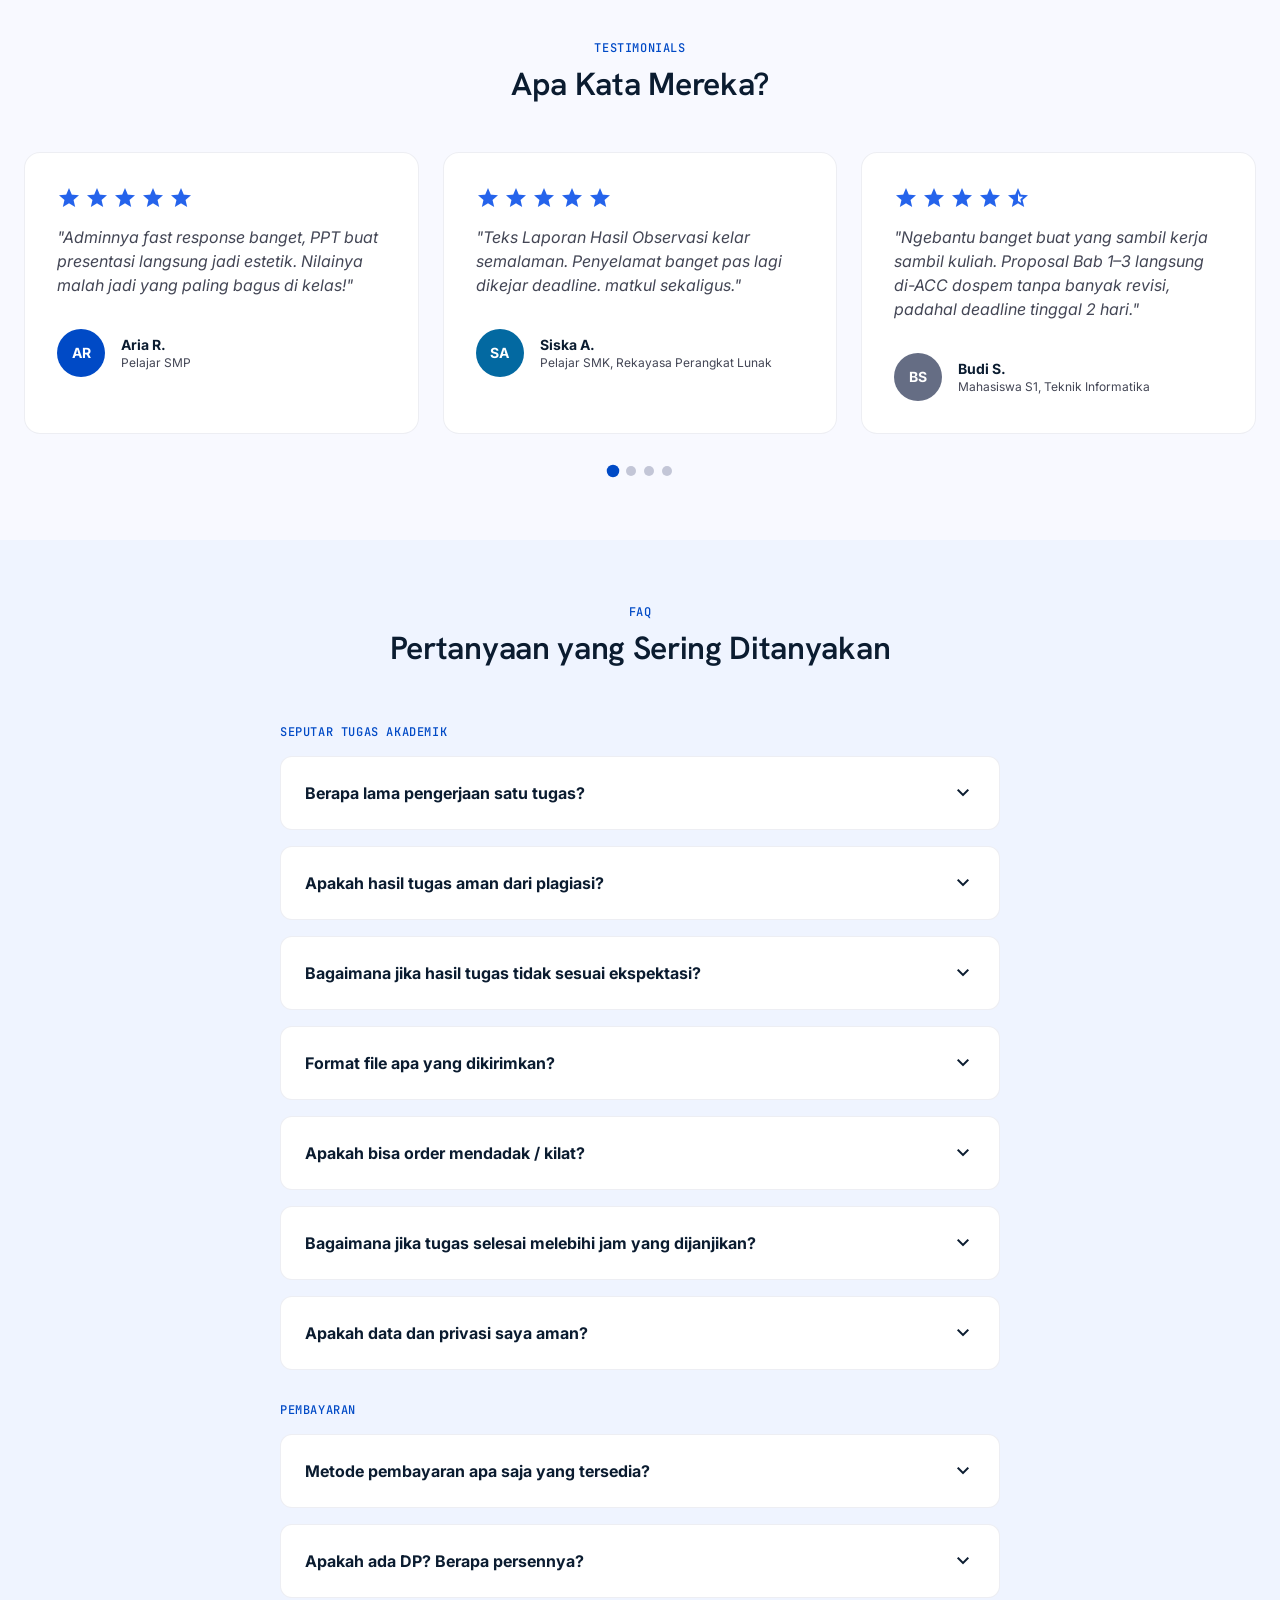
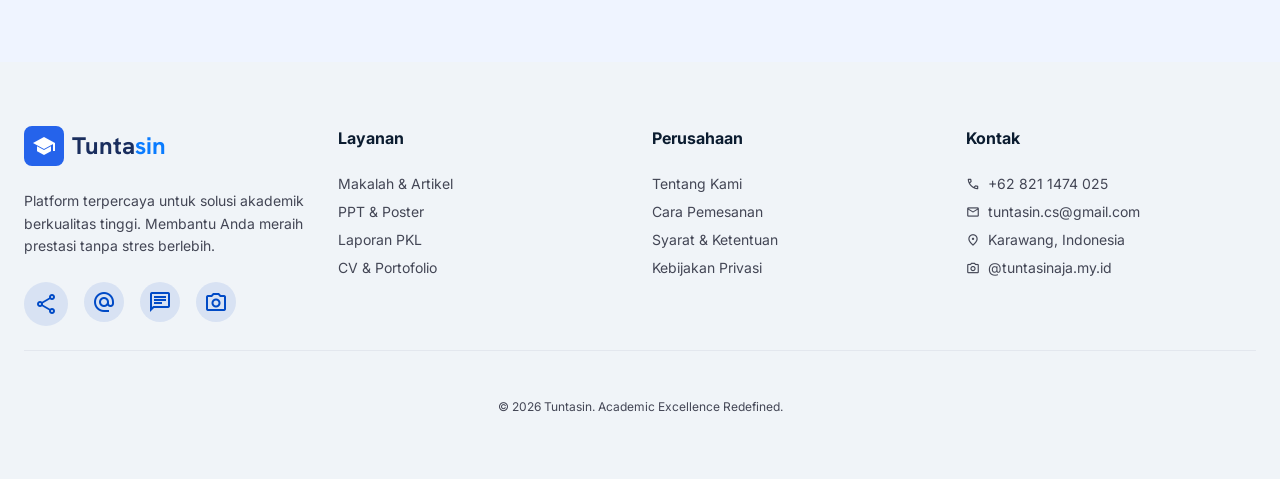
==== commit afce348e: "update harga" ====
--- a/index.html
+++ b/index.html
@@ -5,9 +5,9 @@
 
     <meta charset="utf-8">
     <meta content="width=device-width, initial-scale=1.0" name="viewport">
-    <title>Tuntasin | Solusi Akademik &amp; Bimbingan Tugas Profesional</title>
+    <title>Tuntasin | Jasa Pengerjaan Tugas Akademik Profesional &amp; Terpercaya</title>
     <meta
-        content="Solusi akademik dan bimbingan pengerjaan tugas profesional untuk pelajar SD, SMP, SMA/SMK & mahasiswa. Spesialis pendampingan Laporan PKL/Magang, Makalah, PPT, Poster, CV, dan lainnya. Dikerjakan tim berpengalaman, terstruktur, &amp; harga ramah kantong pelajar."
+        content="Jasa pengerjaan tugas akademik profesional untuk mahasiswa & pelajar. Makalah, Laporan PKL, PPT, Poster, Proposal, dan lainnya. Cepat, berkualitas, &amp; terpercaya."
         name="description">
     <meta content="index, follow" name="robots">
     <link href="https://tuntasinaja.my.id/" rel="canonical">
@@ -19,22 +19,22 @@
     <link rel="apple-touch-icon" href="/apple-touch-icon.png?v=3">
 
     <!-- Open Graph -->
-    <meta property="og:title" content="Tuntasin | Solusi Akademik & Bimbingan Tugas Profesional">
+    <meta property="og:title" content="Tuntasin | Jasa Pengerjaan Tugas Akademik Profesional">
     <meta property="og:description"
-        content="Pendampingan penyusunan tugas akademik dengan kualitas premium dan garansi tepat waktu.">
+        content="Solusi pengerjaan tugas akademik dengan kualitas premium dan garansi tepat waktu.">
     <meta property="og:type" content="website">
     <meta property="og:url" content="https://tuntasinaja.my.id/">
     <meta property="og:image" content="https://tuntasinaja.my.id/img/logo_tuntasin.png">
-    <meta property="og:image:alt" content="Tuntasin - Solusi Akademik & Bimbingan Tugas Profesional">
+    <meta property="og:image:alt" content="Tuntasin - Jasa Pengerjaan Tugas Akademik">
     <meta property="og:image:type" content="image/png">
     <meta property="og:site_name" content="Tuntasin">
     <meta property="og:locale" content="id_ID">
 
     <!-- Twitter Card -->
     <meta name="twitter:card" content="summary_large_image">
-    <meta name="twitter:title" content="Tuntasin | Solusi Akademik & Bimbingan Tugas Profesional">
+    <meta name="twitter:title" content="Tuntasin | Jasa Pengerjaan Tugas Akademik Profesional">
     <meta name="twitter:description"
-        content="Pendampingan penyusunan tugas akademik dengan kualitas premium dan garansi tepat waktu.">
+        content="Solusi pengerjaan tugas akademik dengan kualitas premium dan garansi tepat waktu.">
     <meta name="twitter:image" content="https://tuntasinaja.my.id/img/logo_tuntasin.png">
     <!-- Schema Markup (JSON-LD) -->
     <script type="application/ld+json">
@@ -42,7 +42,7 @@
     "@context": "https://schema.org",
     "@type": "LocalBusiness",
     "name": "Tuntasin",
-    "description": "Solusi akademik dan bimbingan pengerjaan tugas profesional untuk pelajar SD, SMP, SMA/SMK & mahasiswa, spesialis pendampingan Laporan PKL/Magang: makalah, PPT, poster, proposal, resume jurnal, CV, dan portofolio.",
+    "description": "Jasa pengerjaan tugas akademik untuk mahasiswa & pelajar: makalah, laporan PKL, PPT, poster, proposal, resume jurnal, CV, dan portofolio.",
     "url": "https://tuntasinaja.my.id/",
     "logo": "https://tuntasinaja.my.id/img/logo_tuntasin.png",
     "image": "https://tuntasinaja.my.id/img/logo_tuntasin.png",
@@ -193,18 +193,16 @@
                 <div class="animate-reveal reveal-visible text-center md:text-left">
                     <div class="inline-flex items-center gap-2 bg-surface-container-high px-4 py-2 rounded-full mb-lg">
                         <span class="flex h-2 w-2 rounded-full bg-primary animate-pulse"></span>
-                        <span class="text-label-caps font-label-caps text-primary uppercase">Bimbingan Akademik
-                            Pelajar SD–SMK</span>
+                        <span class="text-label-caps font-label-caps text-primary uppercase">Expert Academic
+                            Assistance</span>
                     </div>
                     <h1 class="font-display-lg text-display-lg-mobile md:text-display-lg text-on-surface mb-md">
-                        Bimbingan <span class="gradient-text">Laporan PKL</span> & Tugas Sekolah yang Rapi &amp;
-                        Terstruktur
+                        Jasa Pengerjaan <span class="gradient-text">Tugas Akademik</span> Profesional
                     </h1>
                     <p class="text-body-lg font-body-lg text-on-surface-variant mb-xl max-w-lg mx-auto md:mx-0">
-                        Kami mendampingi penyusunan Laporan PKL/Magang untuk siswa-siswi SMK, serta makalah, PPT
-                        presentasi, poster, CV, dan tugas akademik lainnya untuk pelajar SD, SMP, dan SMA/SMK —
-                        dikerjakan tim berpengalaman, terstruktur sesuai kaidah akademik, dan siap sidang tepat
-                        waktu.
+                        Membantu pengerjaan makalah, laporan PKL, PPT presentasi, poster, proposal, resume jurnal,
+                        editing file, CV,
+                        dan berbagai kebutuhan akademik lainnya dengan kualitas premium.
                     </p>
                     <div class="flex flex-col sm:flex-row gap-md justify-center md:justify-start">
                         <a href="https://wa.me/628211474025?text=Halo%20Tuntasin%2C%20saya%20ingin%20konsultasi%20gratis"
@@ -212,7 +210,7 @@
                             class="bg-primary text-on-primary px-2xl py-4 rounded-xl font-bold flex items-center justify-center gap-2 hover:opacity-90 transition-all">
                             Konsultasi Gratis <span class="material-symbols-outlined">arrow_forward</span>
                         </a>
-                        <a href="https://wa.me/628211474025?text=Halo%20Tuntasin%2C%20saya%20ingin%20konsultasi%20bimbingan%20tugas%20akademik"
+                        <a href="https://wa.me/628211474025?text=Halo%20Tuntasin%2C%20saya%20ingin%20konsultasi%20jasa%20pengerjaan%20tugas"
                             target="_blank"
                             class="bg-surface-container-lowest border border-outline-variant text-on-surface px-2xl py-4 rounded-xl font-bold flex items-center justify-center gap-2 hover:bg-surface-container transition-all">
                             Chat WhatsApp
@@ -714,22 +712,21 @@
                     </div>
                 </div>
 
-                <!-- Layanan Lainnya -->
+                <!-- Jasa Lainnya -->
                 <div class="bg-white rounded-3xl border border-outline-variant/30 p-xl md:p-2xl">
                     <div class="flex flex-col md:flex-row md:items-center md:justify-between gap-lg">
                         <div>
                             <div class="flex items-center gap-2 mb-sm">
                                 <span class="material-symbols-outlined text-secondary"
                                     style="font-variation-settings: 'FILL' 1">help</span>
-                                <p class="font-bold text-on-surface">Butuh Bimbingan Lain di Luar Daftar Ini?</p>
-                            </div>
-                            <p class="text-body-sm text-on-surface-variant mb-md md:mb-0 max-w-xl">Harga layanan
-                                berikut sangat variatif tergantung kebutuhan — konsultasikan dulu, gratis. Contoh:
-                                pembuatan website, laporan praktikum, tugas matematika/fisika, terjemahan dokumen,
-                                editing &amp; proofreading, abstrak, analisis data SPSS/Excel, hingga video
-                                presentasi.</p>
-                        </div>
-                        <a href="https://wa.me/628211474025?text=Halo%20Tuntasin%2C%20saya%20ingin%20konsultasi%20harga%20layanan%20di%20luar%20daftar%20layanan"
+                                <p class="font-bold text-on-surface">Butuh Jasa Lain di Luar Daftar Ini?</p>
+                            </div>
+                            <p class="text-body-sm text-on-surface-variant mb-md md:mb-0 max-w-xl">Harga jasa berikut
+                                sangat variatif tergantung kebutuhan — konsultasikan dulu, gratis. Contoh: pembuatan
+                                website, laporan praktikum, tugas matematika/fisika, terjemahan dokumen, editing &amp;
+                                proofreading, abstrak, analisis data SPSS/Excel, hingga video presentasi.</p>
+                        </div>
+                        <a href="https://wa.me/628211474025?text=Halo%20Tuntasin%2C%20saya%20ingin%20konsultasi%20harga%20jasa%20di%20luar%20daftar%20layanan"
                             target="_blank"
                             class="flex-shrink-0 py-3.5 px-xl rounded-xl border-2 border-primary text-primary font-bold hover:bg-primary hover:text-white transition-all text-center flex items-center justify-center gap-2 whitespace-nowrap">
                             <span class="material-symbols-outlined text-base">chat</span> Konsultasi Gratis
@@ -1244,12 +1241,12 @@
                             Beban Tugas Mahasiswa & Pelajar</h3>
                         <p class="text-body-md text-on-surface-variant mb-md leading-relaxed">Tuntasin dimulai dari
                             keresahan yang sama dengan yang mungkin kamu rasakan sekarang: tugas menumpuk, deadline
-                            mepet, dan waktu yang tidak cukup. Sejak itu, kami fokus mendampingi pelajar, mahasiswa,
-                            dan pekerja menyusun kebutuhan akademik maupun profesional dengan hasil yang rapi dan
+                            mepet, dan waktu yang tidak cukup. Sejak itu, kami fokus membantu pelajar, mahasiswa, dan
+                            pekerja menyelesaikan kebutuhan akademik maupun profesional dengan hasil yang rapi dan
                             tepat waktu.</p>
-                        <p class="text-body-md text-on-surface-variant leading-relaxed">Selain bimbingan penyusunan
-                            tugas akademik, kami juga melayani pembuatan website siap pakai bagi yang butuh solusi
-                            digital dengan bujet terjangkau. Semua dikerjakan oleh tim internal kami sendiri — bukan
+                        <p class="text-body-md text-on-surface-variant leading-relaxed">Selain jasa pengerjaan tugas,
+                            kami juga melayani pembuatan website siap pakai bagi yang butuh solusi digital
+                            dengan bujet terjangkau. Semua dikerjakan oleh tim internal kami sendiri — bukan
                             broker atau pihak ketiga — supaya kualitas dan kerahasiaan data tetap terjaga.</p>
                     </div>
                     <div class="grid grid-cols-2 gap-lg">
